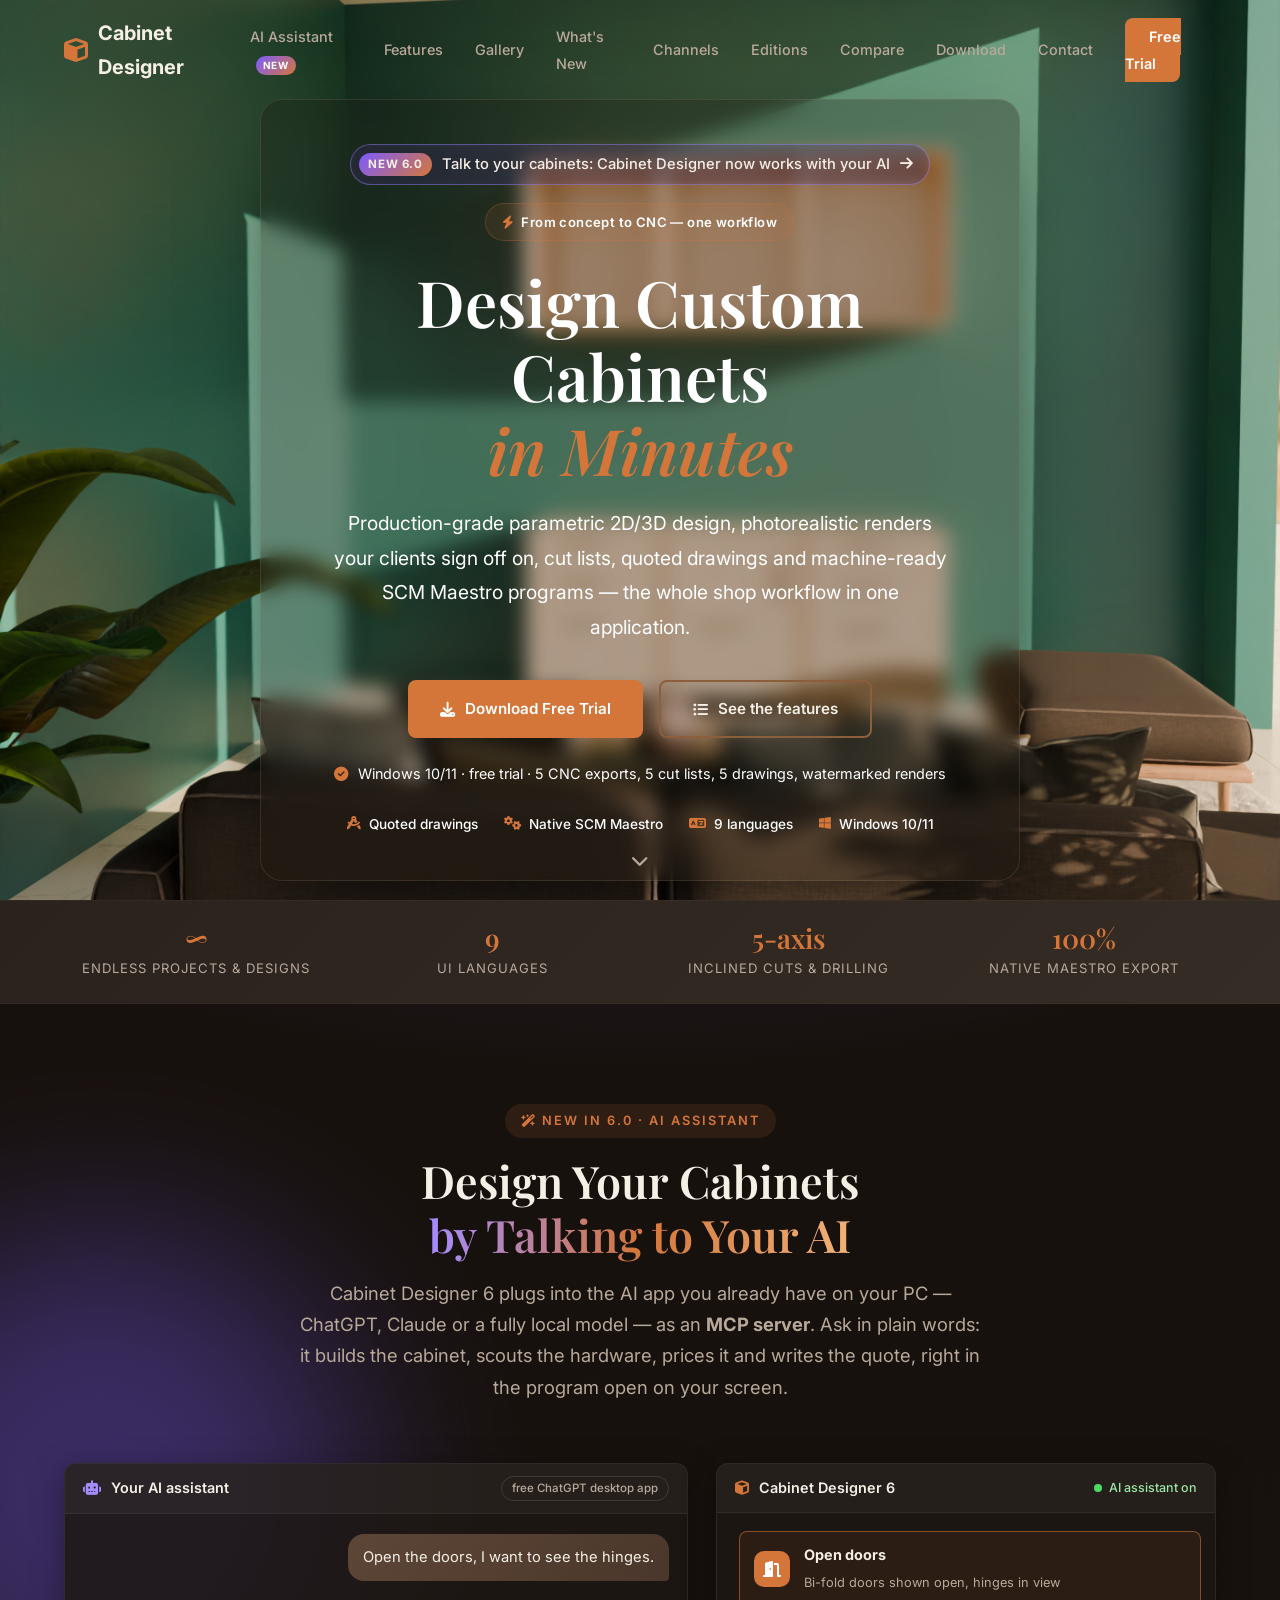
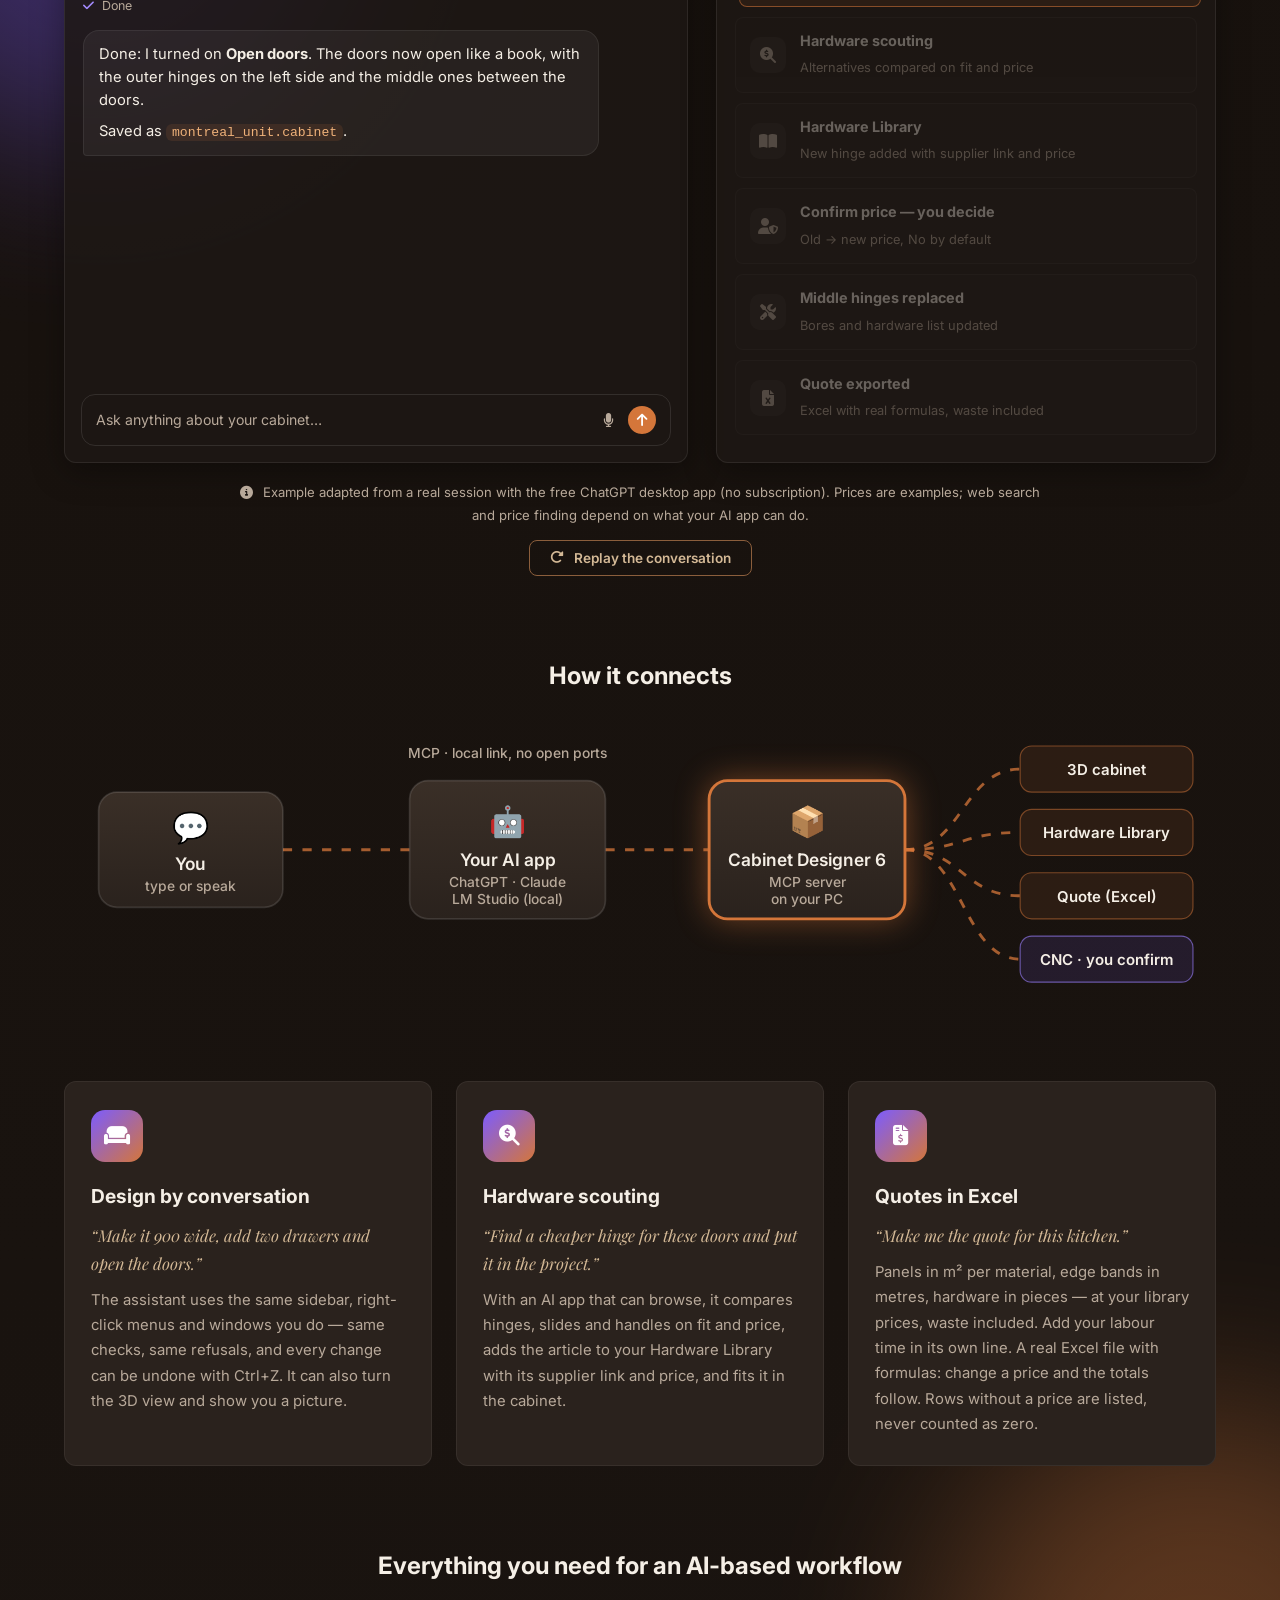
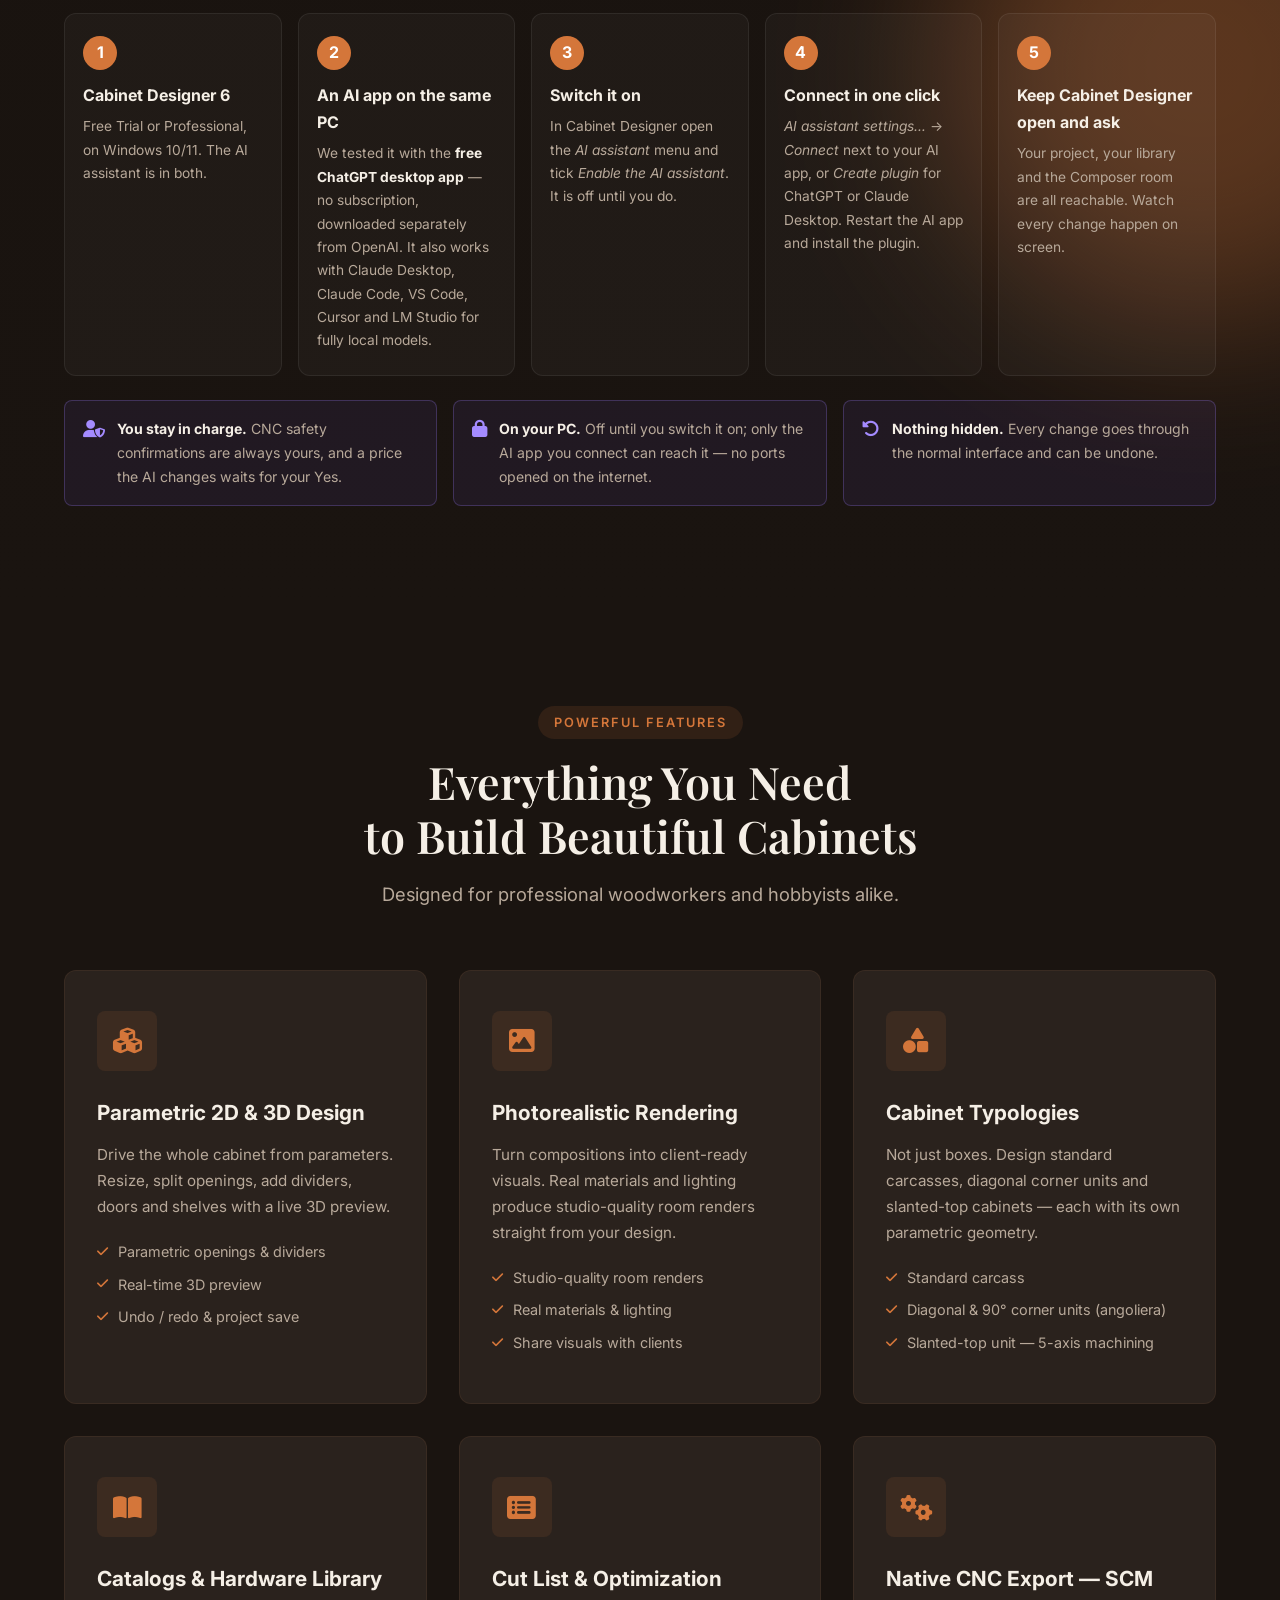
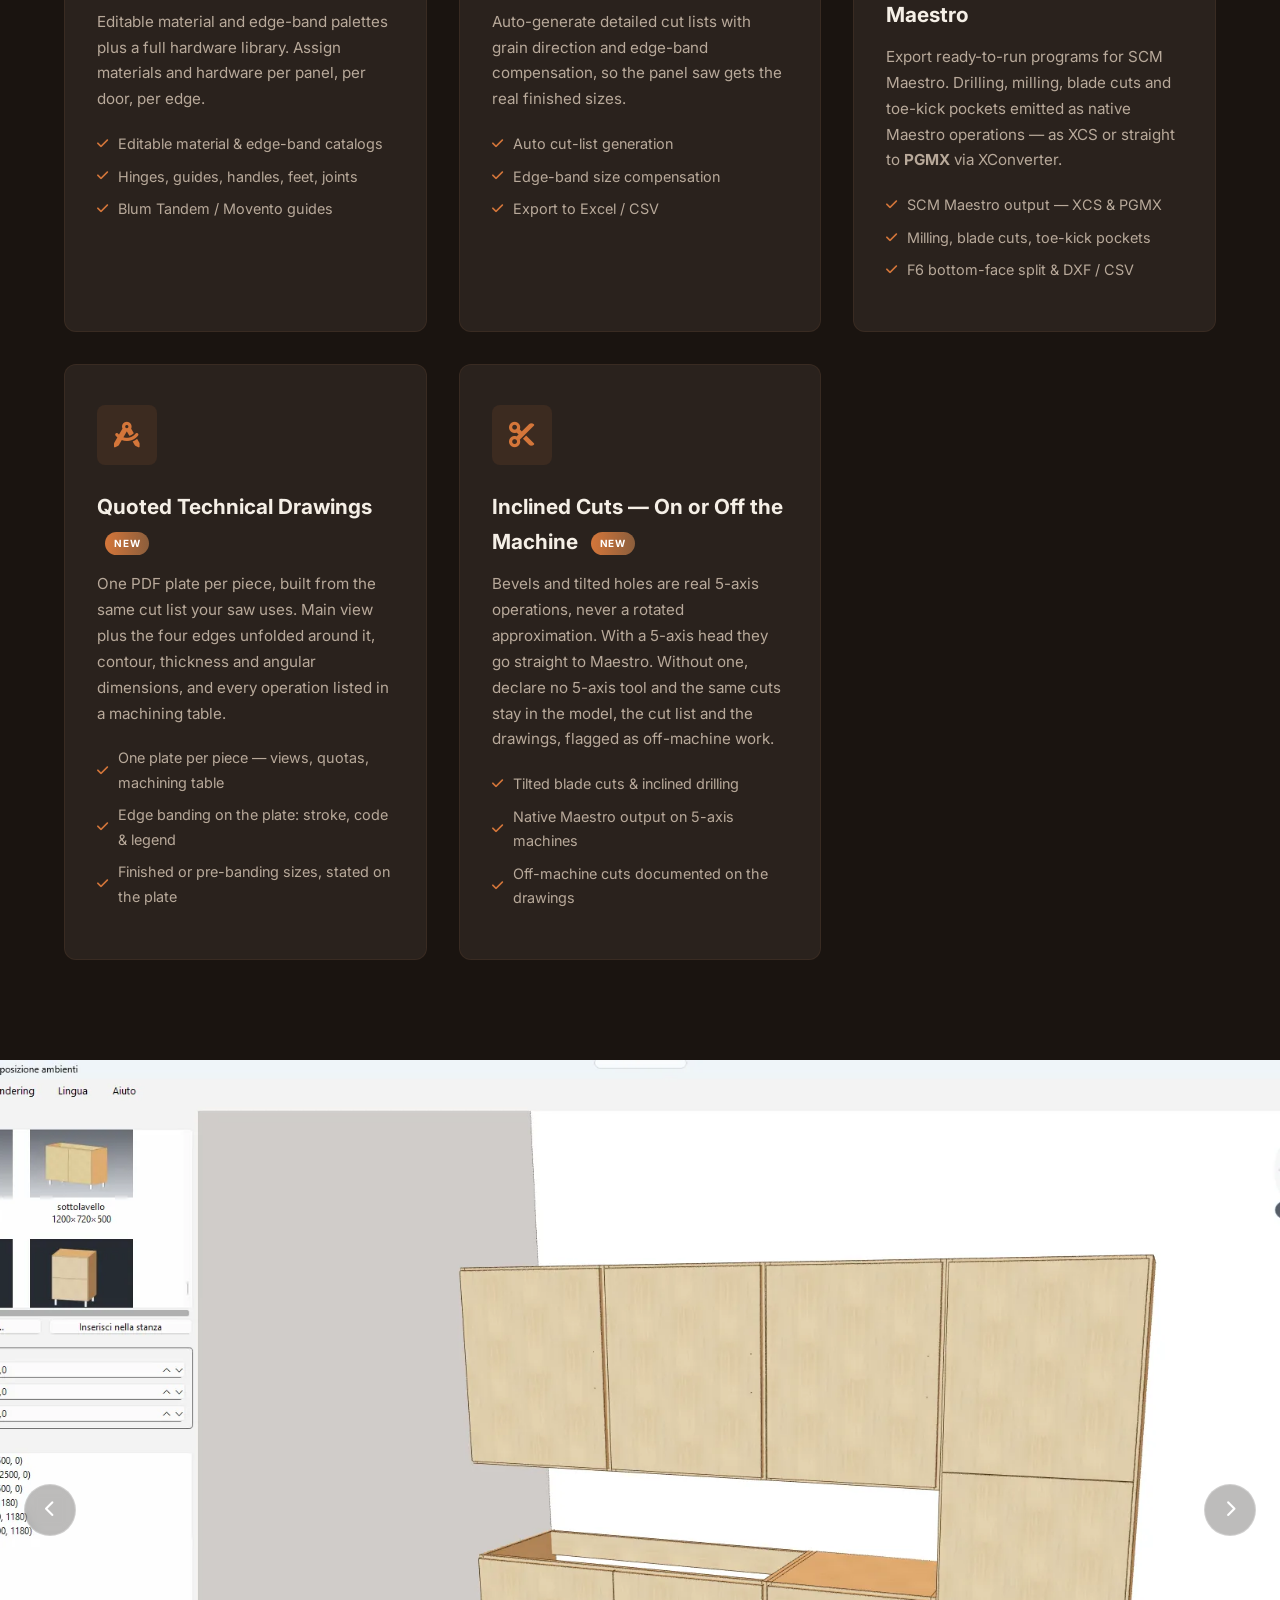
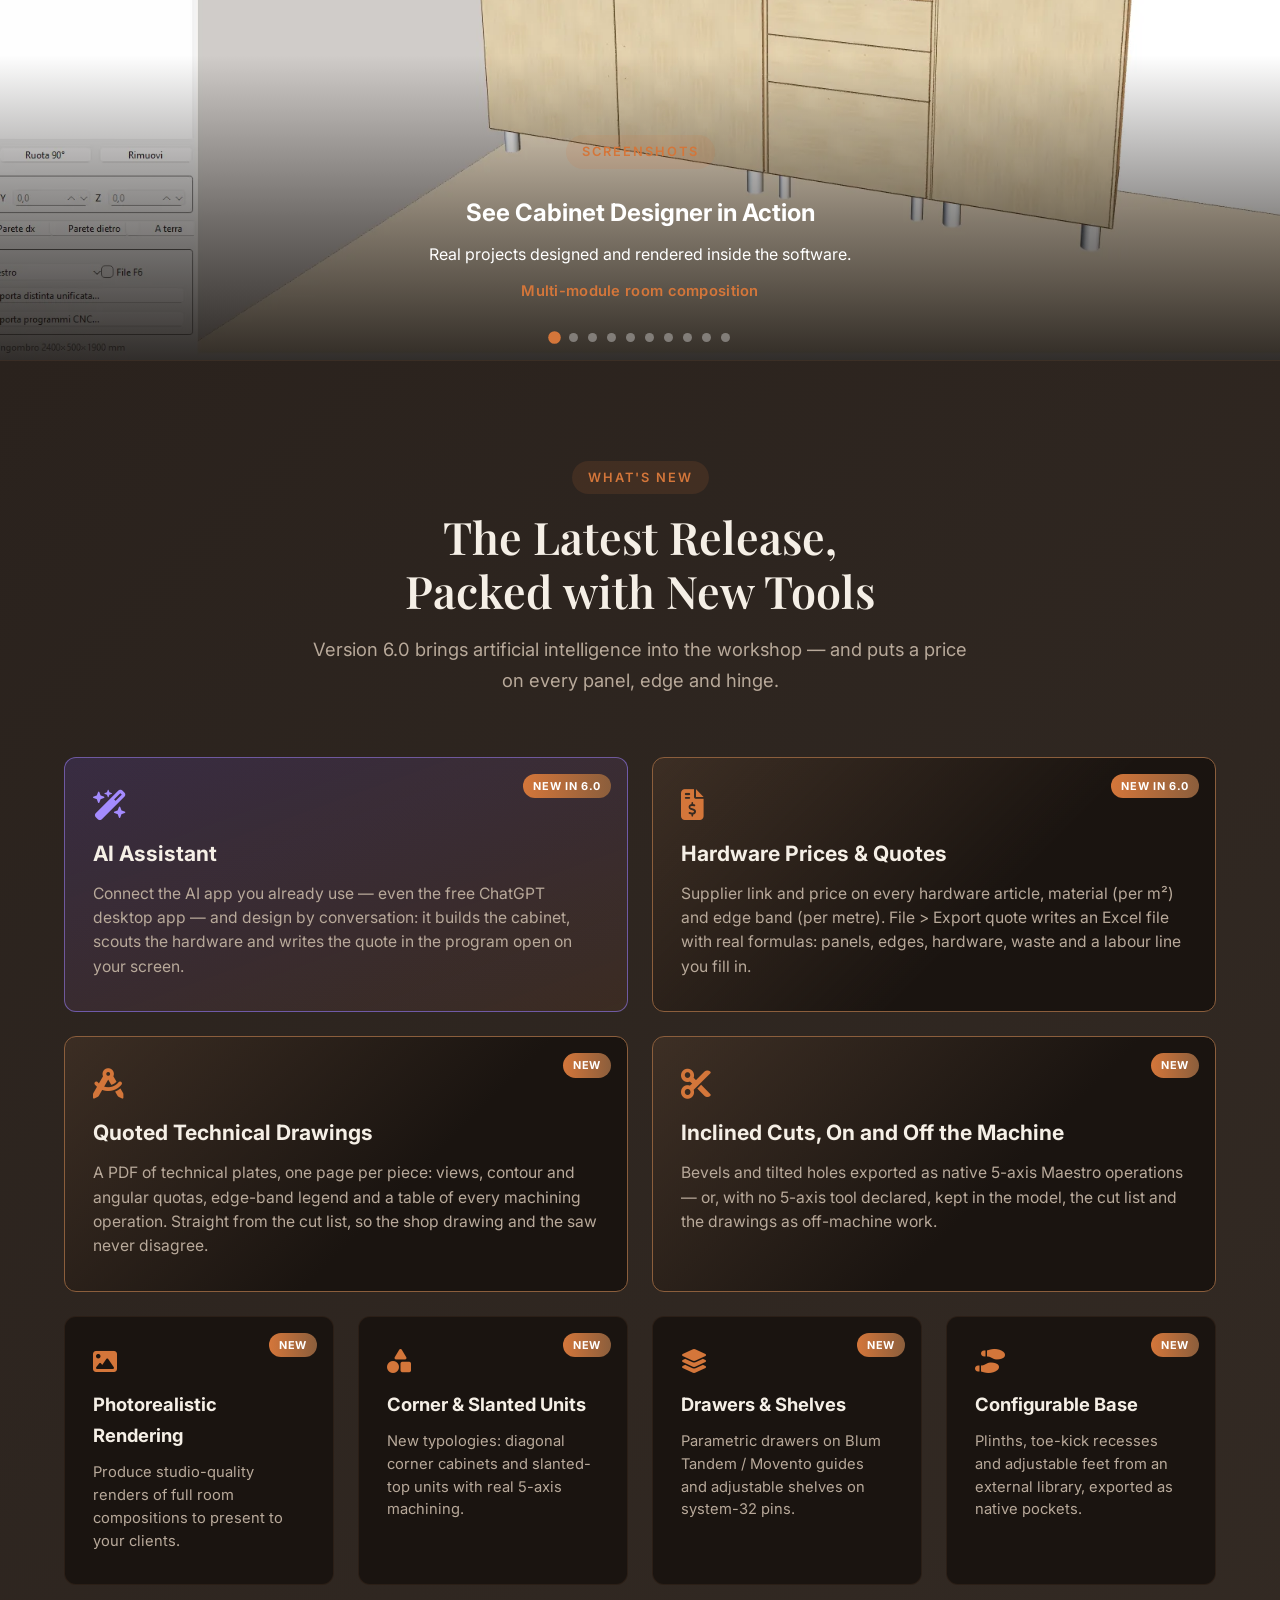
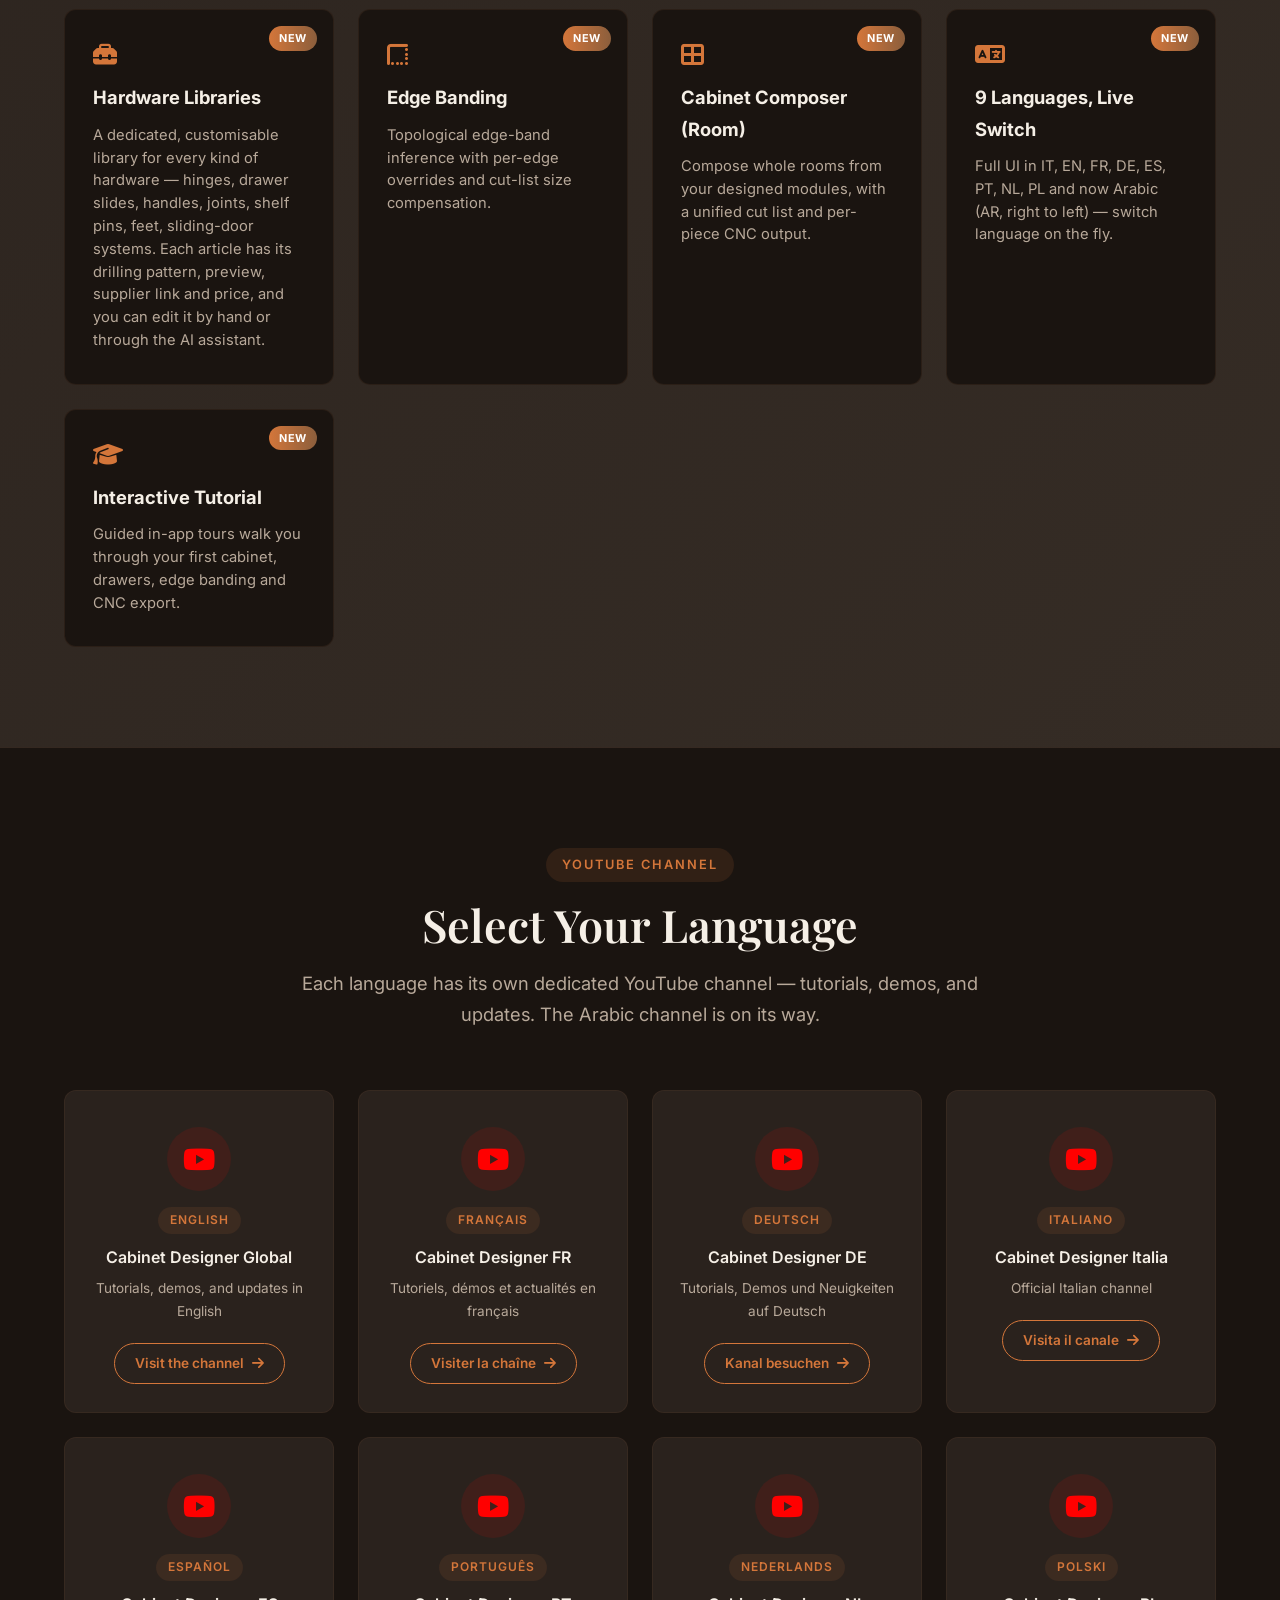
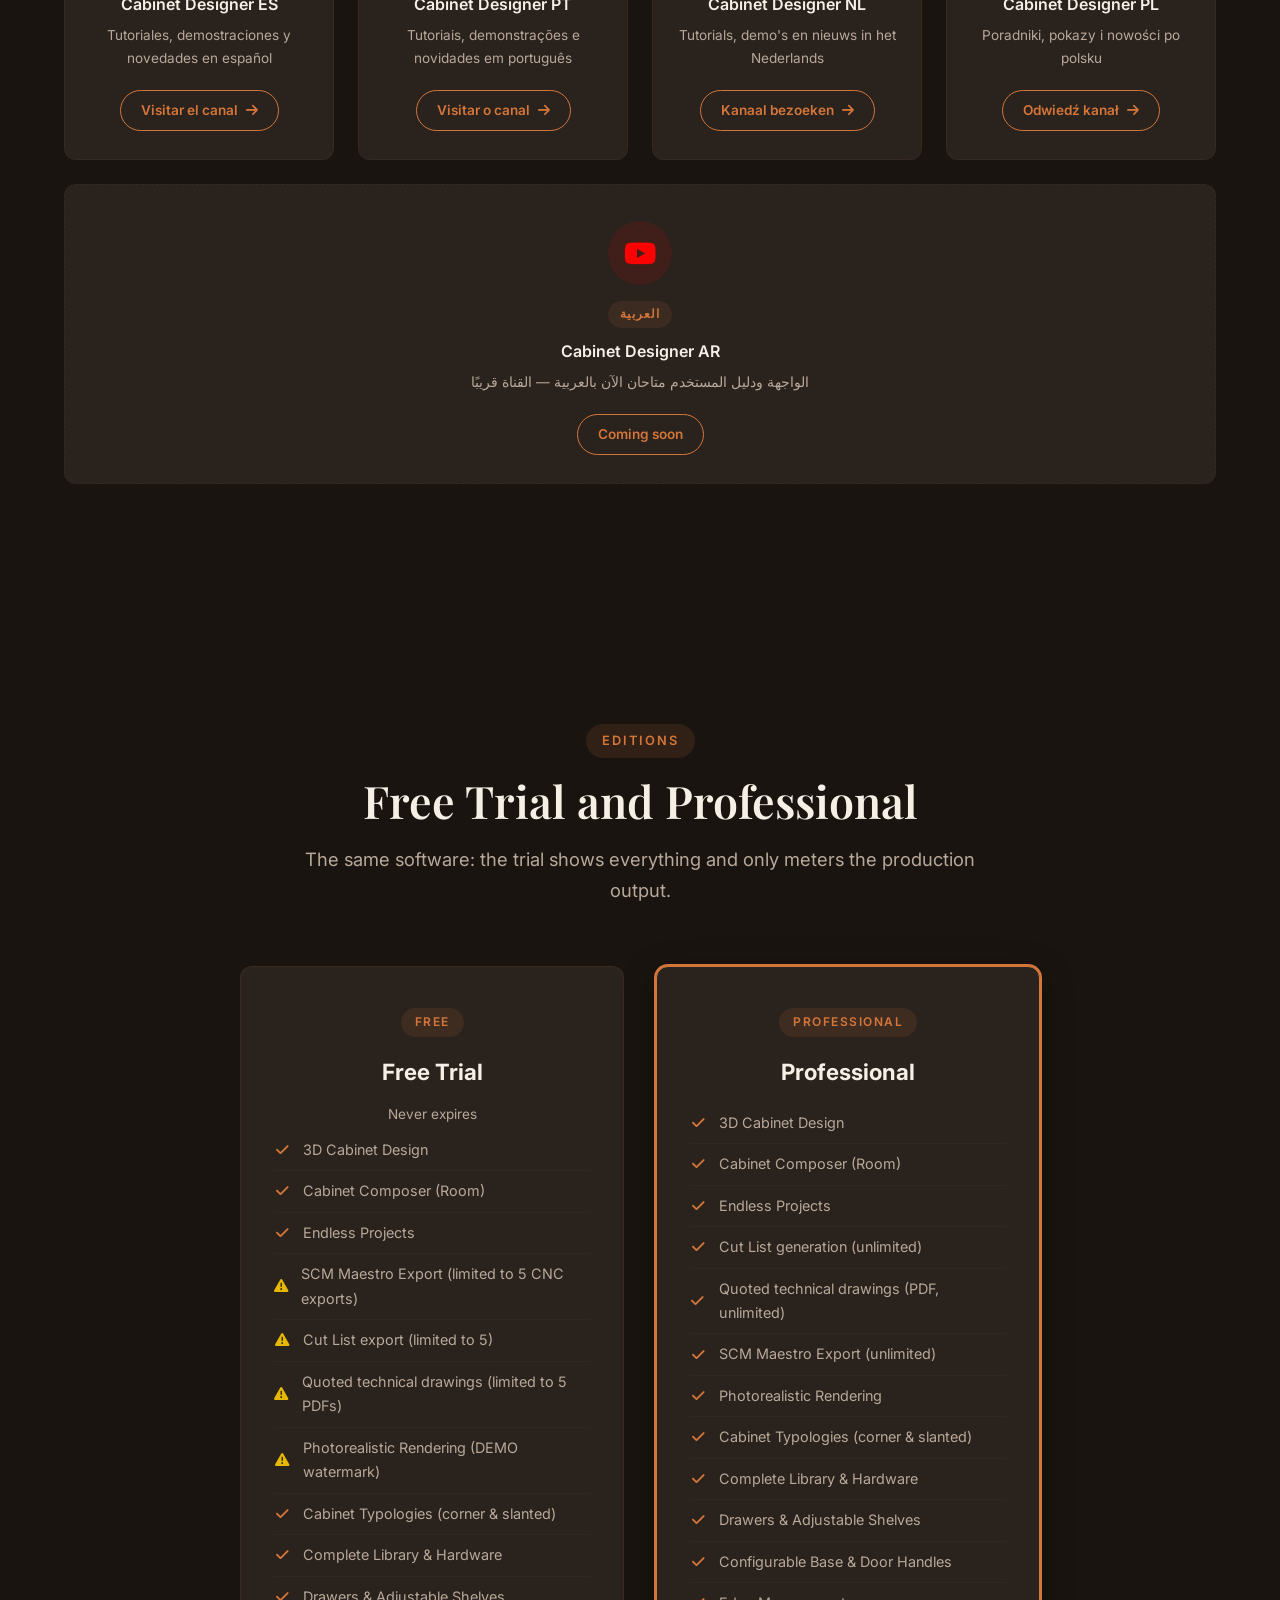
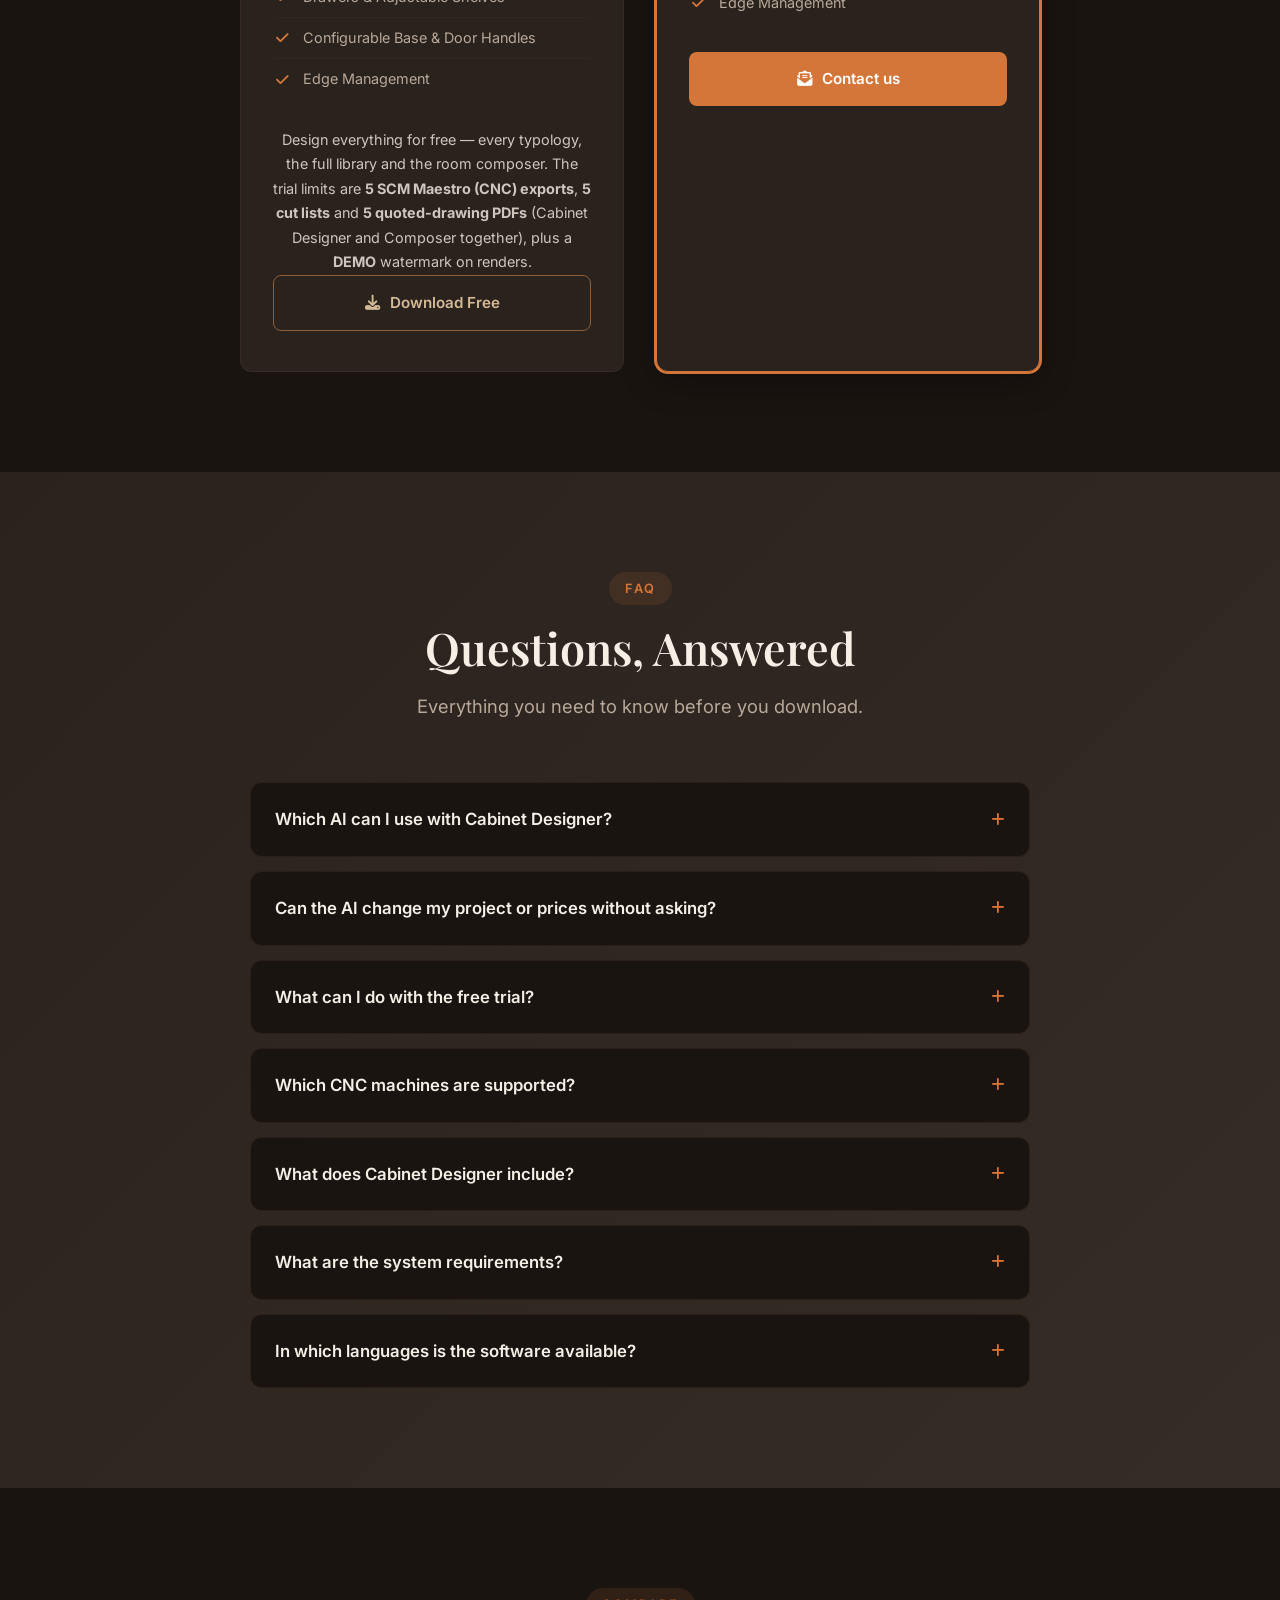
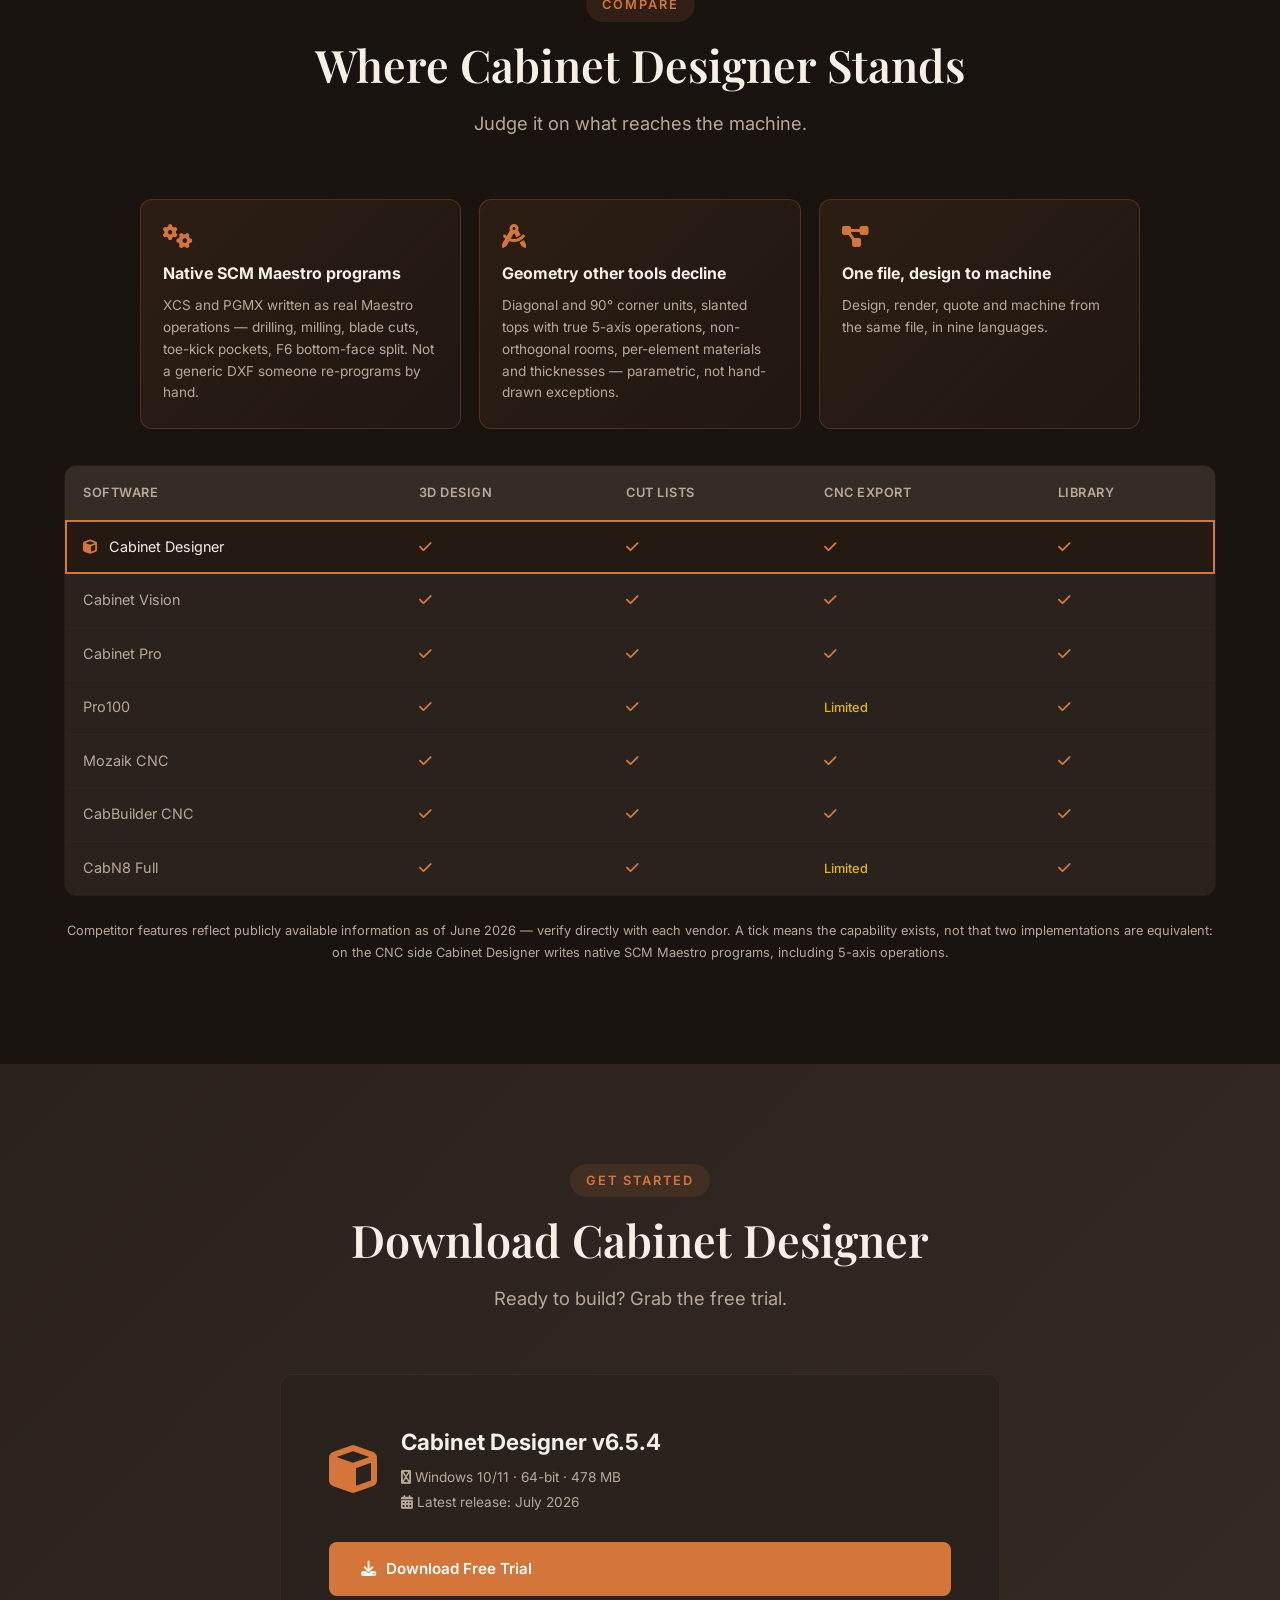
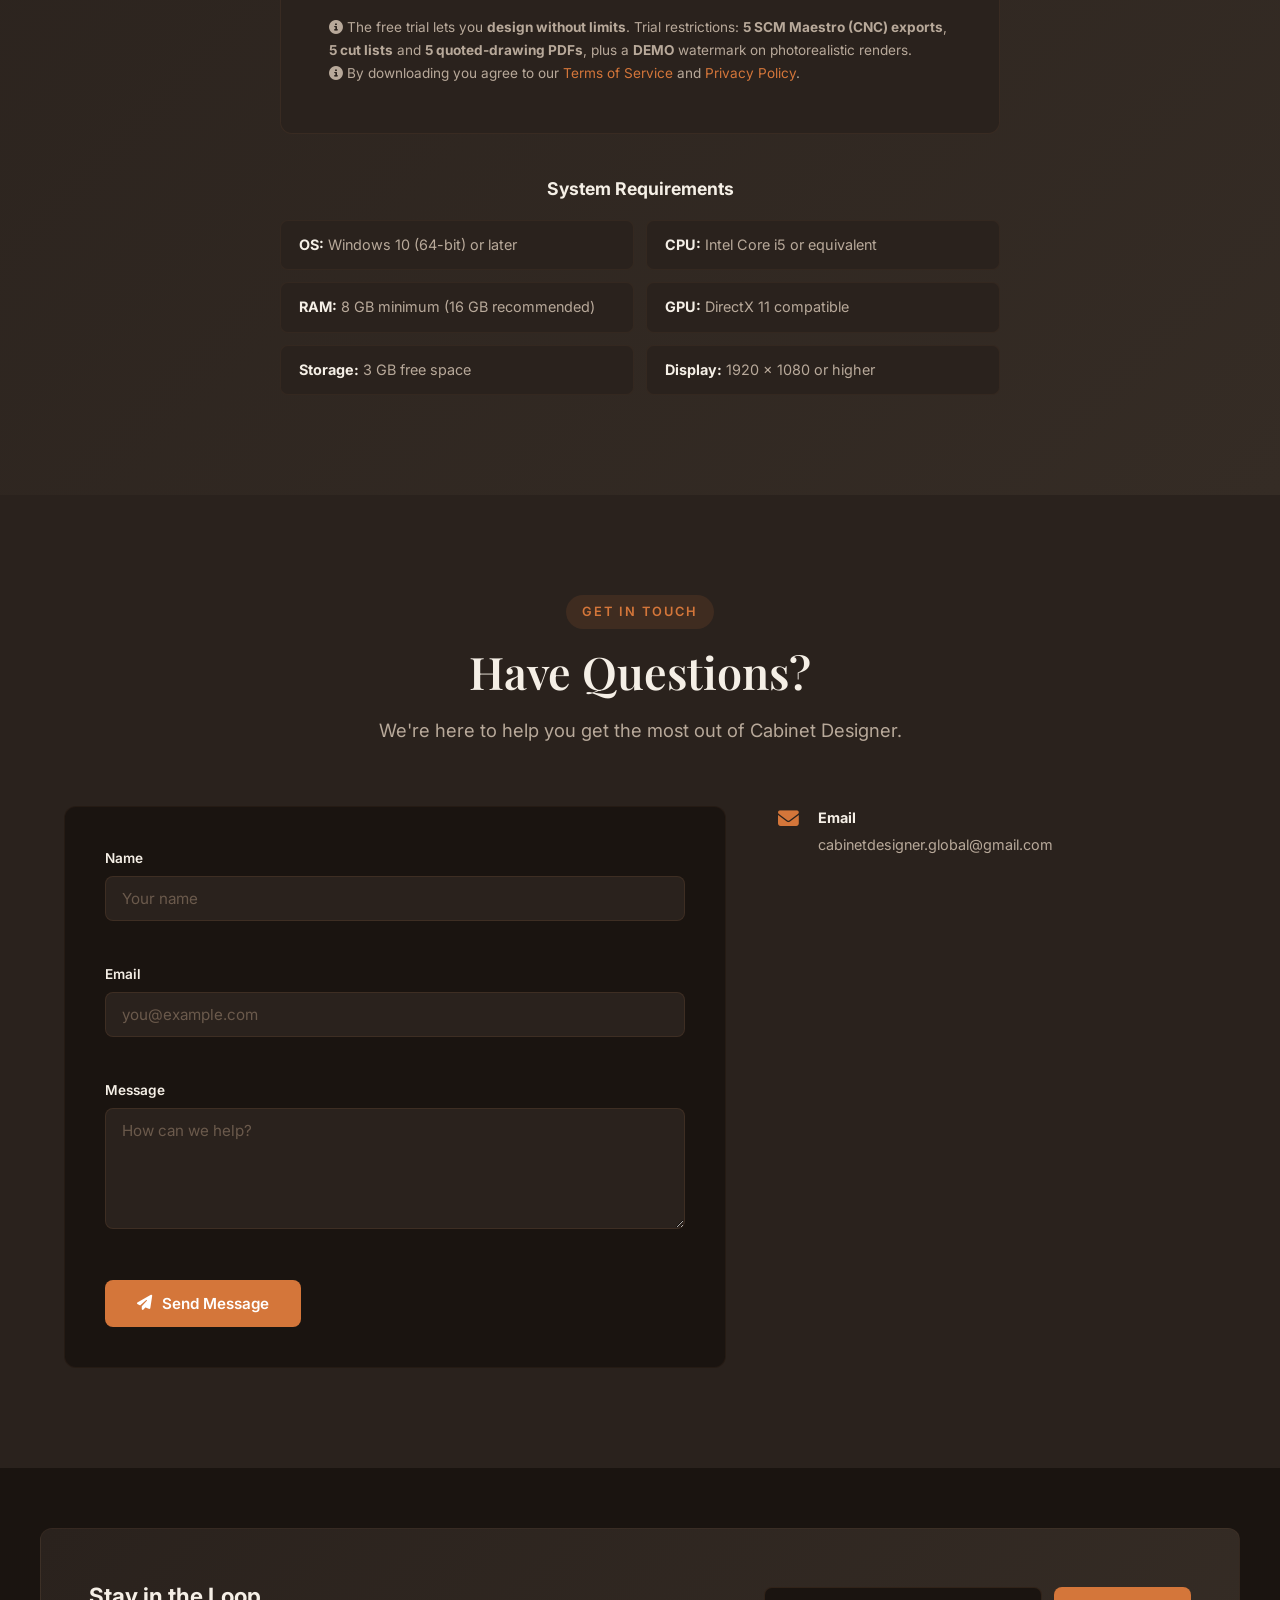
==== index.html @ 78826fc3 "Sito: rilascio 6.5.4 Aggiornato da rilascia_sito.py (latest.json, note, link Full/Demo).  Co-Authore" ====
<!DOCTYPE html>
<html lang="en">
<head>
  <meta charset="UTF-8">
  <meta name="viewport" content="width=device-width, initial-scale=1.0">
  <meta name="description" content="Cabinet Designer — professional parametric cabinet design software, now with an AI assistant (MCP) and quotes. 2D/3D design, photorealistic rendering, corner &amp; slanted typologies, cut lists and native SCM Maestro CNC export.">
  <meta name="keywords" content="cabinet design software, parametric furniture, CNC export, SCM Maestro, cut list, cabinet maker, woodworking software, photorealistic rendering">
  <meta name="author" content="Cabinet Designer">
  <title>Cabinet Designer — Professional Cabinet Design Software</title>

  <link rel="canonical" href="https://cabinetdesigner.uk/">

  <!-- Open Graph -->
  <meta property="og:type" content="website">
  <meta property="og:site_name" content="Cabinet Designer">
  <meta property="og:title" content="Cabinet Designer — Professional Cabinet Design Software">
  <meta property="og:description" content="Parametric 2D/3D cabinet design, photorealistic rendering, corner &amp; slanted units, cut lists and native SCM Maestro CNC export.">
  <meta property="og:url" content="https://cabinetdesigner.uk/">
  <meta property="og:image" content="https://cabinetdesigner.uk/assets/images/hero.png">
  <meta property="og:image:alt" content="Photorealistic room rendering made with Cabinet Designer">
  <meta property="og:locale" content="en_GB">

  <!-- Twitter -->
  <meta name="twitter:card" content="summary_large_image">
  <meta name="twitter:title" content="Cabinet Designer — Professional Cabinet Design Software">
  <meta name="twitter:description" content="Parametric 2D/3D cabinet design, photorealistic rendering, cut lists and native SCM Maestro CNC export.">
  <meta name="twitter:image" content="https://cabinetdesigner.uk/assets/images/hero.png">

  <meta name="theme-color" content="#1a120b">

  <!-- Inline SVG favicon (self-contained, no asset file) -->
  <link rel="icon" href="data:image/svg+xml,%3Csvg xmlns='http://www.w3.org/2000/svg' viewBox='0 0 32 32'%3E%3Crect width='32' height='32' rx='6' fill='%231a120b'/%3E%3Cpath d='M16 5l9 5v12l-9 5-9-5V10z' fill='none' stroke='%23d4763a' stroke-width='2' stroke-linejoin='round'/%3E%3Cpath d='M16 5v22M7 10l9 5 9-5' fill='none' stroke='%23d4763a' stroke-width='2' stroke-linejoin='round'/%3E%3C/svg%3E">

  <link rel="preconnect" href="https://fonts.googleapis.com">
  <link rel="preconnect" href="https://fonts.gstatic.com" crossorigin>
  <link href="https://fonts.googleapis.com/css2?family=Inter:wght@400;500;600;700;800&family=Playfair+Display:ital,wght@0,600;1,500&display=swap" rel="stylesheet">
  <link rel="stylesheet" href="https://cdnjs.cloudflare.com/ajax/libs/font-awesome/6.5.1/css/all.min.css">
  <link rel="stylesheet" href="css/style.css">

  <!-- Structured data: SoftwareApplication -->
  <script type="application/ld+json">
  {
    "@context": "https://schema.org",
    "@type": "SoftwareApplication",
    "name": "Cabinet Designer",
    "applicationCategory": "DesignApplication",
    "operatingSystem": "Windows 10, Windows 11",
    "description": "Professional parametric cabinet design software with 2D/3D design, photorealistic rendering, corner and slanted typologies, cut lists and native SCM Maestro CNC export.",
    "url": "https://cabinetdesigner.uk/"
  }
  </script>

  <!-- Structured data: Organization -->
  <script type="application/ld+json">
  {
    "@context": "https://schema.org",
    "@type": "Organization",
    "name": "Cabinet Designer",
    "url": "https://cabinetdesigner.uk/",
    "logo": "https://cabinetdesigner.uk/assets/images/hero.png",
    "email": "cabinetdesigner.global@gmail.com",
    "sameAs": [
      "https://www.youtube.com/@CabinetDesignerGlobal",
      "https://www.youtube.com/@CabinetDesignerItalia"
    ]
  }
  </script>

  <!-- Structured data: FAQPage — answers must stay identical to the visible
       FAQ section below, or Google drops the rich result. -->
  <script type="application/ld+json">
  {
    "@context": "https://schema.org",
    "@type": "FAQPage",
    "mainEntity": [
      {
        "@type": "Question",
        "name": "Which AI can I use with Cabinet Designer?",
        "acceptedAnswer": {
          "@type": "Answer",
          "text": "Any AI app that speaks MCP and runs on the same PC. We tested it with the free ChatGPT desktop app (no subscription; download it separately from OpenAI); it also works with Claude Desktop, Claude Code, VS Code, Cursor and LM Studio for fully local models. In Cabinet Designer open the AI assistant menu, tick Enable the AI assistant, then use AI assistant settings to connect your app in one click or create its plugin."
        }
      },
      {
        "@type": "Question",
        "name": "Can the AI change my project or prices without asking?",
        "acceptedAnswer": {
          "@type": "Answer",
          "text": "It works through the normal interface, so every change shows on screen and can be undone. CNC safety confirmations are always yours, and when the AI changes a price the program asks you to confirm it, with No as the default. The assistant is off until you switch it on, and only the AI app you connect can reach it."
        }
      },
      {
        "@type": "Question",
        "name": "What can I do with the free trial?",
        "acceptedAnswer": {
          "@type": "Answer",
          "text": "Design without limits — every typology, the full hardware library, drawers, shelves, edge management and the room composer. The trial shows everything the Professional version does and only meters the production output: 5 SCM Maestro (CNC) exports, 5 cut lists and 5 quoted-drawing PDFs (Cabinet Designer and the Composer together), plus a DEMO watermark on photorealistic renders. In the Professional version they are unlimited."
        }
      },
      {
        "@type": "Question",
        "name": "Which CNC machines are supported?",
        "acceptedAnswer": {
          "@type": "Answer",
          "text": "Native SCM Maestro export in XCS or PGMX (PGMX generated via XConverter): drilling, milling, blade cuts and toe-kick pockets are emitted as real Maestro operations, including the F6 bottom-face split. Neutral DXF and CSV are also produced for other saws and workflows."
        }
      },
      {
        "@type": "Question",
        "name": "What does Cabinet Designer include?",
        "acceptedAnswer": {
          "@type": "Answer",
          "text": "A complete design-to-machine chain, not a drawing tool: parametric carcasses, corner and slanted-top typologies, the hardware and material libraries, edge-banding technology with blank compensation, cut lists, quoted PDF drawings, photorealistic rendering and native SCM Maestro programs (XCS/PGMX) — including 5-axis operations and the F6 bottom-face split. It covers both Cabinet Designer and the room Composer, in nine languages."
        }
      },
      {
        "@type": "Question",
        "name": "What are the system requirements?",
        "acceptedAnswer": {
          "@type": "Answer",
          "text": "Windows 10/11 (64-bit), an Intel Core i5 or equivalent, 8 GB RAM (16 GB recommended), a DirectX 11 GPU and 3 GB of free space. See the full list in the Download section."
        }
      },
      {
        "@type": "Question",
        "name": "In which languages is the software available?",
        "acceptedAnswer": {
          "@type": "Answer",
          "text": "Nine, switchable live inside the app: Italian, English, French, German, Spanish, Portuguese, Dutch, Polish and Arabic — with Arabic both apps are laid out from right to left, user manual included. Every language except Arabic also has its own dedicated YouTube channel; the Arabic one is coming."
        }
      }
    ]
  }
  </script>

</head>
<body>


  <!-- ===== SCROLL PROGRESS BAR ===== -->
  <div class="scroll-progress" id="scrollProgress"></div>

  <!-- ===== NAVBAR ===== -->
  <nav class="navbar" id="navbar">
    <div class="container nav-container">
      <a href="#hero" class="nav-logo">
        <i class="fas fa-cube"></i>
        <span>Cabinet Designer</span>
      </a>
      <button class="nav-toggle" id="navToggle" aria-label="Toggle navigation">
        <i class="fas fa-bars"></i>
      </button>
      <ul class="nav-links" id="navLinks">
        <li><a href="#ai-assistant" class="nav-link">AI Assistant<span class="nav-new">NEW</span></a></li>
        <li><a href="#features" class="nav-link">Features</a></li>
        <li><a href="#gallery" class="nav-link">Gallery</a></li>
        <li><a href="#whats-new" class="nav-link">What's New</a></li>
        <li><a href="#videos" class="nav-link">Channels</a></li>
        <li><a href="#editions" class="nav-link">Editions</a></li>
        <li><a href="#comparison" class="nav-link">Compare</a></li>
        <li><a href="#download" class="nav-link">Download</a></li>
        <li><a href="#contact" class="nav-link">Contact</a></li>
        <li><a href="#download" class="nav-link nav-cta">Free Trial</a></li>
      </ul>
    </div>
  </nav>

  <!-- ===== HERO ===== -->
  <section class="hero" id="hero">
    <div class="hero-overlay"></div>
    <div class="hero-orbs" aria-hidden="true">
      <span class="orb orb-1"></span>
      <span class="orb orb-2"></span>
      <span class="orb orb-3"></span>
    </div>
    <div class="container hero-content">
      <a href="#ai-assistant" class="hero-ai-pill"><span class="pill-tag">NEW 6.0</span> Talk to your cabinets: Cabinet Designer now works with your AI <i class="fas fa-arrow-right"></i></a><br>
      <span class="hero-eyebrow"><i class="fas fa-bolt"></i> From concept to CNC — one workflow</span>
      <h1 class="hero-title">Design Custom Cabinets<br><span class="hero-accent">in Minutes</span></h1>
      <p class="hero-subtitle">
        Production-grade parametric 2D/3D design, photorealistic renders your clients sign off on,
        cut lists, quoted drawings and machine-ready SCM Maestro programs — the whole shop workflow
        in one application.
      </p>
      <div class="hero-actions">
        <a href="https://github.com/Novermax/cabinet_designer/releases/download/Demo/CabinetDesigner-Setup-Demo-6.5.4.exe" class="btn btn-primary"><i class="fas fa-download"></i> Download Free Trial</a>
        <a href="#features" class="btn btn-secondary"><i class="fas fa-list-ul"></i> See the features</a>
      </div>
      <div class="hero-badge">
        <i class="fas fa-check-circle"></i> Windows 10/11 &middot; free trial &middot; 5 CNC exports, 5 cut lists, 5 drawings, watermarked renders
      </div>

      <ul class="hero-trust" aria-label="Key highlights">
        <li><i class="fas fa-drafting-compass"></i> Quoted drawings</li>
        <li><i class="fas fa-cogs"></i> Native SCM Maestro</li>
        <li><i class="fas fa-language"></i> 9 languages</li>
        <li><i class="fab fa-windows"></i> Windows 10/11</li>
      </ul>

      <div class="hero-showcase">
        <div class="showcase-window">
          <div class="showcase-bar">
            <span class="showcase-title"><i class="fas fa-cube"></i> Cabinet Designer</span>
            <span class="win-controls" aria-hidden="true"><span class="wc-min"></span><span class="wc-max"></span><span class="wc-close"></span></span>
          </div>
          <img src="assets/images/hero.png" alt="Photorealistic room rendering made with Cabinet Designer" width="1407" height="1000" fetchpriority="high" decoding="async">
        </div>
        <div class="showcase-chip chip-1"><i class="fas fa-image"></i> Photorealistic render</div>
        <div class="showcase-chip chip-2"><i class="fas fa-list-alt"></i> Auto cut list</div>
        <div class="showcase-chip chip-3"><i class="fas fa-cogs"></i> Ready-to-run CNC</div>
      </div>
    </div>
    <a href="#features" class="hero-scroll" aria-label="Scroll to features"><i class="fas fa-chevron-down"></i></a>
  </section>

  <!-- ===== STATS ===== -->
  <section class="stats" id="stats">
    <div class="container stats-grid">
      <div class="stat-item fade-section">
        <span class="stat-number stat-static">&infin;</span>
        <span class="stat-label">Endless projects &amp; designs</span>
      </div>
      <div class="stat-item fade-section">
        <span class="stat-number" data-count="9" data-suffix="">0</span>
        <span class="stat-label">UI languages</span>
      </div>
      <div class="stat-item fade-section">
        <span class="stat-number stat-static">5-axis</span>
        <span class="stat-label">Inclined cuts &amp; drilling</span>
      </div>
      <div class="stat-item fade-section">
        <span class="stat-number" data-count="100" data-suffix="%">0</span>
        <span class="stat-label">Native Maestro export</span>
      </div>
    </div>
  </section>

  <!-- ===== AI ASSISTANT (new in 6.0) ===== -->
  <section class="section ai-assistant" id="ai-assistant">
    <div class="ai-bg" aria-hidden="true"><span class="ai-glow ai-glow-1"></span><span class="ai-glow ai-glow-2"></span></div>
    <div class="container">
      <div class="section-header fade-section">
        <span class="section-label"><i class="fas fa-wand-magic-sparkles"></i> New in 6.0 &middot; AI Assistant</span>
        <h2>Design Your Cabinets<br><span class="ai-accent">by Talking to Your AI</span></h2>
        <p>Cabinet Designer 6 plugs into the AI app you already have on your PC &mdash; ChatGPT, Claude or a fully local model &mdash; as an <strong>MCP server</strong>. Ask in plain words: it builds the cabinet, scouts the hardware, prices it and writes the quote, right in the program open on your screen.</p>
      </div>

      <!-- Live demo: chat + what happens in Cabinet Designer -->
      <div class="ai-demo fade-section" id="aiDemo">
        <div class="ai-chat">
          <div class="ai-chat-bar">
            <span class="ai-chat-title"><i class="fas fa-robot"></i> Your AI assistant</span>
            <span class="ai-chat-tag">free ChatGPT desktop app</span>
          </div>
          <div class="ai-chat-body" id="aiChatBody" aria-live="polite"></div>
          <div class="ai-chat-input" aria-hidden="true">
            <span class="ai-chat-placeholder">Ask anything about your cabinet&hellip;</span>
            <i class="fas fa-microphone"></i><i class="fas fa-arrow-up ai-send"></i>
          </div>
        </div>

        <div class="ai-app">
          <div class="ai-app-bar">
            <span><i class="fas fa-cube"></i> Cabinet Designer 6</span>
            <span class="ai-live"><span class="ai-live-dot"></span> AI assistant on</span>
          </div>
          <ol class="ai-steps" id="aiSteps">
            <li data-step="1"><i class="fas fa-door-open"></i><div><strong>Open doors</strong><span>Bi-fold doors shown open, hinges in view</span></div></li>
            <li data-step="2"><i class="fas fa-magnifying-glass-dollar"></i><div><strong>Hardware scouting</strong><span>Alternatives compared on fit and price</span></div></li>
            <li data-step="3"><i class="fas fa-book-open"></i><div><strong>Hardware Library</strong><span>New hinge added with supplier link and price</span></div></li>
            <li data-step="4" class="ai-step-human"><i class="fas fa-user-shield"></i><div><strong>Confirm price &mdash; you decide</strong><span>Old &rarr; new price, No by default</span></div></li>
            <li data-step="5"><i class="fas fa-screwdriver-wrench"></i><div><strong>Middle hinges replaced</strong><span>Bores and hardware list updated</span></div></li>
            <li data-step="6"><i class="fas fa-file-excel"></i><div><strong>Quote exported</strong><span>Excel with real formulas, waste included</span></div></li>
          </ol>
          <div class="ai-confirm" id="aiConfirm" aria-hidden="true">
            <div class="ai-confirm-title"><i class="fas fa-triangle-exclamation"></i> Confirm price</div>
            <p>The AI assistant wants to change these prices:<br><b>&bull; Hettich 46787: no price &rarr; 10,00 &euro;</b></p>
            <div class="ai-confirm-btns"><span class="ai-btn-yes">Yes</span><span class="ai-btn-no">No</span></div>
          </div>
        </div>
      </div>
      <p class="ai-disclaimer fade-section"><i class="fas fa-circle-info"></i> Example adapted from a real session with the free ChatGPT desktop app (no subscription). Prices are examples; web search and price finding depend on what your AI app can do.</p>
      <div class="ai-replay-wrap"><button class="btn btn-outline ai-replay" id="aiReplay" type="button"><i class="fas fa-rotate-right"></i> Replay the conversation</button></div>

      <!-- How it connects -->
      <div class="ai-flow fade-section">
        <h3 class="ai-sub">How it connects</h3>
        <svg class="ai-flow-svg" viewBox="0 0 1000 250" role="img" aria-label="You talk to your AI app, which drives Cabinet Designer on your PC through MCP; Cabinet Designer produces the cabinet, the hardware library entries, the quote and the CNC programs.">
          <defs>
            <linearGradient id="aiNode" x1="0" y1="0" x2="0" y2="1"><stop offset="0" stop-color="#3a2f27"/><stop offset="1" stop-color="#2a221d"/></linearGradient>
          </defs>
          <path class="ai-wire" d="M190 110 H300"/>
          <path class="ai-wire" d="M470 110 H560"/>
          <path class="ai-wire" d="M730 110 C780 110 780 40 830 40"/>
          <path class="ai-wire" d="M730 110 C780 110 780 95 830 95"/>
          <path class="ai-wire" d="M730 110 C780 110 780 150 830 150"/>
          <path class="ai-wire" d="M730 110 C780 110 780 205 830 205"/>
          <g class="ai-node"><rect x="30" y="60" width="160" height="100" rx="16"/><text x="110" y="100" class="ai-n-icon">&#128172;</text><text x="110" y="128">You</text><text x="110" y="146" class="ai-n-small">type or speak</text></g>
          <g class="ai-node"><rect x="300" y="50" width="170" height="120" rx="16"/><text x="385" y="95" class="ai-n-icon">&#129302;</text><text x="385" y="124">Your AI app</text><text x="385" y="142" class="ai-n-small">ChatGPT &middot; Claude</text><text x="385" y="157" class="ai-n-small">LM Studio (local)</text></g>
          <g class="ai-node ai-node-hot"><rect x="560" y="50" width="170" height="120" rx="16"/><text x="645" y="95" class="ai-n-icon">&#128230;</text><text x="645" y="124">Cabinet Designer 6</text><text x="645" y="142" class="ai-n-small">MCP server</text><text x="645" y="157" class="ai-n-small">on your PC</text></g>
          <text x="385" y="30" class="ai-n-small ai-n-label">MCP &middot; local link, no open ports</text>
          <g class="ai-out"><rect x="830" y="20" width="150" height="40" rx="10"/><text x="905" y="45">3D cabinet</text></g>
          <g class="ai-out"><rect x="830" y="75" width="150" height="40" rx="10"/><text x="905" y="100">Hardware Library</text></g>
          <g class="ai-out"><rect x="830" y="130" width="150" height="40" rx="10"/><text x="905" y="155">Quote (Excel)</text></g>
          <g class="ai-out ai-out-safe"><rect x="830" y="185" width="150" height="40" rx="10"/><text x="905" y="210">CNC &middot; you confirm</text></g>
        </svg>
      </div>

      <!-- Three things it does -->
      <div class="ai-uses">
        <div class="ai-use fade-section">
          <div class="ai-use-icon"><i class="fas fa-couch"></i></div>
          <h3>Design by conversation</h3>
          <p class="ai-quote">&ldquo;Make it 900 wide, add two drawers and open the doors.&rdquo;</p>
          <p>The assistant uses the same sidebar, right-click menus and windows you do &mdash; same checks, same refusals, and every change can be undone with Ctrl+Z. It can also turn the 3D view and show you a picture.</p>
        </div>
        <div class="ai-use fade-section">
          <div class="ai-use-icon"><i class="fas fa-magnifying-glass-dollar"></i></div>
          <h3>Hardware scouting</h3>
          <p class="ai-quote">&ldquo;Find a cheaper hinge for these doors and put it in the project.&rdquo;</p>
          <p>With an AI app that can browse, it compares hinges, slides and handles on fit and price, adds the article to your Hardware Library with its supplier link and price, and fits it in the cabinet.</p>
        </div>
        <div class="ai-use fade-section">
          <div class="ai-use-icon"><i class="fas fa-file-invoice-dollar"></i></div>
          <h3>Quotes in Excel</h3>
          <p class="ai-quote">&ldquo;Make me the quote for this kitchen.&rdquo;</p>
          <p>Panels in m&sup2; per material, edge bands in metres, hardware in pieces &mdash; at your library prices, waste included. Add your labour time in its own line. A real Excel file with formulas: change a price and the totals follow. Rows without a price are listed, never counted as zero.</p>
        </div>
      </div>

      <!-- What you need -->
      <div class="ai-setup fade-section">
        <h3 class="ai-sub">Everything you need for an AI-based workflow</h3>
        <ol class="ai-setup-steps">
          <li><span class="ai-num">1</span><div><strong>Cabinet Designer 6</strong><p>Free Trial or Professional, on Windows 10/11. The AI assistant is in both.</p></div></li>
          <li><span class="ai-num">2</span><div><strong>An AI app on the same PC</strong><p>We tested it with the <strong>free ChatGPT desktop app</strong> &mdash; no subscription, downloaded separately from OpenAI. It also works with Claude Desktop, Claude Code, VS Code, Cursor and LM Studio for fully local models.</p></div></li>
          <li><span class="ai-num">3</span><div><strong>Switch it on</strong><p>In Cabinet Designer open the <em>AI assistant</em> menu and tick <em>Enable the AI assistant</em>. It is off until you do.</p></div></li>
          <li><span class="ai-num">4</span><div><strong>Connect in one click</strong><p><em>AI assistant settings&hellip;</em> &rarr; <em>Connect</em> next to your AI app, or <em>Create plugin</em> for ChatGPT or Claude Desktop. Restart the AI app and install the plugin.</p></div></li>
          <li><span class="ai-num">5</span><div><strong>Keep Cabinet Designer open and ask</strong><p>Your project, your library and the Composer room are all reachable. Watch every change happen on screen.</p></div></li>
        </ol>
        <div class="ai-safe">
          <div><i class="fas fa-user-shield"></i><span><strong>You stay in charge.</strong> CNC safety confirmations are always yours, and a price the AI changes waits for your Yes.</span></div>
          <div><i class="fas fa-lock"></i><span><strong>On your PC.</strong> Off until you switch it on; only the AI app you connect can reach it &mdash; no ports opened on the internet.</span></div>
          <div><i class="fas fa-rotate-left"></i><span><strong>Nothing hidden.</strong> Every change goes through the normal interface and can be undone.</span></div>
        </div>
      </div>
    </div>
  </section>

  <!-- ===== FEATURES ===== -->
  <section class="section features" id="features">
    <div class="container">
      <div class="section-header fade-section">
        <span class="section-label">Powerful Features</span>
        <h2>Everything You Need<br>to Build Beautiful Cabinets</h2>
        <p>Designed for professional woodworkers and hobbyists alike.</p>
      </div>
      <div class="features-grid">
        <div class="feature-card fade-section">
          <div class="feature-icon">
            <i class="fas fa-cubes"></i>
          </div>
          <h3>Parametric 2D &amp; 3D Design</h3>
          <p>Drive the whole cabinet from parameters. Resize, split openings, add dividers, doors and shelves with a live 3D preview.</p>
          <ul class="feature-list">
            <li><i class="fas fa-check"></i> Parametric openings &amp; dividers</li>
            <li><i class="fas fa-check"></i> Real-time 3D preview</li>
            <li><i class="fas fa-check"></i> Undo / redo &amp; project save</li>
          </ul>
        </div>
        <div class="feature-card fade-section">
          <div class="feature-icon">
            <i class="fas fa-image"></i>
          </div>
          <h3>Photorealistic Rendering</h3>
          <p>Turn compositions into client-ready visuals. Real materials and lighting produce studio-quality room renders straight from your design.</p>
          <ul class="feature-list">
            <li><i class="fas fa-check"></i> Studio-quality room renders</li>
            <li><i class="fas fa-check"></i> Real materials &amp; lighting</li>
            <li><i class="fas fa-check"></i> Share visuals with clients</li>
          </ul>
        </div>
        <div class="feature-card fade-section">
          <div class="feature-icon">
            <i class="fas fa-shapes"></i>
          </div>
          <h3>Cabinet Typologies</h3>
          <p>Not just boxes. Design standard carcasses, diagonal corner units and slanted-top cabinets — each with its own parametric geometry.</p>
          <ul class="feature-list">
            <li><i class="fas fa-check"></i> Standard carcass</li>
            <li><i class="fas fa-check"></i> Diagonal &amp; 90° corner units (angoliera)</li>
            <li><i class="fas fa-check"></i> Slanted-top unit — 5-axis machining</li>
          </ul>
        </div>
        <div class="feature-card fade-section">
          <div class="feature-icon">
            <i class="fas fa-book-open"></i>
          </div>
          <h3>Catalogs &amp; Hardware Library</h3>
          <p>Editable material and edge-band palettes plus a full hardware library. Assign materials and hardware per panel, per door, per edge.</p>
          <ul class="feature-list">
            <li><i class="fas fa-check"></i> Editable material &amp; edge-band catalogs</li>
            <li><i class="fas fa-check"></i> Hinges, guides, handles, feet, joints</li>
            <li><i class="fas fa-check"></i> Blum Tandem / Movento guides</li>
          </ul>
        </div>
        <div class="feature-card fade-section">
          <div class="feature-icon">
            <i class="fas fa-list-alt"></i>
          </div>
          <h3>Cut List &amp; Optimization</h3>
          <p>Auto-generate detailed cut lists with grain direction and edge-band compensation, so the panel saw gets the real finished sizes.</p>
          <ul class="feature-list">
            <li><i class="fas fa-check"></i> Auto cut-list generation</li>
            <li><i class="fas fa-check"></i> Edge-band size compensation</li>
            <li><i class="fas fa-check"></i> Export to Excel / CSV</li>
          </ul>
        </div>
        <div class="feature-card fade-section">
          <div class="feature-icon">
            <i class="fas fa-cogs"></i>
          </div>
          <h3>Native CNC Export — SCM Maestro</h3>
          <p>Export ready-to-run programs for SCM Maestro. Drilling, milling, blade cuts and toe-kick pockets emitted as native Maestro operations — as XCS or straight to <strong>PGMX</strong> via XConverter.</p>
          <ul class="feature-list">
            <li><i class="fas fa-check"></i> SCM Maestro output — XCS &amp; PGMX</li>
            <li><i class="fas fa-check"></i> Milling, blade cuts, toe-kick pockets</li>
            <li><i class="fas fa-check"></i> F6 bottom-face split &amp; DXF / CSV</li>
          </ul>
        </div>
        <div class="feature-card fade-section">
          <div class="feature-icon">
            <i class="fas fa-drafting-compass"></i>
          </div>
          <h3>Quoted Technical Drawings <span class="feature-tag">New</span></h3>
          <p>One PDF plate per piece, built from the same cut list your saw uses. Main view plus the four edges unfolded around it, contour, thickness and angular dimensions, and every operation listed in a machining table.</p>
          <ul class="feature-list">
            <li><i class="fas fa-check"></i> One plate per piece — views, quotas, machining table</li>
            <li><i class="fas fa-check"></i> Edge banding on the plate: stroke, code &amp; legend</li>
            <li><i class="fas fa-check"></i> Finished or pre-banding sizes, stated on the plate</li>
          </ul>
        </div>
        <div class="feature-card fade-section">
          <div class="feature-icon">
            <i class="fas fa-cut"></i>
          </div>
          <h3>Inclined Cuts — On or Off the Machine <span class="feature-tag">New</span></h3>
          <p>Bevels and tilted holes are real 5-axis operations, never a rotated approximation. With a 5-axis head they go straight to Maestro. Without one, declare no 5-axis tool and the same cuts stay in the model, the cut list and the drawings, flagged as off-machine work.</p>
          <ul class="feature-list">
            <li><i class="fas fa-check"></i> Tilted blade cuts &amp; inclined drilling</li>
            <li><i class="fas fa-check"></i> Native Maestro output on 5-axis machines</li>
            <li><i class="fas fa-check"></i> Off-machine cuts documented on the drawings</li>
          </ul>
        </div>
      </div>
    </div>
  </section>

  <!-- ===== GALLERY ===== -->
  <section class="gallery" id="gallery">
    <div class="gallery-slideshow" id="galleryCarousel"
         role="region" aria-roledescription="carousel" aria-label="Cabinet Designer screenshots">
      <div class="gallery-slide is-active" data-title="Multi-module room composition">
        <picture>
          <source srcset="assets/images/gallery-1.webp" type="image/webp">
          <img src="assets/images/gallery-1.png" alt="Cabinet Designer — multi-module room composition" width="1920" height="1152" decoding="async">
        </picture>
      </div>
      <div class="gallery-slide" data-title="Photorealistic room rendering">
        <picture>
          <source srcset="assets/images/gallery-2.webp" type="image/webp">
          <img src="assets/images/gallery-2.png" alt="Cabinet Designer — photorealistic room rendering" width="1406" height="1000" loading="lazy" decoding="async">
        </picture>
      </div>
      <div class="gallery-slide" data-title="Diagonal corner unit (angoliera)">
        <picture>
          <source srcset="assets/images/gallery-3.webp" type="image/webp">
          <img src="assets/images/gallery-3.png" alt="Cabinet Designer — diagonal corner cabinet (angoliera)" width="1920" height="1152" loading="lazy" decoding="async">
        </picture>
      </div>
      <div class="gallery-slide" data-title="Slanted-top unit — inclined 5-axis cuts">
        <picture>
          <source srcset="assets/images/gallery-4.webp" type="image/webp">
          <img src="assets/images/gallery-4.png" alt="Cabinet Designer — slanted-top cabinet typology with inclined blade cuts" width="1920" height="1152" loading="lazy" decoding="async">
        </picture>
      </div>
      <div class="gallery-slide" data-title="Edge banding &amp; adjustable base">
        <picture>
          <source srcset="assets/images/gallery-5.webp" type="image/webp">
          <img src="assets/images/gallery-5.png" alt="Cabinet Designer — panel edges and adjustable base detail view" width="1920" height="1152" loading="lazy" decoding="async">
        </picture>
      </div>
      <div class="gallery-slide" data-title="Hardware library — joints, hinges, guides">
        <picture>
          <source srcset="assets/images/gallery-6.webp" type="image/webp">
          <img src="assets/images/gallery-6.png" alt="Cabinet Designer — hardware catalog (joints, hinges, guides)" width="1182" height="672" loading="lazy" decoding="async">
        </picture>
      </div>
      <div class="gallery-slide" data-title="Cut list &amp; panel optimization">
        <img src="assets/images/gallery-7.png" alt="Cabinet Designer — cut list and panel optimization" width="1920" height="1152" loading="lazy" decoding="async">
      </div>
      <div class="gallery-slide" data-title="Native SCM Maestro CNC export">
        <picture>
          <source srcset="assets/images/gallery-8.webp" type="image/webp">
          <img src="assets/images/gallery-8.png" alt="Cabinet Designer — SCM Maestro CNC export" width="1920" height="1159" loading="lazy" decoding="async">
        </picture>
      </div>
      <div class="gallery-slide is-doc" data-title="Quoted technical drawings: one plate per piece">
        <picture>
          <source srcset="assets/images/gallery-9.webp" type="image/webp">
          <img src="assets/images/gallery-9.png" alt="Cabinet Designer — quoted technical drawing plate: dimensions, edge-banding legend and machining table" width="1920" height="1345" loading="lazy" decoding="async">
        </picture>
      </div>
      <div class="gallery-slide" data-title="NEW — Element numbering: every piece named on the 3D view">
        <picture>
          <source srcset="assets/images/gallery-10.webp" type="image/webp">
          <img src="assets/images/gallery-10.png" alt="Cabinet Designer — element numbering: number and name of every panel drawn on the 3D view" width="1916" height="1135" loading="lazy" decoding="async">
        </picture>
      </div>
    </div>

    <button class="gallery-arrow gallery-prev" type="button" aria-label="Previous screenshot" aria-controls="galleryCarousel">
      <i class="fas fa-chevron-left" aria-hidden="true"></i>
    </button>
    <button class="gallery-arrow gallery-next" type="button" aria-label="Next screenshot" aria-controls="galleryCarousel">
      <i class="fas fa-chevron-right" aria-hidden="true"></i>
    </button>
    <div class="gallery-dots" id="galleryDots" role="tablist" aria-label="Choose screenshot"></div>

    <div class="gallery-caption fade-section">
      <span class="section-label">Screenshots</span>
      <h2>See Cabinet Designer in Action</h2>
      <p>Real projects designed and rendered inside the software.</p>
      <p class="gallery-slide-title" aria-live="polite"></p>
    </div>
  </section>

  <!-- ===== WHAT'S NEW ===== -->
  <section class="section whats-new" id="whats-new">
    <div class="container">
      <div class="section-header fade-section">
        <span class="section-label">What's New</span>
        <h2>The Latest Release,<br>Packed with New Tools</h2>
        <p>Version 6.0 brings artificial intelligence into the workshop &mdash; and puts a price on every panel, edge and hinge.</p>
      </div>
      <div class="new-grid">
        <a href="#ai-assistant" class="new-card new-card-hero new-card-ai fade-section">
          <span class="new-badge">New in 6.0</span>
          <i class="fas fa-wand-magic-sparkles new-icon"></i>
          <h3>AI Assistant</h3>
          <p>Connect the AI app you already use &mdash; even the free ChatGPT desktop app &mdash; and design by conversation: it builds the cabinet, scouts the hardware and writes the quote in the program open on your screen.</p>
        </a>
        <div class="new-card new-card-hero fade-section">
          <span class="new-badge">New in 6.0</span>
          <i class="fas fa-file-invoice-dollar new-icon"></i>
          <h3>Hardware Prices &amp; Quotes</h3>
          <p>Supplier link and price on every hardware article, material (per m²) and edge band (per metre). File &gt; Export quote writes an Excel file with real formulas: panels, edges, hardware, waste and a labour line you fill in.</p>
        </div>
        <div class="new-card new-card-hero fade-section">
          <span class="new-badge">New</span>
          <i class="fas fa-drafting-compass new-icon"></i>
          <h3>Quoted Technical Drawings</h3>
          <p>A PDF of technical plates, one page per piece: views, contour and angular quotas, edge-band legend and a table of every machining operation. Straight from the cut list, so the shop drawing and the saw never disagree.</p>
        </div>
        <div class="new-card new-card-hero fade-section">
          <span class="new-badge">New</span>
          <i class="fas fa-cut new-icon"></i>
          <h3>Inclined Cuts, On and Off the Machine</h3>
          <p>Bevels and tilted holes exported as native 5-axis Maestro operations — or, with no 5-axis tool declared, kept in the model, the cut list and the drawings as off-machine work.</p>
        </div>
        <div class="new-card fade-section">
          <span class="new-badge">New</span>
          <i class="fas fa-image new-icon"></i>
          <h3>Photorealistic Rendering</h3>
          <p>Produce studio-quality renders of full room compositions to present to your clients.</p>
        </div>
        <div class="new-card fade-section">
          <span class="new-badge">New</span>
          <i class="fas fa-shapes new-icon"></i>
          <h3>Corner &amp; Slanted Units</h3>
          <p>New typologies: diagonal corner cabinets and slanted-top units with real 5-axis machining.</p>
        </div>
        <div class="new-card fade-section">
          <span class="new-badge">New</span>
          <i class="fas fa-layer-group new-icon"></i>
          <h3>Drawers &amp; Shelves</h3>
          <p>Parametric drawers on Blum Tandem / Movento guides and adjustable shelves on system-32 pins.</p>
        </div>
        <div class="new-card fade-section">
          <span class="new-badge">New</span>
          <i class="fas fa-shoe-prints new-icon"></i>
          <h3>Configurable Base</h3>
          <p>Plinths, toe-kick recesses and adjustable feet from an external library, exported as native pockets.</p>
        </div>
        <div class="new-card fade-section">
          <span class="new-badge">New</span>
          <i class="fas fa-toolbox new-icon"></i>
          <h3>Hardware Libraries</h3>
          <p>A dedicated, customisable library for every kind of hardware — hinges, drawer slides, handles, joints, shelf pins, feet, sliding-door systems. Each article has its drilling pattern, preview, supplier link and price, and you can edit it by hand or through the AI assistant.</p>
        </div>
        <div class="new-card fade-section">
          <span class="new-badge">New</span>
          <i class="fas fa-border-style new-icon"></i>
          <h3>Edge Banding</h3>
          <p>Topological edge-band inference with per-edge overrides and cut-list size compensation.</p>
        </div>
        <div class="new-card fade-section">
          <span class="new-badge">New</span>
          <i class="fas fa-th-large new-icon"></i>
          <h3>Cabinet Composer (Room)</h3>
          <p>Compose whole rooms from your designed modules, with a unified cut list and per-piece CNC output.</p>
        </div>
        <div class="new-card fade-section">
          <span class="new-badge">New</span>
          <i class="fas fa-language new-icon"></i>
          <h3>9 Languages, Live Switch</h3>
          <p>Full UI in IT, EN, FR, DE, ES, PT, NL, PL and now Arabic (AR, right to left) — switch language on the fly.</p>
        </div>
        <div class="new-card fade-section">
          <span class="new-badge">New</span>
          <i class="fas fa-graduation-cap new-icon"></i>
          <h3>Interactive Tutorial</h3>
          <p>Guided in-app tours walk you through your first cabinet, drawers, edge banding and CNC export.</p>
        </div>
      </div>
    </div>
  </section>

  <!-- ===== VIDEOS ===== -->
  <section class="section videos" id="videos">
    <div class="container">
      <div class="section-header fade-section">
        <span class="section-label">YouTube Channel</span>
        <h2>Select Your Language</h2>
        <p>Each language has its own dedicated YouTube channel — tutorials, demos, and updates. The Arabic channel is on its way.</p>
      </div>
      <div class="videos-grid">
        <a href="https://www.youtube.com/@CabinetDesignerGlobal" target="_blank" class="channel-card fade-section">
          <div class="channel-icon">
            <i class="fab fa-youtube"></i>
          </div>
          <span class="channel-lang">English</span>
          <h3 class="channel-name">Cabinet Designer Global</h3>
          <p class="channel-desc">Tutorials, demos, and updates in English</p>
          <span class="channel-btn">Visit the channel <i class="fas fa-arrow-right"></i></span>
        </a>
        <a href="https://www.youtube.com/channel/UCin2xAw4--qJV4dnzofrWnQ" target="_blank" class="channel-card fade-section">
          <div class="channel-icon">
            <i class="fab fa-youtube"></i>
          </div>
          <span class="channel-lang">Français</span>
          <h3 class="channel-name">Cabinet Designer FR</h3>
          <p class="channel-desc">Tutoriels, démos et actualités en français</p>
          <span class="channel-btn">Visiter la chaîne <i class="fas fa-arrow-right"></i></span>
        </a>
        <a href="https://www.youtube.com/channel/UChARyVUMgZH-sVFc0WIAN-A" target="_blank" class="channel-card fade-section">
          <div class="channel-icon">
            <i class="fab fa-youtube"></i>
          </div>
          <span class="channel-lang">Deutsch</span>
          <h3 class="channel-name">Cabinet Designer DE</h3>
          <p class="channel-desc">Tutorials, Demos und Neuigkeiten auf Deutsch</p>
          <span class="channel-btn">Kanal besuchen <i class="fas fa-arrow-right"></i></span>
        </a>
        <a href="https://www.youtube.com/@CabinetDesignerItalia" target="_blank" class="channel-card fade-section">
          <div class="channel-icon">
            <i class="fab fa-youtube"></i>
          </div>
          <span class="channel-lang">Italiano</span>
          <h3 class="channel-name">Cabinet Designer Italia</h3>
          <p class="channel-desc">Official Italian channel</p>
          <span class="channel-btn">Visita il canale <i class="fas fa-arrow-right"></i></span>
        </a>
        <a href="https://www.youtube.com/channel/UCs_x0CgiKAz58jH5S18_CAg" target="_blank" class="channel-card fade-section">
          <div class="channel-icon">
            <i class="fab fa-youtube"></i>
          </div>
          <span class="channel-lang">Español</span>
          <h3 class="channel-name">Cabinet Designer ES</h3>
          <p class="channel-desc">Tutoriales, demostraciones y novedades en español</p>
          <span class="channel-btn">Visitar el canal <i class="fas fa-arrow-right"></i></span>
        </a>
        <a href="https://www.youtube.com/channel/UCt6jRcU0adZghj4YMSMSaYg" target="_blank" class="channel-card fade-section">
          <div class="channel-icon">
            <i class="fab fa-youtube"></i>
          </div>
          <span class="channel-lang">Português</span>
          <h3 class="channel-name">Cabinet Designer PT</h3>
          <p class="channel-desc">Tutoriais, demonstrações e novidades em português</p>
          <span class="channel-btn">Visitar o canal <i class="fas fa-arrow-right"></i></span>
        </a>
        <a href="https://www.youtube.com/channel/UCF939Mr58tz22EE8pewm6pg" target="_blank" class="channel-card fade-section">
          <div class="channel-icon">
            <i class="fab fa-youtube"></i>
          </div>
          <span class="channel-lang">Nederlands</span>
          <h3 class="channel-name">Cabinet Designer NL</h3>
          <p class="channel-desc">Tutorials, demo's en nieuws in het Nederlands</p>
          <span class="channel-btn">Kanaal bezoeken <i class="fas fa-arrow-right"></i></span>
        </a>
        <a href="https://www.youtube.com/channel/UCjhZtbmSi3B63v4cT_9r4_A" target="_blank" class="channel-card fade-section">
          <div class="channel-icon">
            <i class="fab fa-youtube"></i>
          </div>
          <span class="channel-lang">Polski</span>
          <h3 class="channel-name">Cabinet Designer PL</h3>
          <p class="channel-desc">Poradniki, pokazy i nowości po polsku</p>
          <span class="channel-btn">Odwiedź kanał <i class="fas fa-arrow-right"></i></span>
        </a>
        <div class="channel-card channel-soon fade-section">
          <div class="channel-icon">
            <i class="fab fa-youtube"></i>
          </div>
          <span class="channel-lang">العربية</span>
          <h3 class="channel-name">Cabinet Designer AR</h3>
          <p class="channel-desc" dir="rtl" lang="ar">الواجهة ودليل المستخدم متاحان الآن بالعربية — القناة قريبًا</p>
          <span class="channel-btn">Coming soon</span>
        </div>
      </div>

    </div>
  </section>

  <!-- ===== EDITIONS ===== -->
  <section class="section pricing" id="editions">
    <div class="container">
      <div class="section-header fade-section">
        <span class="section-label">Editions</span>
        <h2>Free Trial and Professional</h2>
        <p>The same software: the trial shows everything and only meters the production output.</p>
      </div>
      <div class="pricing-grid">
        <div class="pricing-card fade-section">
          <div class="pricing-badge">Free</div>
          <h3>Free Trial</h3>
          <p class="pricing-period">Never expires</p>
          <ul class="pricing-features">
            <li><i class="fas fa-check"></i> 3D Cabinet Design</li>
            <li><i class="fas fa-check"></i> Cabinet Composer (Room)</li>
            <li><i class="fas fa-check"></i> Endless Projects</li>
            <li><i class="fas fa-exclamation-triangle"></i> SCM Maestro Export (limited to 5 CNC exports)</li>
            <li><i class="fas fa-exclamation-triangle"></i> Cut List export (limited to 5)</li>
            <li><i class="fas fa-exclamation-triangle"></i> Quoted technical drawings (limited to 5 PDFs)</li>
            <li><i class="fas fa-exclamation-triangle"></i> Photorealistic Rendering (DEMO watermark)</li>
            <li><i class="fas fa-check"></i> Cabinet Typologies (corner &amp; slanted)</li>
            <li><i class="fas fa-check"></i> Complete Library &amp; Hardware</li>
            <li><i class="fas fa-check"></i> Drawers &amp; Adjustable Shelves</li>
            <li><i class="fas fa-check"></i> Configurable Base &amp; Door Handles</li>
            <li><i class="fas fa-check"></i> Edge Management</li>
          </ul>
          <p class="pricing-note" style="margin-top:12px;font-size:0.9rem;opacity:0.8;">Design everything for free — every typology, the full library and the room composer. The trial limits are <strong>5 SCM Maestro (CNC) exports</strong>, <strong>5 cut lists</strong> and <strong>5 quoted-drawing PDFs</strong> (Cabinet Designer and Composer together), plus a <strong>DEMO</strong> watermark on renders.</p>
          <a href="#download" class="btn btn-outline"><i class="fas fa-download"></i> Download Free</a>
        </div>
        <div class="pricing-card pricing-featured fade-section">
          <div class="pricing-badge">Professional</div>
          <h3>Professional</h3>
          <ul class="pricing-features">
            <li><i class="fas fa-check"></i> 3D Cabinet Design</li>
            <li><i class="fas fa-check"></i> Cabinet Composer (Room)</li>
            <li><i class="fas fa-check"></i> Endless Projects</li>
            <li><i class="fas fa-check"></i> Cut List generation (unlimited)</li>
            <li><i class="fas fa-check"></i> Quoted technical drawings (PDF, unlimited)</li>
            <li><i class="fas fa-check"></i> SCM Maestro Export (unlimited)</li>
            <li><i class="fas fa-check"></i> Photorealistic Rendering</li>
            <li><i class="fas fa-check"></i> Cabinet Typologies (corner &amp; slanted)</li>
            <li><i class="fas fa-check"></i> Complete Library &amp; Hardware</li>
            <li><i class="fas fa-check"></i> Drawers &amp; Adjustable Shelves</li>
            <li><i class="fas fa-check"></i> Configurable Base &amp; Door Handles</li>
            <li><i class="fas fa-check"></i> Edge Management</li>
          </ul>
          <a href="#contact" class="btn btn-primary"><i class="fas fa-envelope-open-text"></i> Contact us</a>
        </div>
      </div>
    </div>
  </section>

  <!-- ===== FAQ ===== -->
  <section class="section faq" id="faq">
    <div class="container">
      <div class="section-header fade-section">
        <span class="section-label">FAQ</span>
        <h2>Questions, Answered</h2>
        <p>Everything you need to know before you download.</p>
      </div>
      <div class="faq-list">
        <details class="faq-item fade-section">
          <summary>Which AI can I use with Cabinet Designer?<i class="fas fa-plus"></i></summary>
          <p>Any AI app that speaks MCP and runs on the same PC. We tested it with the free ChatGPT desktop app (no subscription; download it separately from OpenAI); it also works with Claude Desktop, Claude Code, VS Code, Cursor and LM Studio for fully local models. In Cabinet Designer open the AI assistant menu, tick Enable the AI assistant, then use AI assistant settings to connect your app in one click or create its plugin.</p>
        </details>
        <details class="faq-item fade-section">
          <summary>Can the AI change my project or prices without asking?<i class="fas fa-plus"></i></summary>
          <p>It works through the normal interface, so every change shows on screen and can be undone. CNC safety confirmations are always yours, and when the AI changes a price the program asks you to confirm it, with No as the default. The assistant is off until you switch it on, and only the AI app you connect can reach it.</p>
        </details>
        <details class="faq-item fade-section">
          <summary>What can I do with the free trial?<i class="fas fa-plus"></i></summary>
          <p>Design without limits — every typology, the full hardware library, drawers, shelves, edge management and the room composer. The trial shows everything the Professional version does and only meters the production output: 5 SCM Maestro (CNC) exports, 5 cut lists and 5 quoted-drawing PDFs (Cabinet Designer and the Composer together), plus a DEMO watermark on photorealistic renders. In the Professional version they are unlimited.</p>
        </details>
        <details class="faq-item fade-section">
          <summary>Which CNC machines are supported?<i class="fas fa-plus"></i></summary>
          <p>Native SCM Maestro export in <strong>XCS or PGMX</strong> (PGMX generated via XConverter): drilling, milling, blade cuts and toe-kick pockets are emitted as real Maestro operations, including the F6 bottom-face split. Neutral DXF and CSV are also produced for other saws and workflows.</p>
        </details>
        <details class="faq-item fade-section">
          <summary>What does Cabinet Designer include?<i class="fas fa-plus"></i></summary>
          <p>A complete design-to-machine chain, not a drawing tool: parametric carcasses, corner and slanted-top typologies, the hardware and material libraries, edge-banding technology with blank compensation, cut lists, quoted PDF drawings, photorealistic rendering and native SCM Maestro programs (XCS/PGMX) — including 5-axis operations and the F6 bottom-face split. It covers both Cabinet Designer and the room Composer, in nine languages.</p>
        </details>
        <details class="faq-item fade-section">
          <summary>What are the system requirements?<i class="fas fa-plus"></i></summary>
          <p>Windows 10/11 (64-bit), an Intel Core i5 or equivalent, 8 GB RAM (16 GB recommended), a DirectX 11 GPU and 3 GB of free space. See the full list in the Download section.</p>
        </details>
        <details class="faq-item fade-section">
          <summary>In which languages is the software available?<i class="fas fa-plus"></i></summary>
          <p>Nine, switchable live inside the app: Italian, English, French, German, Spanish, Portuguese, Dutch, Polish and Arabic — with Arabic both apps are laid out from right to left, user manual included. Every language except Arabic also has its own dedicated YouTube channel; the Arabic one is coming.</p>
        </details>
      </div>
    </div>
  </section>

  <!-- ===== COMPARISON ===== -->
  <section class="section comparison" id="comparison">
    <div class="container">
      <div class="section-header fade-section">
        <span class="section-label">Compare</span>
        <h2>Where Cabinet Designer Stands</h2>
        <p>Judge it on what reaches the machine.</p>
      </div>
      <div class="value-strip fade-section">
        <div class="value-item">
          <i class="fas fa-cogs"></i>
          <h4>Native SCM Maestro programs</h4>
          <p>XCS and PGMX written as real Maestro operations — drilling, milling, blade cuts, toe-kick pockets, F6 bottom-face split. Not a generic DXF someone re-programs by hand.</p>
        </div>
        <div class="value-item">
          <i class="fas fa-drafting-compass"></i>
          <h4>Geometry other tools decline</h4>
          <p>Diagonal and 90° corner units, slanted tops with true 5-axis operations, non-orthogonal rooms, per-element materials and thicknesses — parametric, not hand-drawn exceptions.</p>
        </div>
        <div class="value-item">
          <i class="fas fa-project-diagram"></i>
          <h4>One file, design to machine</h4>
          <p>Design, render, quote and machine from the same file, in nine languages.</p>
        </div>
      </div>
      <div class="comparison-table-wrapper fade-section">
        <table class="comparison-table">
          <thead>
            <tr>
              <th>Software</th>
              <th>3D Design</th>
              <th>Cut Lists</th>
              <th>CNC Export</th>
              <th>Library</th>
            </tr>
          </thead>
          <tbody>
            <tr class="comparison-highlight">
              <td><i class="fas fa-cube"></i> Cabinet Designer</td>
              <td><i class="fas fa-check"></i></td>
              <td><i class="fas fa-check"></i></td>
              <td><i class="fas fa-check"></i></td>
              <td><i class="fas fa-check"></i></td>
            </tr>
            <tr>
              <td>Cabinet Vision</td>
              <td><i class="fas fa-check"></i></td>
              <td><i class="fas fa-check"></i></td>
              <td><i class="fas fa-check"></i></td>
              <td><i class="fas fa-check"></i></td>
            </tr>
            <tr>
              <td>Cabinet Pro</td>
              <td><i class="fas fa-check"></i></td>
              <td><i class="fas fa-check"></i></td>
              <td><i class="fas fa-check"></i></td>
              <td><i class="fas fa-check"></i></td>
            </tr>
            <tr>
              <td>Pro100</td>
              <td><i class="fas fa-check"></i></td>
              <td><i class="fas fa-check"></i></td>
              <td><span class="limited">Limited</span></td>
              <td><i class="fas fa-check"></i></td>
            </tr>
            <tr>
              <td>Mozaik CNC</td>
              <td><i class="fas fa-check"></i></td>
              <td><i class="fas fa-check"></i></td>
              <td><i class="fas fa-check"></i></td>
              <td><i class="fas fa-check"></i></td>
            </tr>
            <tr>
              <td>CabBuilder CNC</td>
              <td><i class="fas fa-check"></i></td>
              <td><i class="fas fa-check"></i></td>
              <td><i class="fas fa-check"></i></td>
              <td><i class="fas fa-check"></i></td>
            </tr>
            <tr>
              <td>CabN8 Full</td>
              <td><i class="fas fa-check"></i></td>
              <td><i class="fas fa-check"></i></td>
              <td><span class="limited">Limited</span></td>
              <td><i class="fas fa-check"></i></td>
            </tr>
          </tbody>
        </table>
      </div>
      <p class="comparison-note fade-section">Competitor features reflect publicly available information as of June 2026 — verify directly with each vendor. A tick means the capability exists, not that two implementations are equivalent: on the CNC side Cabinet Designer writes native SCM Maestro programs, including 5-axis operations.</p>
    </div>
  </section>

  <!-- ===== DOWNLOAD ===== -->
  <section class="section download" id="download">
    <div class="container">
      <div class="section-header fade-section">
        <span class="section-label">Get Started</span>
        <h2>Download Cabinet Designer</h2>
        <p>Ready to build? Grab the free trial.</p>
      </div>
      <div class="download-box fade-section">
        <div class="download-info">
          <i class="fas fa-cube download-icon-large"></i>
          <div>
            <h3>Cabinet Designer v6.5.4</h3>
            <p class="download-meta"><i class="fas fa-windows"></i> Windows 10/11 &middot; 64-bit &middot; 478 MB</p>
            <p class="download-meta"><i class="fas fa-calendar-alt"></i> Latest release: July 2026</p>
          </div>
        </div>
        <div class="download-actions">
          <a href="https://github.com/Novermax/cabinet_designer/releases/download/Demo/CabinetDesigner-Setup-Demo-6.5.4.exe" class="btn btn-primary"><i class="fas fa-download"></i> Download Free Trial</a>
        </div>
        <div class="download-notes">
          <p><i class="fas fa-info-circle"></i> The free trial lets you <strong>design without limits</strong>. Trial restrictions: <strong>5 SCM Maestro (CNC) exports</strong>, <strong>5 cut lists</strong> and <strong>5 quoted-drawing PDFs</strong>, plus a <strong>DEMO</strong> watermark on photorealistic renders.</p>
          <p><i class="fas fa-info-circle"></i> By downloading you agree to our <a href="terms.html">Terms of Service</a> and <a href="privacy.html">Privacy Policy</a>.</p>
        </div>
      </div>
      <div class="download-specs fade-section">
        <h4>System Requirements</h4>
        <div class="specs-grid">
          <div class="spec"><strong>OS:</strong> Windows 10 (64-bit) or later</div>
          <div class="spec"><strong>CPU:</strong> Intel Core i5 or equivalent</div>
          <div class="spec"><strong>RAM:</strong> 8 GB minimum (16 GB recommended)</div>
          <div class="spec"><strong>GPU:</strong> DirectX 11 compatible</div>
          <div class="spec"><strong>Storage:</strong> 3 GB free space</div>
          <div class="spec"><strong>Display:</strong> 1920 &times; 1080 or higher</div>
        </div>
      </div>
    </div>
  </section>

  <!-- ===== CONTACT ===== -->
  <section class="section contact" id="contact">
    <div class="container">
      <div class="section-header fade-section">
        <span class="section-label">Get In Touch</span>
        <h2>Have Questions?</h2>
        <p>We're here to help you get the most out of Cabinet Designer.</p>
      </div>
      <iframe name="contact_hidden_iframe" id="contact_hidden_iframe" style="display:none;"></iframe>

      <div class="contact-grid">
        <form class="contact-form fade-section" id="contactForm" novalidate
              action="https://script.google.com/macros/s/AKfycbwBr_eCBurBgWLB67oTVHHlJxTA_fxoWdV7x9fJ0n__UrcBAefE2VWuYGLpDDEfPhsu/exec"
              method="POST" target="contact_hidden_iframe">
          <input type="hidden" name="action" value="contact">
          <div class="form-group">
            <label for="name">Name</label>
            <input type="text" id="name" name="name" placeholder="Your name" required>
            <span class="form-error"></span>
          </div>
          <div class="form-group">
            <label for="email">Email</label>
            <input type="email" id="email" name="email" placeholder="you@example.com" required>
            <span class="form-error"></span>
          </div>
          <div class="form-group">
            <label for="message">Message</label>
            <textarea id="message" name="message" rows="5" placeholder="How can we help?" required></textarea>
            <span class="form-error"></span>
          </div>
          <button type="submit" class="btn btn-primary" id="contactSubmitBtn"><i class="fas fa-paper-plane"></i> Send Message</button>
          <p class="form-success" id="formSuccess"><i class="fas fa-check-circle"></i> Message sent — we'll reply soon.</p>
        </form>
        <div class="contact-info fade-section">
          <div class="contact-item">
            <i class="fas fa-envelope"></i>
            <div>
              <h4>Email</h4>
              <!-- Plain text on purpose: a mailto: opens whatever mail client
                   the machine has (often a setup wizard). The form is next to it. -->
              <p class="contact-email">cabinetdesigner.global@gmail.com</p>
            </div>
          </div>
        </div>
      </div>
    </div>
  </section>

  <!-- ===== NEWSLETTER ===== -->
  <section class="newsletter">
    <div class="container newsletter-box fade-section">
      <div class="newsletter-content">
        <h3>Stay in the Loop</h3>
        <p>Get tips and updates from the Cabinet Designer team.</p>
      </div>
      <iframe name="newsletter_hidden_iframe" id="newsletter_hidden_iframe" style="display:none;"></iframe>

      <form class="newsletter-form" id="newsletterForm"
            action="https://script.google.com/macros/s/AKfycbwBr_eCBurBgWLB67oTVHHlJxTA_fxoWdV7x9fJ0n__UrcBAefE2VWuYGLpDDEfPhsu/exec"
            method="POST" target="newsletter_hidden_iframe">
        <input type="hidden" name="action" value="contact">
        <input type="hidden" name="name" value="Newsletter subscriber">
        <input type="hidden" name="message" value="Newsletter signup">
        <input type="email" name="email" placeholder="Enter your email" required>
        <button type="submit" class="btn btn-primary" id="newsletterSubmitBtn">Subscribe</button>
      </form>
    </div>
  </section>

  <!--
    ===== TESTIMONIALS (ready template — fill with REAL customer quotes) =====
    Styles already exist in css/style.css (.testimonials, .testimonial-card…).
    Do NOT ship invented reviews. Uncomment and replace with genuine quotes +
    names/workshops you have permission to publish.

  <section class="section testimonials" id="testimonials">
    <div class="container">
      <div class="section-header fade-section">
        <span class="section-label">Loved by makers</span>
        <h2>What Cabinet Makers Say</h2>
        <p>Real workshops, real projects.</p>
      </div>
      <div class="testimonial-grid">
        <div class="testimonial-card fade-section">
          <div class="testimonial-stars"><i class="fas fa-star"></i><i class="fas fa-star"></i><i class="fas fa-star"></i><i class="fas fa-star"></i><i class="fas fa-star"></i></div>
          <p>"REAL QUOTE HERE."</p>
          <div class="testimonial-author">
            <div class="testimonial-avatar"><i class="fas fa-user"></i></div>
            <div><strong>Name Surname</strong><span>Workshop, City</span></div>
          </div>
        </div>
      </div>
    </div>
  </section>
  -->

  <!-- ===== BACK TO TOP ===== -->
  <button class="back-to-top" id="backToTop" aria-label="Back to top"><i class="fas fa-arrow-up"></i></button>

  <!-- ===== FOOTER ===== -->
  <footer class="footer">
    <div class="container footer-grid">
      <div class="footer-brand">
        <i class="fas fa-cube"></i>
        <h4>Cabinet Designer</h4>
        <p>Professional cabinet design software for workshops and industry.</p>
        <div class="footer-social">
          <!-- TODO: add Facebook / Instagram / LinkedIn links here when the profiles exist -->
          <a href="https://www.youtube.com/@CabinetDesignerGlobal" target="_blank" rel="noopener" aria-label="YouTube"><i class="fab fa-youtube"></i></a>
        </div>
      </div>
      <div class="footer-links">
        <h4>Product</h4>
        <ul>
          <li><a href="#features">Features</a></li>
          <li><a href="#editions">Editions</a></li>
          <li><a href="#download">Download</a></li>
          <li><a href="#whats-new">Release Notes</a></li>
        </ul>
      </div>
      <div class="footer-links">
        <h4>Support</h4>
        <ul>
          <!-- TODO: point Documentation & FAQ to real pages once they exist (currently fall back to Contact) -->
          <li><a href="#contact">Documentation</a></li>
          <li><a href="#contact">FAQ</a></li>
          <li><a href="https://www.youtube.com/@CabinetDesignerGlobal" target="_blank" rel="noopener">Video Tutorials</a></li>
          <li><a href="#contact">Contact</a></li>
        </ul>
      </div>
      <div class="footer-links">
        <h4>Legal</h4>
        <ul>
          <li><a href="privacy.html">Privacy Policy</a></li>
          <li><a href="terms.html">Terms of Service</a></li>
          <li><a href="terms.html">EULA</a></li>
        </ul>
      </div>
    </div>
    <div class="footer-bottom">
      <p>&copy; 2026 Cabinet Designer. All rights reserved.</p>
      <p class="footer-oss">Built on open-source software: <a href="https://www.freecad.org" target="_blank" rel="noopener">freecad.org</a> (FreeCAD) and <a href="https://www.blender.org" target="_blank" rel="noopener">blender.org</a> (Blender). Cabinet Designer is not affiliated with or endorsed by the FreeCAD Project Association or the Blender Foundation.</p>
    </div>
  </footer>

  <script src="js/script.js"></script>
</body>
</html>
---- css/style.css ----
/* ============================================================
   Cabinet Designer — Landing Page Styles
   Theme: Wood / Industrial
   Fonts: Inter (sans) + Playfair Display (accent)
   ============================================================ */

/* === RESET & BASE === */
*,
*::before,
*::after {
  margin: 0;
  padding: 0;
  box-sizing: border-box;
}

:root {
  /* Wood palette */
  --wood-dark:    #3E2414;
  --wood-primary: #6B3F28;
  --wood-medium:  #8B5E3C;
  --wood-light:   #A67B5B;
  --wood-pale:    #D4B996;

  /* Backgrounds */
  --bg-dark:      #1A1410;
  --bg-card:      #2A221D;
  --bg-surface:   #352C25;
  --bg-warm:      #F5EFE6;

  /* Text */
  --text-light:   #F5EFE6;
  --text-muted:   #B8A99A;
  --text-dark:    #1A1410;

  /* Accent */
  --accent:       #D4763A;
  --accent-hover: #E08A4E;

  /* Utility */
  --radius:       12px;
  --radius-sm:    8px;
  --shadow:       0 8px 32px rgba(0,0,0,0.35);
  --shadow-sm:    0 4px 16px rgba(0,0,0,0.2);
  --transition:   0.3s ease;
}

body {
  font-family: 'Inter', sans-serif;
  background: var(--bg-dark);
  color: var(--text-light);
  line-height: 1.7;
  -webkit-font-smoothing: antialiased;
}

a {
  color: var(--accent);
  text-decoration: none;
  transition: color var(--transition);
}
a:hover { color: var(--accent-hover); }

img { max-width: 100%; display: block; }

.container {
  width: 100%;
  max-width: 1200px;
  margin: 0 auto;
  padding: 0 24px;
}

/* === SECTION COMMON === */
.section {
  padding: 100px 0;
}

.section-header {
  text-align: center;
  max-width: 680px;
  margin: 0 auto 60px;
}

.section-label {
  display: inline-block;
  font-size: 0.8rem;
  font-weight: 600;
  letter-spacing: 2px;
  text-transform: uppercase;
  color: var(--accent);
  background: rgba(212, 118, 58, 0.12);
  padding: 6px 16px;
  border-radius: 100px;
  margin-bottom: 16px;
}

.section-header h2 {
  font-family: 'Playfair Display', serif;
  font-weight: 600;
  font-size: 2.8rem;
  line-height: 1.2;
  margin-bottom: 16px;
}

.section-header p {
  color: var(--text-muted);
  font-size: 1.15rem;
}

/* =============================================================
   NAVBAR
   ============================================================= */
.navbar {
  position: fixed;
  top: 0;
  left: 0;
  right: 0;
  z-index: 1000;
  padding: 16px 0;
  transition: background var(--transition), padding var(--transition), box-shadow var(--transition);
}

.navbar.scrolled {
  background: rgba(26, 20, 16, 0.72);
  -webkit-backdrop-filter: saturate(140%) blur(14px);
  backdrop-filter: saturate(140%) blur(14px);
  padding: 10px 0;
  box-shadow: 0 2px 20px rgba(0,0,0,0.5);
  border-bottom: 1px solid rgba(139,94,60,0.18);
}

.nav-link.active { color: var(--text-light); }
.nav-link.active::after { width: 100%; }

.nav-container {
  display: flex;
  align-items: center;
  justify-content: space-between;
}

.nav-logo {
  display: flex;
  align-items: center;
  gap: 10px;
  font-size: 1.25rem;
  font-weight: 700;
  color: var(--text-light);
}
.nav-logo i {
  font-size: 1.5rem;
  color: var(--accent);
}
.nav-logo:hover { color: var(--text-light); }

.nav-links {
  display: flex;
  align-items: center;
  gap: 32px;
  list-style: none;
}

.nav-link {
  color: var(--text-muted);
  font-size: 0.9rem;
  font-weight: 500;
  transition: color var(--transition);
  position: relative;
}
.nav-link::after {
  content: '';
  position: absolute;
  bottom: -4px;
  left: 0;
  width: 0;
  height: 2px;
  background: var(--accent);
  transition: width var(--transition);
}
.nav-link:hover { color: var(--text-light); }
.nav-link:hover::after { width: 100%; }

.nav-cta {
  background: var(--accent);
  color: #fff !important;
  padding: 10px 24px;
  border-radius: var(--radius-sm);
  font-weight: 600;
}
.nav-cta::after { display: none; }
.nav-cta:hover { background: var(--accent-hover); }

.nav-toggle {
  display: none;
  background: none;
  border: none;
  color: var(--text-light);
  font-size: 1.5rem;
  cursor: pointer;
}

/* =============================================================
   HERO
   ============================================================= */
.hero {
  position: relative;
  min-height: 100vh;
  display: flex;
  align-items: center;
  padding-top: 80px;
  overflow: hidden;
  /* Solid brand-dark base so nothing flashes while the hero image is still
     downloading (progressive JPEG/PNG chunks stay hidden behind it). */
  background: var(--bg-dark);
}

.hero::before {
  content: '';
  position: absolute;
  inset: 0;
  background: url('../assets/images/hero.png');
  background-size: cover;
  background-position: center;
  background-repeat: no-repeat;
  z-index: 0;
  /* The image is revealed as ONE piece only after it is fully decoded
     (JS adds .hero-ready), so the user never sees it load in chunks. */
  opacity: 0;
  transition: opacity 0.9s ease;
}
.hero.hero-ready::before { opacity: 1; }

.hero-overlay {
  position: absolute;
  inset: 0;
  background:
    radial-gradient(ellipse 80% 60% at 50% 30%, rgba(212,118,58,0.08) 0%, transparent 70%);
  z-index: 1;
}

.hero-content {
  position: relative;
  z-index: 2;
  text-align: center;
  max-width: 760px;
  margin: 0 auto;
  padding: 44px 48px;
  background: rgba(26,20,16,0.30);
  -webkit-backdrop-filter: blur(10px);
  backdrop-filter: blur(10px);
  border: 1px solid rgba(212,178,150,0.14);
  border-radius: 22px;
  box-shadow: 0 30px 80px -30px rgba(0,0,0,0.85);
  /* Hidden until the hero image is fully loaded: JS adds .hero-ready, then the
     block fades in. No time-based delay, so a slow (mobile) image never shows
     the text before the picture behind it is ready. */
  opacity: 0;
}
.hero.hero-ready .hero-content {
  /* ~2.4s pause after the image appears, then a ~1.4s reveal. */
  animation: heroContentReveal 1.4s 2.4s ease-in-out both;
}
@keyframes heroContentReveal {
  from { opacity: 0; transform: translateY(34px) scale(0.97); }
  to   { opacity: 1; transform: translateY(0) scale(1); }
}

.hero-title {
  font-family: 'Playfair Display', serif;
  font-weight: 600;
  font-size: 4rem;
  line-height: 1.15;
  margin-bottom: 20px;
  color: #ffffff;
}

.hero-accent {
  color: var(--accent);
  font-style: italic;
}

.hero-subtitle {
  font-size: 1.2rem;
  color: #ffffff;
  max-width: 620px;
  margin: 0 auto 36px;
  line-height: 1.8;
}

.hero-actions {
  display: flex;
  gap: 16px;
  justify-content: center;
  flex-wrap: wrap;
  margin-bottom: 24px;
}

.hero-badge {
  font-size: 0.9rem;
  color: #ffffff;
}
.hero-badge i { color: var(--accent); margin-right: 6px; }

/* =============================================================
   BUTTONS
   ============================================================= */
.btn {
  display: inline-flex;
  align-items: center;
  gap: 10px;
  padding: 14px 32px;
  border-radius: var(--radius-sm);
  font-family: 'Inter', sans-serif;
  font-size: 0.95rem;
  font-weight: 600;
  border: none;
  cursor: pointer;
  transition: all var(--transition);
  white-space: nowrap;
}

.btn-primary {
  background: var(--accent);
  color: #fff;
}
.btn-primary:hover {
  background: var(--accent-hover);
  transform: translateY(-2px);
  box-shadow: 0 8px 24px rgba(212,118,58,0.3);
}

.btn-secondary {
  background: transparent;
  color: var(--text-light);
  border: 2px solid var(--wood-medium);
}
.btn-secondary:hover {
  border-color: var(--accent);
  color: var(--accent);
  transform: translateY(-2px);
}

.btn-outline {
  background: transparent;
  color: var(--wood-pale);
  border: 1px solid var(--wood-medium);
}
.btn-outline:hover {
  border-color: var(--accent);
  color: var(--accent);
}

/* =============================================================
   FEATURES
   ============================================================= */
.features {
  background: var(--bg-dark);
}

.features-grid {
  display: grid;
  grid-template-columns: repeat(3, 1fr);
  gap: 32px;
}

.feature-card {
  background: var(--bg-card);
  border: 1px solid rgba(139, 94, 60, 0.15);
  border-radius: var(--radius);
  padding: 40px 32px;
  transition: all var(--transition);
  position: relative;
  overflow: hidden;
}

.feature-card::before {
  content: '';
  position: absolute;
  top: 0;
  left: 0;
  right: 0;
  height: 3px;
  background: linear-gradient(90deg, var(--accent), var(--wood-medium));
  opacity: 0;
  transition: opacity var(--transition);
}

.feature-card:hover {
  transform: translateY(-6px);
  border-color: var(--wood-medium);
  box-shadow: var(--shadow);
}
.feature-card:hover::before { opacity: 1; }

.feature-icon {
  width: 60px;
  height: 60px;
  display: flex;
  align-items: center;
  justify-content: center;
  background: rgba(212, 118, 58, 0.1);
  border-radius: var(--radius-sm);
  margin-bottom: 24px;
  font-size: 1.6rem;
  color: var(--accent);
}

.feature-card h3 {
  font-size: 1.3rem;
  margin-bottom: 12px;
}

.feature-card p {
  color: var(--text-muted);
  font-size: 0.95rem;
  margin-bottom: 20px;
}

.feature-list {
  list-style: none;
}
.feature-list li {
  font-size: 0.9rem;
  color: var(--text-muted);
  margin-bottom: 8px;
  display: flex;
  align-items: center;
  gap: 10px;
}
.feature-list li i {
  color: var(--accent);
  font-size: 0.8rem;
}
.feature-list li i.fa-times { color: #6b5a4c; }

/* =============================================================
   WHAT'S NEW
   ============================================================= */
.whats-new {
  background: linear-gradient(135deg, var(--bg-card), var(--bg-surface));
  border-top: 1px solid rgba(139,94,60,0.1);
  border-bottom: 1px solid rgba(139,94,60,0.1);
}

.new-grid {
  display: grid;
  grid-template-columns: repeat(auto-fit, minmax(260px, 1fr));
  gap: 24px;
}

.new-card {
  position: relative;
  background: var(--bg-dark);
  border: 1px solid rgba(139, 94, 60, 0.15);
  border-radius: var(--radius);
  padding: 32px 28px;
  transition: all var(--transition);
  overflow: hidden;
}

.new-card:hover {
  transform: translateY(-4px);
  border-color: var(--wood-medium);
  box-shadow: var(--shadow);
}

.new-badge {
  position: absolute;
  top: 16px;
  right: 16px;
  font-size: 0.68rem;
  font-weight: 700;
  letter-spacing: 0.06em;
  text-transform: uppercase;
  color: #fff;
  background: linear-gradient(90deg, var(--accent), var(--wood-medium));
  padding: 3px 10px;
  border-radius: 999px;
}

.new-icon {
  font-size: 1.5rem;
  color: var(--accent);
  margin-bottom: 16px;
  display: block;
}

.new-card h3 {
  font-size: 1.15rem;
  margin-bottom: 10px;
}

.new-card p {
  color: var(--text-muted);
  font-size: 0.92rem;
  line-height: 1.55;
}

/* Headline additions of the latest release: wider card, warmer frame. */
.new-card-hero {
  grid-column: span 2;
  background: linear-gradient(135deg, rgba(139,94,60,0.16), var(--bg-dark) 60%);
  border-color: var(--wood-medium);
}
.new-card-hero .new-icon { font-size: 1.9rem; }
.new-card-hero h3 { font-size: 1.32rem; }
.new-card-hero p { font-size: 0.98rem; }
@media (max-width: 700px) {
  .new-card-hero { grid-column: span 1; }
}

/* Inline "New" flag beside a feature-card heading. */
.feature-tag {
  display: inline-block;
  vertical-align: middle;
  margin-left: 8px;
  font-size: 0.62rem;
  font-weight: 700;
  letter-spacing: 0.08em;
  text-transform: uppercase;
  color: #fff;
  background: linear-gradient(90deg, var(--accent), var(--wood-medium));
  padding: 3px 9px;
  border-radius: 999px;
}

/* =============================================================
   STATS
   ============================================================= */
.stats {
  padding: 22px 0;
  background: linear-gradient(135deg, var(--bg-card), var(--bg-surface));
  border-top: 1px solid rgba(139,94,60,0.1);
  border-bottom: 1px solid rgba(139,94,60,0.1);
}

.stats-grid {
  display: grid;
  grid-template-columns: repeat(4, 1fr);
  gap: 32px;
  text-align: center;
}

.stat-item {}

.stat-number {
  display: block;
  font-family: 'Playfair Display', serif;
  font-size: 1.7rem;
  font-weight: 600;
  color: var(--accent);
  line-height: 1.15;
}

.stat-label {
  font-size: 0.82rem;
  color: var(--text-muted);
  text-transform: uppercase;
  letter-spacing: 1px;
}

/* =============================================================
   PRICING
   ============================================================= */
.pricing { background: var(--bg-dark); }

.pricing-grid {
  display: grid;
  grid-template-columns: 1fr 1fr;
  gap: 32px;
  max-width: 800px;
  margin: 0 auto;
}

.pricing-card {
  background: var(--bg-card);
  border: 1px solid rgba(139,94,60,0.15);
  border-radius: var(--radius);
  padding: 40px 32px;
  text-align: center;
  transition: all var(--transition);
  position: relative;
}

.pricing-card:hover {
  transform: translateY(-4px);
  box-shadow: var(--shadow);
}

.pricing-featured {
  border-color: var(--accent);
  box-shadow: 0 0 0 2px var(--accent), var(--shadow);
}

.pricing-badge {
  display: inline-block;
  font-size: 0.75rem;
  font-weight: 600;
  letter-spacing: 1.5px;
  text-transform: uppercase;
  background: rgba(212,118,58,0.12);
  color: var(--accent);
  padding: 4px 14px;
  border-radius: 100px;
  margin-bottom: 16px;
}

.pricing-card h3 {
  font-size: 1.4rem;
  margin-bottom: 12px;
}

.pricing-amount {
  font-family: 'Playfair Display', serif;
  font-size: 3rem;
  font-weight: 600;
  color: #fff;
}

.pricing-period {
  font-size: 0.85rem;
  color: var(--text-muted);
  margin-bottom: 4px;
}

.pricing-tax {
  font-size: 0.75rem;
  color: var(--text-muted);
  opacity: 0.7;
  margin-bottom: 24px;
}

.pricing-features {
  list-style: none;
  text-align: left;
  margin-bottom: 28px;
}

.pricing-features li {
  font-size: 0.9rem;
  color: var(--text-muted);
  padding: 8px 0;
  display: flex;
  align-items: center;
  gap: 12px;
  border-bottom: 1px solid rgba(139,94,60,0.08);
}
.pricing-features li:last-child { border-bottom: none; }

.pricing-features li i {
  width: 18px;
  text-align: center;
}
.pricing-features li i.fa-check { color: var(--accent); }
.pricing-features li i.fa-exclamation-triangle { color: #e6b800; }
.pricing-features li i.fa-times { color: #6b5a4c; }

.pricing-card .btn {
  width: 100%;
  justify-content: center;
}

/* =============================================================
   DOWNLOAD
   ============================================================= */
.download {
  background: linear-gradient(135deg, var(--bg-card), var(--bg-surface));
}

.download-box {
  background: var(--bg-card);
  border: 1px solid rgba(139,94,60,0.15);
  border-radius: var(--radius);
  padding: 48px;
  max-width: 720px;
  margin: 0 auto 40px;
}

.download-info {
  display: flex;
  align-items: center;
  gap: 24px;
  margin-bottom: 28px;
}

.download-icon-large {
  font-size: 3rem;
  color: var(--accent);
}

.download-info h3 {
  font-size: 1.4rem;
  margin-bottom: 4px;
}

.download-meta {
  font-size: 0.85rem;
  color: var(--text-muted);
  margin-top: 2px;
}

.download-actions {
  display: flex;
  gap: 16px;
  flex-wrap: wrap;
}

.download-actions .btn { flex: 1; }

.download-notes {
  margin-top: 20px;
  font-size: 0.85rem;
  color: var(--text-muted);
}
.download-notes a { color: var(--accent); }

.download-specs {
  max-width: 720px;
  margin: 0 auto;
}

.download-specs h4 {
  font-size: 1.1rem;
  margin-bottom: 16px;
  text-align: center;
}

.specs-grid {
  display: grid;
  grid-template-columns: repeat(2, 1fr);
  gap: 12px;
}

.spec {
  background: var(--bg-card);
  padding: 12px 18px;
  border-radius: var(--radius-sm);
  font-size: 0.9rem;
  color: var(--text-muted);
  border: 1px solid rgba(139,94,60,0.1);
}
.spec strong { color: var(--text-light); }

/* =============================================================
   GALLERY
   ============================================================= */
.gallery {
  position: relative;
  min-height: 100vh;
  padding: 0;
  overflow: hidden;
  background: var(--bg-dark);
}

/* Full-page carousel: slides stacked, one visible at a time. The cycling is
   driven by js/script.js (arrows, dots, drag) — CSS only owns the crossfade,
   so a manual jump and the autoplay use the very same transition. */
.gallery-slideshow {
  position: absolute;
  inset: 0;
  z-index: 0;
  cursor: grab;
  touch-action: pan-y;          /* vertical page scroll stays native */
}
.gallery-slideshow.is-dragging { cursor: grabbing; }
.gallery-slide {
  position: absolute;
  inset: 0;
  opacity: 0;
  pointer-events: none;
  transition: opacity 0.8s ease;
}
.gallery-slide.is-active { opacity: 1; pointer-events: auto; }
.gallery-slide picture { display: block; width: 100%; height: 100%; }
.gallery-slide img {
  width: 100%;
  height: 100%;
  object-fit: cover;   /* fills the full-page section on wide screens */
  display: block;
  -webkit-user-drag: none;
  user-select: none;
}
/* A drawing plate is a document, not a photo: never crop it (`contain`, not
   `cover`) but still fill the page — the padding is only the margin of the
   sheet. It sits on the dark section, so the sheet reads as paper. */
.gallery-slide.is-doc {
  background: var(--bg-dark);
}
.gallery-slide.is-doc img {
  object-fit: cover;            /* full-bleed like every other slide */
  object-position: top center;  /* the crop falls at the bottom, under the caption */
}
/* White paper under white caption text is unreadable: while the plate is the
   slide on screen, the scrim goes near-opaque. JS sets the class on the
   section (see js/script.js, the carousel's show()). */
.gallery.is-doc-active .gallery-caption {
  background: linear-gradient(to top, rgba(15,11,8,0.97) 0%, rgba(15,11,8,0.92) 40%, rgba(15,11,8,0.75) 70%, transparent 100%);
}

/* Manual controls. Above the caption scrim, which is pointer-events: none. */
.gallery-arrow {
  position: absolute;
  top: 50%;
  transform: translateY(-50%);
  z-index: 3;
  width: 52px;
  height: 52px;
  display: flex;
  align-items: center;
  justify-content: center;
  border: 1px solid rgba(255,255,255,0.28);
  border-radius: 50%;
  background: rgba(15,11,8,0.45);
  backdrop-filter: blur(6px);
  color: #fff;
  font-size: 1.05rem;
  cursor: pointer;
  opacity: 0.6;
  transition: opacity var(--transition), background var(--transition), transform var(--transition);
}
.gallery-arrow:hover,
.gallery-arrow:focus-visible {
  opacity: 1;
  background: var(--accent);
  border-color: var(--accent);
}
.gallery-prev { left: 24px; }
.gallery-next { right: 24px; }

.gallery-dots {
  position: absolute;
  left: 0; right: 0;
  bottom: 18px;
  z-index: 3;
  display: flex;
  justify-content: center;
  gap: 10px;
}
.gallery-dot {
  width: 9px;
  height: 9px;
  padding: 0;
  border: 0;
  border-radius: 50%;
  background: rgba(255,255,255,0.35);
  cursor: pointer;
  transition: background var(--transition), transform var(--transition);
}
.gallery-dot:hover { background: rgba(255,255,255,0.65); }
.gallery-dot.is-active { background: var(--accent); transform: scale(1.4); }

/* Heading overlay — readable over any slide via a soft dark scrim. */
.gallery-caption {
  position: absolute;
  left: 0; right: 0; bottom: 0;
  z-index: 2;
  text-align: center;
  padding: 80px 24px 56px;
  background: linear-gradient(to top, rgba(15,11,8,0.85) 0%, rgba(15,11,8,0.5) 45%, transparent 100%);
  pointer-events: none;
}
.gallery-caption .section-label { color: var(--accent); }
.gallery-caption h2 { color: #ffffff; margin: 8px 0; }
.gallery-caption p { color: #ffffff; margin: 0; }
.gallery-slide-title {
  margin-top: 10px !important;
  font-size: 0.92rem;
  font-weight: 600;
  letter-spacing: 0.02em;
  color: var(--accent) !important;
  min-height: 1.2em;
}

/* =============================================================
   TESTIMONIALS
   ============================================================= */
.testimonials { background: var(--bg-dark); }

.testimonial-grid {
  display: grid;
  grid-template-columns: repeat(3, 1fr);
  gap: 32px;
}

.testimonial-card {
  background: var(--bg-card);
  border: 1px solid rgba(139,94,60,0.1);
  border-radius: var(--radius);
  padding: 32px;
  transition: all var(--transition);
}
.testimonial-card:hover {
  transform: translateY(-4px);
  box-shadow: var(--shadow);
}

.testimonial-stars {
  color: var(--accent);
  font-size: 0.9rem;
  margin-bottom: 16px;
}

.testimonial-card p {
  font-size: 0.95rem;
  color: var(--text-muted);
  font-style: italic;
  margin-bottom: 20px;
  line-height: 1.7;
}

.testimonial-author {
  display: flex;
  align-items: center;
  gap: 14px;
}

.testimonial-avatar {
  width: 44px;
  height: 44px;
  display: flex;
  align-items: center;
  justify-content: center;
  background: var(--bg-surface);
  border-radius: 50%;
  color: var(--text-muted);
  font-size: 1rem;
}

.testimonial-author strong {
  display: block;
  font-size: 0.9rem;
}
.testimonial-author span {
  font-size: 0.8rem;
  color: var(--text-muted);
}

/* =============================================================
   CONTACT
   ============================================================= */
.contact { background: var(--bg-card); }

.contact-grid {
  display: grid;
  grid-template-columns: 1.2fr 0.8fr;
  gap: 48px;
  align-items: start;
}

.contact-form {
  background: var(--bg-dark);
  padding: 40px;
  border-radius: var(--radius);
  border: 1px solid rgba(139,94,60,0.1);
}

.form-group {
  margin-bottom: 20px;
}

.form-group label {
  display: block;
  font-size: 0.85rem;
  font-weight: 600;
  margin-bottom: 6px;
  color: var(--text-light);
}

.form-group input,
.form-group textarea {
  width: 100%;
  padding: 12px 16px;
  background: var(--bg-card);
  border: 1px solid rgba(139,94,60,0.2);
  border-radius: var(--radius-sm);
  color: var(--text-light);
  font-family: 'Inter', sans-serif;
  font-size: 0.95rem;
  transition: border-color var(--transition);
  outline: none;
}
.form-group input:focus,
.form-group textarea:focus {
  border-color: var(--accent);
}

.form-group input::placeholder,
.form-group textarea::placeholder {
  color: #6b5a4c;
}

.form-group.error input,
.form-group.error textarea {
  border-color: #e74c3c;
}

.form-error {
  display: block;
  font-size: 0.8rem;
  color: #e74c3c;
  margin-top: 4px;
  min-height: 18px;
}

.form-success {
  display: none;
  margin-top: 16px;
  padding: 12px 16px;
  background: rgba(212,118,58,0.1);
  color: var(--accent);
  border-radius: var(--radius-sm);
  font-size: 0.9rem;
}
.form-success i { margin-right: 8px; }
.form-success.visible { display: block; }

.contact-info {
  display: flex;
  flex-direction: column;
  gap: 28px;
}

.contact-item {
  display: flex;
  align-items: flex-start;
  gap: 16px;
}
.contact-item i {
  font-size: 1.3rem;
  color: var(--accent);
  margin-top: 2px;
  width: 28px;
  text-align: center;
}
.contact-item h4 {
  font-size: 0.9rem;
  margin-bottom: 2px;
}
.contact-item p,
.contact-item a {
  font-size: 0.9rem;
  color: var(--text-muted);
}
/* The address is plain text, not a mailto: — one click selects all of it
   so it can be copied into whatever mail the visitor actually uses. */
.contact-email {
  user-select: all;
}

/* =============================================================
   VIDEOS / CHANNELS
   ============================================================= */
.videos {
  background: var(--bg-dark);
}

.videos-grid {
  display: grid;
  grid-template-columns: repeat(4, 1fr);
  gap: 24px;
  margin-bottom: 40px;
}

.channel-card {
  display: flex;
  flex-direction: column;
  align-items: center;
  text-align: center;
  background: var(--bg-card);
  border: 1px solid rgba(139,94,60,0.12);
  border-radius: var(--radius);
  padding: 36px 20px 28px;
  transition: all var(--transition);
  text-decoration: none;
  color: inherit;
}
.channel-card:hover {
  transform: translateY(-4px);
  box-shadow: var(--shadow);
  border-color: var(--accent);
}

.channel-card .channel-icon {
  width: 64px;
  height: 64px;
  display: flex;
  align-items: center;
  justify-content: center;
  background: rgba(255,0,0,0.1);
  border-radius: 50%;
  margin-bottom: 16px;
  font-size: 1.8rem;
  color: #ff0000;
  transition: all var(--transition);
}
.channel-card:hover .channel-icon {
  background: rgba(255,0,0,0.2);
  transform: scale(1.1);
}

/* A language whose channel is not open yet: the same card on a row of its
   own, not a link, so it does not lift on hover. */
.channel-card.channel-soon {
  grid-column: 1 / -1;
  border-style: dashed;
}
.channel-card.channel-soon:hover {
  transform: none;
  box-shadow: none;
  border-color: rgba(139,94,60,0.12);
}
.channel-card.channel-soon:hover .channel-icon {
  background: rgba(255,0,0,0.1);
  transform: none;
}

.channel-lang {
  display: inline-block;
  font-size: 0.75rem;
  font-weight: 600;
  letter-spacing: 1px;
  text-transform: uppercase;
  color: var(--accent);
  background: rgba(212,118,58,0.1);
  padding: 3px 12px;
  border-radius: 100px;
  margin-bottom: 10px;
}

.channel-name {
  font-size: 1rem;
  font-weight: 600;
  margin-bottom: 6px;
  color: var(--text-light);
}

.channel-desc {
  font-size: 0.85rem;
  color: var(--text-muted);
  margin-bottom: 20px;
}

.channel-btn {
  display: inline-flex;
  align-items: center;
  gap: 8px;
  font-size: 0.85rem;
  font-weight: 600;
  color: var(--accent);
  padding: 8px 20px;
  border: 1px solid var(--accent);
  border-radius: 100px;
  transition: all var(--transition);
}
.channel-card:hover .channel-btn {
  background: var(--accent);
  color: #fff;
}

.videos-footer {
  text-align: center;
  font-size: 1rem;
}
.videos-footer i {
  color: var(--accent);
  margin-right: 6px;
}
.videos-footer a {
  color: var(--accent);
  font-weight: 500;
}
.videos-footer a:hover {
  color: var(--accent-hover);
}

/* =============================================================
   COMPARISON TABLE
   ============================================================= */
.comparison { background: var(--bg-dark); }

.comparison-table-wrapper {
  overflow-x: auto;
  border-radius: var(--radius);
  border: 1px solid rgba(139,94,60,0.12);
}

.comparison-table {
  width: 100%;
  border-collapse: collapse;
  font-size: 0.9rem;
  min-width: 640px;
}

.comparison-table thead {
  background: var(--bg-surface);
}

.comparison-table th {
  padding: 16px 18px;
  text-align: left;
  font-size: 0.8rem;
  font-weight: 600;
  text-transform: uppercase;
  letter-spacing: 0.5px;
  color: var(--text-muted);
  border-bottom: 1px solid rgba(139,94,60,0.15);
}

.comparison-table td {
  padding: 14px 18px;
  color: var(--text-muted);
  border-bottom: 1px solid rgba(139,94,60,0.06);
}

.comparison-table tbody tr {
  background: var(--bg-card);
  transition: background var(--transition);
}

.comparison-table tbody tr:not(.comparison-highlight):hover {
  background: var(--bg-surface);
}

.comparison-highlight {
  background: rgba(212, 118, 58, 0.06) !important;
  outline: 2px solid var(--accent);
  outline-offset: -2px;
}

.comparison-highlight td {
  color: var(--text-light);
}

.comparison-highlight td:first-child i {
  color: var(--accent);
  margin-right: 8px;
}

.comparison-highlight td strong {
  color: var(--accent);
  font-size: 1rem;
}

.comparison-table td i.fa-check {
  color: var(--accent);
}

.comparison-table .limited {
  color: #e6b800;
  font-size: 0.8rem;
  font-weight: 500;
}

.comparison-note {
  text-align: center;
  font-size: 0.8rem;
  color: var(--text-muted);
  opacity: 0.6;
  margin-top: 24px;
}

.tag {
  display: inline-block;
  font-size: 0.7rem;
  font-weight: 600;
  text-transform: uppercase;
  letter-spacing: 0.5px;
  padding: 2px 10px;
  border-radius: 100px;
}

.tag-green {
  background: rgba(76, 175, 80, 0.12);
  color: #66BB6A;
}

.tag-yellow {
  background: rgba(255, 193, 7, 0.12);
  color: #FFD54F;
}

.tag-red {
  background: rgba(244, 67, 54, 0.12);
  color: #EF5350;
}

/* =============================================================
   NEWSLETTER
   ============================================================= */
.newsletter {
  padding: 60px 0;
  background: var(--bg-dark);
}

.newsletter-box {
  display: flex;
  align-items: center;
  justify-content: space-between;
  gap: 32px;
  background: linear-gradient(135deg, var(--bg-card), var(--bg-surface));
  padding: 48px;
  border-radius: var(--radius);
  border: 1px solid rgba(139,94,60,0.1);
}

.newsletter-content h3 {
  font-size: 1.4rem;
  margin-bottom: 4px;
}
.newsletter-content p {
  color: var(--text-muted);
  font-size: 0.95rem;
}

.newsletter-form {
  display: flex;
  gap: 12px;
  flex-shrink: 0;
}
.newsletter-form input {
  padding: 12px 18px;
  background: var(--bg-dark);
  border: 1px solid rgba(139,94,60,0.2);
  border-radius: var(--radius-sm);
  color: var(--text-light);
  font-family: 'Inter', sans-serif;
  font-size: 0.95rem;
  min-width: 260px;
  outline: none;
  transition: border-color var(--transition);
}
.newsletter-form input:focus {
  border-color: var(--accent);
}
.newsletter-form input::placeholder { color: #6b5a4c; }
.newsletter-form .btn { flex-shrink: 0; }

/* =============================================================
   FOOTER
   ============================================================= */
.footer {
  background: var(--bg-dark);
  border-top: 1px solid rgba(139,94,60,0.1);
  padding: 60px 0 0;
}

.footer-grid {
  display: grid;
  grid-template-columns: 1.5fr 1fr 1fr 1fr;
  gap: 40px;
  padding-bottom: 40px;
}

.footer-brand i {
  font-size: 1.8rem;
  color: var(--accent);
  margin-bottom: 8px;
}
.footer-brand h4 {
  font-size: 1.2rem;
  margin-bottom: 8px;
}
.footer-brand p {
  font-size: 0.9rem;
  color: var(--text-muted);
  margin-bottom: 20px;
}

.footer-social {
  display: flex;
  gap: 16px;
}
.footer-social a {
  width: 40px;
  height: 40px;
  display: flex;
  align-items: center;
  justify-content: center;
  background: var(--bg-card);
  border-radius: 50%;
  color: var(--text-muted);
  font-size: 1rem;
  transition: all var(--transition);
}
.footer-social a:hover {
  background: var(--accent);
  color: #fff;
  transform: translateY(-2px);
}

.footer-links h4 {
  font-size: 0.9rem;
  text-transform: uppercase;
  letter-spacing: 1px;
  margin-bottom: 16px;
  color: var(--text-light);
}
.footer-links ul {
  list-style: none;
}
.footer-links li {
  margin-bottom: 10px;
}
.footer-links a {
  color: var(--text-muted);
  font-size: 0.9rem;
  transition: color var(--transition);
}
.footer-links a:hover { color: var(--accent); }

/* Open-source credit. Text only - no FreeCAD or Blender logos, icons or
   brand colours anywhere - and quieter than the product name above it: an
   acknowledgement, not a co-brand. */
.footer-oss {
  margin-top: 10px;
  max-width: 760px;
  margin-left: auto;
  margin-right: auto;
  font-size: 0.78rem;
  line-height: 1.6;
  opacity: 0.85;
}
.footer-oss a { color: inherit; text-decoration: underline; }

.footer-bottom {
  border-top: 1px solid rgba(139,94,60,0.1);
  padding: 20px 0;
  text-align: center;
  font-size: 0.85rem;
  color: var(--text-muted);
}

/* =============================================================
   FLOATING PARTICLES (Hero)
   ============================================================= */
.particles {
  position: absolute;
  inset: 0;
  overflow: hidden;
  z-index: 1;
  pointer-events: none;
}

.particle {
  position: absolute;
  bottom: -10px;
  border-radius: 50%;
  background: var(--accent);
  animation: floatUp linear infinite;
}

@keyframes floatUp {
  0% {
    transform: translateY(0) scale(1);
    opacity: 0;
  }
  10% {
    opacity: 0.3;
  }
  90% {
    opacity: 0.3;
  }
  100% {
    transform: translateY(-100vh) scale(0.5);
    opacity: 0;
  }
}

/* =============================================================
   SMOOTH SCROLL PROGRESS
   ============================================================= */
html {
  scroll-behavior: smooth;
  scroll-padding-top: 80px;
}

/* =============================================================
   SECTION LABEL PULSE
   ============================================================= */
.section-label {
  animation: labelPulse 3s ease-in-out infinite;
}

@keyframes labelPulse {
  0%, 100% { box-shadow: 0 0 0 0 rgba(212, 118, 58, 0.1); }
  50% { box-shadow: 0 0 0 8px rgba(212, 118, 58, 0); }
}

/* =============================================================
   HERO TITLE TEXT REVEAL
   ============================================================= */
.hero-title {
  overflow: hidden;
}

.hero-title .hero-accent {
  display: inline-block;
  animation: accentFadeIn 1s 0.3s both;
}

@keyframes accentFadeIn {
  from {
    opacity: 0;
    transform: translateY(20px) scale(0.95);
  }
  to {
    opacity: 1;
    transform: translateY(0) scale(1);
  }
}

/* =============================================================
   GLOW EFFECT ON HOVER (Buttons, Cards)
   ============================================================= */
.btn-primary {
  position: relative;
  overflow: hidden;
}

.btn-primary::after {
  content: '';
  position: absolute;
  top: -50%;
  left: -50%;
  width: 200%;
  height: 200%;
  background: radial-gradient(circle, rgba(255,255,255,0.1) 0%, transparent 60%);
  opacity: 0;
  transition: opacity 0.4s ease;
  pointer-events: none;
}

.btn-primary:hover::after {
  opacity: 1;
}

/* =============================================================
   FADE-IN ANIMATION (Enhanced)
   ============================================================= */
.fade-section {
  opacity: 0;
  transform: translateY(40px);
  transition: opacity 0.8s cubic-bezier(0.22, 1, 0.36, 1),
              transform 0.8s cubic-bezier(0.22, 1, 0.36, 1);
}
.fade-section.visible {
  opacity: 1;
  transform: translateY(0);
}

/* =============================================================
   CARD GLOW ON HOVER
   ============================================================= */
.feature-card,
.pricing-card,
.testimonial-card {
  position: relative;
}

.feature-card::after,
.pricing-card::after,
.testimonial-card::after {
  content: '';
  position: absolute;
  inset: -1px;
  border-radius: var(--radius);
  background: linear-gradient(135deg, rgba(212,118,58,0.15), transparent, rgba(139,94,60,0.1));
  opacity: 0;
  transition: opacity 0.5s ease;
  pointer-events: none;
  z-index: 0;
}

.feature-card:hover::after,
.pricing-card:hover::after,
.testimonial-card:hover::after {
  opacity: 1;
}

.feature-card > *,
.pricing-card > *,
.testimonial-card > * {
  position: relative;
  z-index: 1;
}

/* =============================================================
   SMOOTHER TRANSITIONS (Global override)
   ============================================================= */
* {
  transition-duration: 0.35s;
  transition-timing-function: cubic-bezier(0.22, 1, 0.36, 1);
}

/* =============================================================
   NAVBAR ENHANCED
   ============================================================= */
.navbar.scrolled .nav-logo i {
  animation: logoGlow 2s ease-in-out infinite;
}

@keyframes logoGlow {
  0%, 100% { filter: drop-shadow(0 0 4px rgba(212,118,58,0.3)); }
  50% { filter: drop-shadow(0 0 12px rgba(212,118,58,0.6)); }
}

/* =============================================================
   BUTTONS SHIMMER
   ============================================================= */
.btn {
  position: relative;
  overflow: hidden;
}

.btn::before {
  content: '';
  position: absolute;
  top: 0;
  left: -75%;
  width: 50%;
  height: 100%;
  background: linear-gradient(90deg, transparent, rgba(255,255,255,0.06), transparent);
  transform: skewX(-25deg);
  transition: left 0.5s ease;
}

.btn:hover::before {
  left: 125%;
}

/* =============================================================
   PRICING FEATURED PULSE
   ============================================================= */
.pricing-featured {
  animation: featuredPulse 3s ease-in-out infinite;
}

@keyframes featuredPulse {
  0%, 100% { box-shadow: 0 0 0 2px var(--accent), var(--shadow); }
  50% { box-shadow: 0 0 0 4px rgba(212,118,58,0.4), var(--shadow); }
}

/* =============================================================
   RESPONSIVE
   ============================================================= */
/* =============================================================
   SCROLL PROGRESS BAR
   ============================================================= */
.scroll-progress {
  position: fixed;
  top: 0; left: 0;
  height: 3px;
  width: 0;
  z-index: 2000;
  background: linear-gradient(90deg, var(--accent), var(--wood-pale));
  box-shadow: 0 0 12px rgba(212,118,58,0.6);
  transition: width 0.1s linear;
  pointer-events: none;
}

/* =============================================================
   HERO — eyebrow, orbs, trust pills, app-window showcase
   ============================================================= */
.hero-eyebrow {
  display: inline-flex;
  align-items: center;
  gap: 8px;
  font-size: 0.82rem;
  font-weight: 600;
  letter-spacing: 0.4px;
  color: #ffffff;
  background: rgba(212,118,58,0.10);
  border: 1px solid rgba(212,118,58,0.25);
  padding: 7px 16px;
  border-radius: 100px;
  margin-bottom: 24px;
  animation: accentFadeIn 0.9s 0.1s both;
}
.hero-eyebrow i { color: var(--accent); }

.hero-orbs { position: absolute; inset: 0; z-index: 1; overflow: hidden; pointer-events: none; }
.orb {
  position: absolute;
  border-radius: 50%;
  filter: blur(60px);
  opacity: 0.5;
  animation: orbFloat 18s ease-in-out infinite;
}
.orb-1 { width: 420px; height: 420px; top: -80px; left: -60px;
  background: radial-gradient(circle, rgba(212,118,58,0.35), transparent 70%); }
.orb-2 { width: 360px; height: 360px; bottom: -100px; right: -40px;
  background: radial-gradient(circle, rgba(139,94,60,0.4), transparent 70%); animation-delay: -6s; }
.orb-3 { width: 300px; height: 300px; top: 40%; left: 55%;
  background: radial-gradient(circle, rgba(166,123,91,0.28), transparent 70%); animation-delay: -12s; }

@keyframes orbFloat {
  0%,100% { transform: translate(0,0) scale(1); }
  33%     { transform: translate(40px,-30px) scale(1.08); }
  66%     { transform: translate(-30px,25px) scale(0.94); }
}

.hero-trust {
  list-style: none;
  display: flex;
  flex-wrap: wrap;
  justify-content: center;
  gap: 12px 26px;
  margin: 26px auto 0;
}
.hero-trust li {
  display: inline-flex;
  align-items: center;
  gap: 8px;
  font-size: 0.85rem;
  font-weight: 500;
  color: #ffffff;
}
.hero-trust li i { color: var(--accent); }

.hero-showcase {
  display: none;
}
@keyframes showcaseRise {
  from { opacity: 0; transform: translateY(50px) scale(0.97); }
  to   { opacity: 1; transform: translateY(0) scale(1); }
}
.showcase-window {
  border-radius: 16px;
  overflow: hidden;
  border: 1px solid rgba(212,178,150,0.18);
  background: var(--bg-card);
  box-shadow: 0 40px 90px -30px rgba(0,0,0,0.85),
              0 0 0 1px rgba(0,0,0,0.4),
              0 0 60px -10px rgba(212,118,58,0.25);
}
.showcase-bar {
  display: flex;
  align-items: center;
  justify-content: space-between;
  gap: 8px;
  padding: 5px 16px;
  background: var(--bg-surface);
  border-bottom: 1px solid rgba(139,94,60,0.2);
}
.showcase-title {
  font-size: 0.8rem;
  color: var(--text-muted);
  display: inline-flex;
  align-items: center;
  gap: 7px;
}
.showcase-title i { color: var(--accent); }

/* Windows-style window controls (right side) */
.win-controls { display: inline-flex; align-items: center; gap: 20px; }
.win-controls span { position: relative; width: 12px; height: 12px; display: inline-block; }
.wc-min::before {
  content: ''; position: absolute; left: 0; right: 0; top: 50%;
  height: 1.5px; background: var(--text-muted);
}
.wc-max::before {
  content: ''; position: absolute; inset: 1px;
  border: 1.5px solid var(--text-muted); border-radius: 1px;
}
.wc-close::before, .wc-close::after {
  content: ''; position: absolute; left: 50%; top: 0; bottom: 0;
  width: 1.5px; background: var(--text-muted); transform-origin: center;
}
.wc-close::before { transform: translateX(-50%) rotate(45deg); }
.wc-close::after  { transform: translateX(-50%) rotate(-45deg); }

.showcase-window img {
  width: 100%;
  display: block;
  height: auto;
  aspect-ratio: 1407 / 1000;
  object-fit: contain;
}

.showcase-chip {
  position: absolute;
  display: inline-flex;
  align-items: center;
  gap: 8px;
  font-size: 0.82rem;
  font-weight: 600;
  color: var(--text-light);
  background: rgba(42,34,29,0.82);
  -webkit-backdrop-filter: blur(8px);
  backdrop-filter: blur(8px);
  border: 1px solid rgba(212,118,58,0.35);
  padding: 9px 15px;
  border-radius: 100px;
  box-shadow: var(--shadow-sm);
  animation: chipFloat 5s ease-in-out infinite;
}
.showcase-chip i { color: var(--accent); }
.chip-1 { top: 22%; left: -26px; animation-delay: 0s; }
.chip-2 { top: 55%; right: -30px; animation-delay: -1.6s; }
.chip-3 { bottom: 8%; left: 8%; animation-delay: -3.2s; }
@keyframes chipFloat {
  0%,100% { transform: translateY(0); }
  50%     { transform: translateY(-10px); }
}

.hero-scroll {
  position: absolute;
  bottom: 24px;
  left: 50%;
  transform: translateX(-50%);
  z-index: 3;
  color: var(--text-muted);
  font-size: 1.1rem;
  animation: scrollBob 2s ease-in-out infinite;
}
.hero-scroll:hover { color: var(--accent); }
@keyframes scrollBob {
  0%,100% { transform: translateX(-50%) translateY(0); opacity: 0.6; }
  50%     { transform: translateX(-50%) translateY(6px); opacity: 1; }
}

/* =============================================================
   GALLERY — zoom cursor + lightbox
   ============================================================= */
.gallery-item { cursor: zoom-in; }

.lightbox {
  position: fixed;
  inset: 0;
  z-index: 3000;
  display: flex;
  align-items: center;
  justify-content: center;
  background: rgba(10,7,5,0.92);
  -webkit-backdrop-filter: blur(6px);
  backdrop-filter: blur(6px);
  opacity: 0;
  visibility: hidden;
  transition: opacity 0.3s ease, visibility 0.3s ease;
}
.lightbox.open { opacity: 1; visibility: visible; }
.lightbox img {
  max-width: 92vw;
  max-height: 82vh;
  border-radius: var(--radius-sm);
  box-shadow: 0 30px 80px rgba(0,0,0,0.7);
  transform: scale(0.96);
  transition: transform 0.3s cubic-bezier(0.22,1,0.36,1);
}
.lightbox.open img { transform: scale(1); }
.lightbox-caption {
  position: absolute;
  bottom: 26px;
  left: 50%;
  transform: translateX(-50%);
  max-width: 80vw;
  text-align: center;
  font-size: 0.9rem;
  color: var(--text-muted);
}
.lightbox-close,
.lightbox-nav {
  position: absolute;
  background: rgba(42,34,29,0.7);
  border: 1px solid rgba(139,94,60,0.3);
  color: var(--text-light);
  width: 48px;
  height: 48px;
  border-radius: 50%;
  font-size: 1.1rem;
  cursor: pointer;
  display: flex;
  align-items: center;
  justify-content: center;
  transition: all var(--transition);
}
.lightbox-close:hover,
.lightbox-nav:hover { background: var(--accent); color: #fff; }
.lightbox-close { top: 22px; right: 22px; }
.lightbox-nav { top: 50%; transform: translateY(-50%); }
.lightbox-prev { left: 22px; }
.lightbox-next { right: 22px; }

/* =============================================================
   COMPARE — savings strip + best-value ribbon
   ============================================================= */
.savings-strip {
  display: flex;
  flex-wrap: wrap;
  justify-content: center;
  gap: 16px;
  margin: 0 auto 36px;
  max-width: 900px;
}
.savings-item {
  flex: 1 1 220px;
  text-align: center;
  background: linear-gradient(135deg, rgba(212,118,58,0.1), rgba(139,94,60,0.06));
  border: 1px solid rgba(212,118,58,0.25);
  border-radius: var(--radius);
  padding: 22px 20px;
}
.savings-num {
  display: block;
  font-family: 'Playfair Display', serif;
  font-size: 1.9rem;
  font-weight: 600;
  color: var(--accent);
  line-height: 1.1;
}
.savings-txt {
  font-size: 0.85rem;
  color: var(--text-muted);
}

.comparison-highlight td:first-child { position: relative; }
.best-ribbon {
  display: inline-block;
  font-size: 0.6rem;
  font-weight: 700;
  letter-spacing: 0.5px;
  text-transform: uppercase;
  color: #fff;
  background: linear-gradient(90deg, var(--accent), var(--wood-medium));
  padding: 2px 8px;
  border-radius: 100px;
  margin-right: 8px;
  vertical-align: middle;
}

/* =============================================================
   FAQ (native <details> accordion)
   ============================================================= */
.faq { background: linear-gradient(135deg, var(--bg-card), var(--bg-surface)); }
.faq-list {
  max-width: 780px;
  margin: 0 auto;
  display: flex;
  flex-direction: column;
  gap: 14px;
}
.faq-item {
  background: var(--bg-dark);
  border: 1px solid rgba(139,94,60,0.15);
  border-radius: var(--radius);
  padding: 0 24px;
  transition: border-color var(--transition), box-shadow var(--transition);
}
.faq-item[open] {
  border-color: var(--wood-medium);
  box-shadow: var(--shadow-sm);
}
.faq-item summary {
  list-style: none;
  cursor: pointer;
  display: flex;
  align-items: center;
  justify-content: space-between;
  gap: 16px;
  padding: 22px 0;
  font-size: 1.05rem;
  font-weight: 600;
  color: var(--text-light);
}
.faq-item summary::-webkit-details-marker { display: none; }
.faq-item summary i {
  flex-shrink: 0;
  color: var(--accent);
  font-size: 0.9rem;
  transition: transform var(--transition);
}
.faq-item[open] summary i { transform: rotate(45deg); }
.faq-item p {
  color: var(--text-muted);
  font-size: 0.95rem;
  line-height: 1.7;
  padding: 0 0 22px;
  margin: 0;
}

/* =============================================================
   BACK TO TOP
   ============================================================= */
.back-to-top {
  position: fixed;
  bottom: 26px;
  right: 26px;
  z-index: 1500;
  width: 48px;
  height: 48px;
  border-radius: 50%;
  border: 1px solid rgba(212,118,58,0.4);
  background: rgba(42,34,29,0.85);
  -webkit-backdrop-filter: blur(8px);
  backdrop-filter: blur(8px);
  color: var(--accent);
  font-size: 1.05rem;
  cursor: pointer;
  opacity: 0;
  visibility: hidden;
  transform: translateY(12px);
  transition: all var(--transition);
  box-shadow: var(--shadow-sm);
}
.back-to-top.show { opacity: 1; visibility: visible; transform: translateY(0); }
.back-to-top:hover { background: var(--accent); color: #fff; transform: translateY(-3px); }

/* =============================================================
   REDUCED MOTION — respect user preference
   ============================================================= */
@media (prefers-reduced-motion: reduce) {
  *, *::before, *::after {
    animation-duration: 0.001ms !important;
    animation-iteration-count: 1 !important;
    transition-duration: 0.001ms !important;
    scroll-behavior: auto !important;
  }
  .fade-section { opacity: 1 !important; transform: none !important; }
  .hero-content { opacity: 1 !important; transform: none !important; }
  /* No crossfade, no autoplay (script.js checks the same query): the arrows
     and dots still switch slides, they just cut instead of fading. */
  .gallery-slide { transition: none !important; }
  .orb, .particle, .showcase-chip, .hero-scroll { animation: none !important; }
}

@media (max-width: 1024px) {
  .features-grid,
  .testimonial-grid,
  .videos-grid {
    grid-template-columns: repeat(2, 1fr);
  }

  .footer-grid {
    grid-template-columns: repeat(2, 1fr);
  }
}

@media (max-width: 768px) {
  .section { padding: 70px 0; }
  .section-header h2 { font-size: 2rem; }

  /* Nav */
  .nav-links {
    position: fixed;
    top: 0;
    right: -280px;
    width: 280px;
    height: 100vh;
    background: var(--bg-card);
    flex-direction: column;
    padding: 80px 32px 32px;
    gap: 20px;
    transition: right var(--transition);
    box-shadow: -4px 0 20px rgba(0,0,0,0.4);
    z-index: 999;
  }
  .nav-links.open { right: 0; }
  .nav-toggle {
    display: block;
    z-index: 1000;
  }
  .nav-link::after { display: none; }

  /* Hero */
  .hero-title { font-size: 2.5rem; }
  .hero-subtitle { font-size: 1rem; }

  /* Grids */
  .features-grid,
  .testimonial-grid,
  .videos-grid,
  .pricing-grid {
    grid-template-columns: 1fr;
  }

  /* Slideshow on mobile: show the WHOLE landscape screenshot (no heavy crop /
     over-zoom) — full width, letterboxed on the dark section background. */
  .gallery { min-height: 70vh; }
  .gallery-slide img { object-fit: contain; }
  /* Narrow screen: cropping the sides of a drawing would cut the quotas off,
     so the plate goes back to whole-sheet, sitting above the caption. */
  .gallery-slide.is-doc img { object-fit: contain; object-position: center top; padding: 1vh 1vw 22vh; }
  .gallery-arrow { width: 40px; height: 40px; font-size: 0.9rem; opacity: 0.85; }
  .gallery-prev { left: 10px; }
  .gallery-next { right: 10px; }
  .gallery-dots { bottom: 12px; gap: 8px; }
  .gallery-dot { width: 7px; height: 7px; }

  .stats-grid {
    grid-template-columns: repeat(2, 1fr);
    gap: 24px;
  }
  .stat-number { font-size: 2.2rem; }

  .download-box { padding: 28px; }
  .download-info { flex-direction: column; text-align: center; }
  .download-actions { flex-direction: column; }
  .specs-grid { grid-template-columns: 1fr; }

  .contact-grid {
    grid-template-columns: 1fr;
  }

  .newsletter-box {
    flex-direction: column;
    text-align: center;
    padding: 32px;
  }
  .newsletter-form {
    width: 100%;
    flex-direction: column;
  }
  .newsletter-form input { min-width: 0; }

  .footer-grid { grid-template-columns: 1fr; text-align: center; }
  .footer-social { justify-content: center; }
}

@media (max-width: 768px) {
  .showcase-chip { display: none; }
  .hero-showcase { margin-top: 40px; }
  .hero-trust { gap: 10px 18px; }
  .savings-item { flex-basis: 100%; }
  .faq-item summary { font-size: 0.98rem; }
  .back-to-top { bottom: 18px; right: 18px; }
}

@media (max-width: 480px) {
  .hero-title { font-size: 2rem; }
  .hero-actions { flex-direction: column; }
  .hero-actions .btn { width: 100%; justify-content: center; }
  .stats-grid { grid-template-columns: repeat(2, 1fr); gap: 16px; }
  .stat-number { font-size: 1.8rem; }
  .hero-eyebrow { font-size: 0.74rem; }
}

/* Elements hidden with the `hidden` attribute stay hidden even when they
   carry a display rule of their own. */
[hidden] { display: none !important; }

/* ---- Comparison: value strip above the table ---- */
.value-strip {
  display: grid;
  grid-template-columns: repeat(3, 1fr);
  gap: 18px;
  margin: 0 auto 36px;
  max-width: 1000px;
}
.value-item {
  background: linear-gradient(135deg, rgba(212,118,58,0.1), rgba(139,94,60,0.06));
  border: 1px solid rgba(212,118,58,0.25);
  border-radius: var(--radius);
  padding: 24px 22px;
}
.value-item i {
  font-size: 1.5rem;
  color: var(--accent);
  margin-bottom: 12px;
  display: block;
}
.value-item h4 {
  font-size: 1rem;
  margin-bottom: 8px;
  color: var(--text-light);
}
.value-item p {
  font-size: 0.85rem;
  color: var(--text-muted);
  line-height: 1.6;
}

@media (max-width: 900px) {
  .value-strip { grid-template-columns: 1fr; }
}

/* =============================================================
   AI ASSISTANT (new in 6.0)
   ============================================================= */
.nav-new {
  display: inline-block;
  margin-left: 6px;
  padding: 1px 7px;
  border-radius: 999px;
  background: linear-gradient(135deg, #7c5cff, var(--accent));
  color: #fff;
  font-size: 0.62rem;
  font-weight: 700;
  letter-spacing: 0.06em;
  vertical-align: middle;
}

.hero-ai-pill {
  display: inline-flex;
  align-items: center;
  gap: 10px;
  margin-bottom: 18px;
  padding: 7px 16px 7px 8px;
  border-radius: 999px;
  border: 1px solid rgba(155, 128, 255, 0.45);
  background: rgba(124, 92, 255, 0.12);
  color: var(--text-light);
  font-size: 0.92rem;
  font-weight: 500;
  backdrop-filter: blur(6px);
  transition: transform var(--transition), border-color var(--transition);
}
.hero-ai-pill:hover { color: var(--text-light); transform: translateY(-2px); border-color: rgba(155, 128, 255, 0.8); }
.hero-ai-pill .pill-tag {
  padding: 2px 9px;
  border-radius: 999px;
  background: linear-gradient(135deg, #7c5cff, var(--accent));
  font-size: 0.72rem;
  font-weight: 700;
  letter-spacing: 0.05em;
}

.ai-assistant {
  position: relative;
  overflow: hidden;
  background:
    radial-gradient(1200px 500px at 50% -10%, rgba(124, 92, 255, 0.16), transparent 70%),
    linear-gradient(180deg, #17110d 0%, var(--bg-dark) 100%);
}
.ai-bg { position: absolute; inset: 0; pointer-events: none; }
.ai-glow {
  position: absolute;
  width: 520px;
  height: 520px;
  border-radius: 50%;
  filter: blur(90px);
  opacity: 0.35;
  animation: aiFloat 14s ease-in-out infinite alternate;
}
.ai-glow-1 { background: #7c5cff; top: 8%; left: -160px; }
.ai-glow-2 { background: var(--accent); bottom: 10%; right: -180px; animation-delay: -6s; }
@keyframes aiFloat {
  from { transform: translate(0, 0) scale(1); }
  to   { transform: translate(60px, -40px) scale(1.12); }
}
.ai-assistant .container { position: relative; }
.ai-accent {
  background: linear-gradient(90deg, #a48bff, var(--accent), #f0b27a);
  -webkit-background-clip: text;
  background-clip: text;
  color: transparent;
}

/* --- demo: chat + app ------------------------------------------------ */
.ai-demo {
  display: grid;
  grid-template-columns: 1.25fr 1fr;
  gap: 28px;
  align-items: stretch;
}
.ai-chat, .ai-app {
  border-radius: var(--radius);
  background: rgba(30, 24, 20, 0.85);
  border: 1px solid rgba(255, 255, 255, 0.08);
  box-shadow: var(--shadow);
  overflow: hidden;
  display: flex;
  flex-direction: column;
}
.ai-chat-bar, .ai-app-bar {
  display: flex;
  justify-content: space-between;
  align-items: center;
  gap: 10px;
  padding: 12px 18px;
  background: rgba(255, 255, 255, 0.04);
  border-bottom: 1px solid rgba(255, 255, 255, 0.06);
  font-size: 0.9rem;
  font-weight: 600;
}
.ai-chat-title i { color: #a48bff; margin-right: 6px; }
.ai-app-bar i { color: var(--accent); margin-right: 6px; }
.ai-chat-tag {
  font-size: 0.72rem;
  font-weight: 500;
  color: var(--text-muted);
  border: 1px solid rgba(255, 255, 255, 0.12);
  border-radius: 999px;
  padding: 2px 10px;
}
.ai-chat-body {
  height: 470px;
  overflow-y: auto;
  padding: 20px 18px 8px;
  display: flex;
  flex-direction: column;
  gap: 14px;
  scroll-behavior: smooth;
}
.ai-msg {
  max-width: 88%;
  padding: 12px 15px;
  border-radius: 16px;
  font-size: 0.92rem;
  line-height: 1.55;
  animation: aiPop 0.35s ease both;
}
.ai-msg p + p { margin-top: 8px; }
.ai-msg-user {
  align-self: flex-end;
  background: linear-gradient(135deg, #5d4636, #4a372b);
  border-bottom-right-radius: 4px;
}
.ai-msg-bot {
  align-self: flex-start;
  background: rgba(255, 255, 255, 0.05);
  border: 1px solid rgba(255, 255, 255, 0.07);
  border-bottom-left-radius: 4px;
}
.ai-msg-bot code {
  font-size: 0.82rem;
  color: #f0b27a;
  background: rgba(212, 118, 58, 0.12);
  padding: 1px 6px;
  border-radius: 6px;
}
.ai-msg-meta {
  align-self: flex-start;
  font-size: 0.78rem;
  color: var(--text-muted);
  display: flex;
  align-items: center;
  gap: 8px;
}
.ai-msg-meta i { color: #a48bff; }
.ai-typing { display: inline-flex; gap: 4px; }
.ai-typing span {
  width: 6px; height: 6px; border-radius: 50%;
  background: var(--text-muted);
  animation: aiBlink 1.2s infinite ease-in-out;
}
.ai-typing span:nth-child(2) { animation-delay: 0.15s; }
.ai-typing span:nth-child(3) { animation-delay: 0.3s; }
@keyframes aiBlink { 0%, 80%, 100% { opacity: 0.25; } 40% { opacity: 1; } }
@keyframes aiPop { from { opacity: 0; transform: translateY(8px); } to { opacity: 1; transform: none; } }
.ai-chat-input {
  margin: 10px 16px 16px;
  padding: 11px 14px;
  border-radius: 14px;
  border: 1px solid rgba(255, 255, 255, 0.1);
  display: flex;
  align-items: center;
  gap: 14px;
  color: var(--text-muted);
  font-size: 0.88rem;
}
.ai-chat-placeholder { flex: 1; }
.ai-send {
  width: 28px; height: 28px; border-radius: 50%;
  display: inline-flex; align-items: center; justify-content: center;
  background: var(--accent); color: #fff;
}

.ai-app { position: relative; }
.ai-live { display: inline-flex; align-items: center; gap: 7px; font-size: 0.78rem; font-weight: 500; color: #9be7a7; }
.ai-live-dot {
  width: 8px; height: 8px; border-radius: 50%; background: #4cd964;
  box-shadow: 0 0 0 0 rgba(76, 217, 100, 0.6);
  animation: aiPulse 1.8s infinite;
}
@keyframes aiPulse { 70% { box-shadow: 0 0 0 9px rgba(76, 217, 100, 0); } 100% { box-shadow: 0 0 0 0 rgba(76, 217, 100, 0); } }
.ai-steps { list-style: none; padding: 18px; display: flex; flex-direction: column; gap: 10px; }
.ai-steps li {
  display: flex;
  gap: 14px;
  align-items: center;
  padding: 11px 14px;
  border-radius: var(--radius-sm);
  border: 1px solid rgba(255, 255, 255, 0.06);
  background: rgba(255, 255, 255, 0.02);
  opacity: 0.35;
  transition: opacity 0.5s, border-color 0.5s, background 0.5s, transform 0.5s;
}
.ai-steps li > i {
  width: 36px; height: 36px; flex: none;
  display: inline-flex; align-items: center; justify-content: center;
  border-radius: 10px;
  background: rgba(255, 255, 255, 0.05);
  color: var(--text-muted);
  transition: all 0.5s;
}
.ai-steps li strong { display: block; font-size: 0.9rem; }
.ai-steps li span { font-size: 0.8rem; color: var(--text-muted); }
.ai-steps li.active { opacity: 1; border-color: rgba(212, 118, 58, 0.55); background: rgba(212, 118, 58, 0.08); transform: translateX(4px); }
.ai-steps li.active > i { background: var(--accent); color: #fff; }
.ai-steps li.done { opacity: 1; }
.ai-steps li.done > i { background: rgba(76, 217, 100, 0.15); color: #6fdc84; }
.ai-steps li.ai-step-human.active { border-color: rgba(155, 128, 255, 0.7); background: rgba(124, 92, 255, 0.12); }
.ai-steps li.ai-step-human.active > i { background: #7c5cff; }

.ai-confirm {
  position: absolute;
  left: 50%;
  top: 52%;
  width: min(330px, 86%);
  transform: translate(-50%, -50%) scale(0.9);
  opacity: 0;
  pointer-events: none;
  padding: 16px 18px;
  border-radius: 12px;
  background: #f5efe6;
  color: var(--text-dark);
  box-shadow: 0 20px 60px rgba(0, 0, 0, 0.6);
  font-size: 0.85rem;
  transition: opacity 0.35s, transform 0.35s;
}
.ai-confirm.show { opacity: 1; transform: translate(-50%, -50%) scale(1); }
.ai-confirm-title { font-weight: 700; margin-bottom: 6px; }
.ai-confirm-title i { color: #c58a00; margin-right: 6px; }
.ai-confirm-btns { display: flex; justify-content: flex-end; gap: 8px; margin-top: 12px; }
.ai-confirm-btns span { padding: 4px 16px; border-radius: 6px; border: 1px solid #b9ab99; font-weight: 600; }
.ai-confirm-btns .ai-btn-no { border: 2px solid #2b6cb0; }
.ai-confirm.clicked .ai-btn-yes { background: var(--accent); border-color: var(--accent); color: #fff; }

.ai-disclaimer {
  margin: 18px auto 0;
  max-width: 820px;
  text-align: center;
  font-size: 0.82rem;
  color: var(--text-muted);
}
.ai-disclaimer i { margin-right: 6px; }
.ai-replay-wrap { text-align: center; margin-top: 14px; }
.ai-replay { font-size: 0.85rem; padding: 9px 20px; }

/* --- flow infographic ------------------------------------------------ */
.ai-sub {
  text-align: center;
  font-size: 1.5rem;
  margin: 80px 0 26px;
}
.ai-flow-svg { width: 100%; height: auto; display: block; }
.ai-wire {
  fill: none;
  stroke: rgba(212, 118, 58, 0.75);
  stroke-width: 2.5;
  stroke-dasharray: 8 9;
  animation: aiFlow 1.6s linear infinite;
}
@keyframes aiFlow { to { stroke-dashoffset: -34; } }
.ai-node rect { fill: url(#aiNode); stroke: rgba(255, 255, 255, 0.12); stroke-width: 1.5; }
.ai-node-hot rect { stroke: var(--accent); stroke-width: 2.5; filter: drop-shadow(0 0 14px rgba(212, 118, 58, 0.45)); }
.ai-node text, .ai-out text { fill: var(--text-light); font-family: Inter, sans-serif; font-size: 15px; font-weight: 600; text-anchor: middle; }
.ai-node .ai-n-icon { font-size: 26px; }
.ai-n-small { fill: var(--text-muted) !important; font-size: 12px !important; font-weight: 500 !important; }
.ai-n-label { text-anchor: middle; font-family: Inter, sans-serif; }
.ai-out rect { fill: rgba(212, 118, 58, 0.1); stroke: rgba(212, 118, 58, 0.5); }
.ai-out text { font-size: 13px; }
.ai-out-safe rect { fill: rgba(124, 92, 255, 0.12); stroke: rgba(155, 128, 255, 0.6); }

/* --- uses ------------------------------------------------------------ */
.ai-uses {
  display: grid;
  grid-template-columns: repeat(3, 1fr);
  gap: 24px;
  margin-top: 70px;
}
.ai-use {
  padding: 28px 26px;
  border-radius: var(--radius);
  background: var(--bg-card);
  border: 1px solid rgba(255, 255, 255, 0.06);
  transition: transform var(--transition), border-color var(--transition);
}
.ai-use:hover { transform: translateY(-6px); border-color: rgba(212, 118, 58, 0.45); }
.ai-use-icon {
  width: 52px; height: 52px; border-radius: 14px;
  display: flex; align-items: center; justify-content: center;
  background: linear-gradient(135deg, #7c5cff, var(--accent));
  color: #fff; font-size: 1.3rem; margin-bottom: 18px;
}
.ai-use h3 { font-size: 1.2rem; margin-bottom: 10px; }
.ai-use p { color: var(--text-muted); font-size: 0.93rem; }
.ai-use .ai-quote {
  color: var(--wood-pale);
  font-family: 'Playfair Display', serif;
  font-style: italic;
  font-size: 1.02rem;
  margin-bottom: 10px;
}

/* --- setup ----------------------------------------------------------- */
.ai-setup-steps {
  list-style: none;
  display: grid;
  grid-template-columns: repeat(5, 1fr);
  gap: 16px;
  counter-reset: none;
}
.ai-setup-steps li {
  position: relative;
  padding: 22px 18px;
  border-radius: var(--radius);
  background: rgba(255, 255, 255, 0.03);
  border: 1px solid rgba(255, 255, 255, 0.07);
}
.ai-setup-steps li > div > strong { display: block; margin: 12px 0 6px; font-size: 1rem; }
.ai-setup-steps p strong { color: var(--text-light); }
.ai-setup-steps p { color: var(--text-muted); font-size: 0.86rem; }
.ai-num {
  width: 34px; height: 34px; border-radius: 50%;
  display: inline-flex; align-items: center; justify-content: center;
  background: var(--accent); color: #fff; font-weight: 700;
}
.ai-safe {
  display: grid;
  grid-template-columns: repeat(3, 1fr);
  gap: 16px;
  margin-top: 24px;
}
.ai-safe > div {
  display: flex;
  gap: 12px;
  align-items: flex-start;
  padding: 16px 18px;
  border-radius: var(--radius-sm);
  background: rgba(124, 92, 255, 0.08);
  border: 1px solid rgba(155, 128, 255, 0.25);
  font-size: 0.88rem;
  color: var(--text-muted);
}
.ai-safe i { color: #a48bff; font-size: 1.1rem; margin-top: 3px; }
.ai-safe strong { color: var(--text-light); }

@media (max-width: 1024px) {
  .ai-demo { grid-template-columns: 1fr; }
  .ai-setup-steps { grid-template-columns: repeat(2, 1fr); }
  .ai-uses, .ai-safe { grid-template-columns: 1fr; }
}
@media (max-width: 600px) {
  .ai-setup-steps { grid-template-columns: 1fr; }
  .ai-chat-body { height: 420px; }
  .ai-flow { overflow-x: auto; }
  .ai-flow-svg { min-width: 680px; }
}
@media (prefers-reduced-motion: reduce) {
  .ai-wire, .ai-glow, .ai-live-dot { animation: none; }
}

.new-card-ai { color: inherit; border-color: rgba(155, 128, 255, 0.55) !important; background: linear-gradient(160deg, rgba(124, 92, 255, 0.16), rgba(212, 118, 58, 0.08)) !important; }
.new-card-ai:hover { color: inherit; }
.new-card-ai .new-icon { color: #a48bff; }
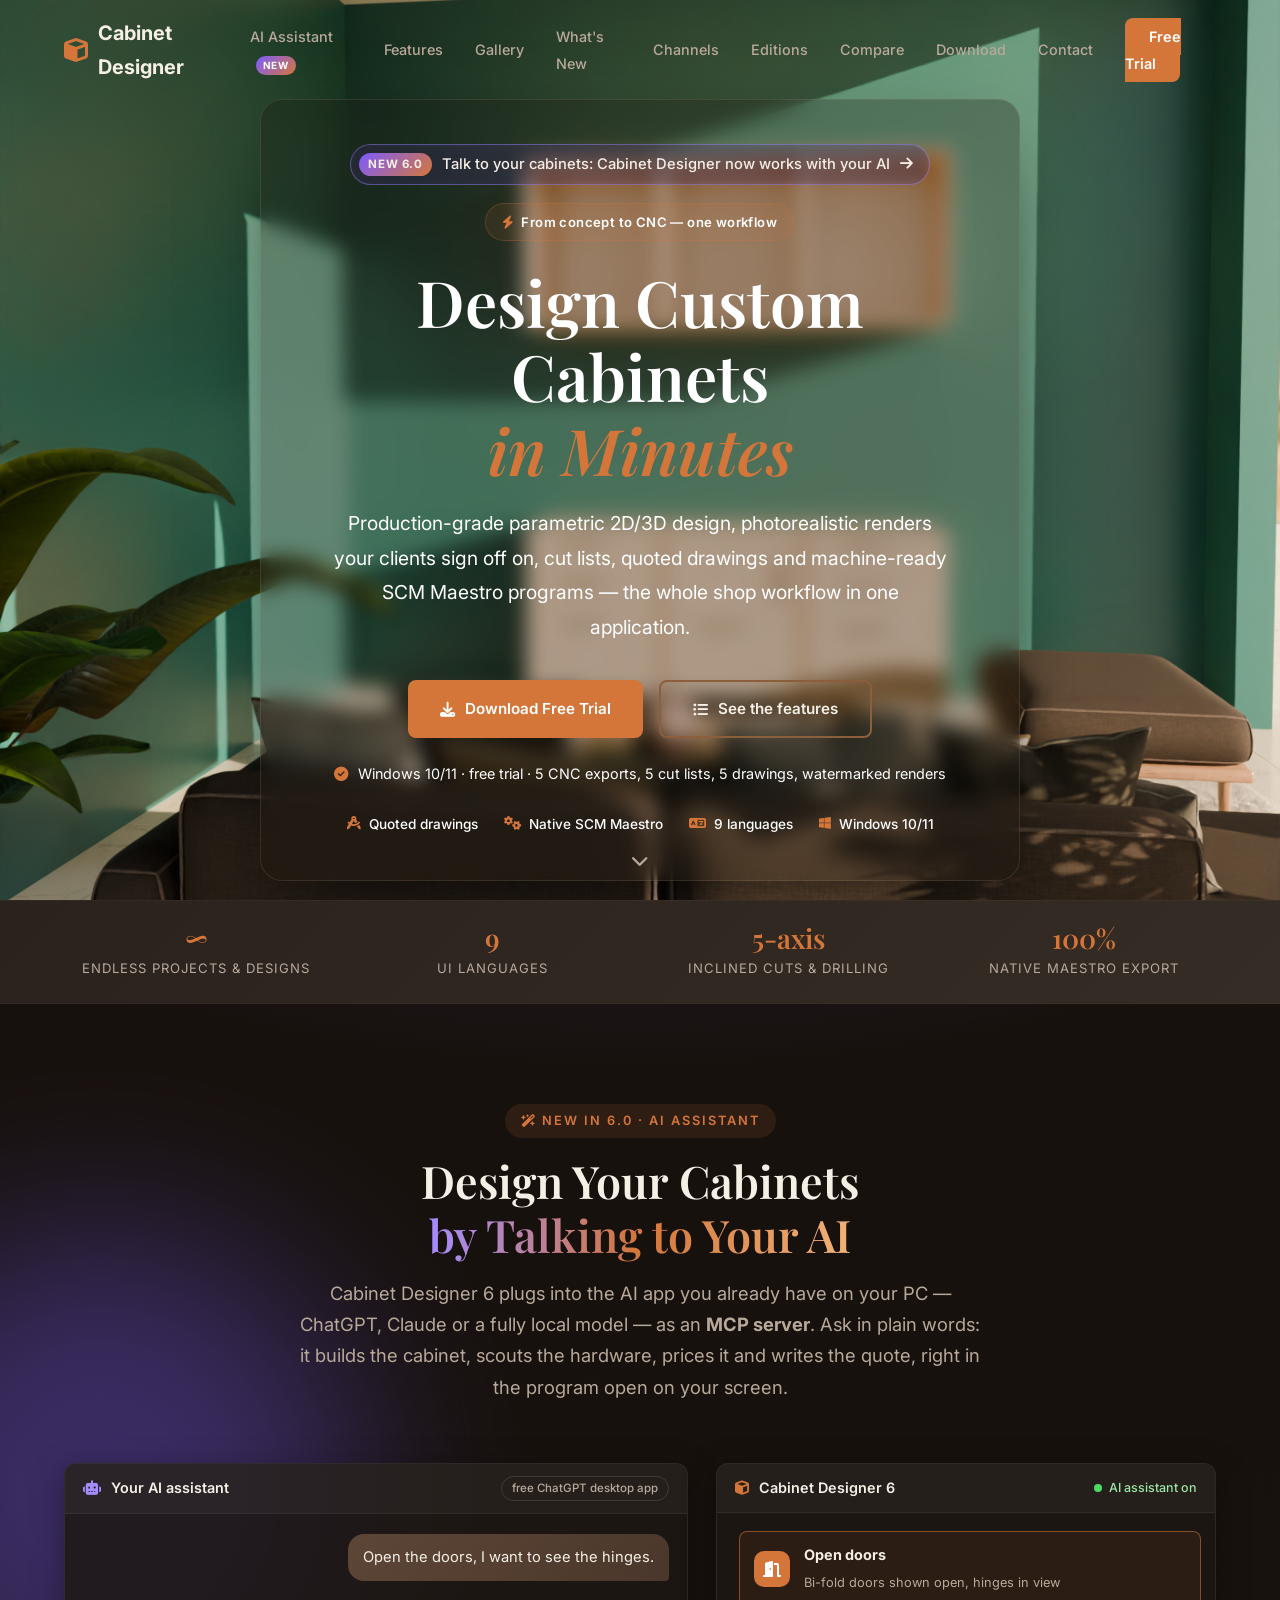
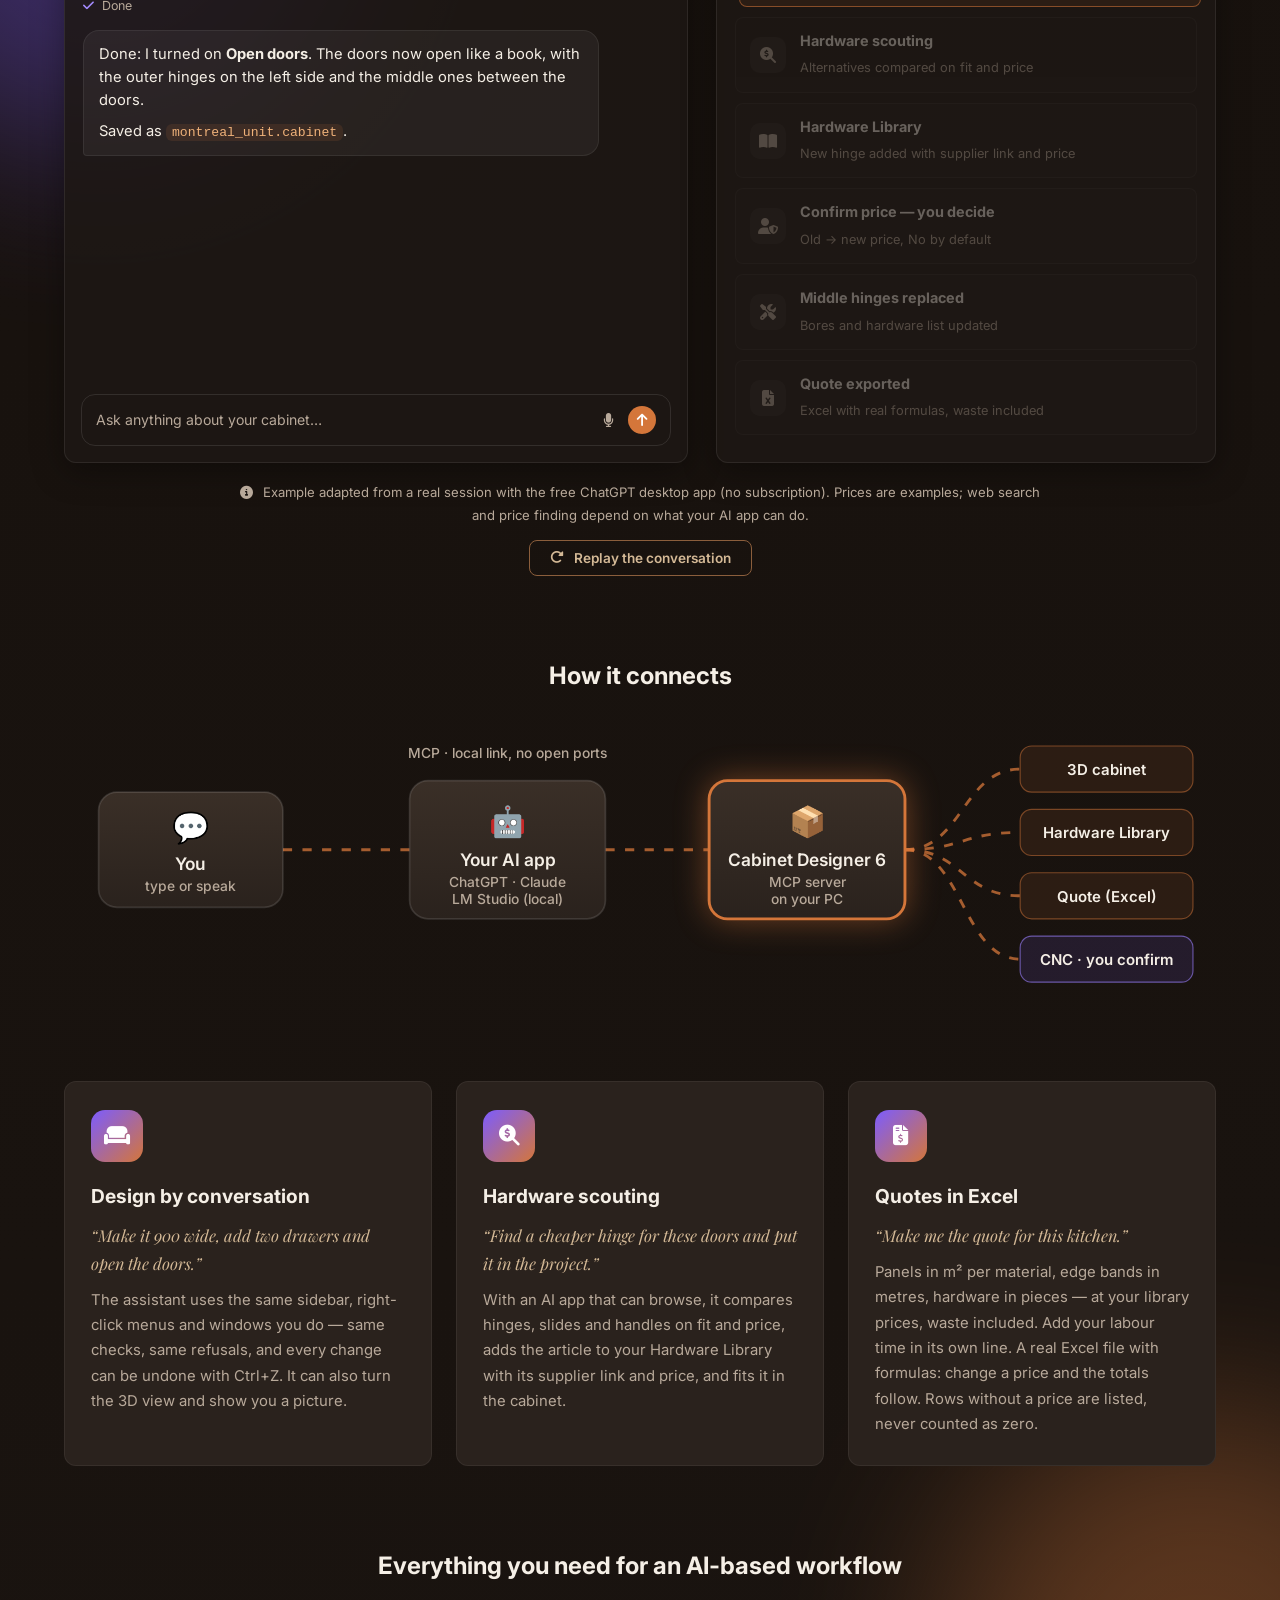
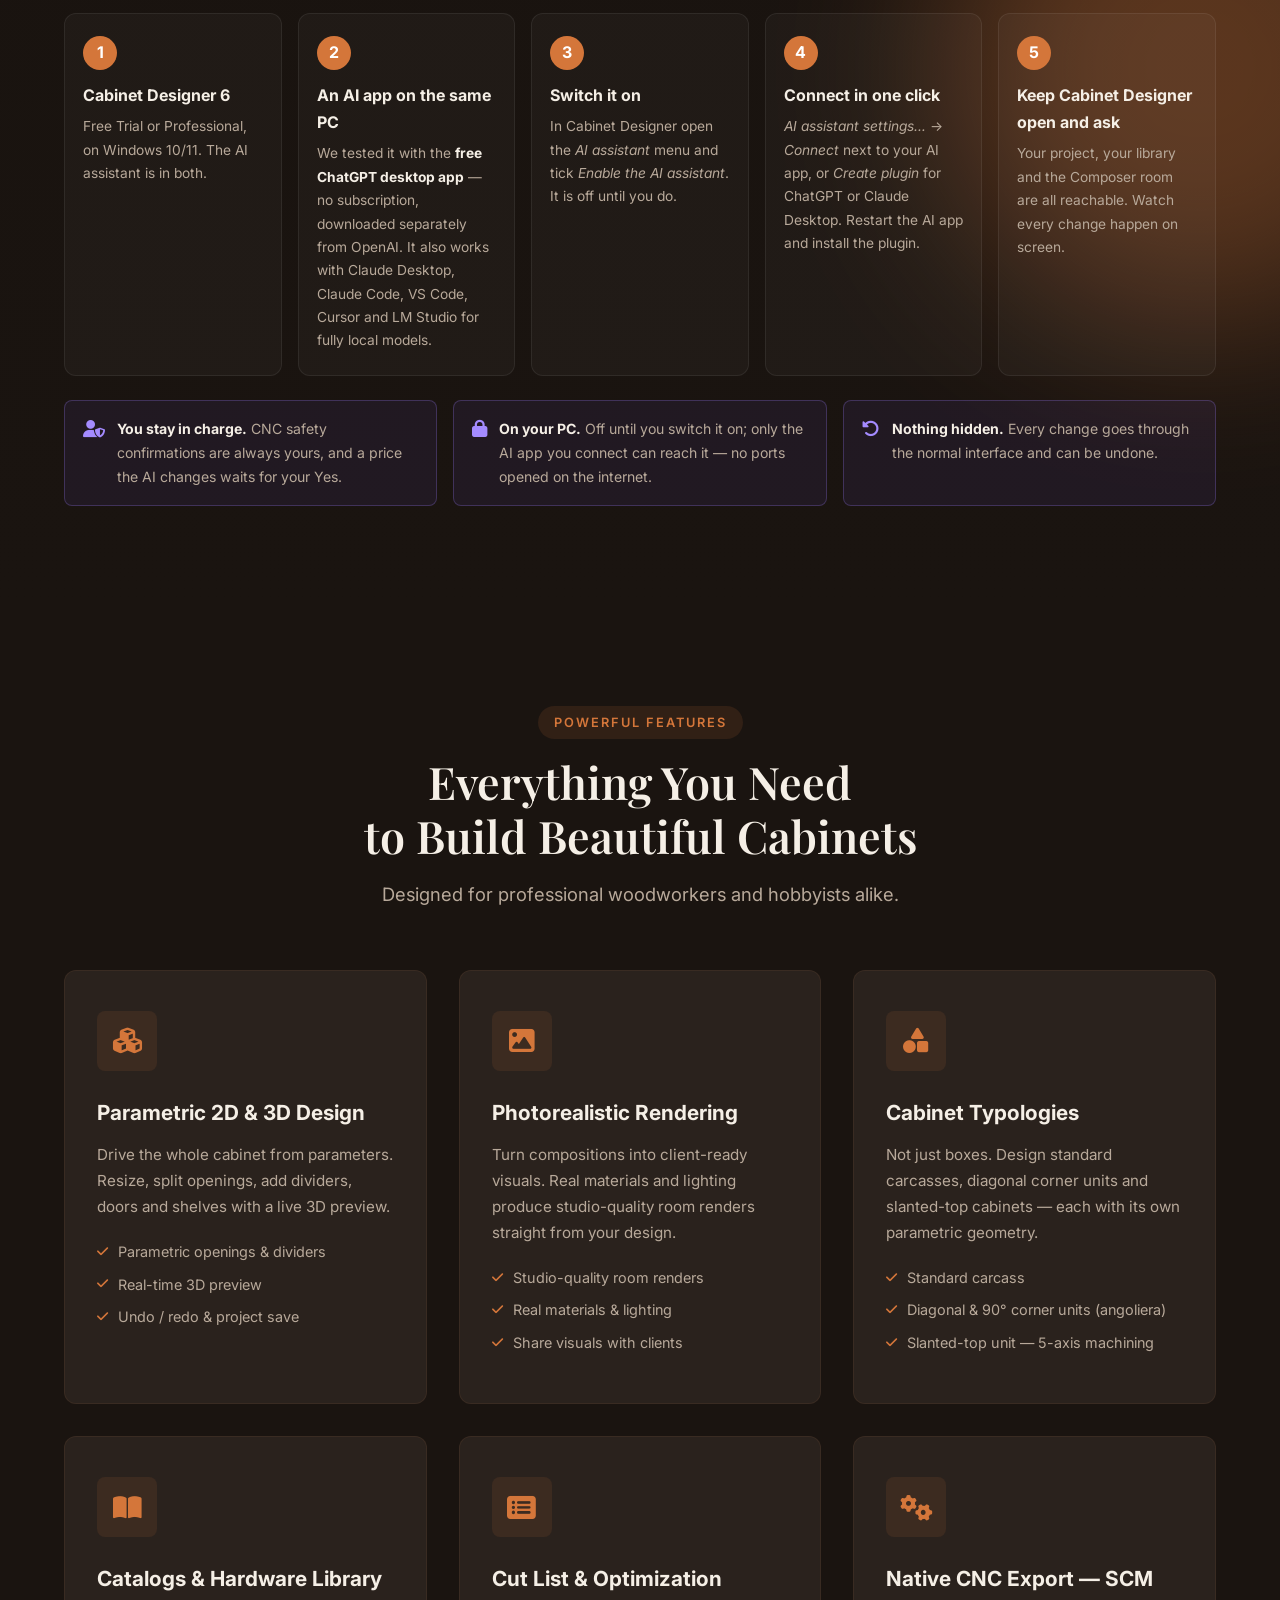
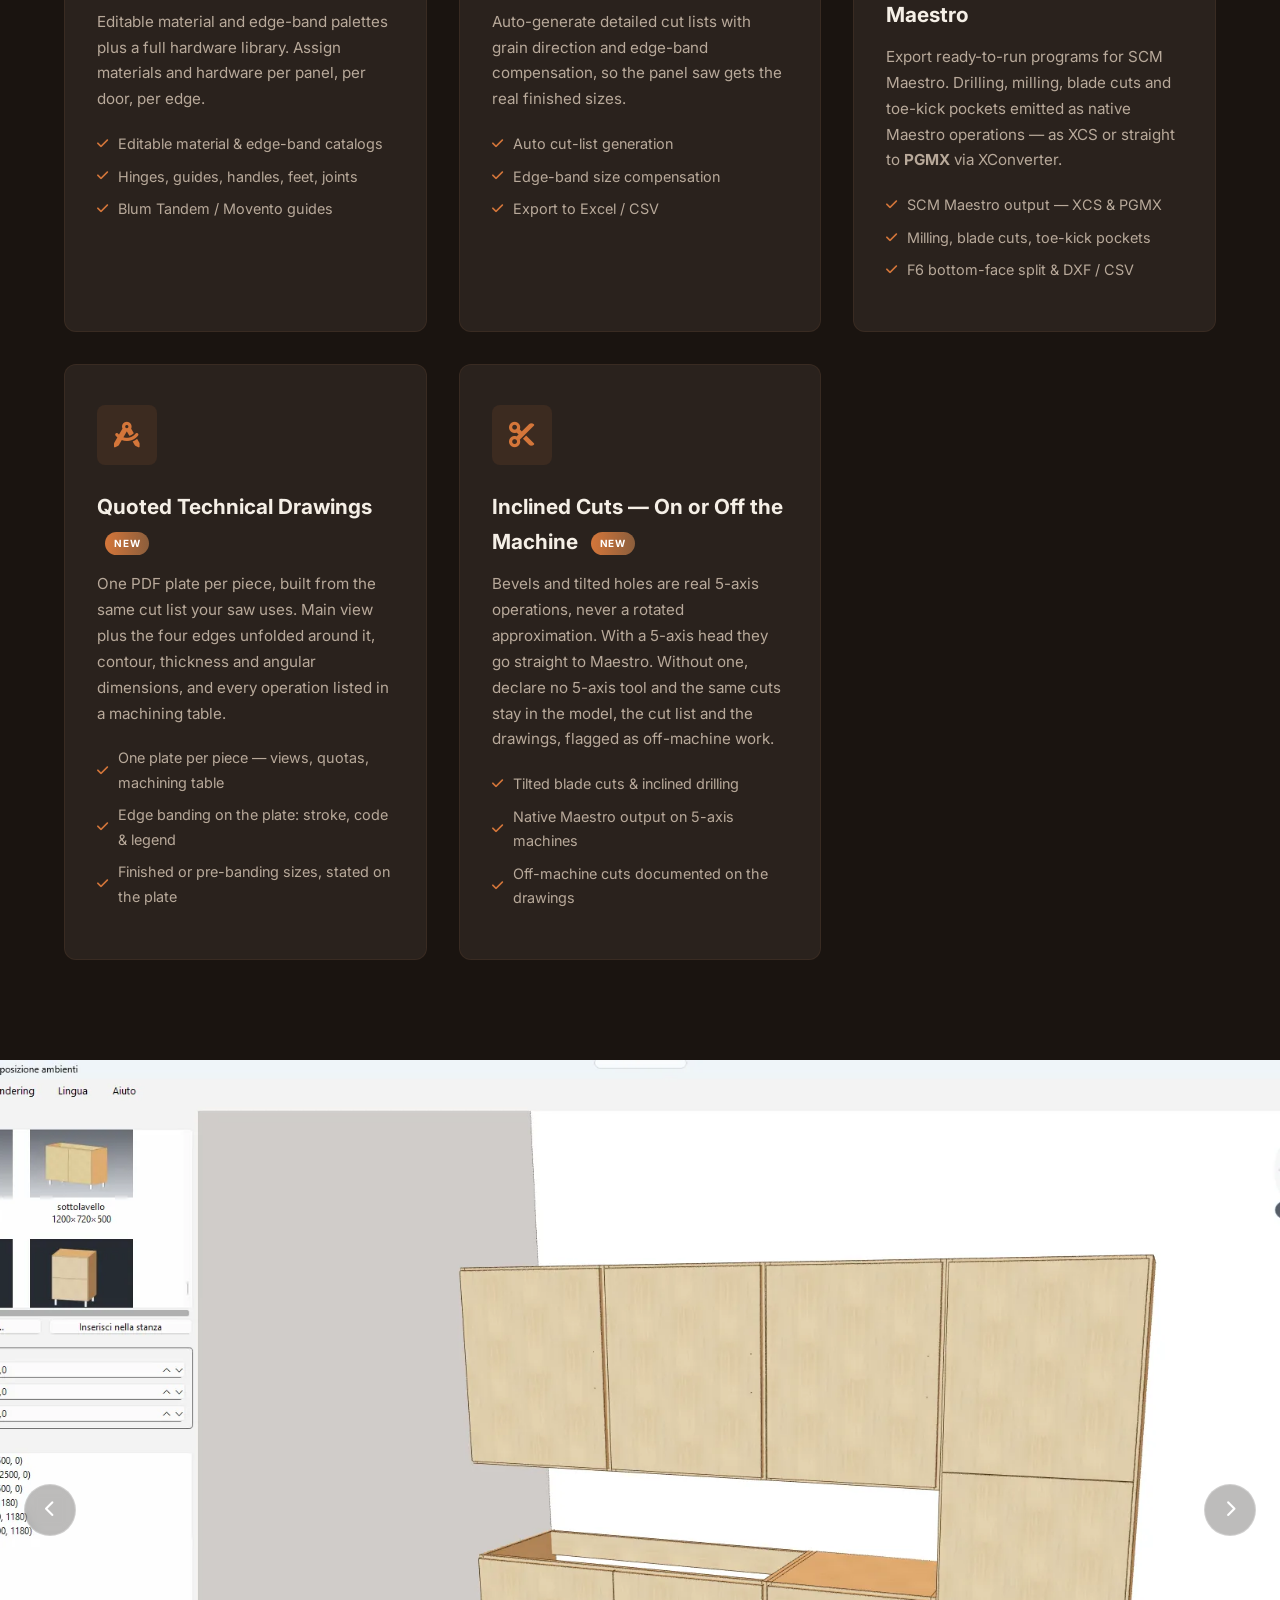
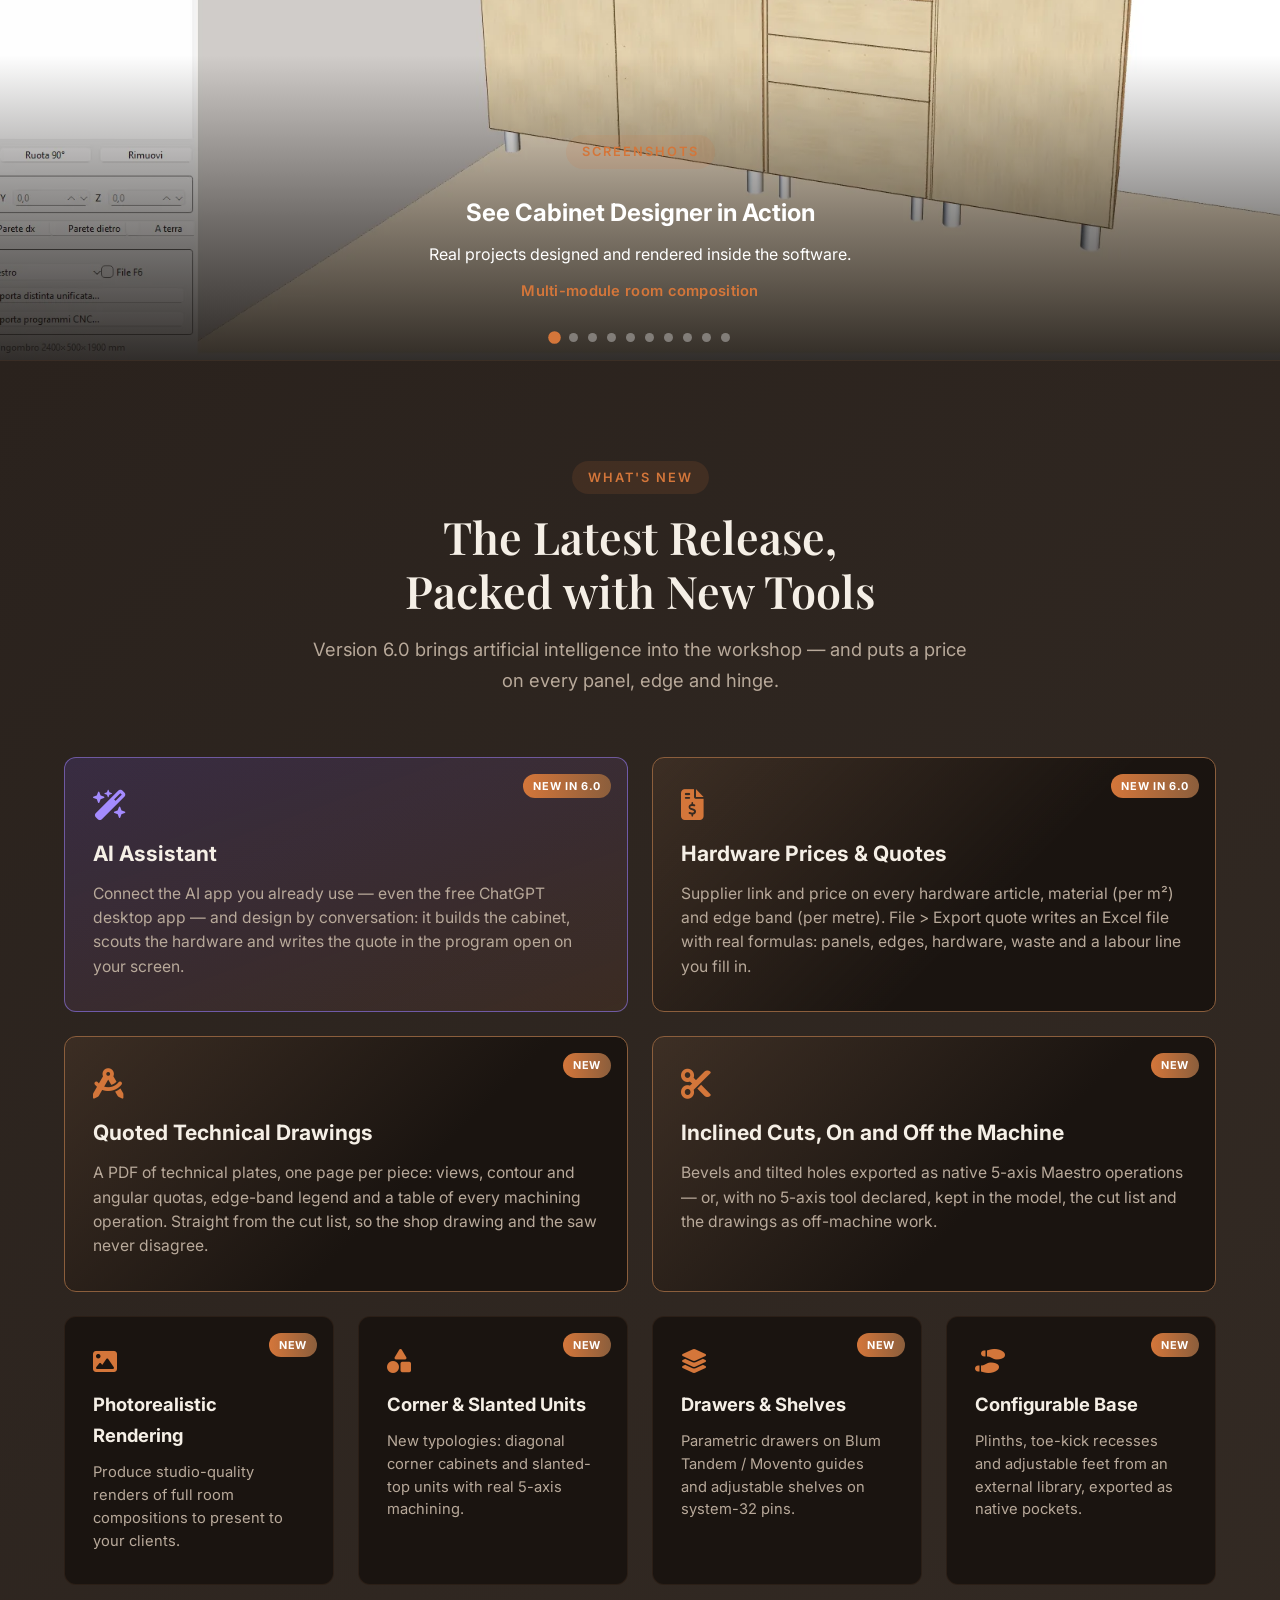
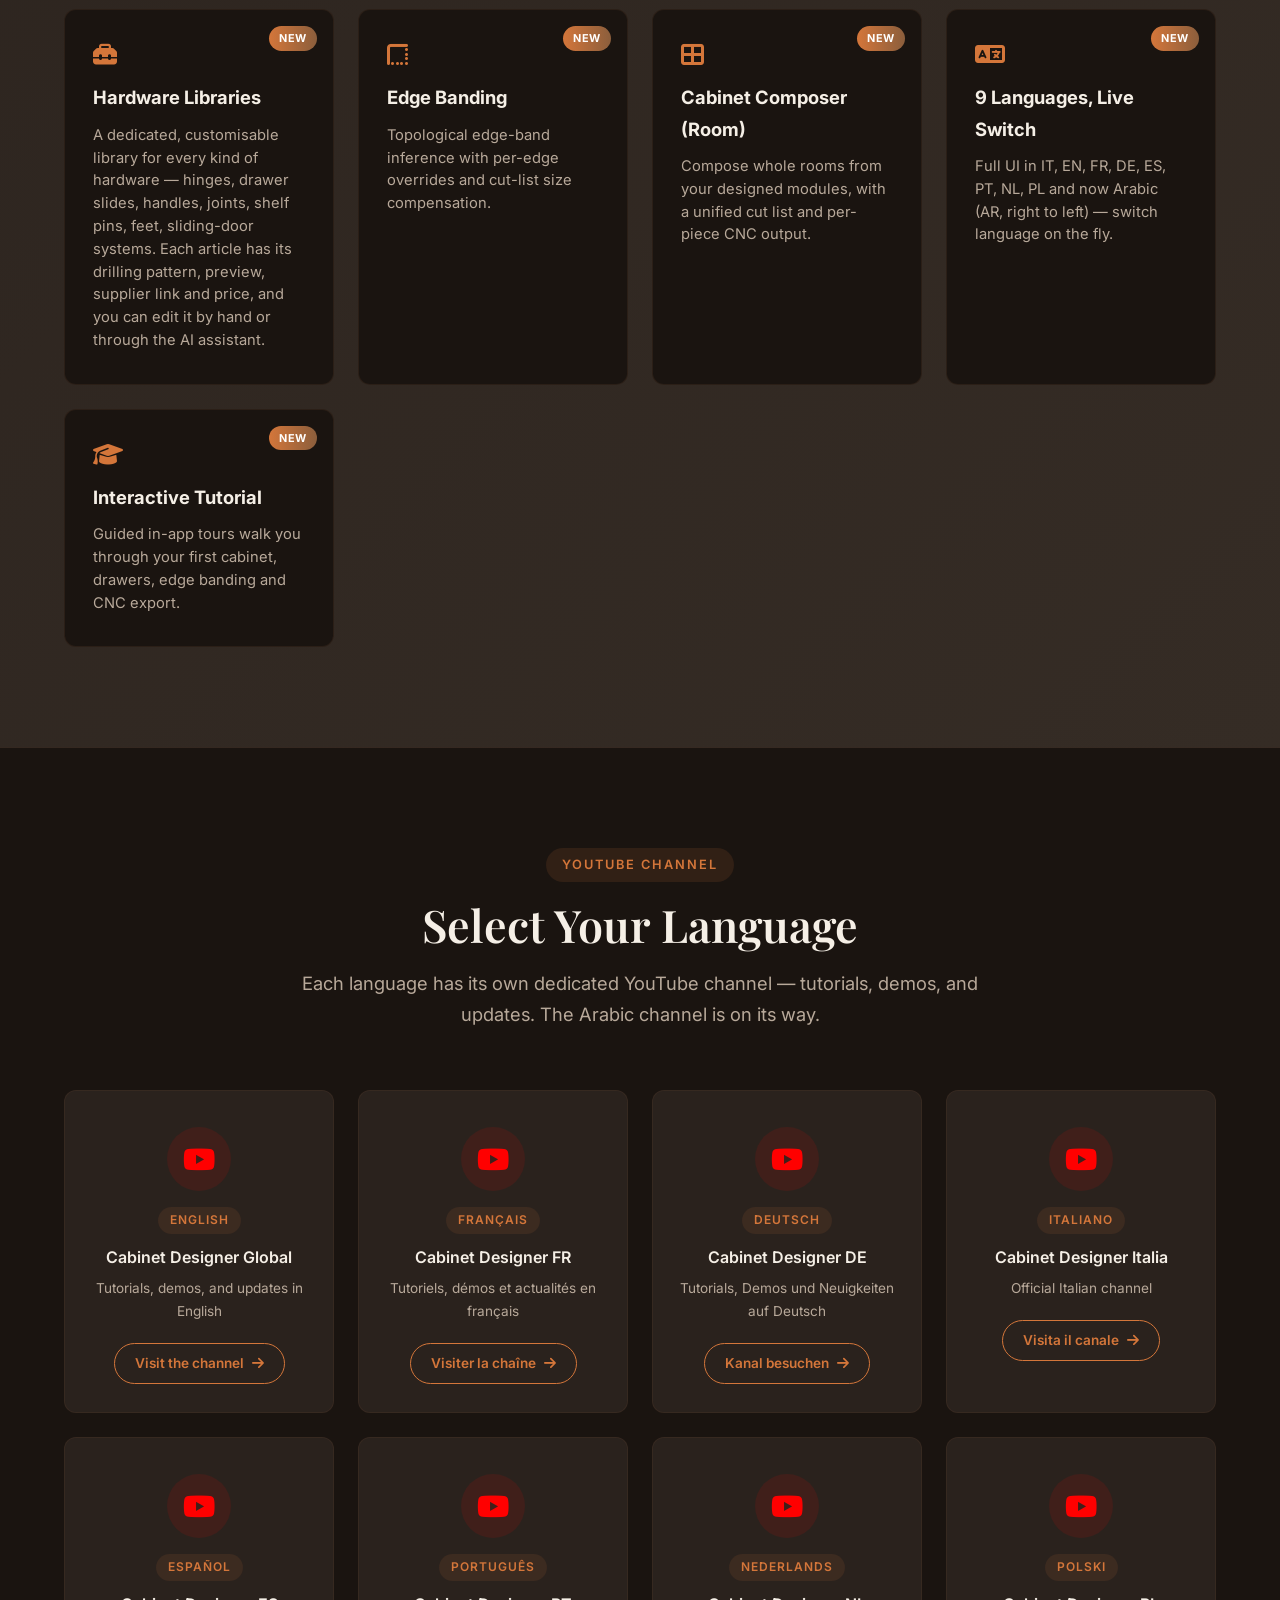
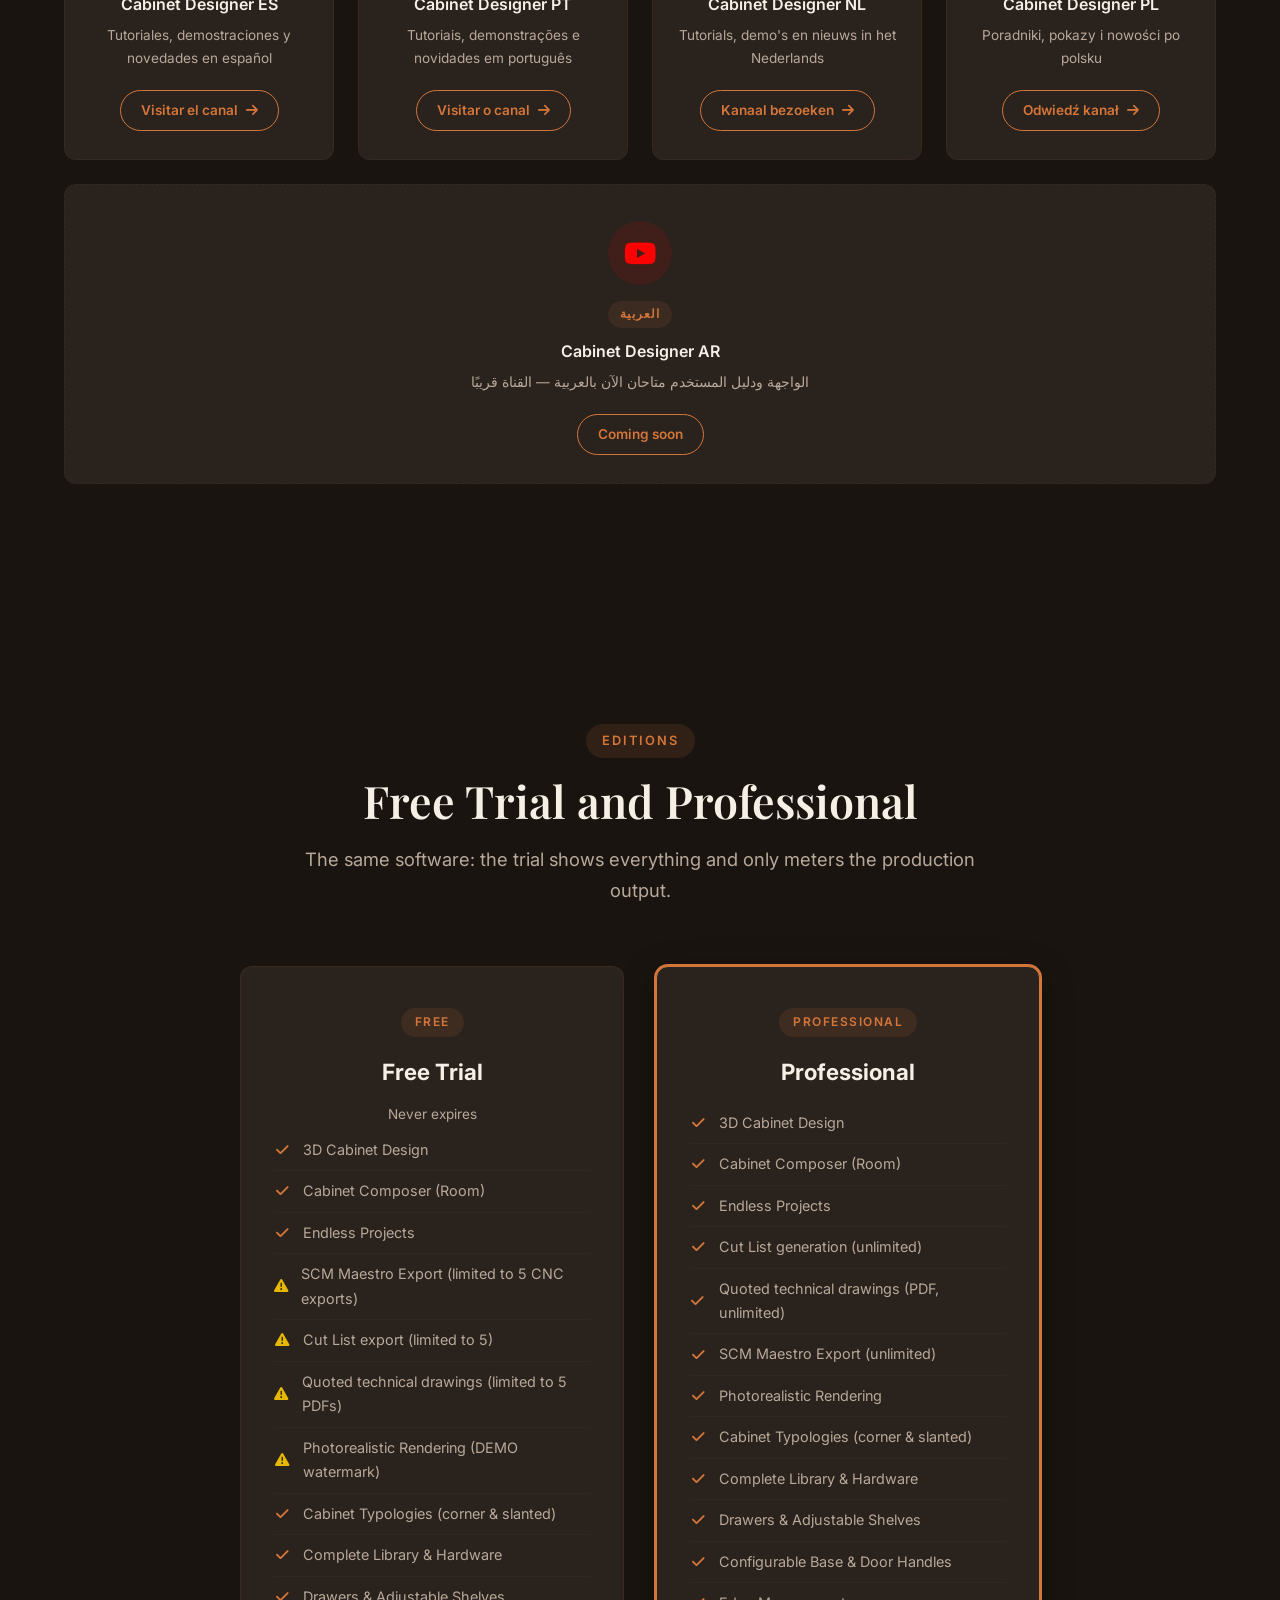
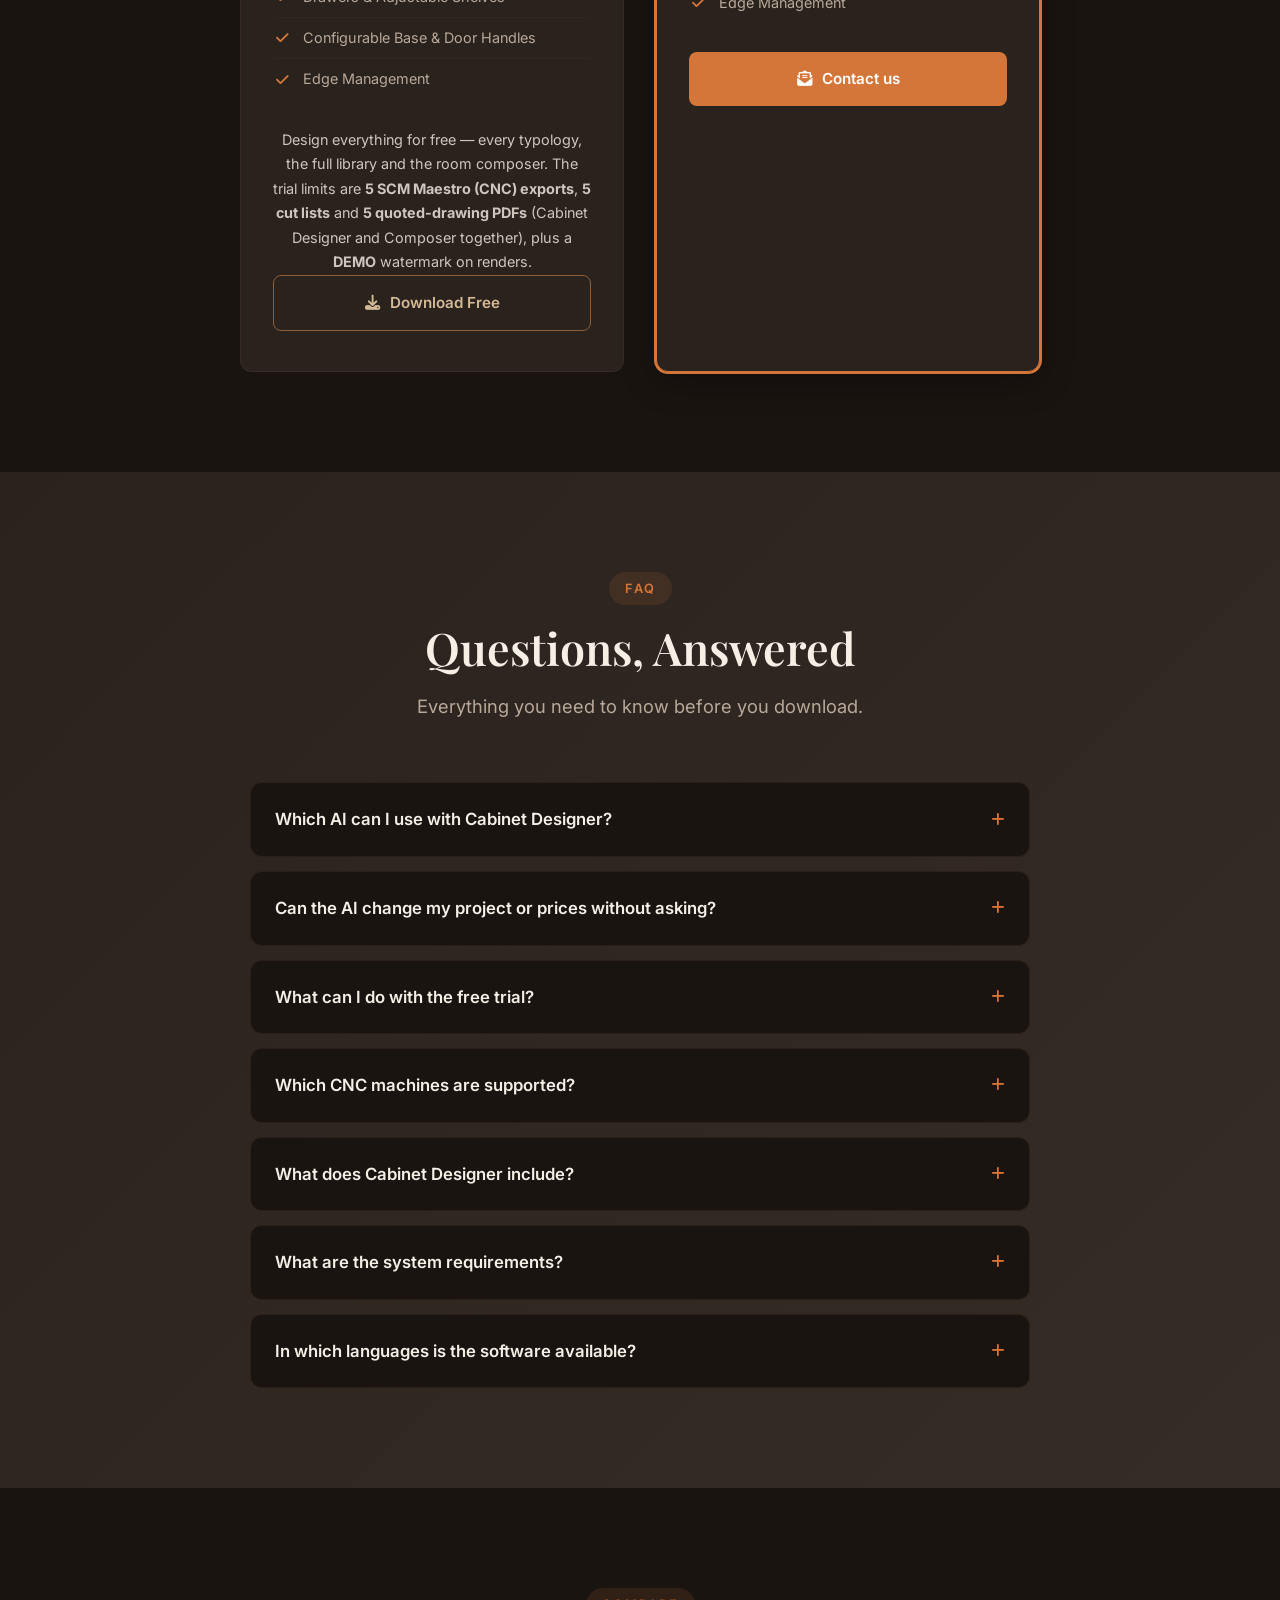
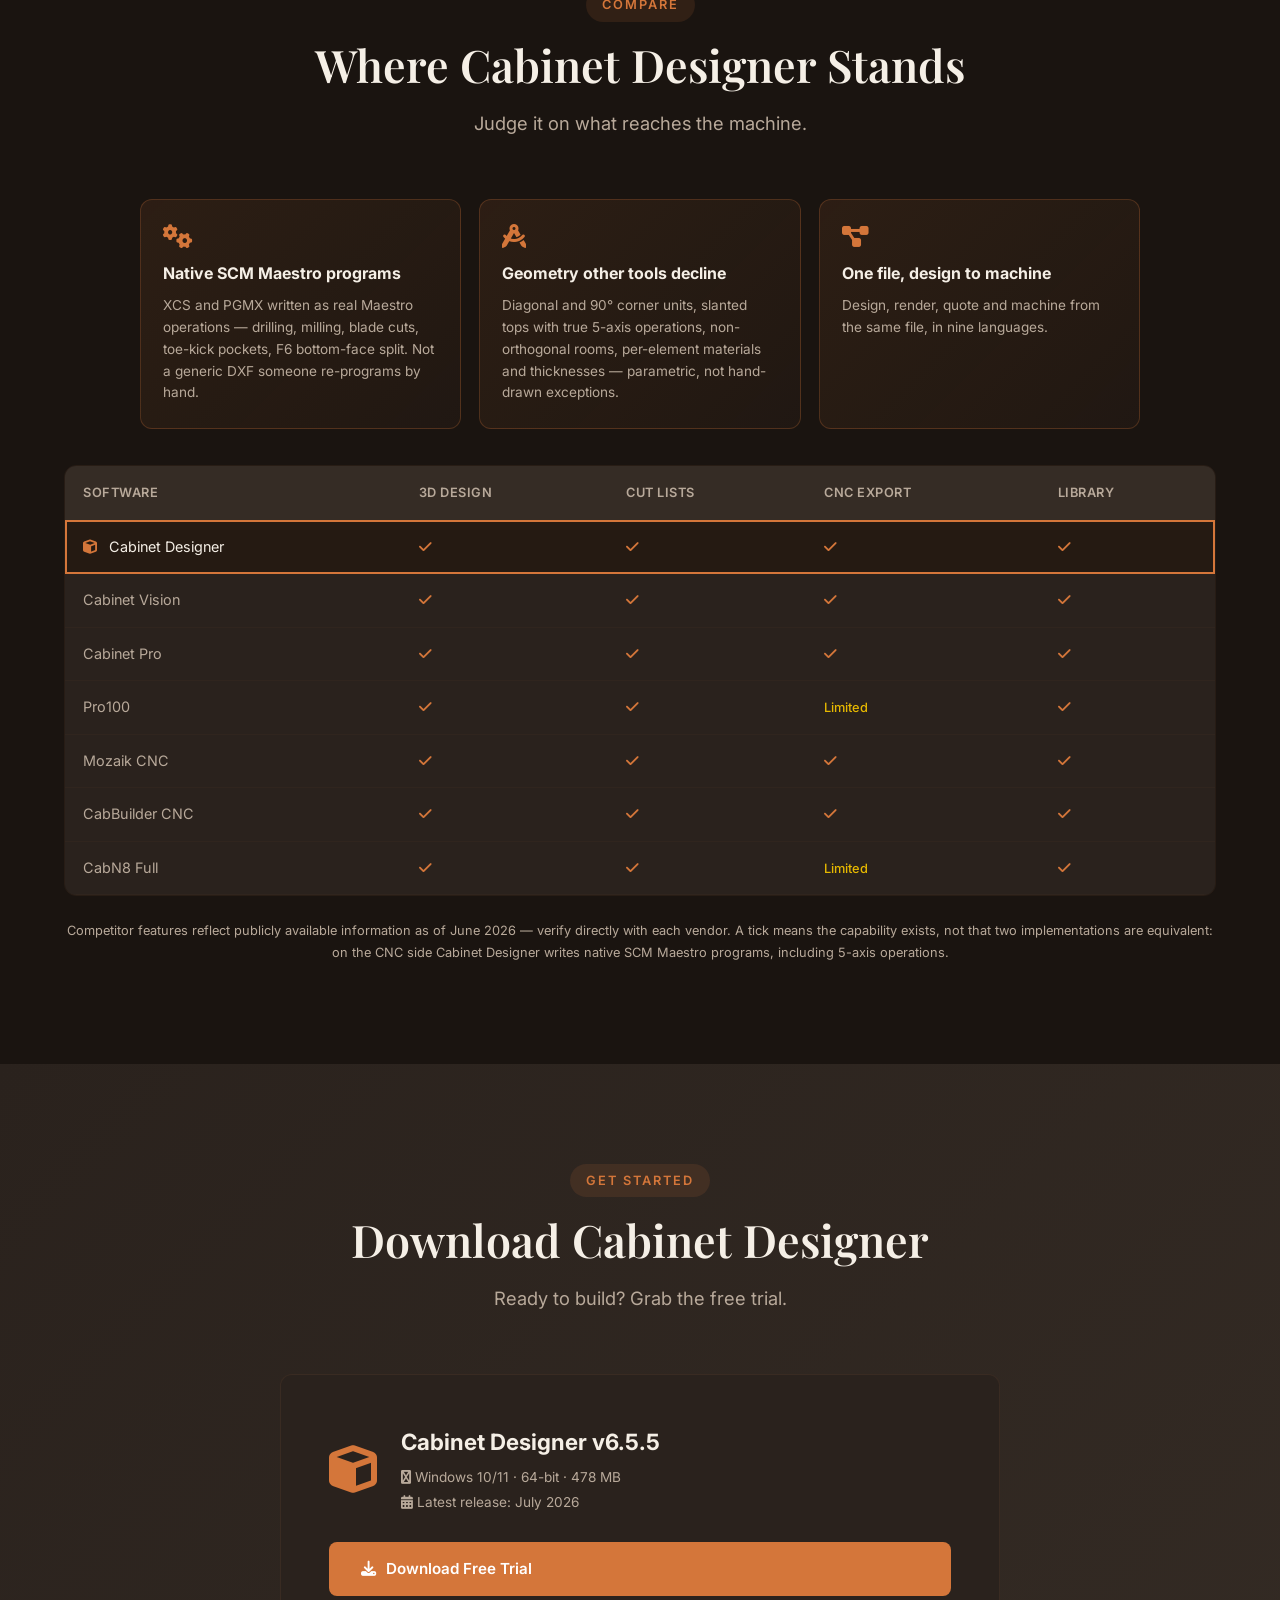
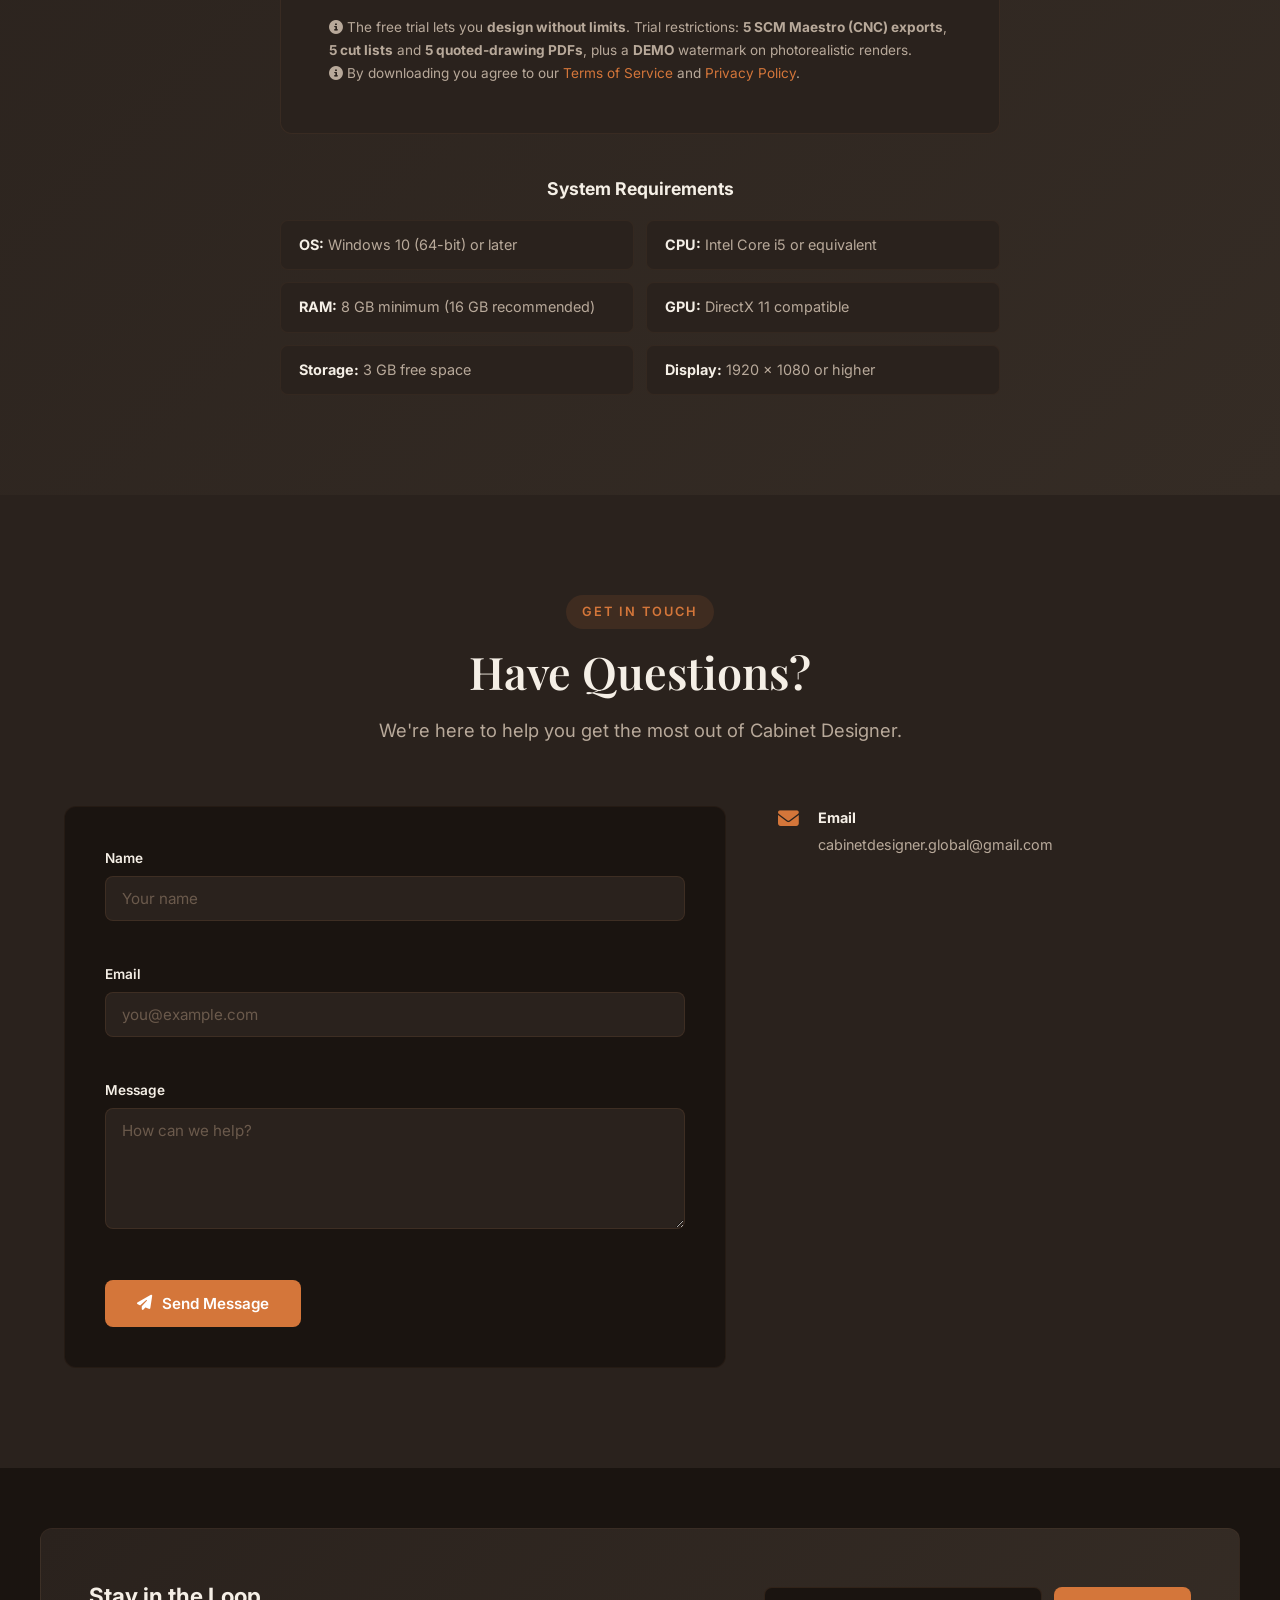
==== commit f0df1974: "Sito: rilascio 6.5.5 Aggiornato da rilascia_sito.py (latest.json, note, link Full/Demo).  Co-Authore" ====
--- a/index.html
+++ b/index.html
@@ -183,7 +183,7 @@
         in one application.
       </p>
       <div class="hero-actions">
-        <a href="https://github.com/Novermax/cabinet_designer/releases/download/Demo/CabinetDesigner-Setup-Demo-6.5.4.exe" class="btn btn-primary"><i class="fas fa-download"></i> Download Free Trial</a>
+        <a href="https://github.com/Novermax/cabinet_designer/releases/download/Demo/CabinetDesigner-Setup-Demo-6.5.5.exe" class="btn btn-primary"><i class="fas fa-download"></i> Download Free Trial</a>
         <a href="#features" class="btn btn-secondary"><i class="fas fa-list-ul"></i> See the features</a>
       </div>
       <div class="hero-badge">
@@ -920,13 +920,13 @@
         <div class="download-info">
           <i class="fas fa-cube download-icon-large"></i>
           <div>
-            <h3>Cabinet Designer v6.5.4</h3>
+            <h3>Cabinet Designer v6.5.5</h3>
             <p class="download-meta"><i class="fas fa-windows"></i> Windows 10/11 &middot; 64-bit &middot; 478 MB</p>
             <p class="download-meta"><i class="fas fa-calendar-alt"></i> Latest release: July 2026</p>
           </div>
         </div>
         <div class="download-actions">
-          <a href="https://github.com/Novermax/cabinet_designer/releases/download/Demo/CabinetDesigner-Setup-Demo-6.5.4.exe" class="btn btn-primary"><i class="fas fa-download"></i> Download Free Trial</a>
+          <a href="https://github.com/Novermax/cabinet_designer/releases/download/Demo/CabinetDesigner-Setup-Demo-6.5.5.exe" class="btn btn-primary"><i class="fas fa-download"></i> Download Free Trial</a>
         </div>
         <div class="download-notes">
           <p><i class="fas fa-info-circle"></i> The free trial lets you <strong>design without limits</strong>. Trial restrictions: <strong>5 SCM Maestro (CNC) exports</strong>, <strong>5 cut lists</strong> and <strong>5 quoted-drawing PDFs</strong>, plus a <strong>DEMO</strong> watermark on photorealistic renders.</p>
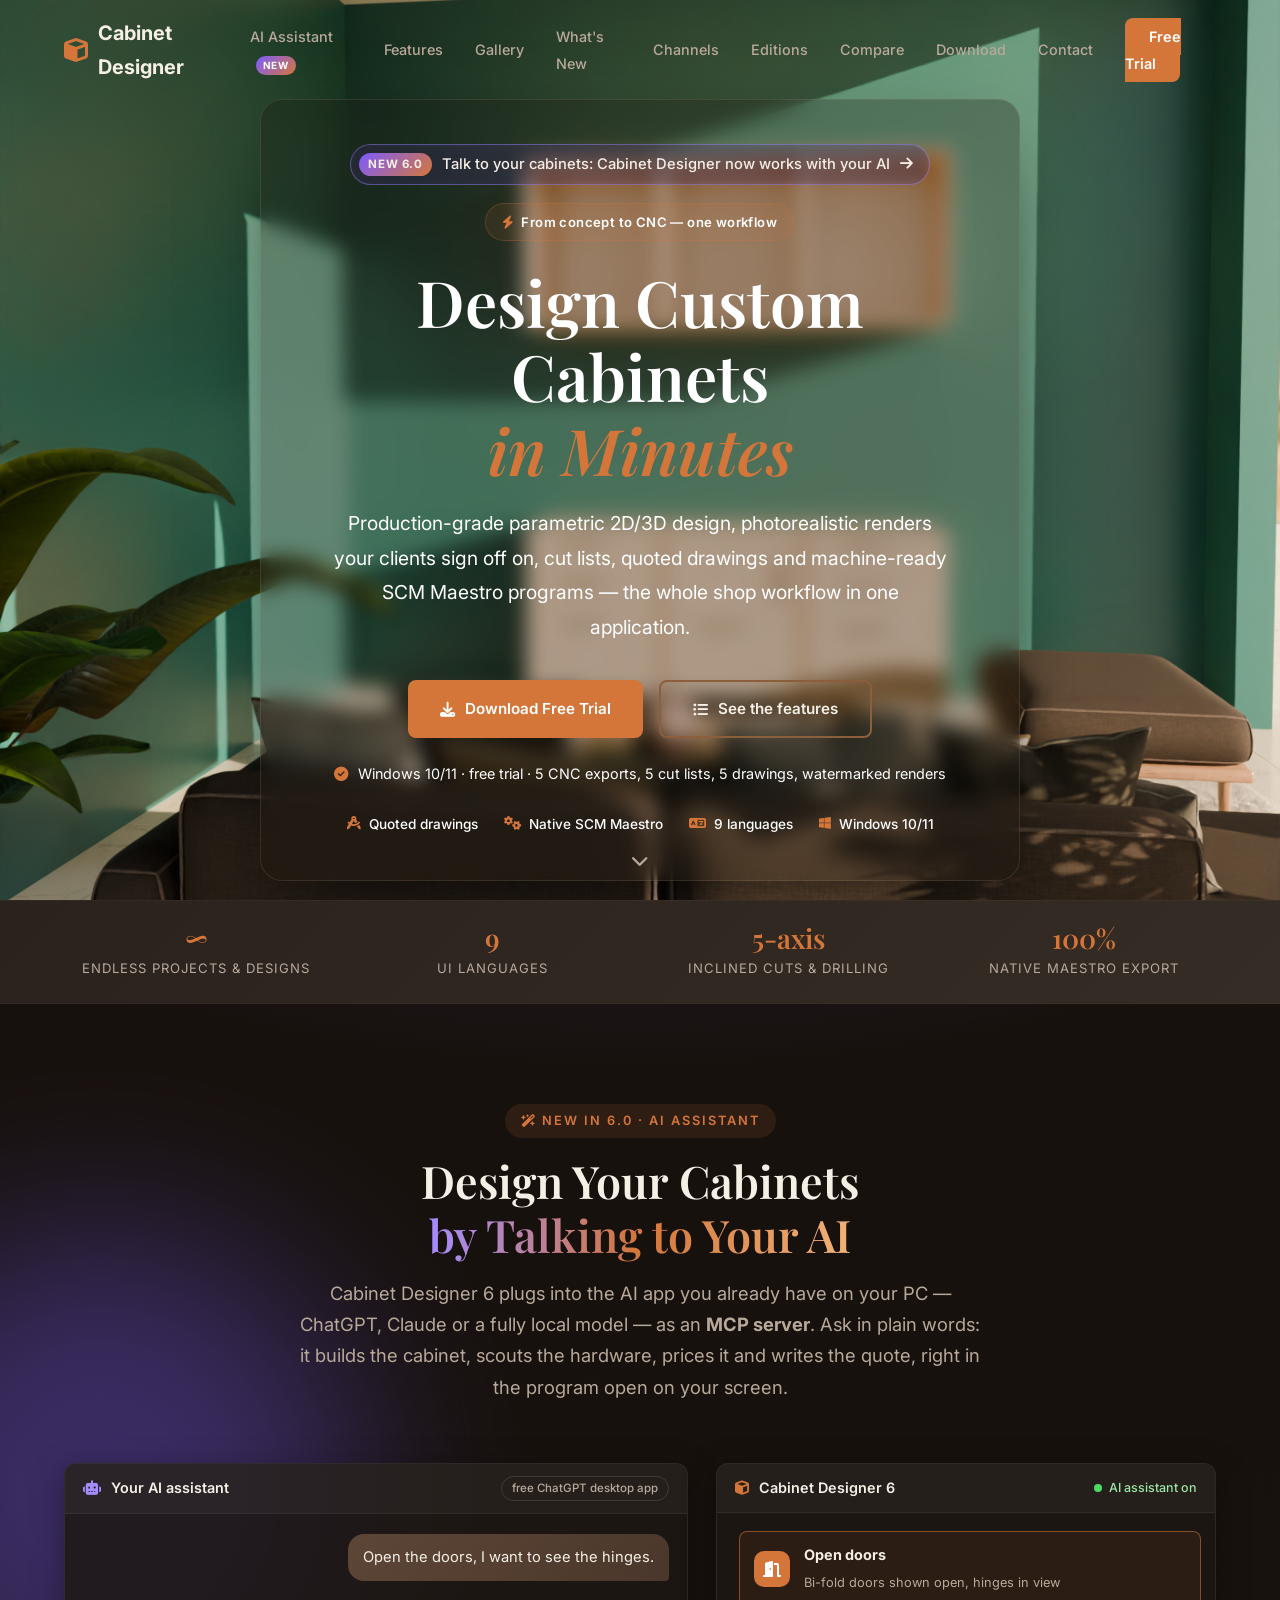
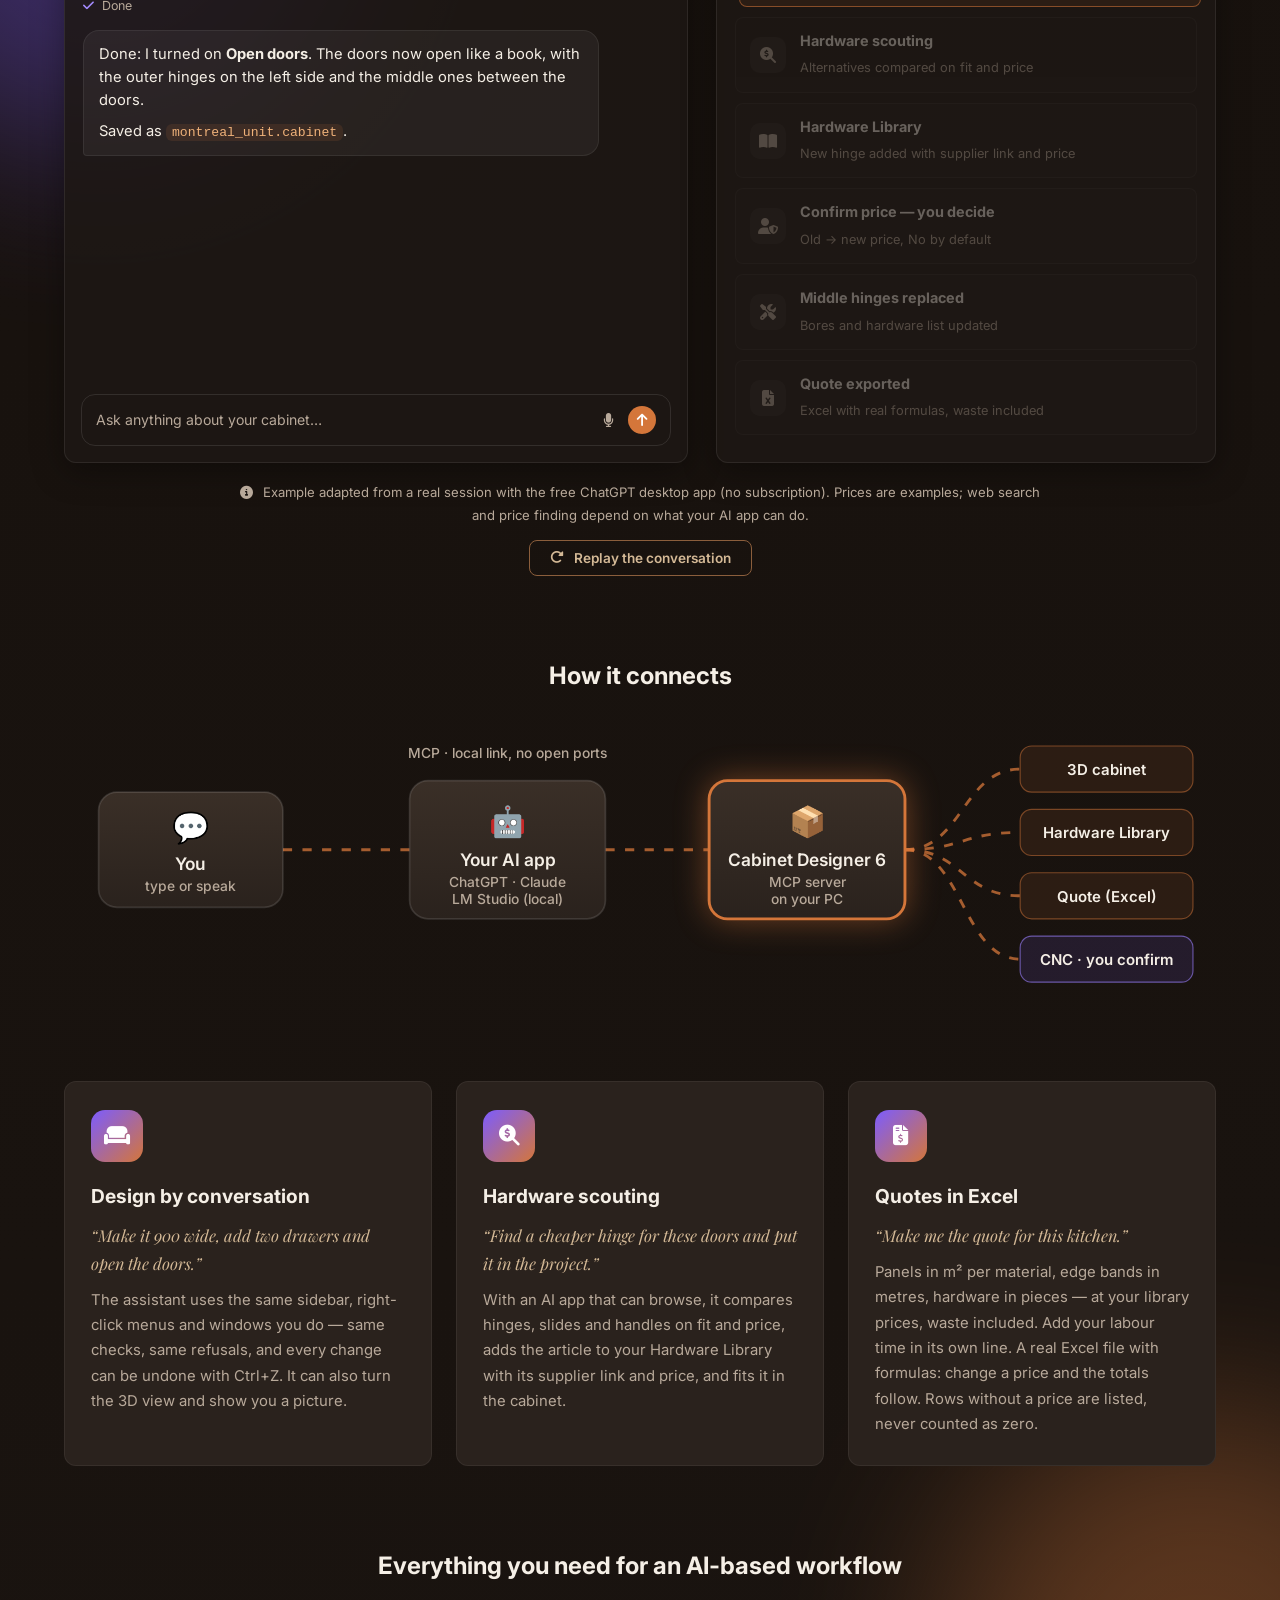
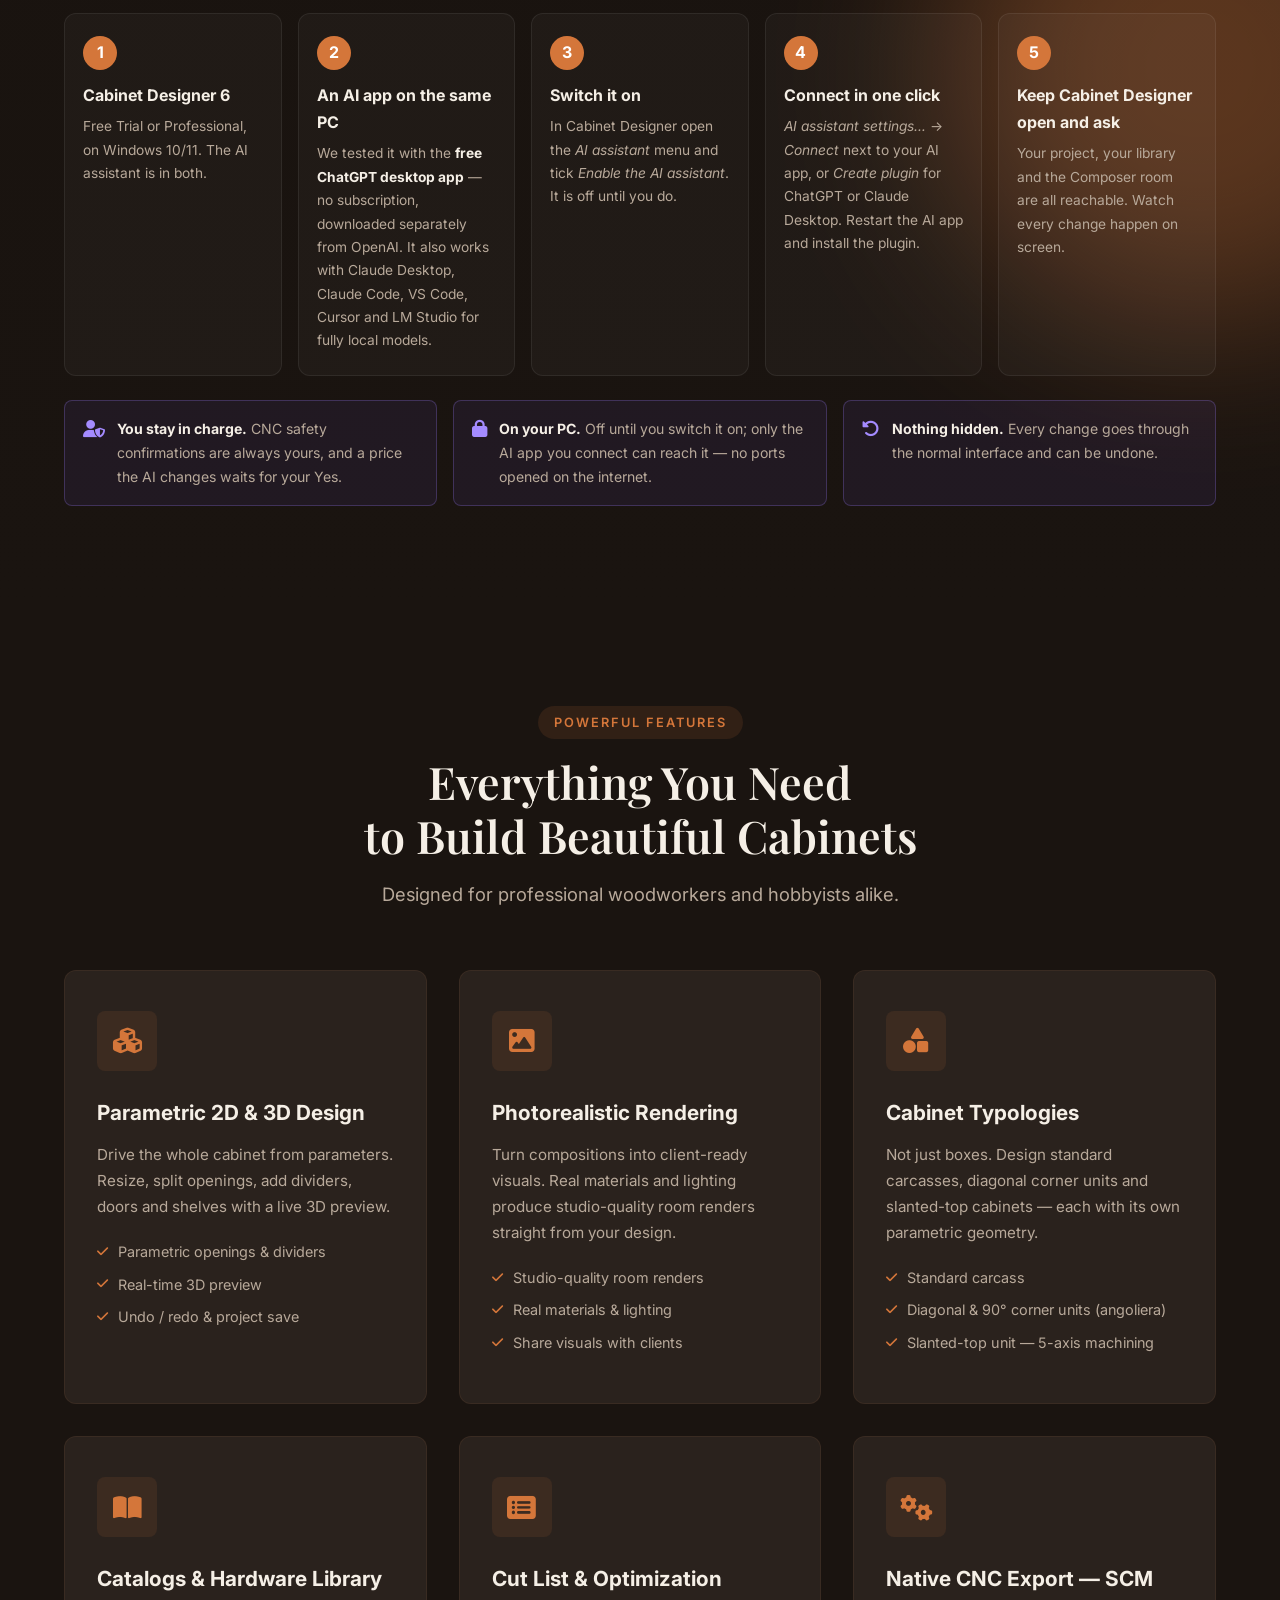
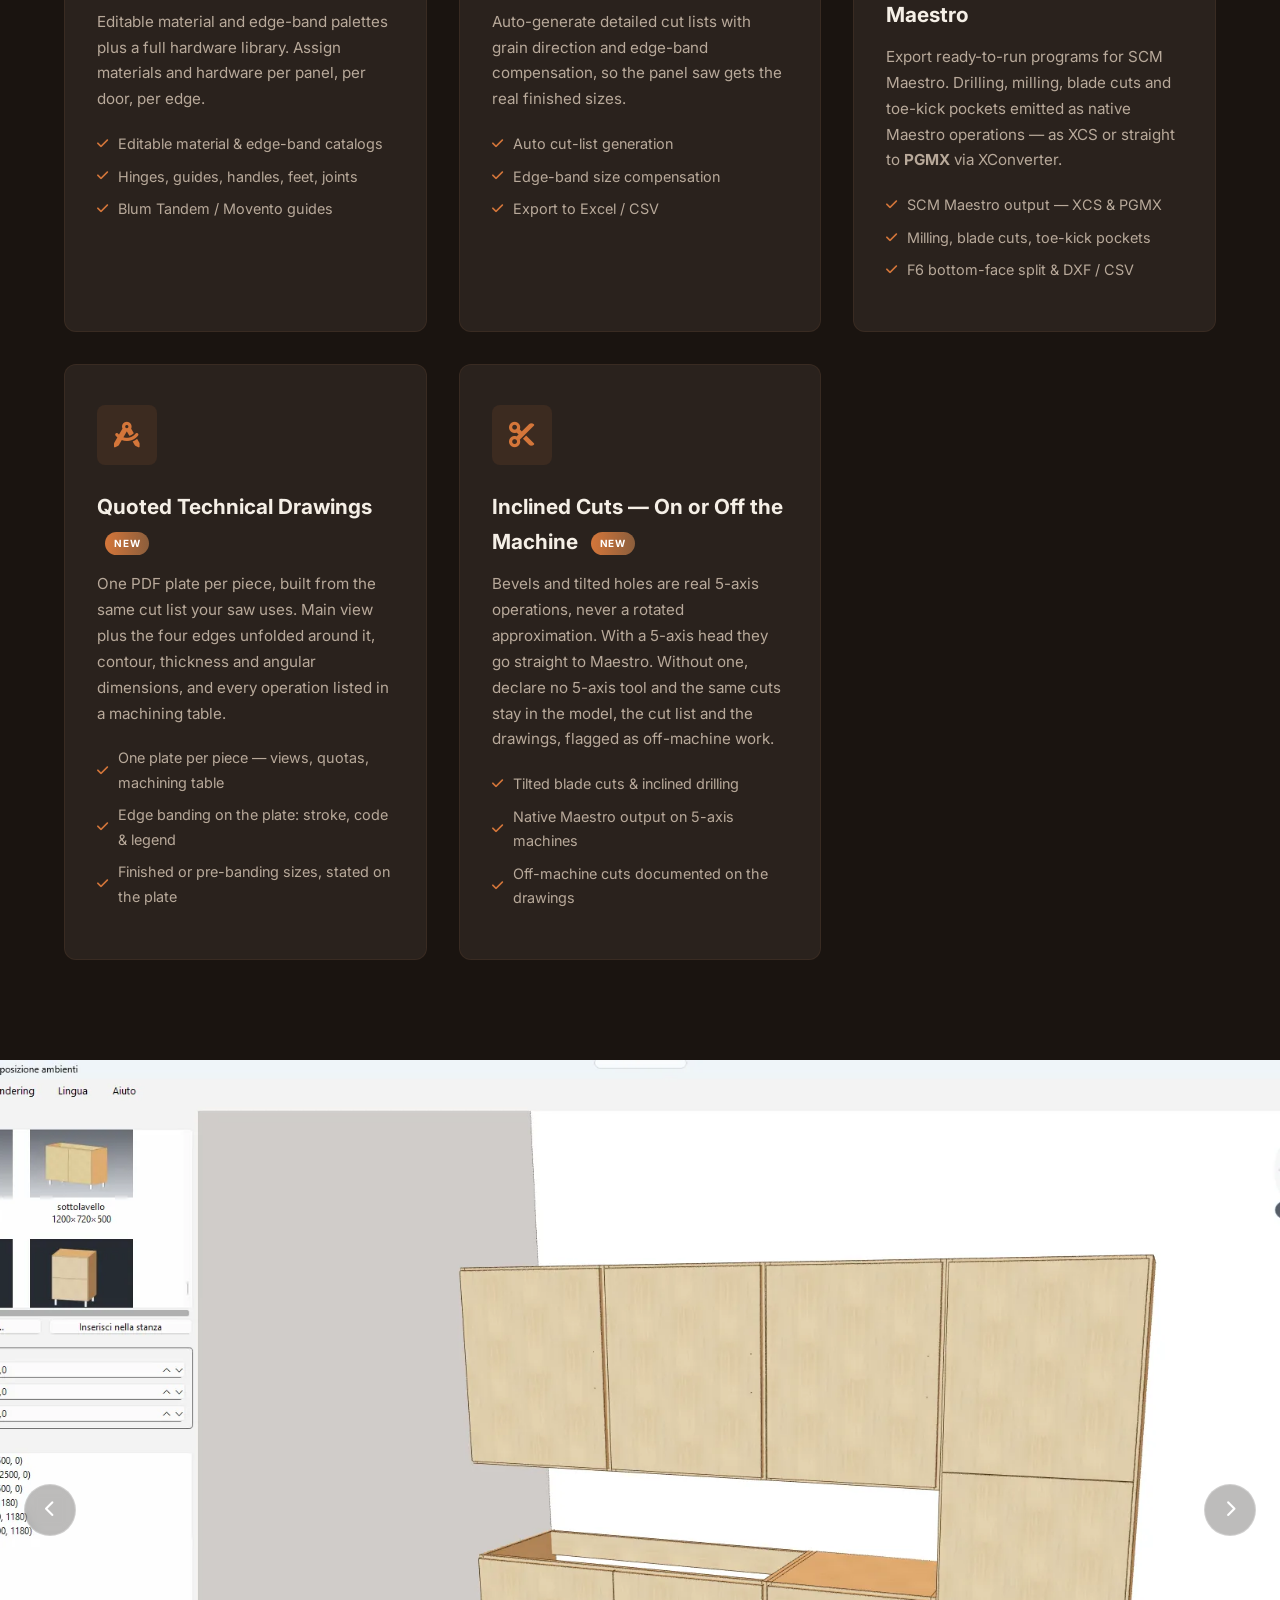
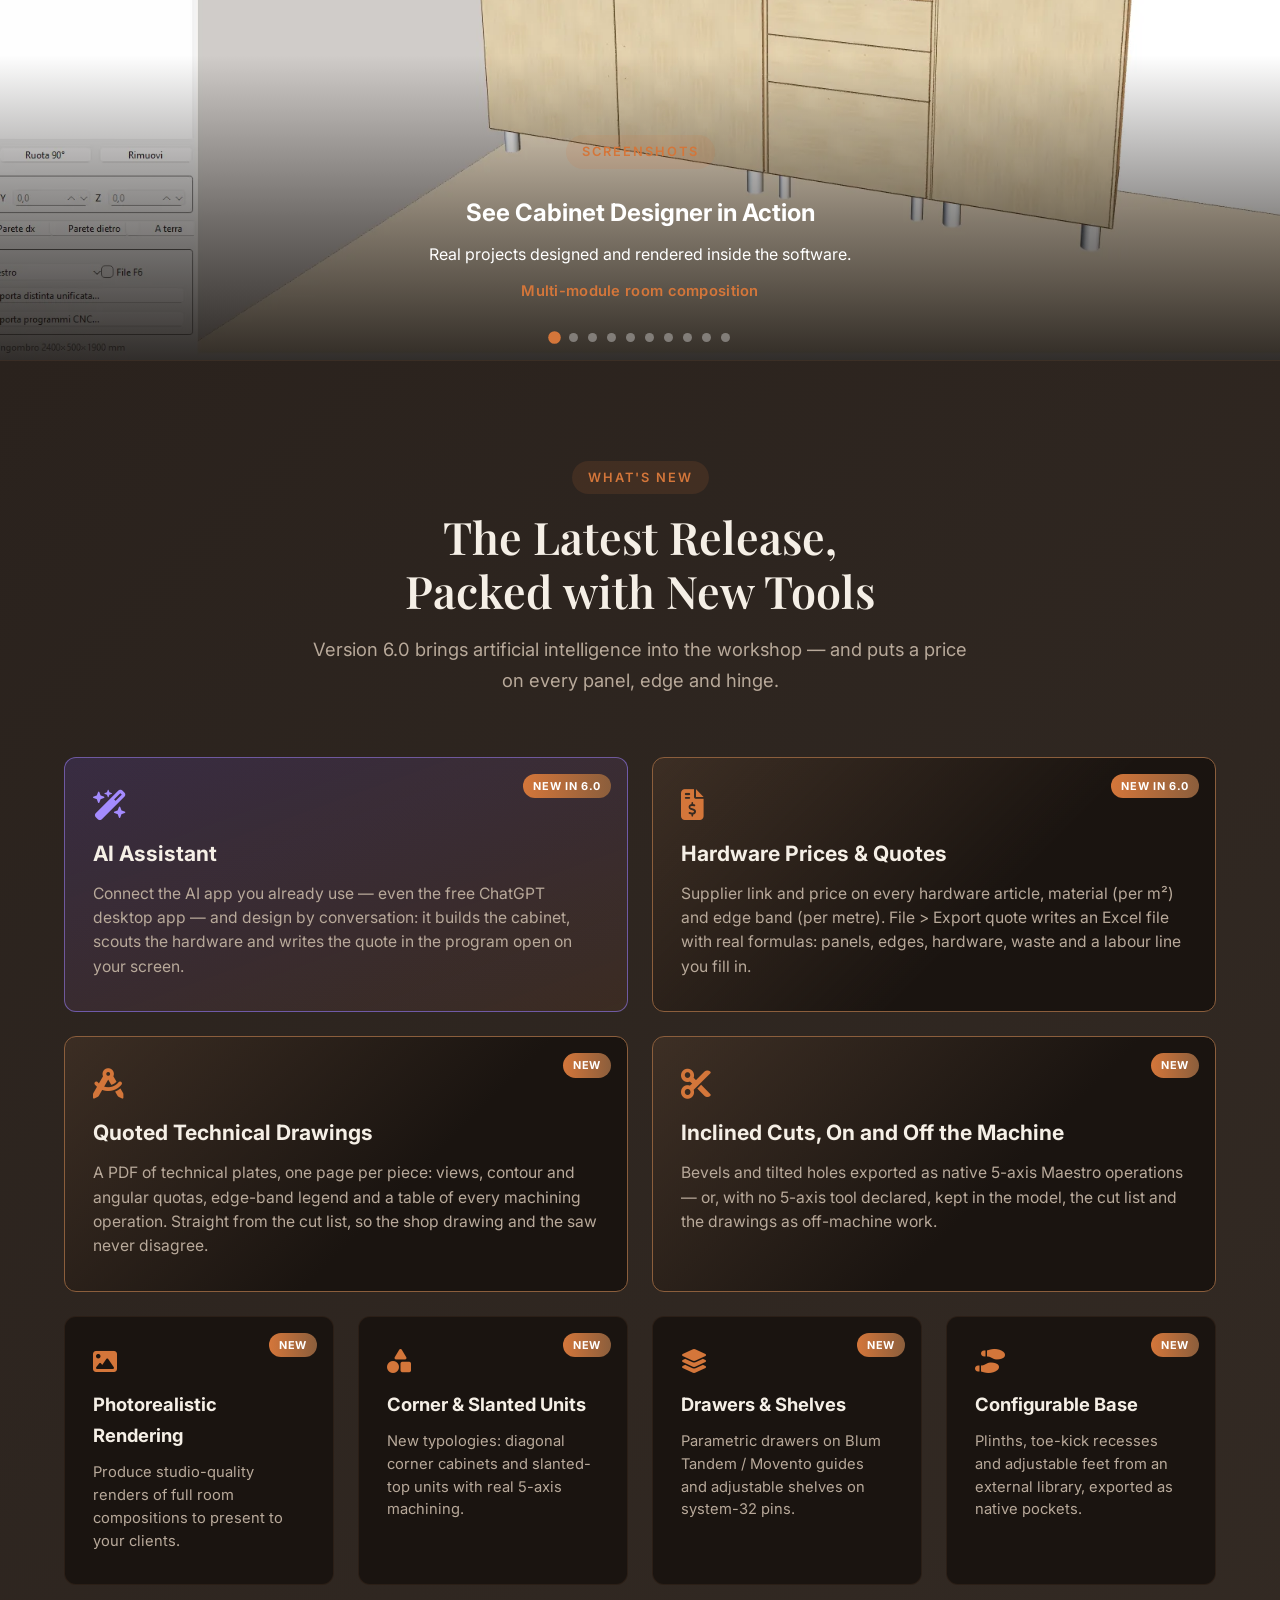
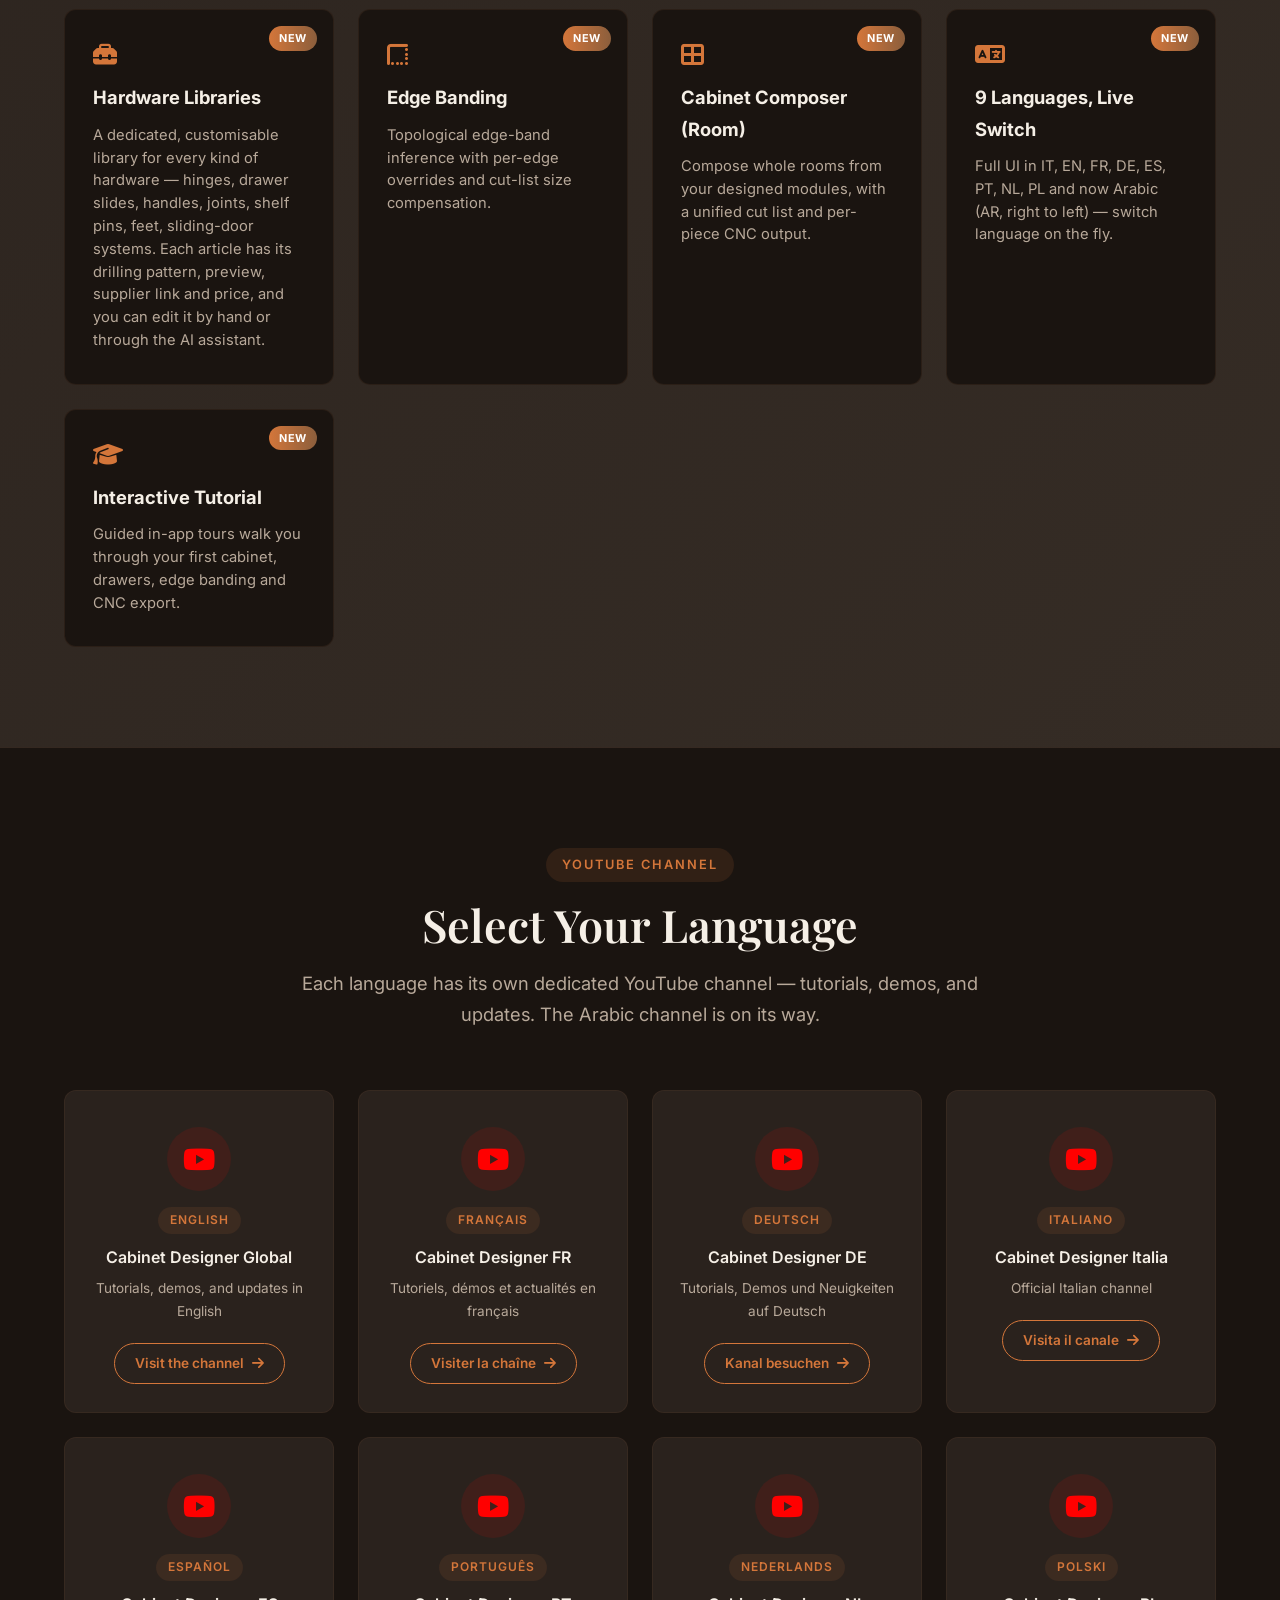
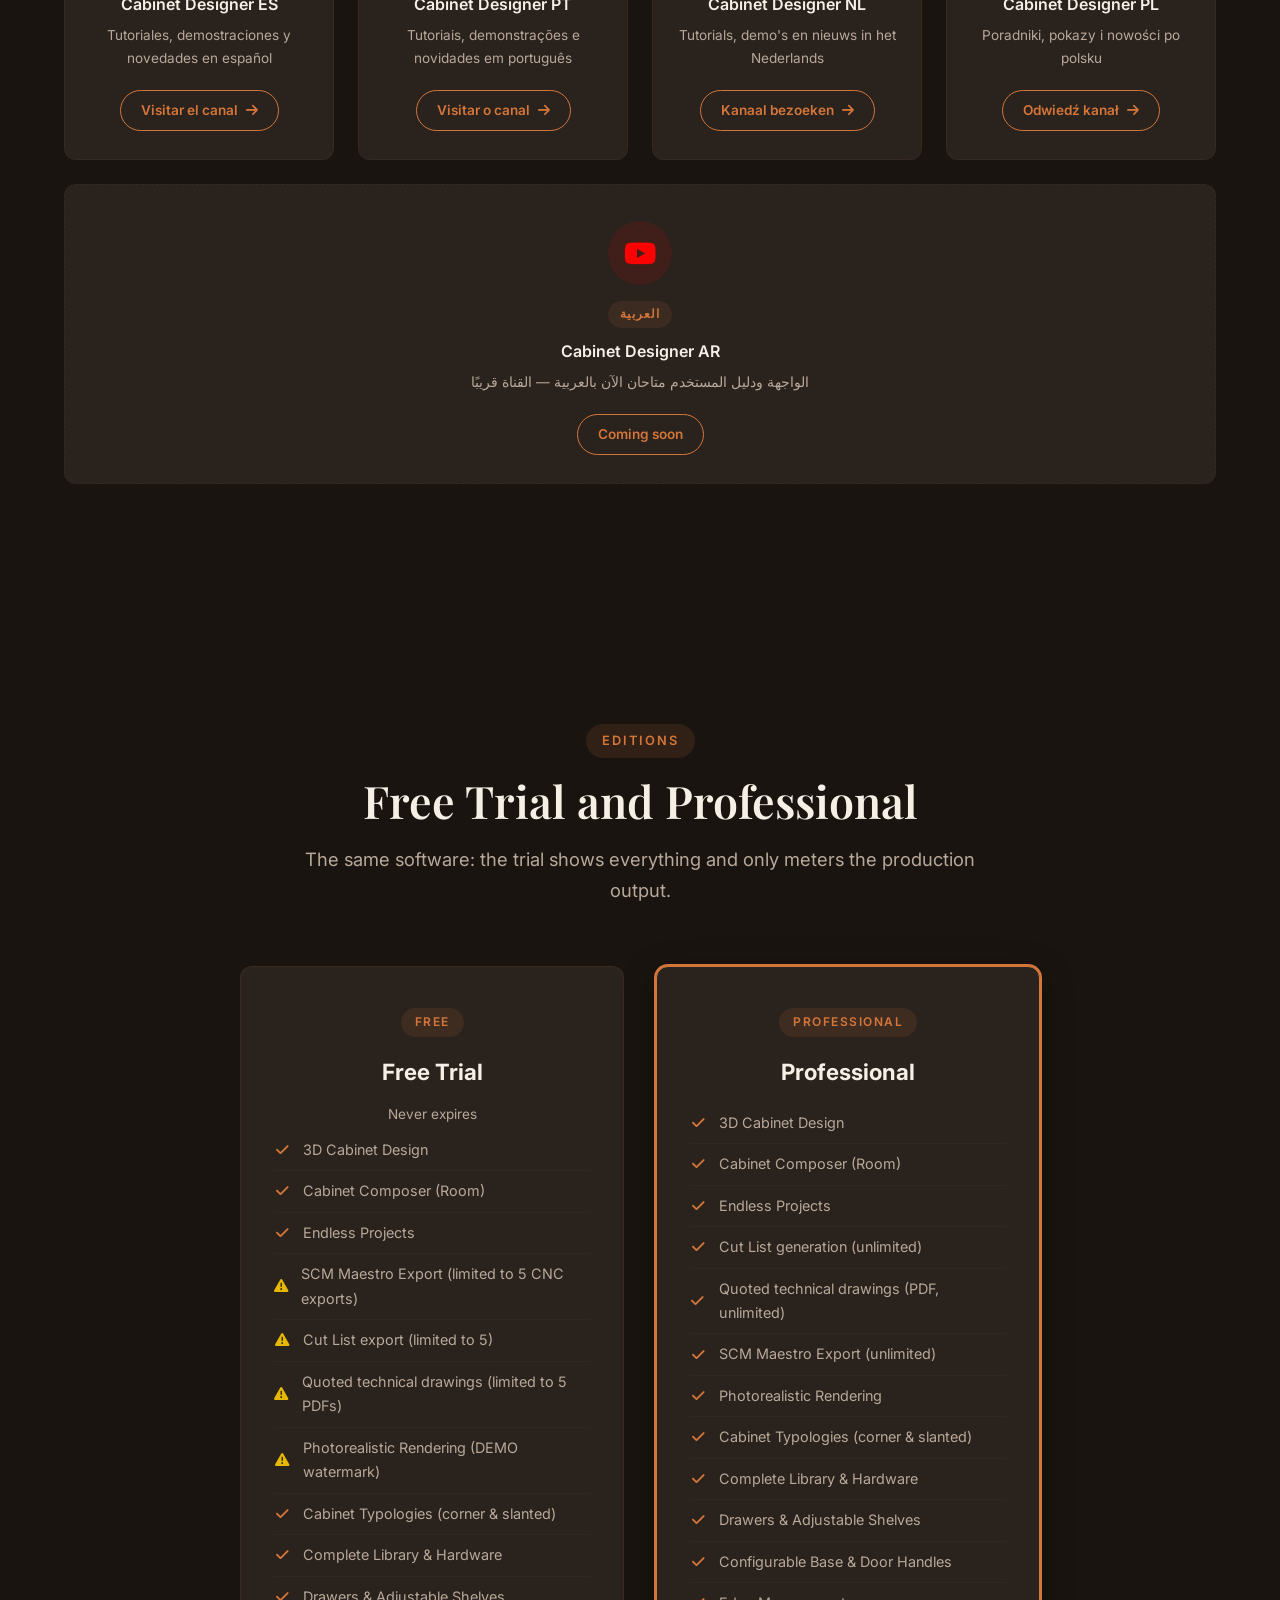
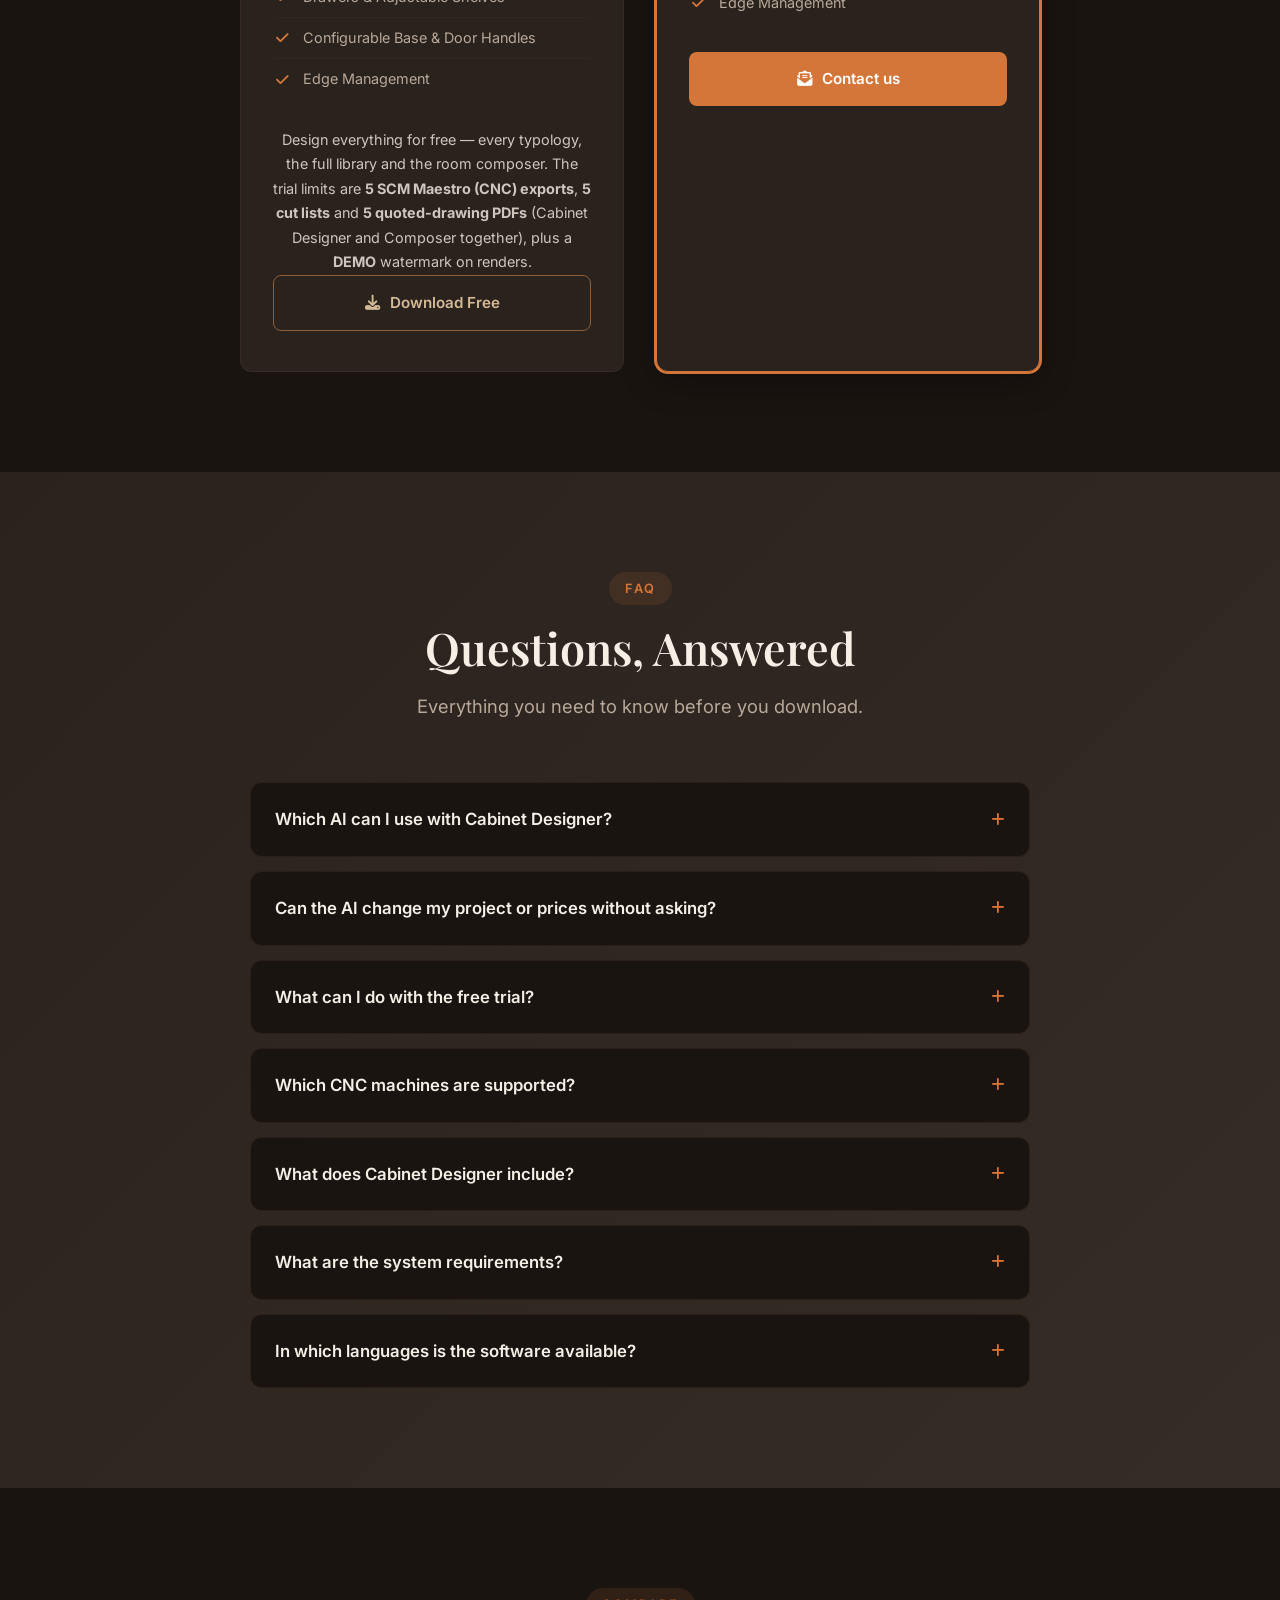
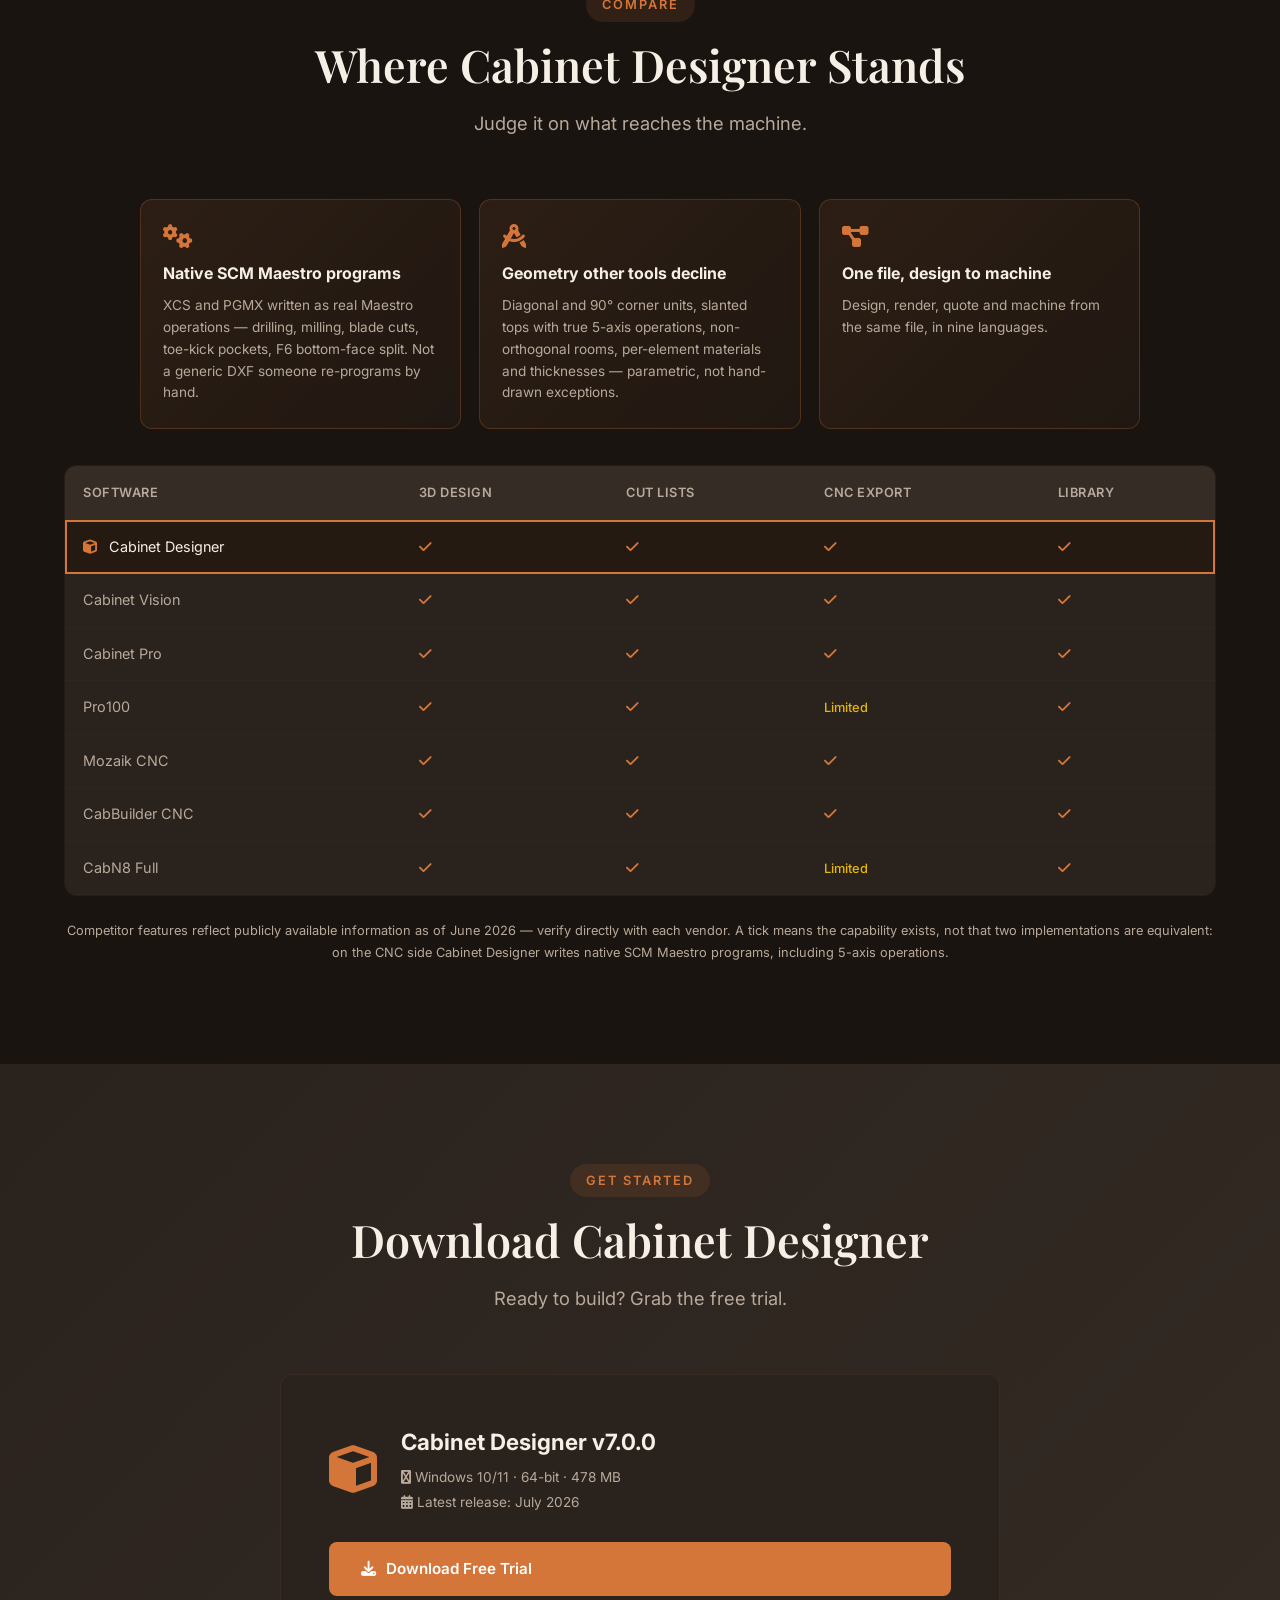
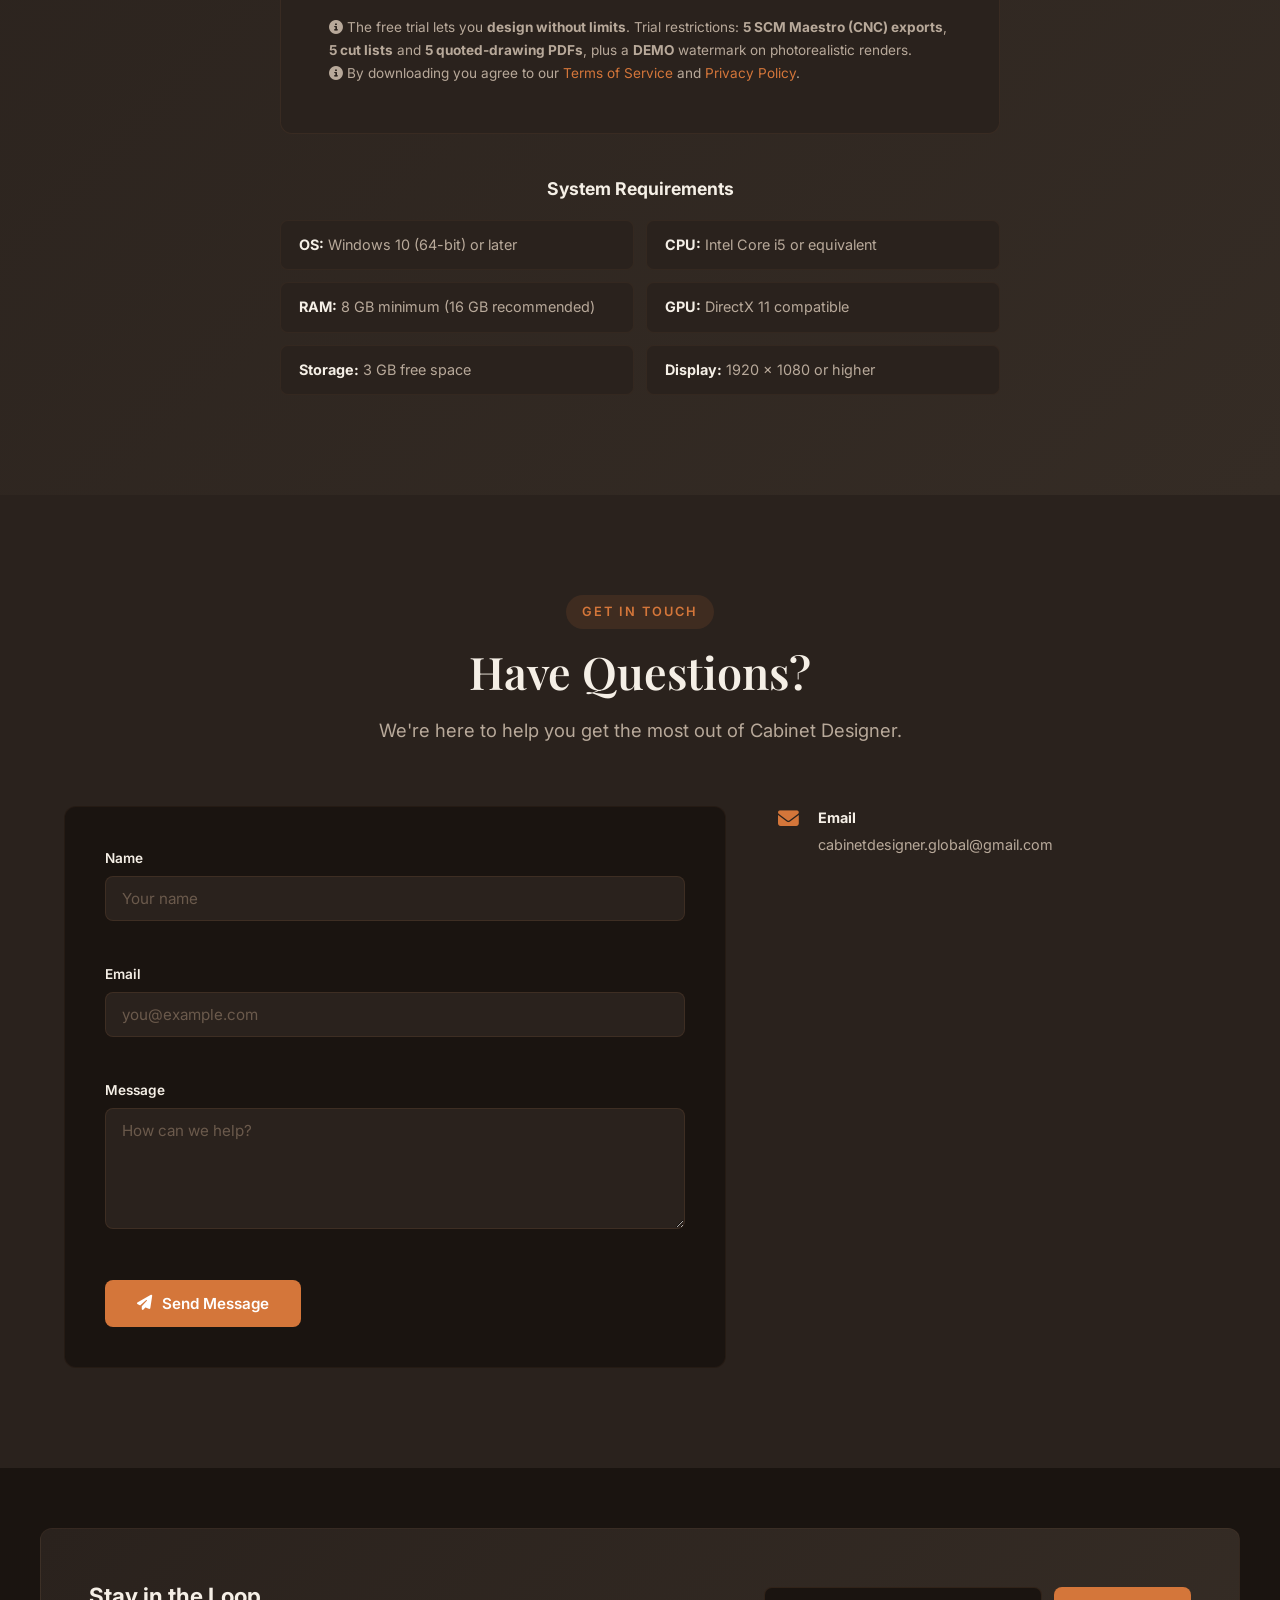
==== commit af96bc9a: "Sito: rilascio 7.0.0 Aggiornato da rilascia_sito.py (latest.json, note, link Full/Demo).  Co-Authore" ====
--- a/index.html
+++ b/index.html
@@ -183,7 +183,7 @@
         in one application.
       </p>
       <div class="hero-actions">
-        <a href="https://github.com/Novermax/cabinet_designer/releases/download/Demo/CabinetDesigner-Setup-Demo-6.5.5.exe" class="btn btn-primary"><i class="fas fa-download"></i> Download Free Trial</a>
+        <a href="https://github.com/Novermax/cabinet_designer/releases/download/Demo/CabinetDesigner-Setup-Demo-7.0.0.exe" class="btn btn-primary"><i class="fas fa-download"></i> Download Free Trial</a>
         <a href="#features" class="btn btn-secondary"><i class="fas fa-list-ul"></i> See the features</a>
       </div>
       <div class="hero-badge">
@@ -920,13 +920,13 @@
         <div class="download-info">
           <i class="fas fa-cube download-icon-large"></i>
           <div>
-            <h3>Cabinet Designer v6.5.5</h3>
+            <h3>Cabinet Designer v7.0.0</h3>
             <p class="download-meta"><i class="fas fa-windows"></i> Windows 10/11 &middot; 64-bit &middot; 478 MB</p>
             <p class="download-meta"><i class="fas fa-calendar-alt"></i> Latest release: July 2026</p>
           </div>
         </div>
         <div class="download-actions">
-          <a href="https://github.com/Novermax/cabinet_designer/releases/download/Demo/CabinetDesigner-Setup-Demo-6.5.5.exe" class="btn btn-primary"><i class="fas fa-download"></i> Download Free Trial</a>
+          <a href="https://github.com/Novermax/cabinet_designer/releases/download/Demo/CabinetDesigner-Setup-Demo-7.0.0.exe" class="btn btn-primary"><i class="fas fa-download"></i> Download Free Trial</a>
         </div>
         <div class="download-notes">
           <p><i class="fas fa-info-circle"></i> The free trial lets you <strong>design without limits</strong>. Trial restrictions: <strong>5 SCM Maestro (CNC) exports</strong>, <strong>5 cut lists</strong> and <strong>5 quoted-drawing PDFs</strong>, plus a <strong>DEMO</strong> watermark on photorealistic renders.</p>
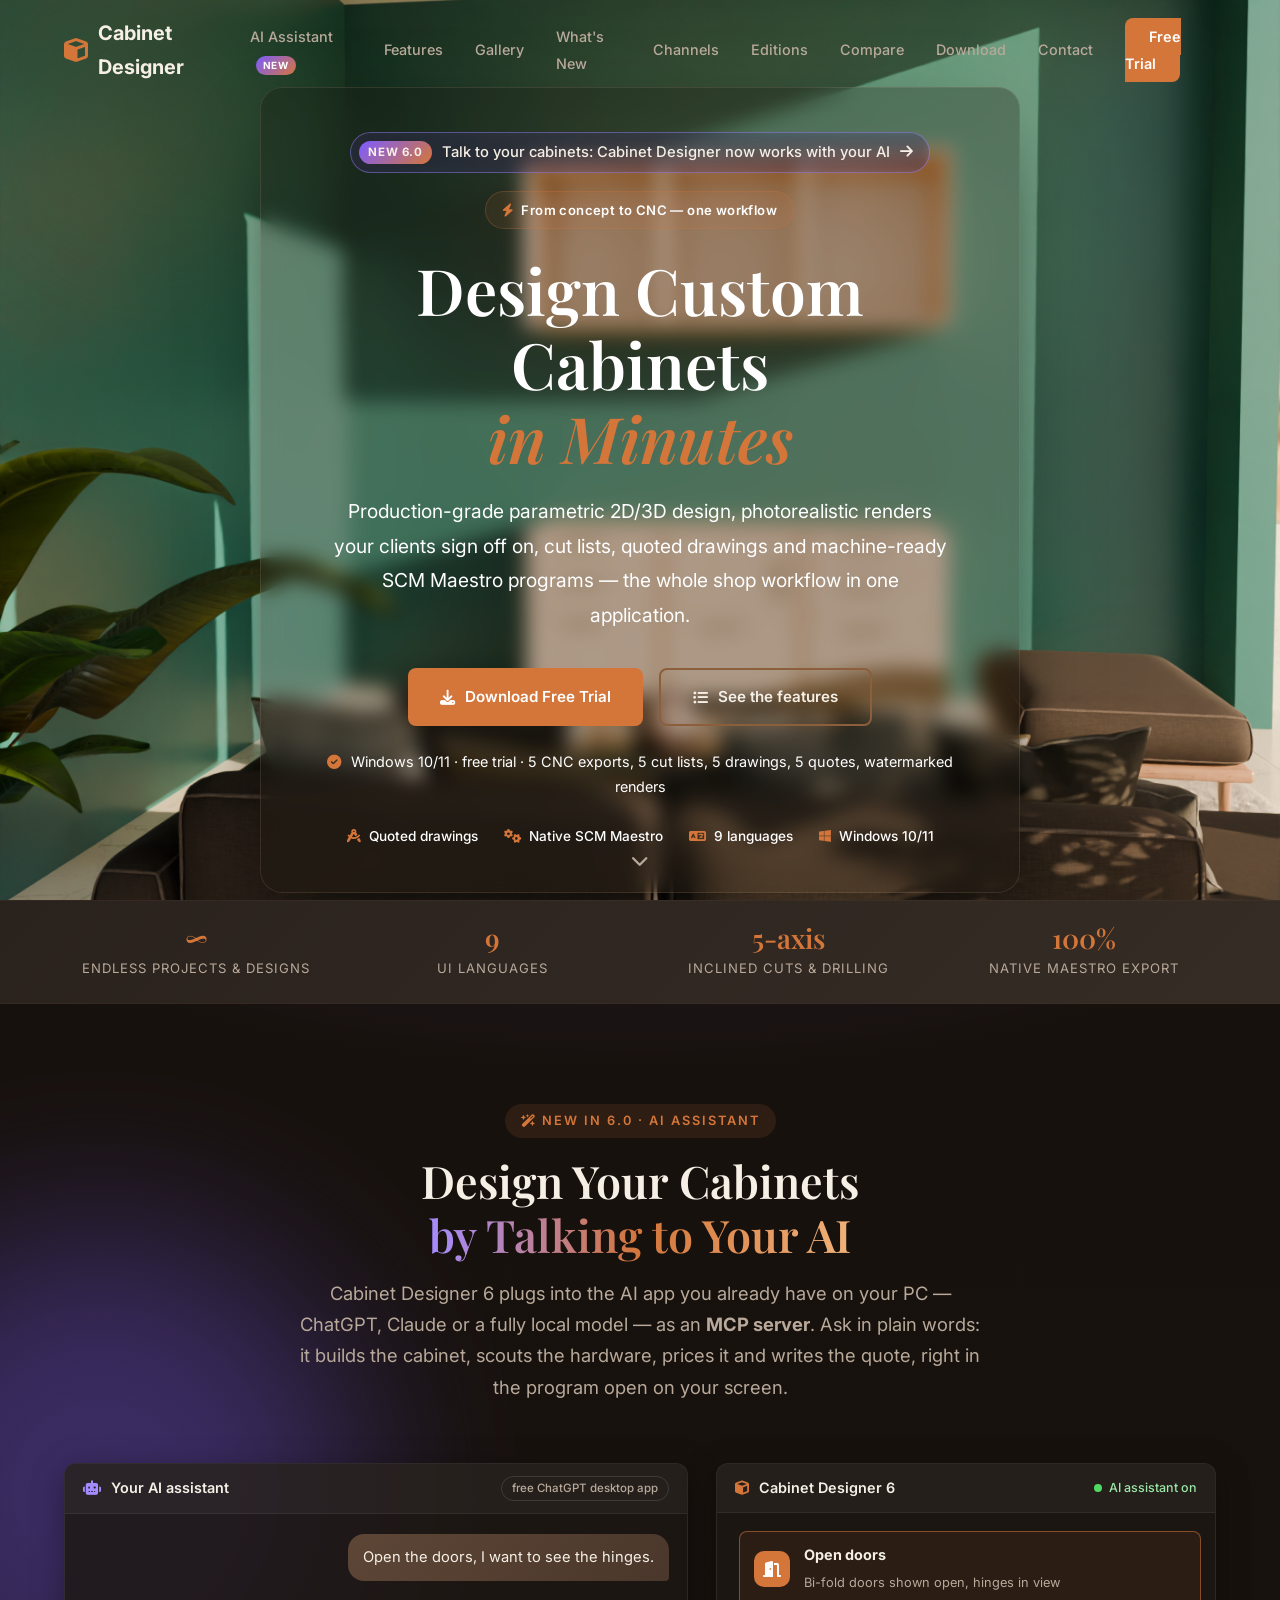
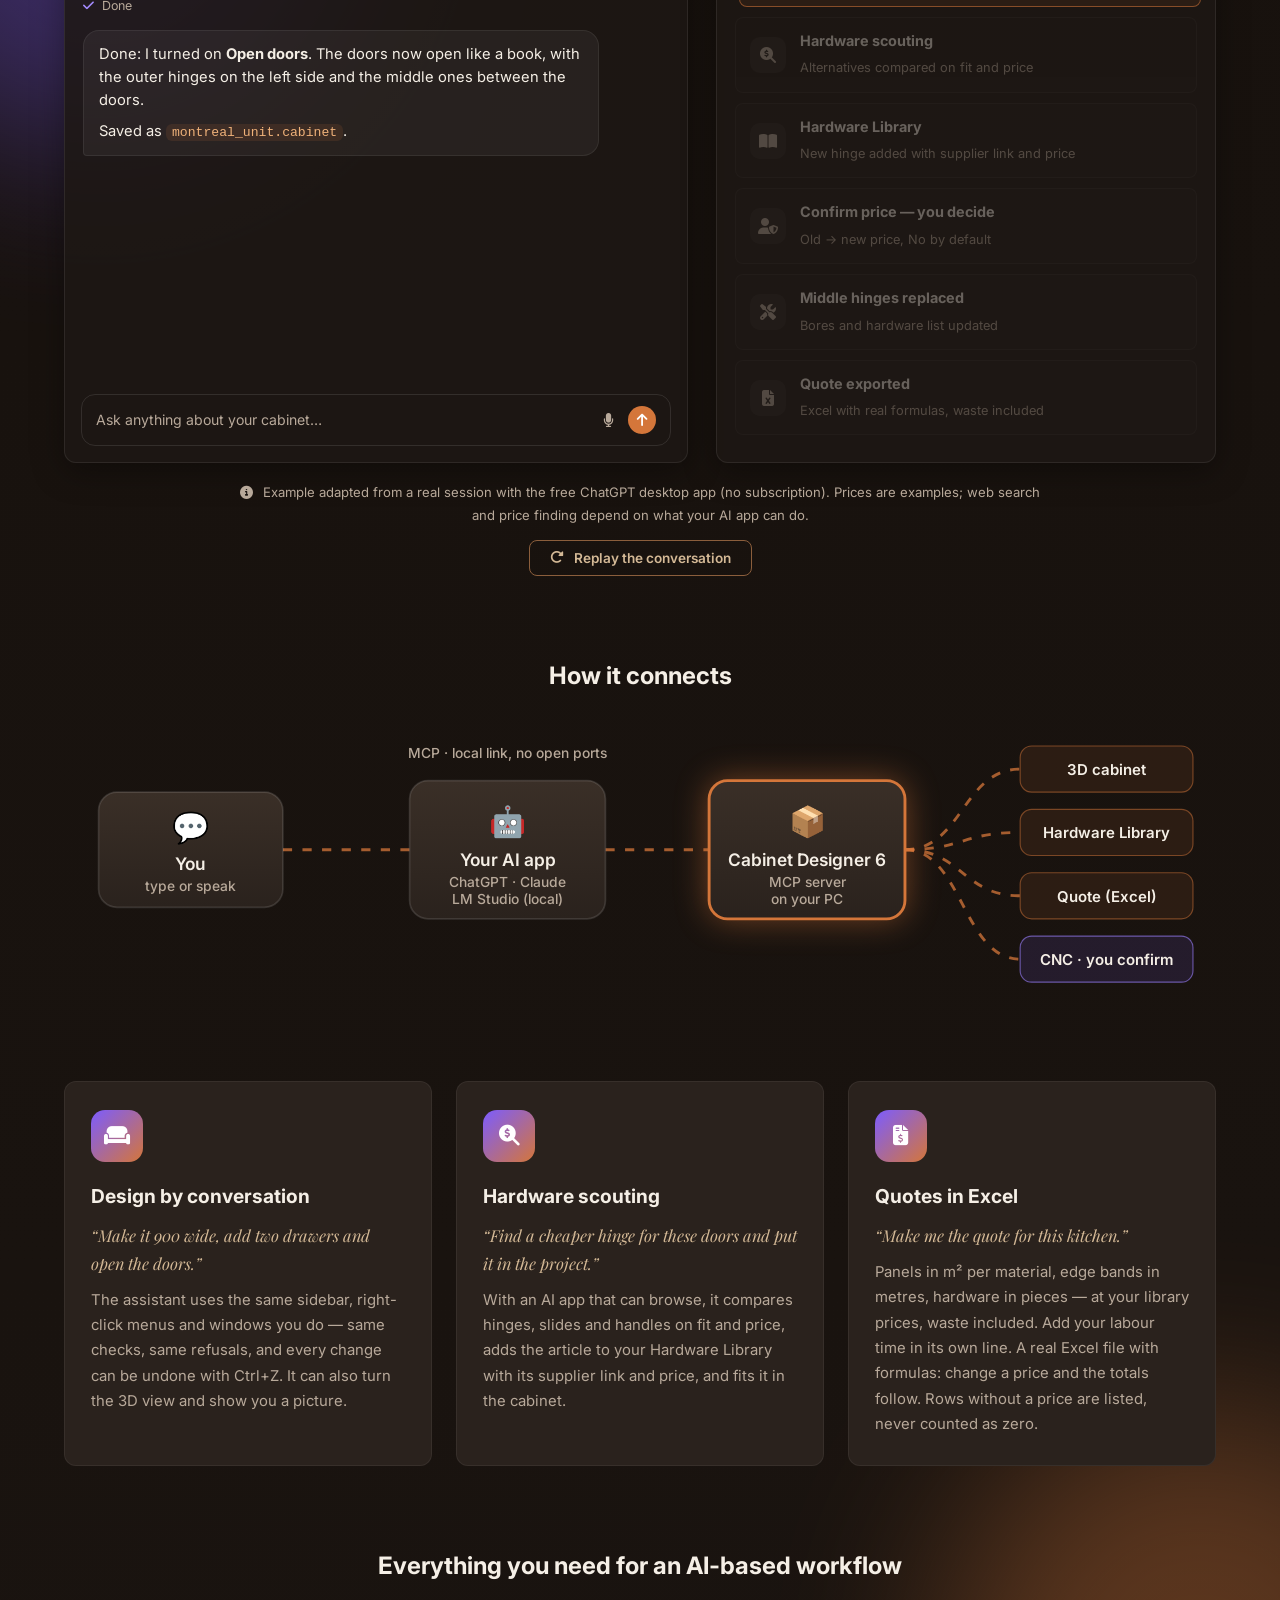
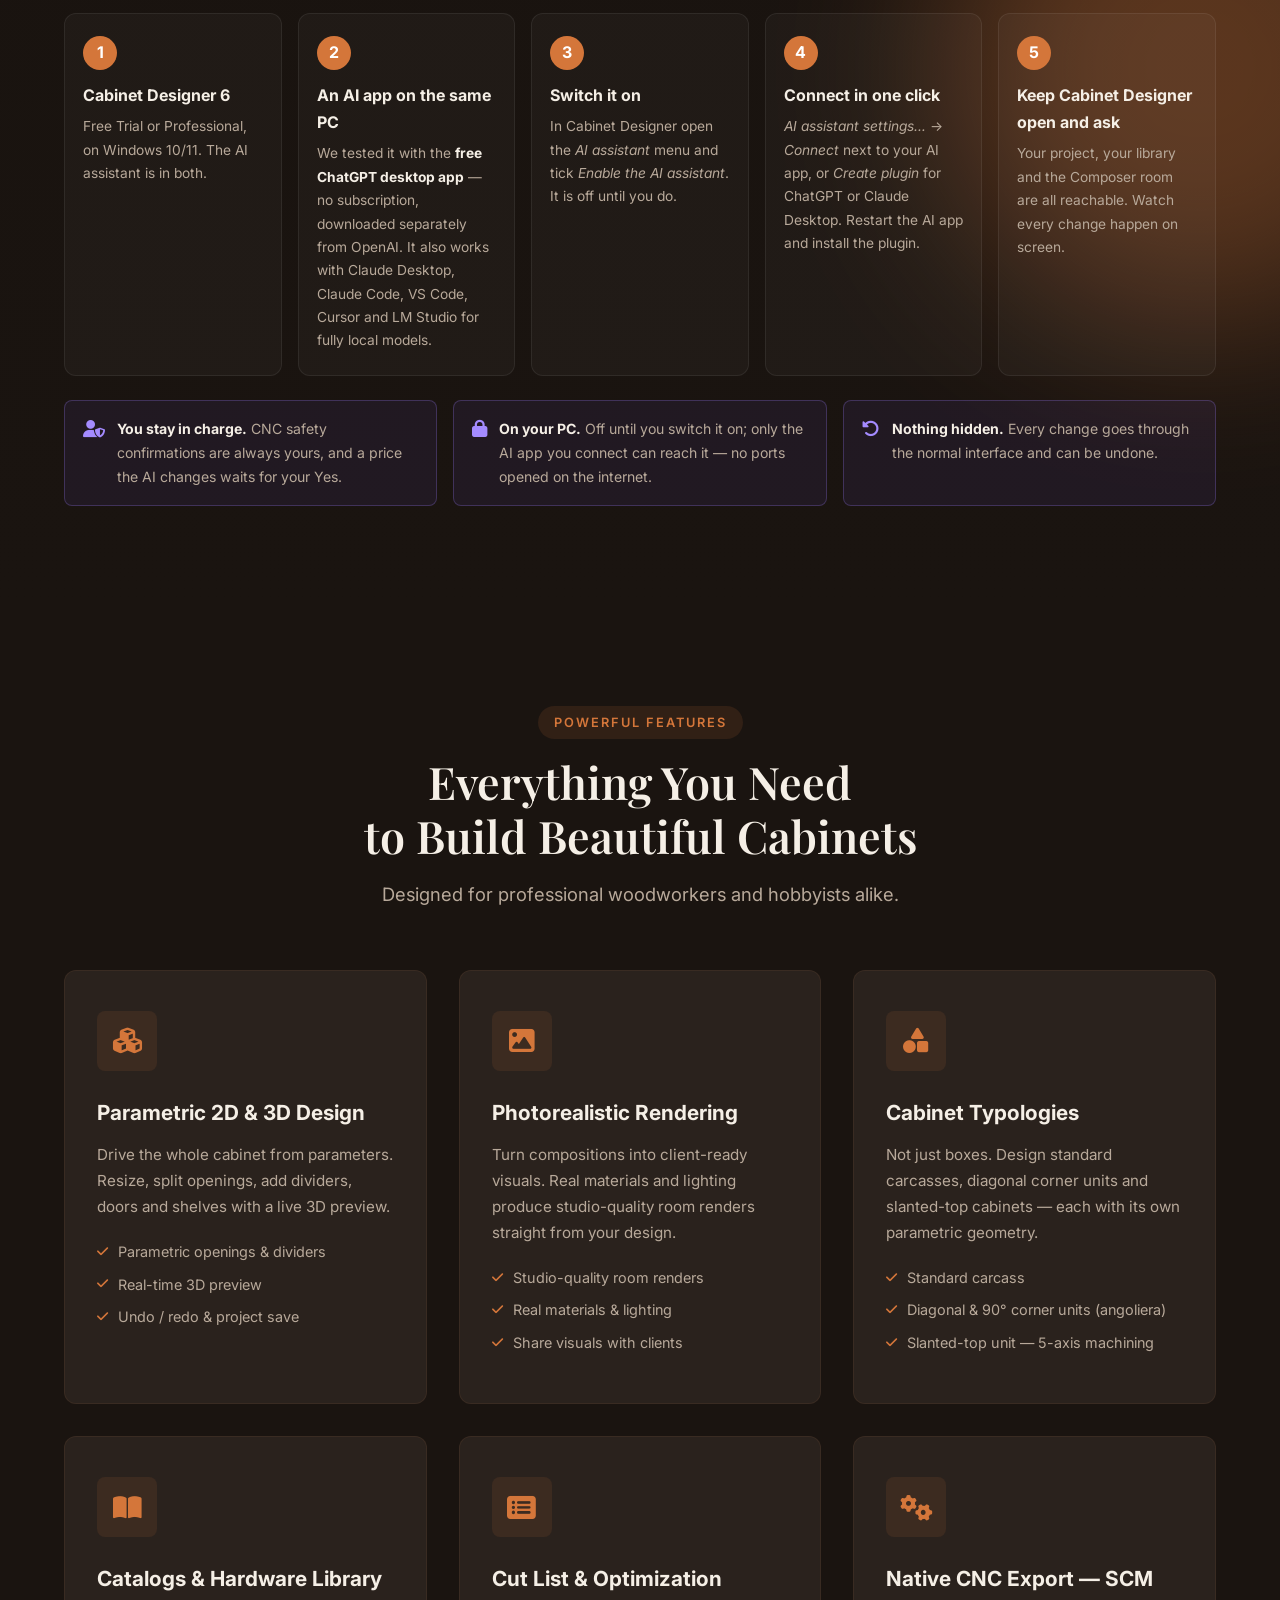
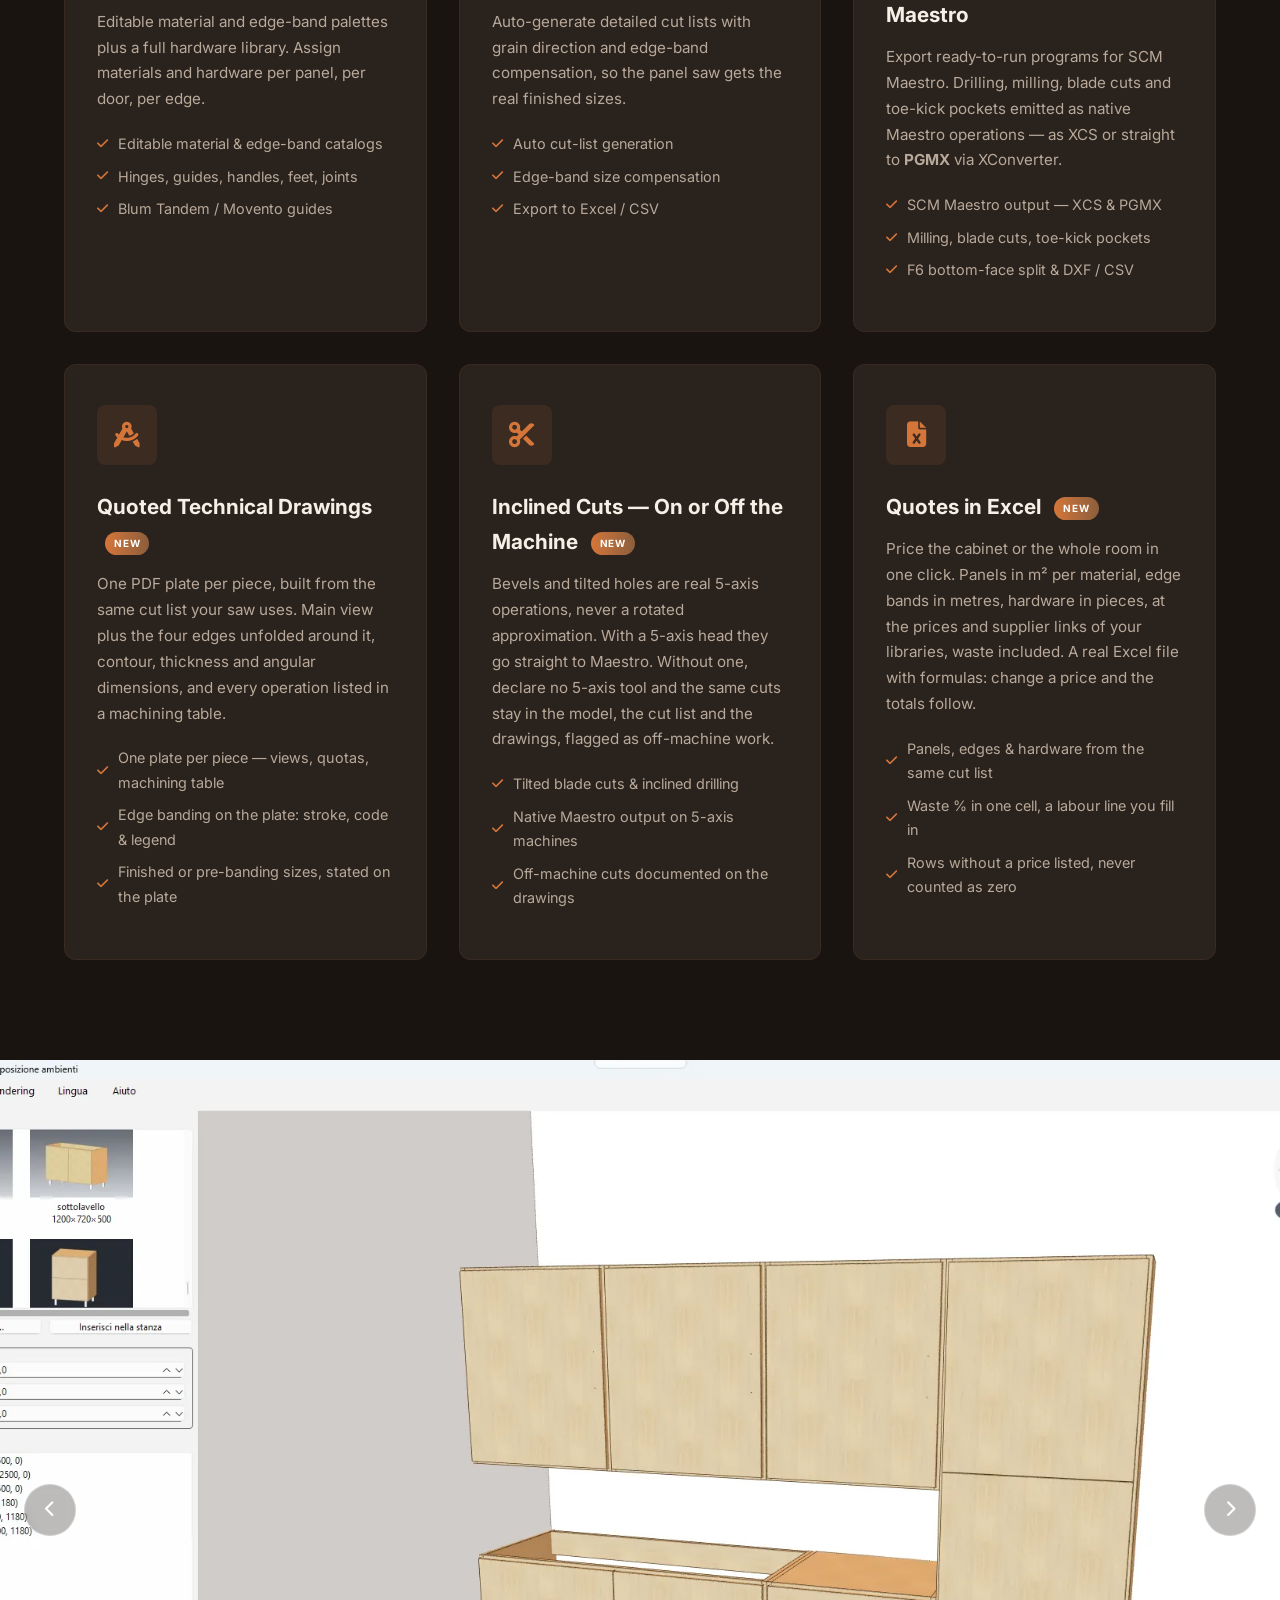
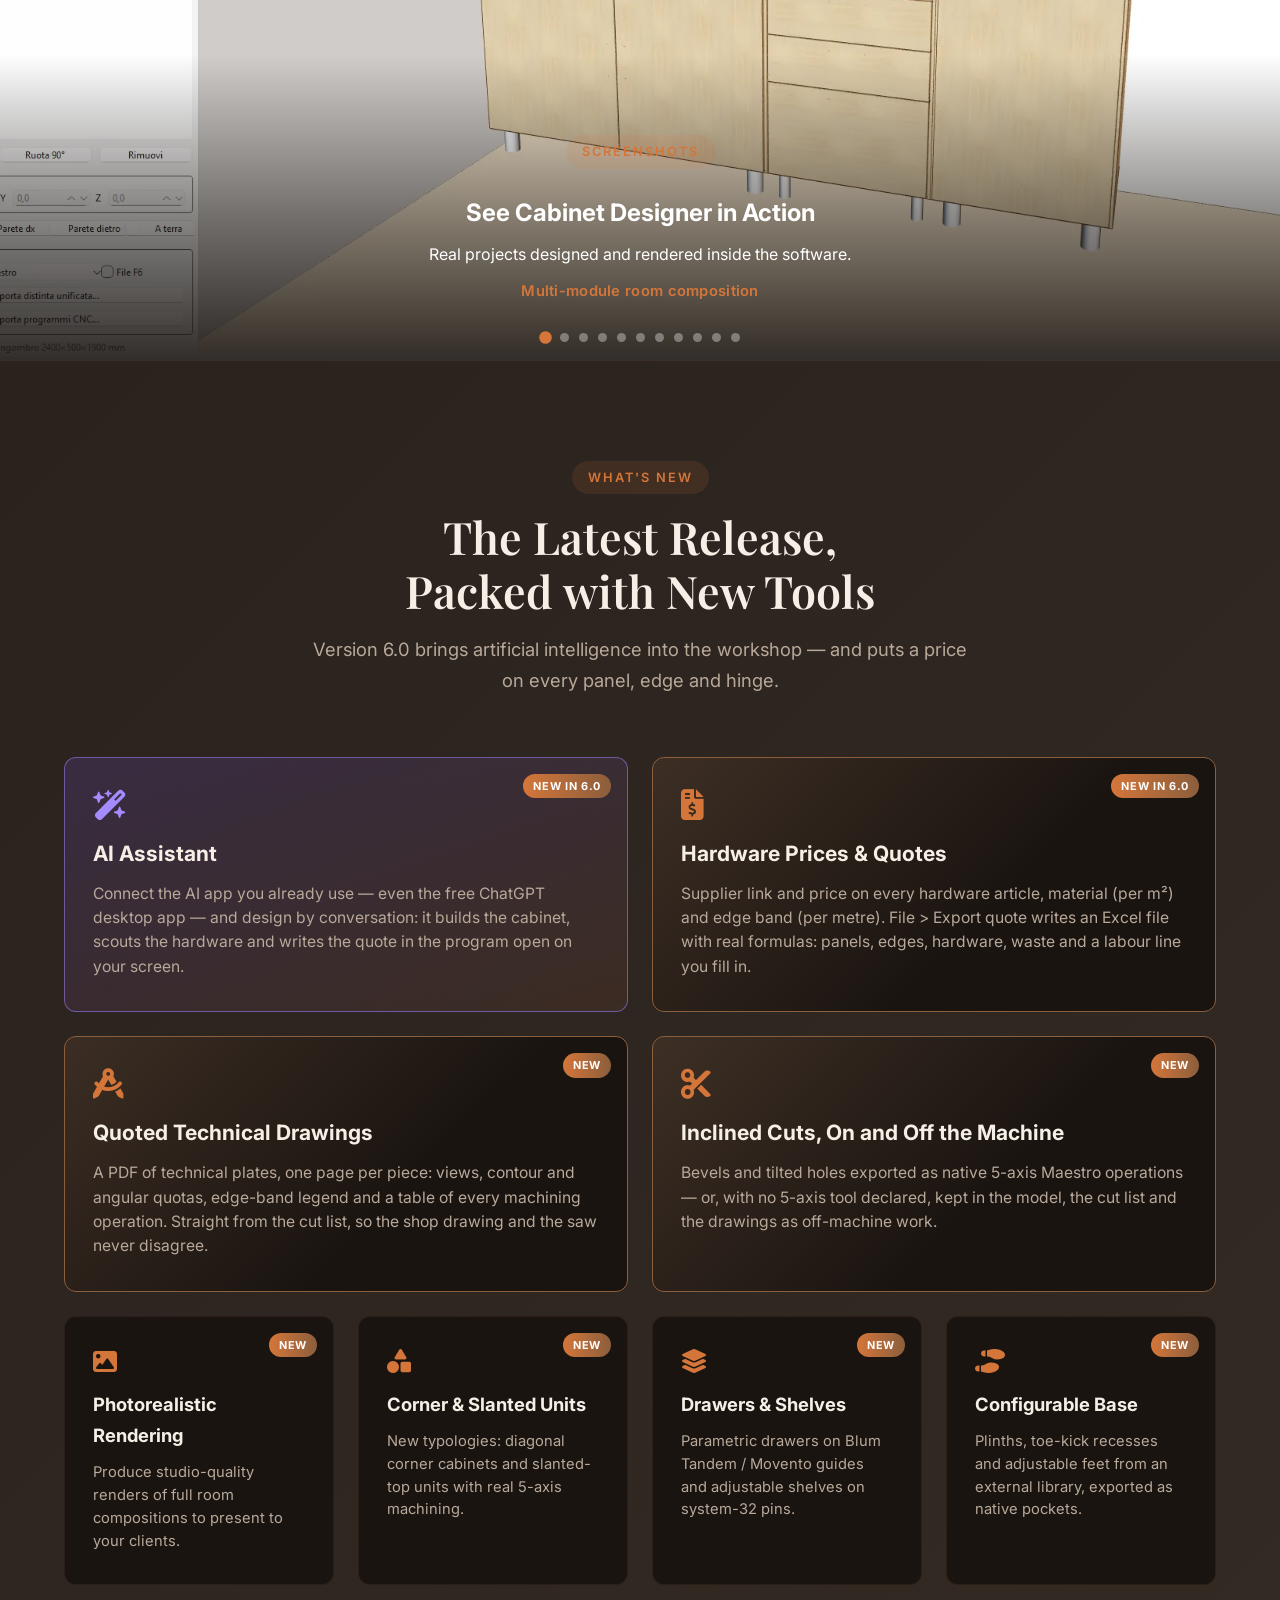
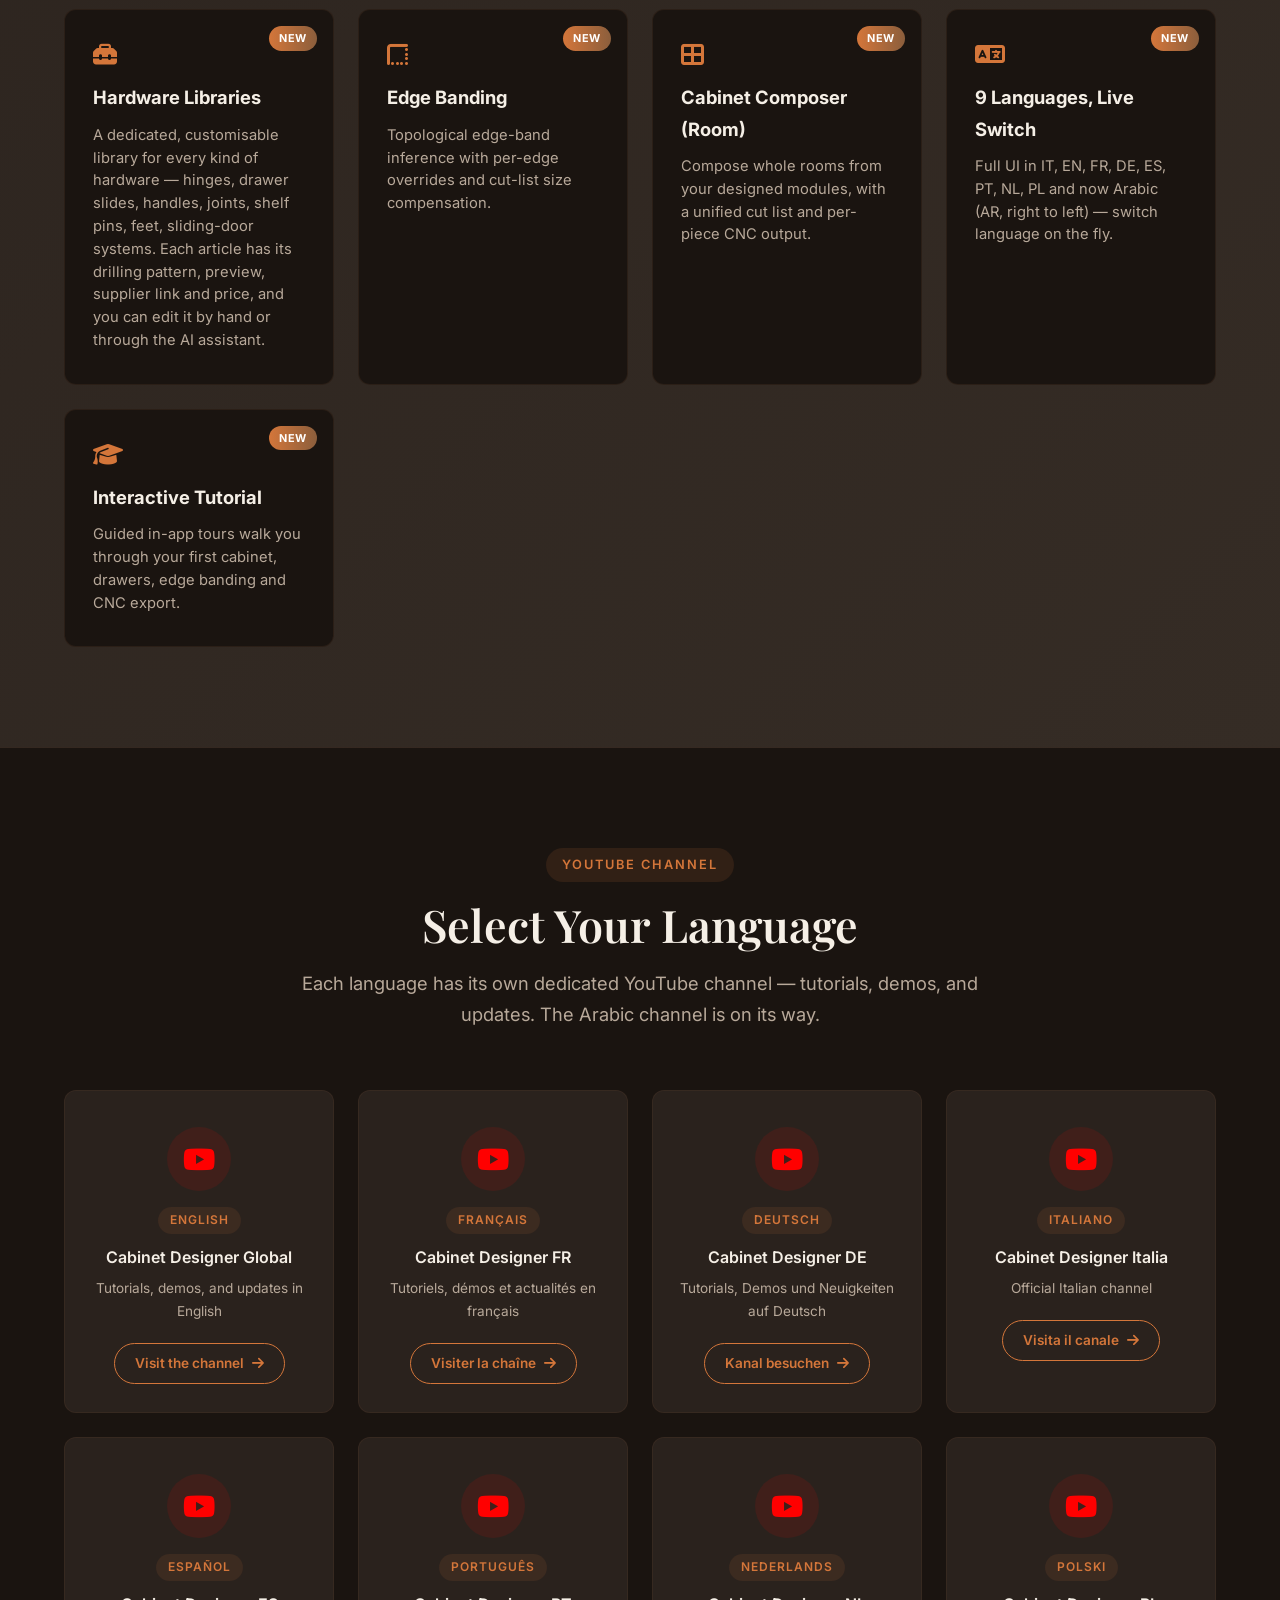
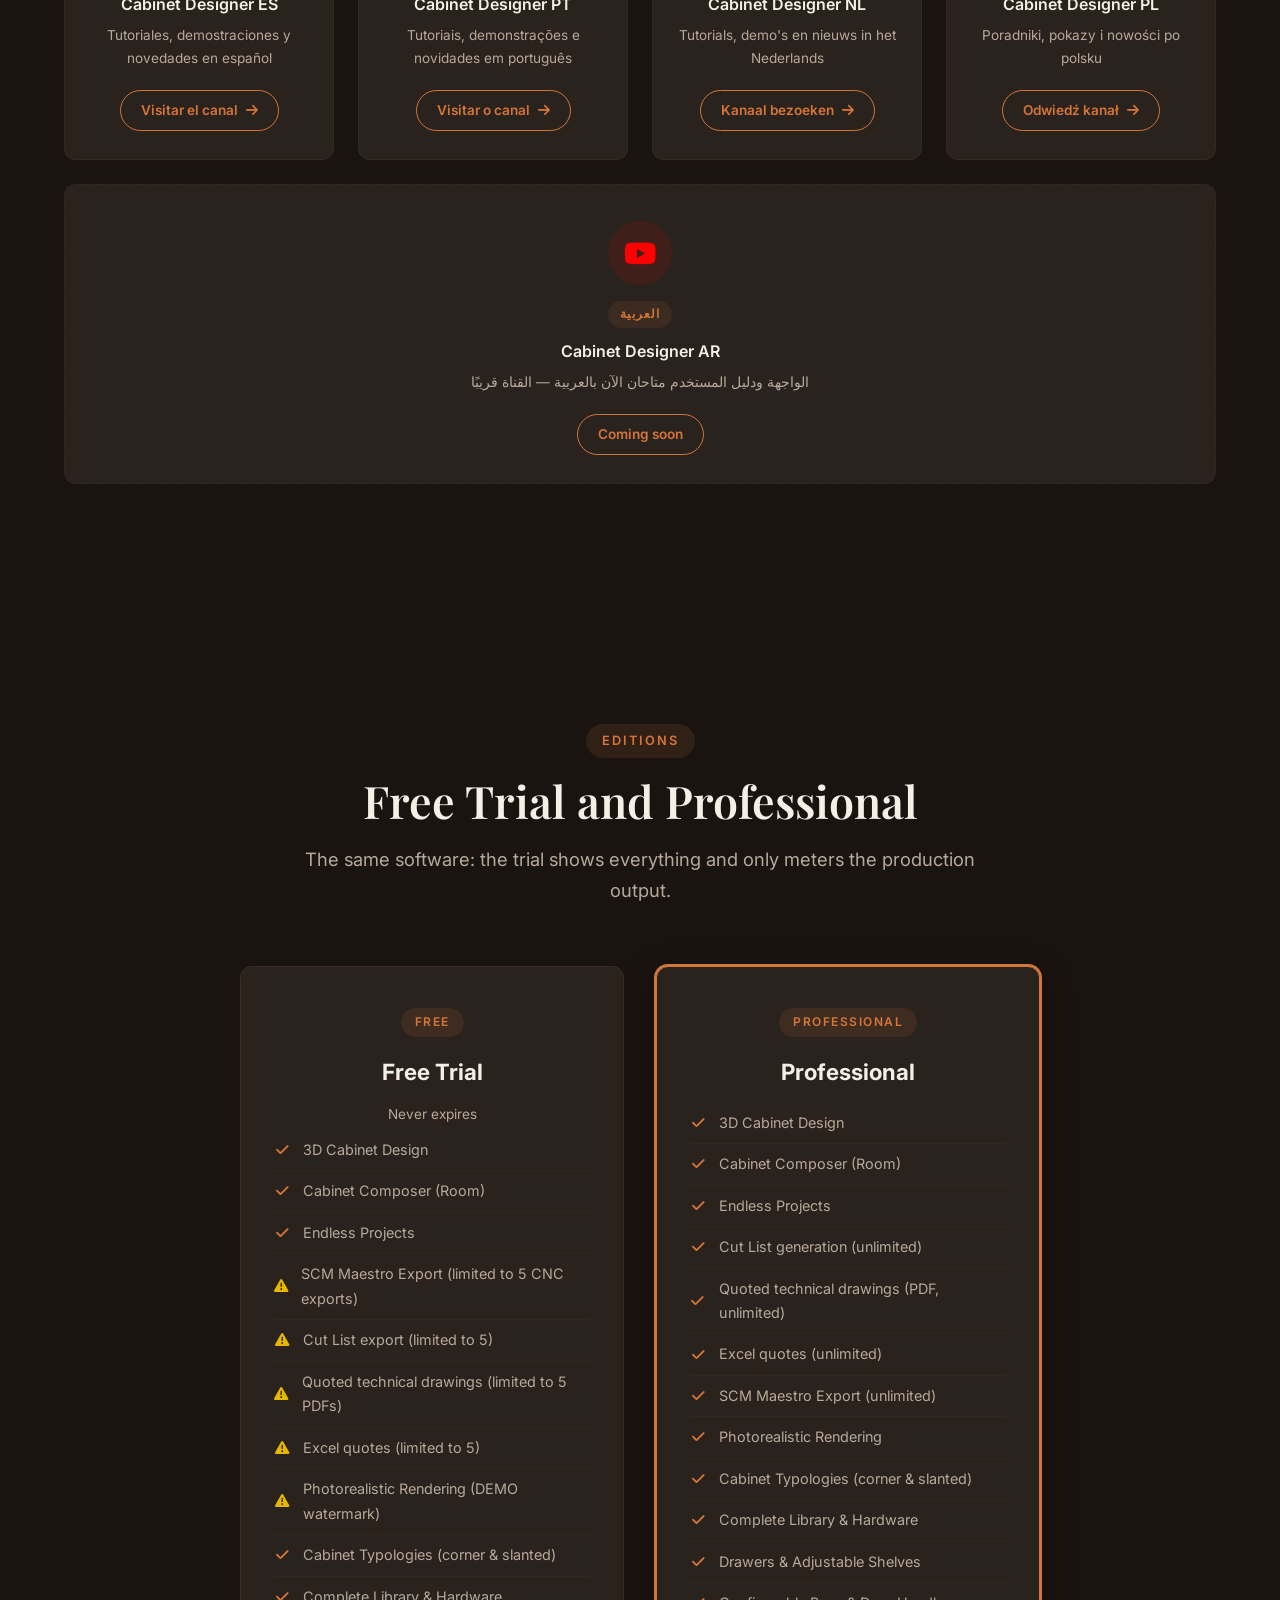
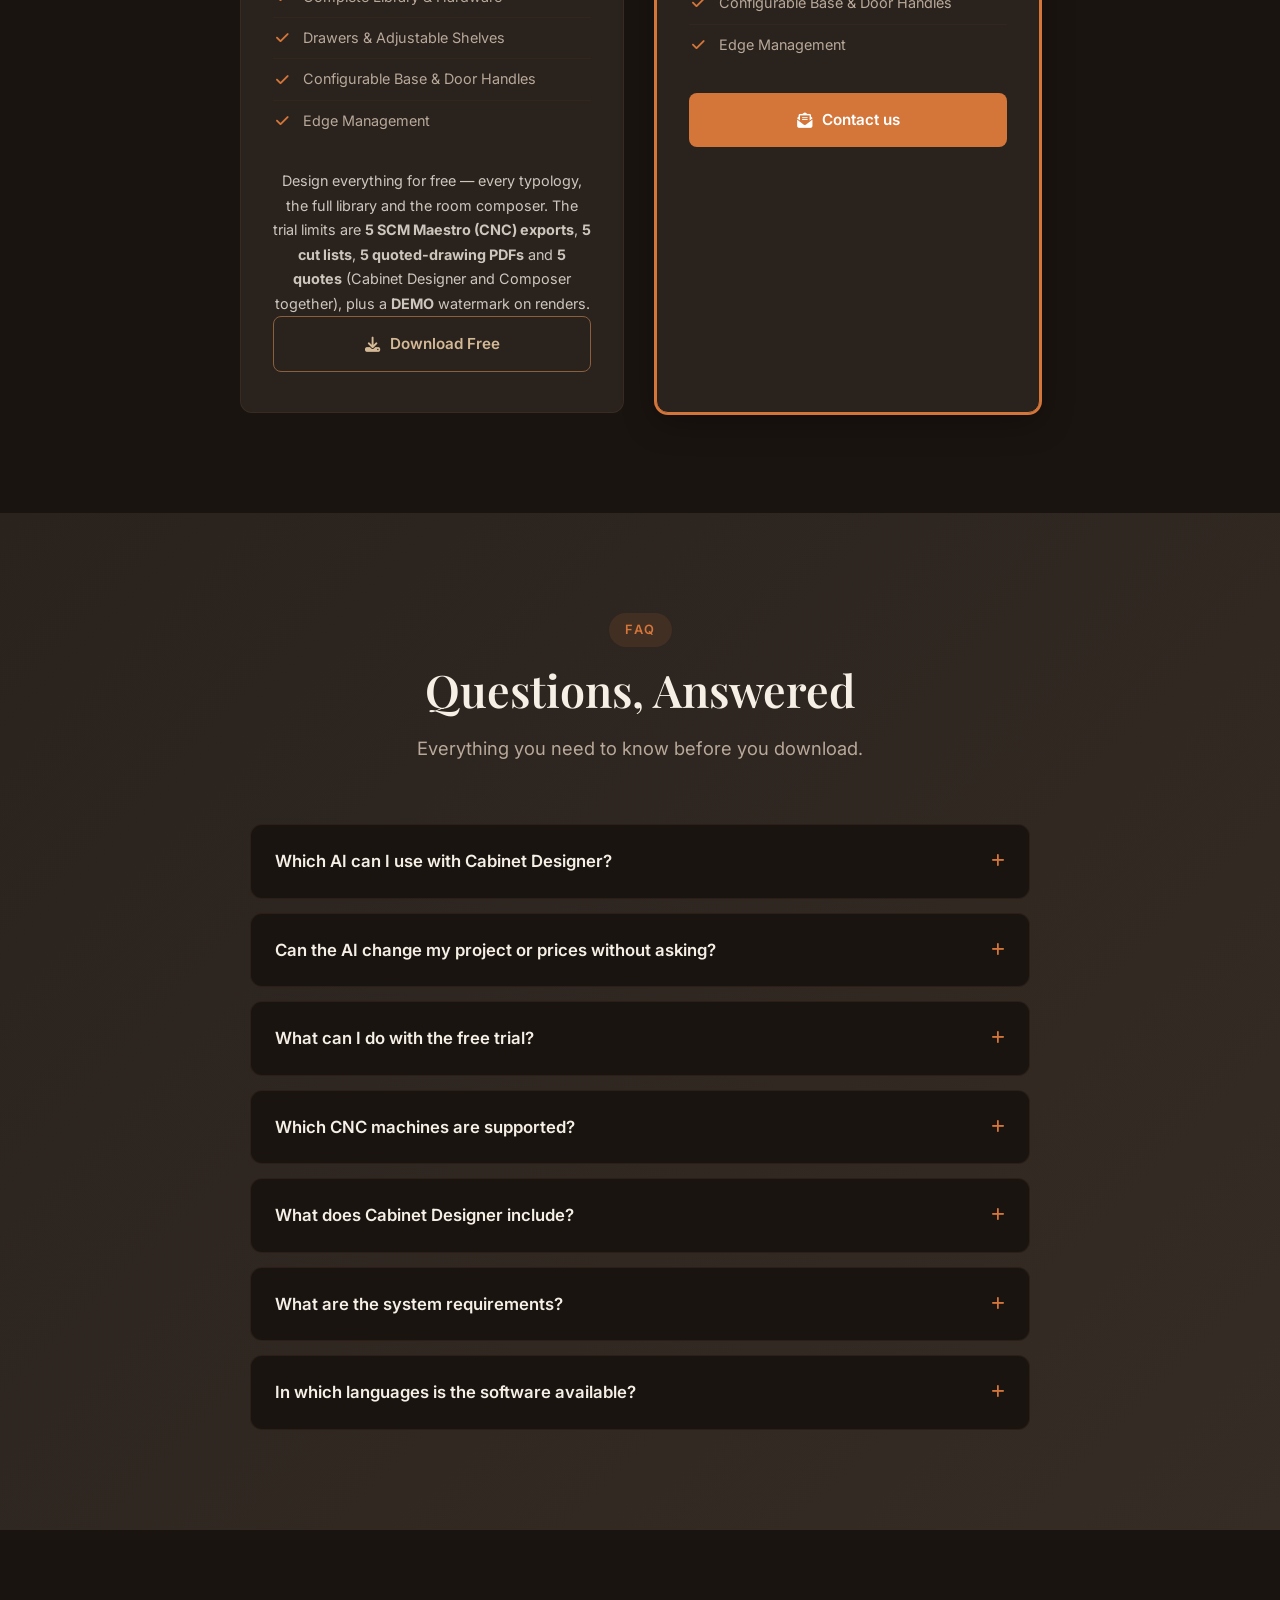
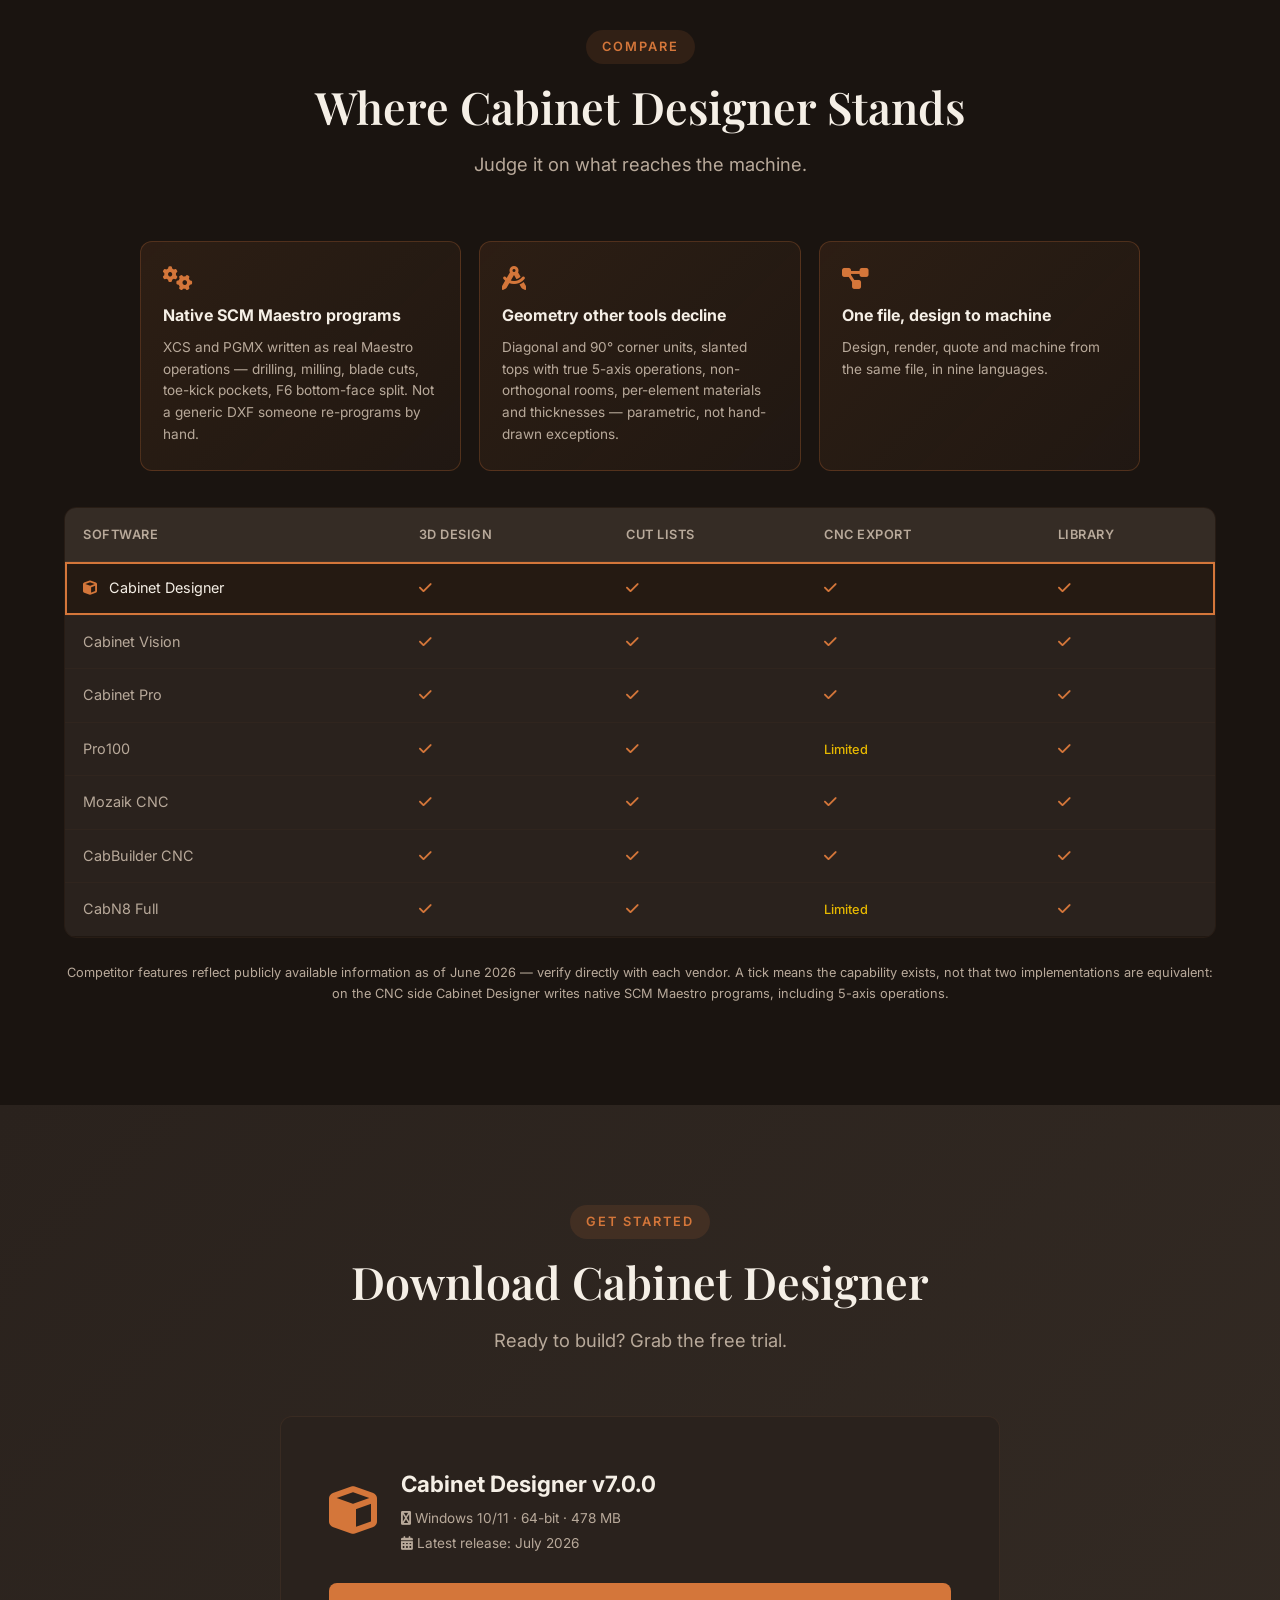
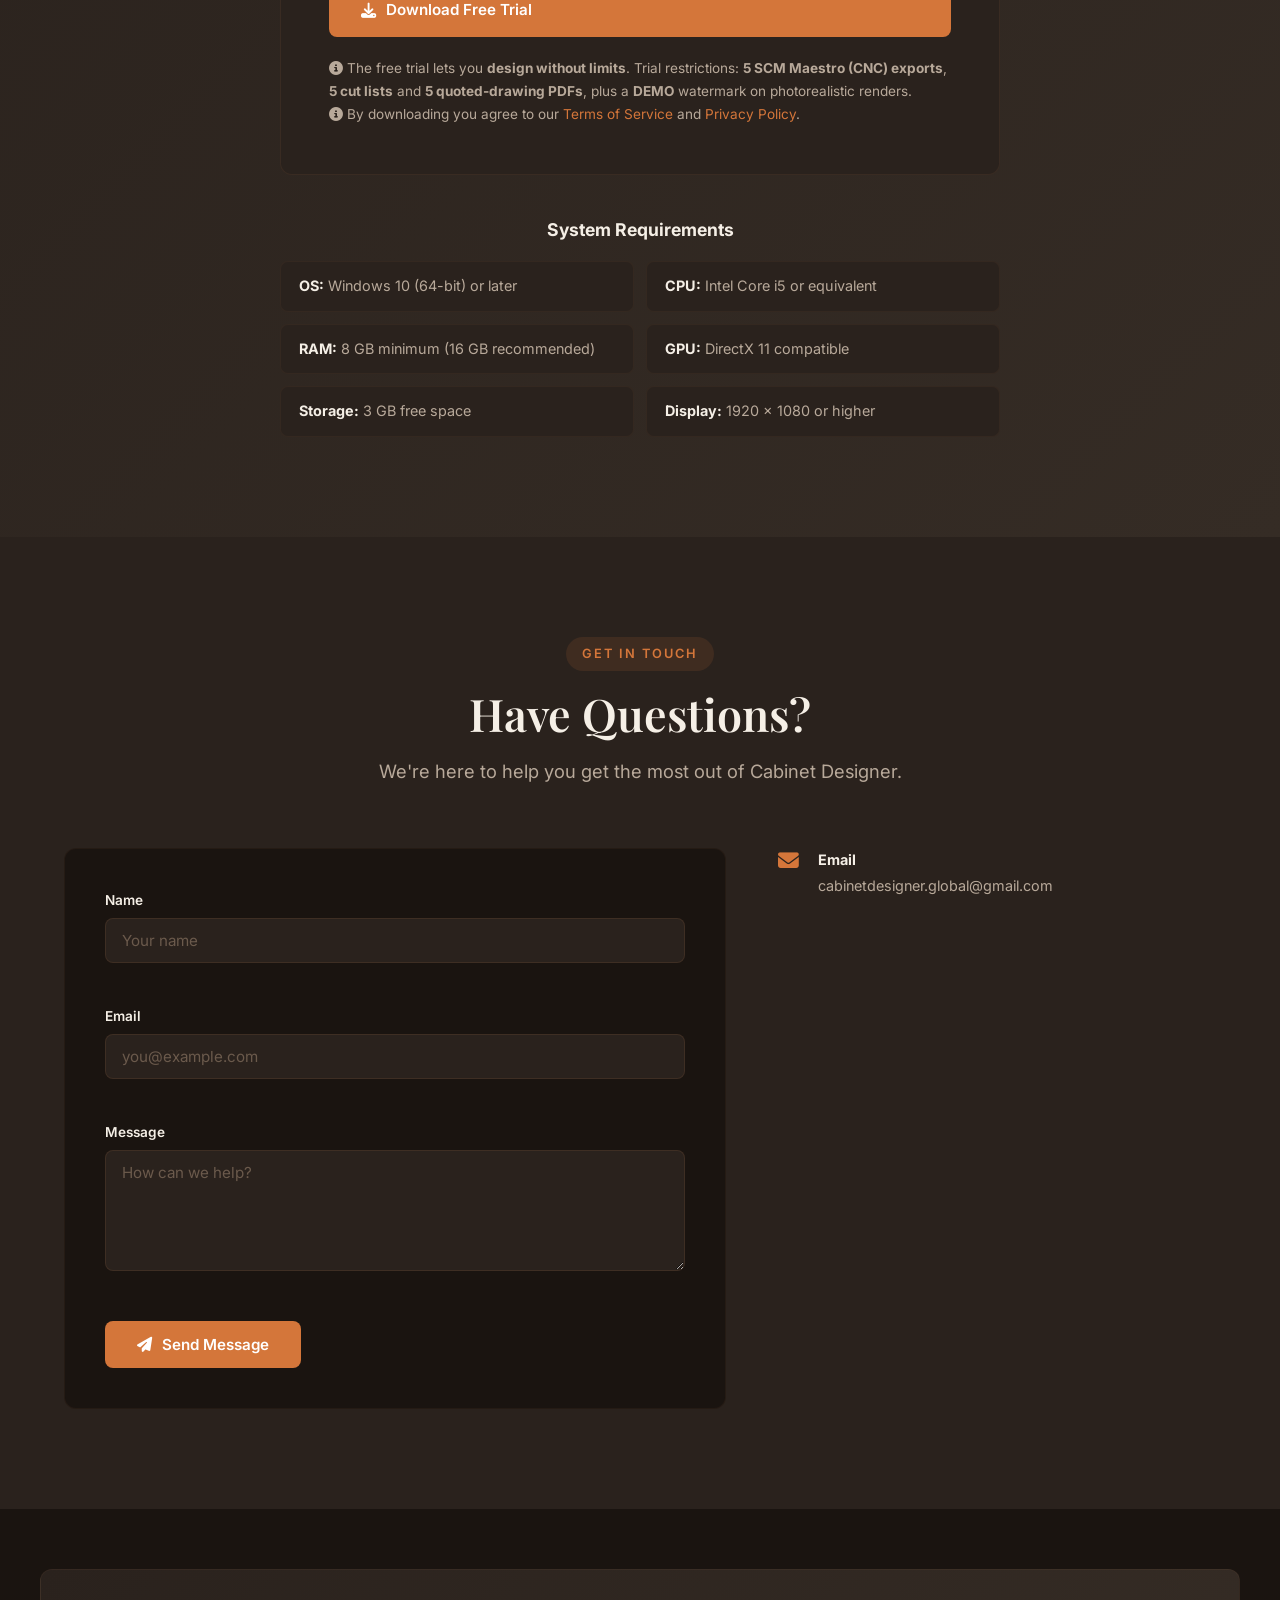
==== commit 5a1c03c8: "Sito: preventivi Excel (carosello, funzionalita', limiti Demo) Slide del preventivo nel carosello, s" ====
--- a/index.html
+++ b/index.html
@@ -94,7 +94,7 @@
         "name": "What can I do with the free trial?",
         "acceptedAnswer": {
           "@type": "Answer",
-          "text": "Design without limits — every typology, the full hardware library, drawers, shelves, edge management and the room composer. The trial shows everything the Professional version does and only meters the production output: 5 SCM Maestro (CNC) exports, 5 cut lists and 5 quoted-drawing PDFs (Cabinet Designer and the Composer together), plus a DEMO watermark on photorealistic renders. In the Professional version they are unlimited."
+          "text": "Design without limits — every typology, the full hardware library, drawers, shelves, edge management and the room composer. The trial shows everything the Professional version does and only meters the production output: 5 SCM Maestro (CNC) exports, 5 cut lists, 5 quoted-drawing PDFs and 5 Excel quotes (Cabinet Designer and the Composer together), plus a DEMO watermark on photorealistic renders. In the Professional version they are unlimited."
         }
       },
       {
@@ -110,7 +110,7 @@
         "name": "What does Cabinet Designer include?",
         "acceptedAnswer": {
           "@type": "Answer",
-          "text": "A complete design-to-machine chain, not a drawing tool: parametric carcasses, corner and slanted-top typologies, the hardware and material libraries, edge-banding technology with blank compensation, cut lists, quoted PDF drawings, photorealistic rendering and native SCM Maestro programs (XCS/PGMX) — including 5-axis operations and the F6 bottom-face split. It covers both Cabinet Designer and the room Composer, in nine languages."
+          "text": "A complete design-to-machine chain, not a drawing tool: parametric carcasses, corner and slanted-top typologies, the hardware and material libraries, edge-banding technology with blank compensation, cut lists, quoted PDF drawings, Excel quotes, photorealistic rendering and native SCM Maestro programs (XCS/PGMX) — including 5-axis operations and the F6 bottom-face split. It covers both Cabinet Designer and the room Composer, in nine languages."
         }
       },
       {
@@ -187,7 +187,7 @@
         <a href="#features" class="btn btn-secondary"><i class="fas fa-list-ul"></i> See the features</a>
       </div>
       <div class="hero-badge">
-        <i class="fas fa-check-circle"></i> Windows 10/11 &middot; free trial &middot; 5 CNC exports, 5 cut lists, 5 drawings, watermarked renders
+        <i class="fas fa-check-circle"></i> Windows 10/11 &middot; free trial &middot; 5 CNC exports, 5 cut lists, 5 drawings, 5 quotes, watermarked renders
       </div>
 
       <ul class="hero-trust" aria-label="Key highlights">
@@ -452,6 +452,18 @@
             <li><i class="fas fa-check"></i> Off-machine cuts documented on the drawings</li>
           </ul>
         </div>
+        <div class="feature-card fade-section">
+          <div class="feature-icon">
+            <i class="fas fa-file-excel"></i>
+          </div>
+          <h3>Quotes in Excel <span class="feature-tag">New</span></h3>
+          <p>Price the cabinet or the whole room in one click. Panels in m² per material, edge bands in metres, hardware in pieces, at the prices and supplier links of your libraries, waste included. A real Excel file with formulas: change a price and the totals follow.</p>
+          <ul class="feature-list">
+            <li><i class="fas fa-check"></i> Panels, edges &amp; hardware from the same cut list</li>
+            <li><i class="fas fa-check"></i> Waste % in one cell, a labour line you fill in</li>
+            <li><i class="fas fa-check"></i> Rows without a price listed, never counted as zero</li>
+          </ul>
+        </div>
       </div>
     </div>
   </section>
@@ -509,6 +521,12 @@
         <picture>
           <source srcset="assets/images/gallery-9.webp" type="image/webp">
           <img src="assets/images/gallery-9.png" alt="Cabinet Designer — quoted technical drawing plate: dimensions, edge-banding legend and machining table" width="1920" height="1345" loading="lazy" decoding="async">
+        </picture>
+      </div>
+      <div class="gallery-slide is-doc" data-title="NEW — Excel quote: panels, edges, hardware and labour">
+        <picture>
+          <source srcset="assets/images/gallery-11.webp" type="image/webp">
+          <img src="assets/images/gallery-11.png" alt="Cabinet Designer — Excel quote: the cabinet in 3/4, panels in m² per material, hardware in pieces with supplier links, labour line and total excluding VAT" width="1479" height="883" loading="lazy" decoding="async">
         </picture>
       </div>
       <div class="gallery-slide" data-title="NEW — Element numbering: every piece named on the 3D view">
@@ -741,6 +759,7 @@
             <li><i class="fas fa-exclamation-triangle"></i> SCM Maestro Export (limited to 5 CNC exports)</li>
             <li><i class="fas fa-exclamation-triangle"></i> Cut List export (limited to 5)</li>
             <li><i class="fas fa-exclamation-triangle"></i> Quoted technical drawings (limited to 5 PDFs)</li>
+            <li><i class="fas fa-exclamation-triangle"></i> Excel quotes (limited to 5)</li>
             <li><i class="fas fa-exclamation-triangle"></i> Photorealistic Rendering (DEMO watermark)</li>
             <li><i class="fas fa-check"></i> Cabinet Typologies (corner &amp; slanted)</li>
             <li><i class="fas fa-check"></i> Complete Library &amp; Hardware</li>
@@ -748,7 +767,7 @@
             <li><i class="fas fa-check"></i> Configurable Base &amp; Door Handles</li>
             <li><i class="fas fa-check"></i> Edge Management</li>
           </ul>
-          <p class="pricing-note" style="margin-top:12px;font-size:0.9rem;opacity:0.8;">Design everything for free — every typology, the full library and the room composer. The trial limits are <strong>5 SCM Maestro (CNC) exports</strong>, <strong>5 cut lists</strong> and <strong>5 quoted-drawing PDFs</strong> (Cabinet Designer and Composer together), plus a <strong>DEMO</strong> watermark on renders.</p>
+          <p class="pricing-note" style="margin-top:12px;font-size:0.9rem;opacity:0.8;">Design everything for free — every typology, the full library and the room composer. The trial limits are <strong>5 SCM Maestro (CNC) exports</strong>, <strong>5 cut lists</strong>, <strong>5 quoted-drawing PDFs</strong> and <strong>5 quotes</strong> (Cabinet Designer and Composer together), plus a <strong>DEMO</strong> watermark on renders.</p>
           <a href="#download" class="btn btn-outline"><i class="fas fa-download"></i> Download Free</a>
         </div>
         <div class="pricing-card pricing-featured fade-section">
@@ -760,6 +779,7 @@
             <li><i class="fas fa-check"></i> Endless Projects</li>
             <li><i class="fas fa-check"></i> Cut List generation (unlimited)</li>
             <li><i class="fas fa-check"></i> Quoted technical drawings (PDF, unlimited)</li>
+            <li><i class="fas fa-check"></i> Excel quotes (unlimited)</li>
             <li><i class="fas fa-check"></i> SCM Maestro Export (unlimited)</li>
             <li><i class="fas fa-check"></i> Photorealistic Rendering</li>
             <li><i class="fas fa-check"></i> Cabinet Typologies (corner &amp; slanted)</li>
@@ -793,7 +813,7 @@
         </details>
         <details class="faq-item fade-section">
           <summary>What can I do with the free trial?<i class="fas fa-plus"></i></summary>
-          <p>Design without limits — every typology, the full hardware library, drawers, shelves, edge management and the room composer. The trial shows everything the Professional version does and only meters the production output: 5 SCM Maestro (CNC) exports, 5 cut lists and 5 quoted-drawing PDFs (Cabinet Designer and the Composer together), plus a DEMO watermark on photorealistic renders. In the Professional version they are unlimited.</p>
+          <p>Design without limits — every typology, the full hardware library, drawers, shelves, edge management and the room composer. The trial shows everything the Professional version does and only meters the production output: 5 SCM Maestro (CNC) exports, 5 cut lists, 5 quoted-drawing PDFs and 5 Excel quotes (Cabinet Designer and the Composer together), plus a DEMO watermark on photorealistic renders. In the Professional version they are unlimited.</p>
         </details>
         <details class="faq-item fade-section">
           <summary>Which CNC machines are supported?<i class="fas fa-plus"></i></summary>
@@ -801,7 +821,7 @@
         </details>
         <details class="faq-item fade-section">
           <summary>What does Cabinet Designer include?<i class="fas fa-plus"></i></summary>
-          <p>A complete design-to-machine chain, not a drawing tool: parametric carcasses, corner and slanted-top typologies, the hardware and material libraries, edge-banding technology with blank compensation, cut lists, quoted PDF drawings, photorealistic rendering and native SCM Maestro programs (XCS/PGMX) — including 5-axis operations and the F6 bottom-face split. It covers both Cabinet Designer and the room Composer, in nine languages.</p>
+          <p>A complete design-to-machine chain, not a drawing tool: parametric carcasses, corner and slanted-top typologies, the hardware and material libraries, edge-banding technology with blank compensation, cut lists, quoted PDF drawings, Excel quotes, photorealistic rendering and native SCM Maestro programs (XCS/PGMX) — including 5-axis operations and the F6 bottom-face split. It covers both Cabinet Designer and the room Composer, in nine languages.</p>
         </details>
         <details class="faq-item fade-section">
           <summary>What are the system requirements?<i class="fas fa-plus"></i></summary>
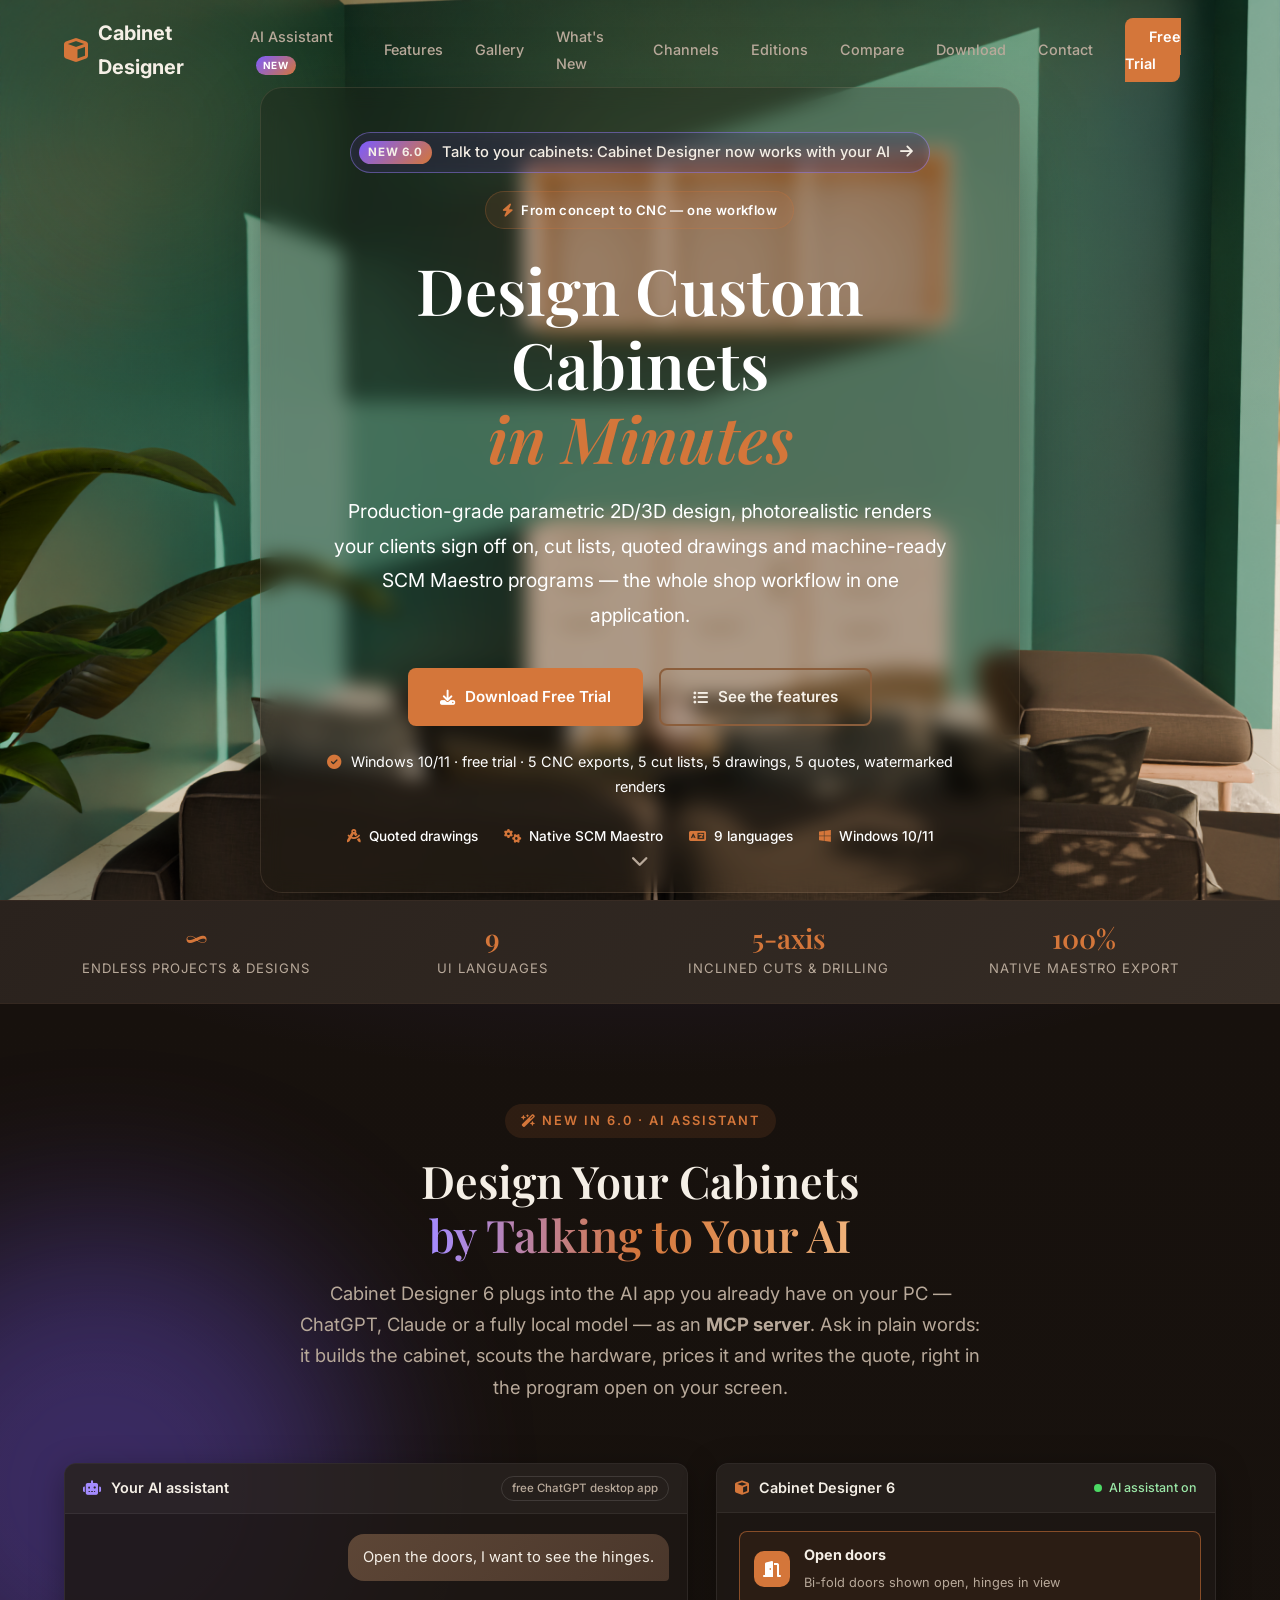
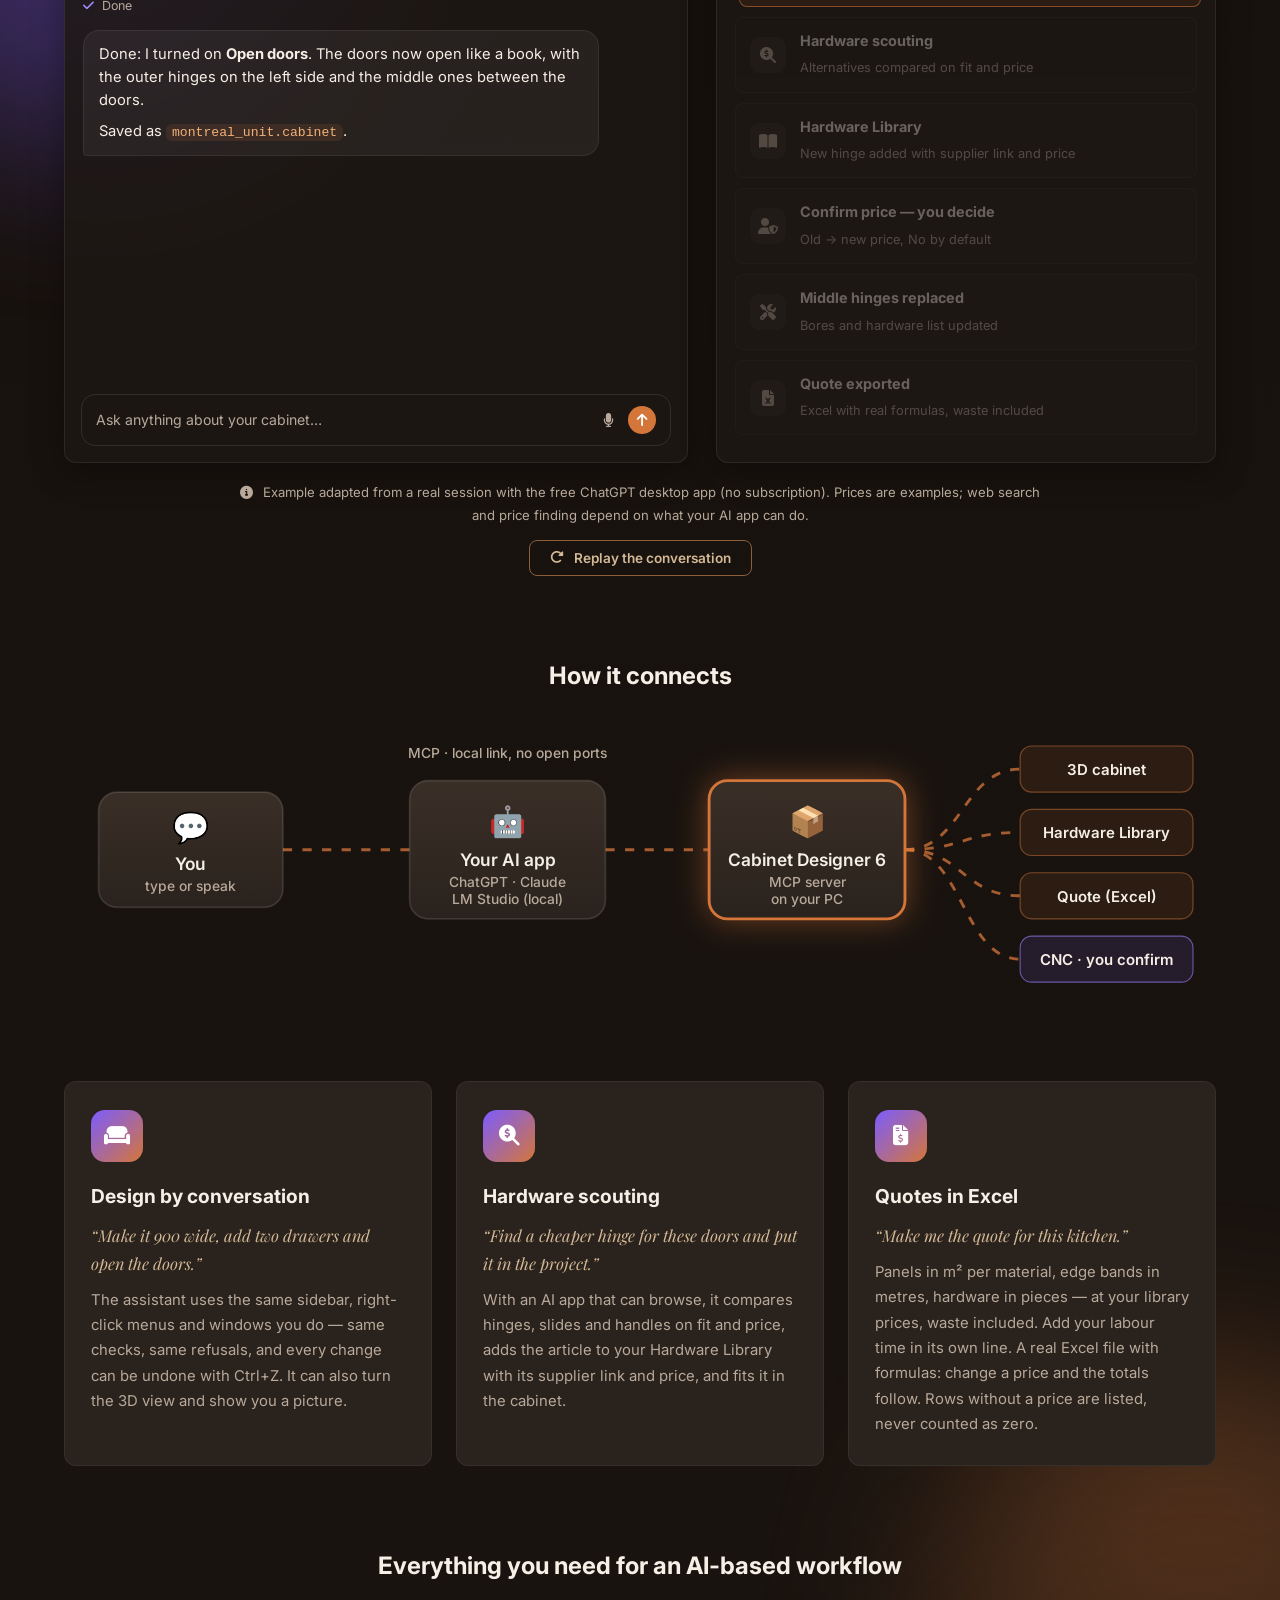
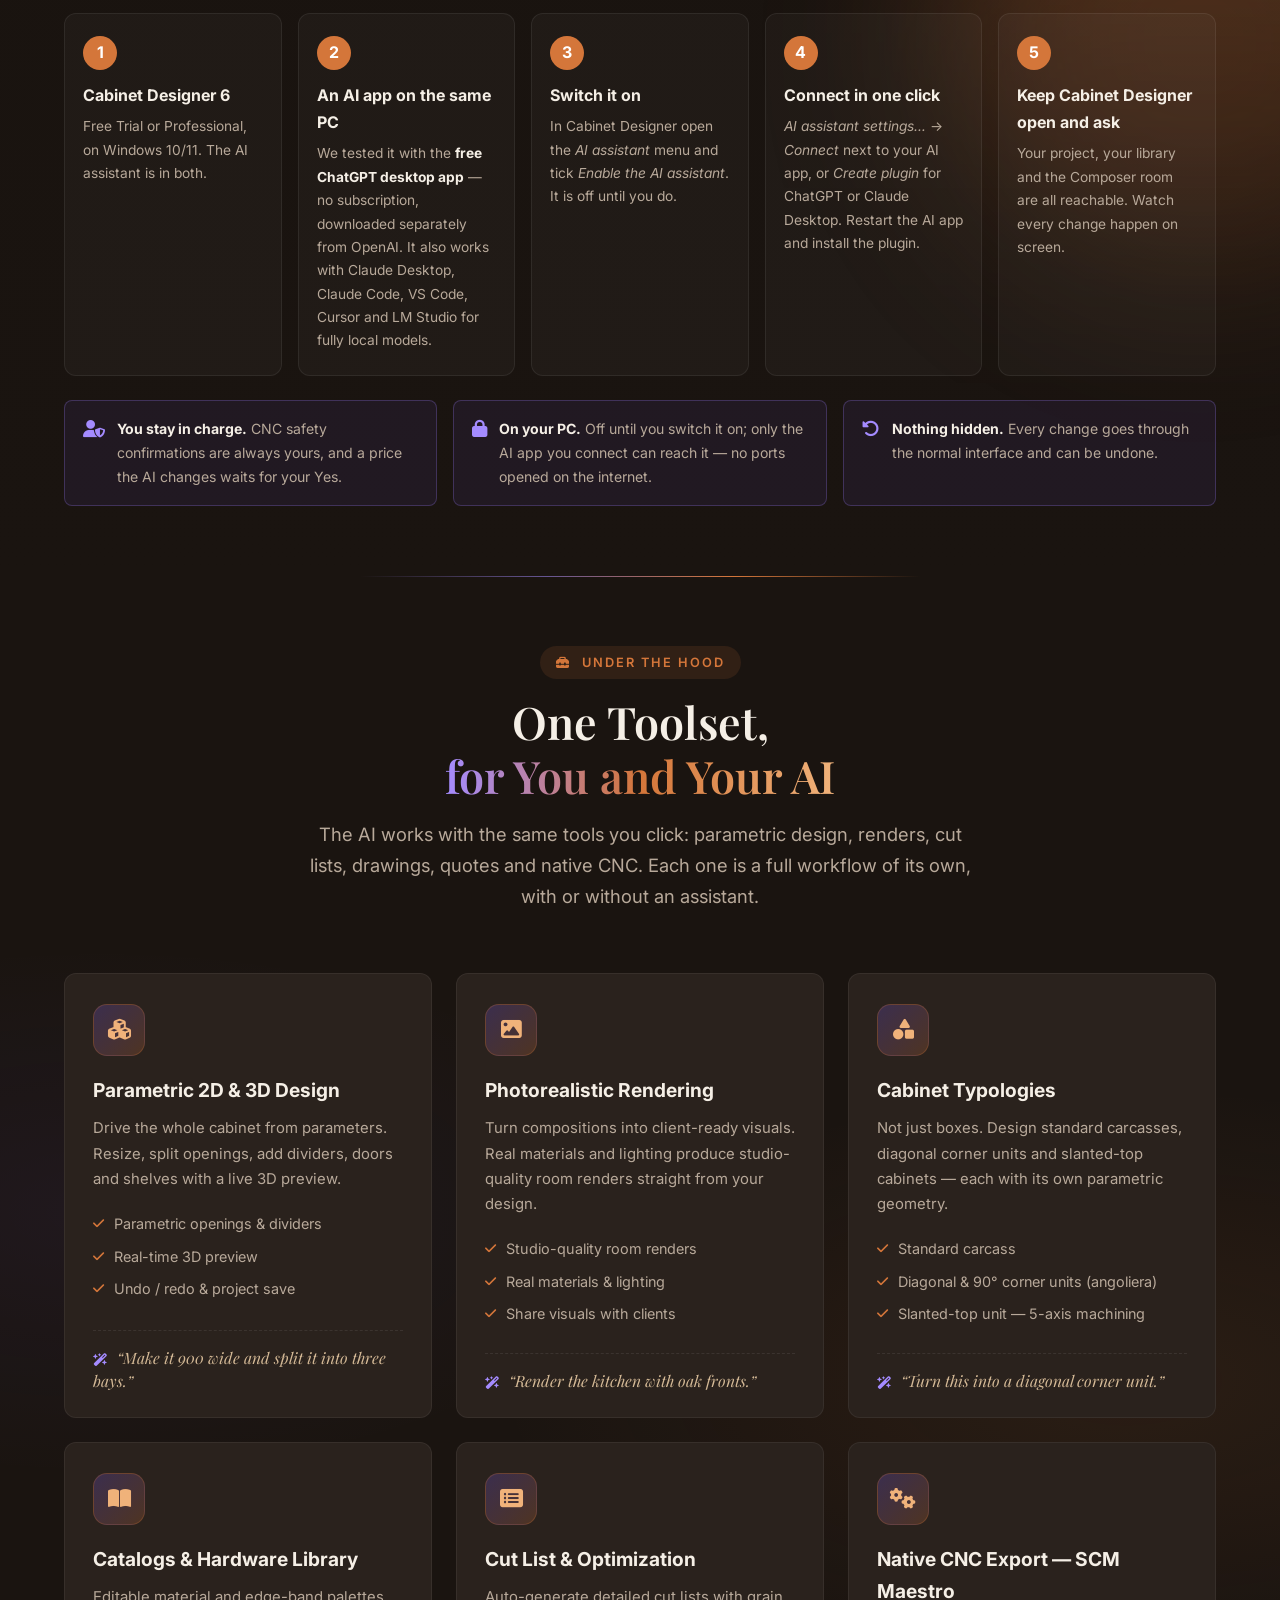
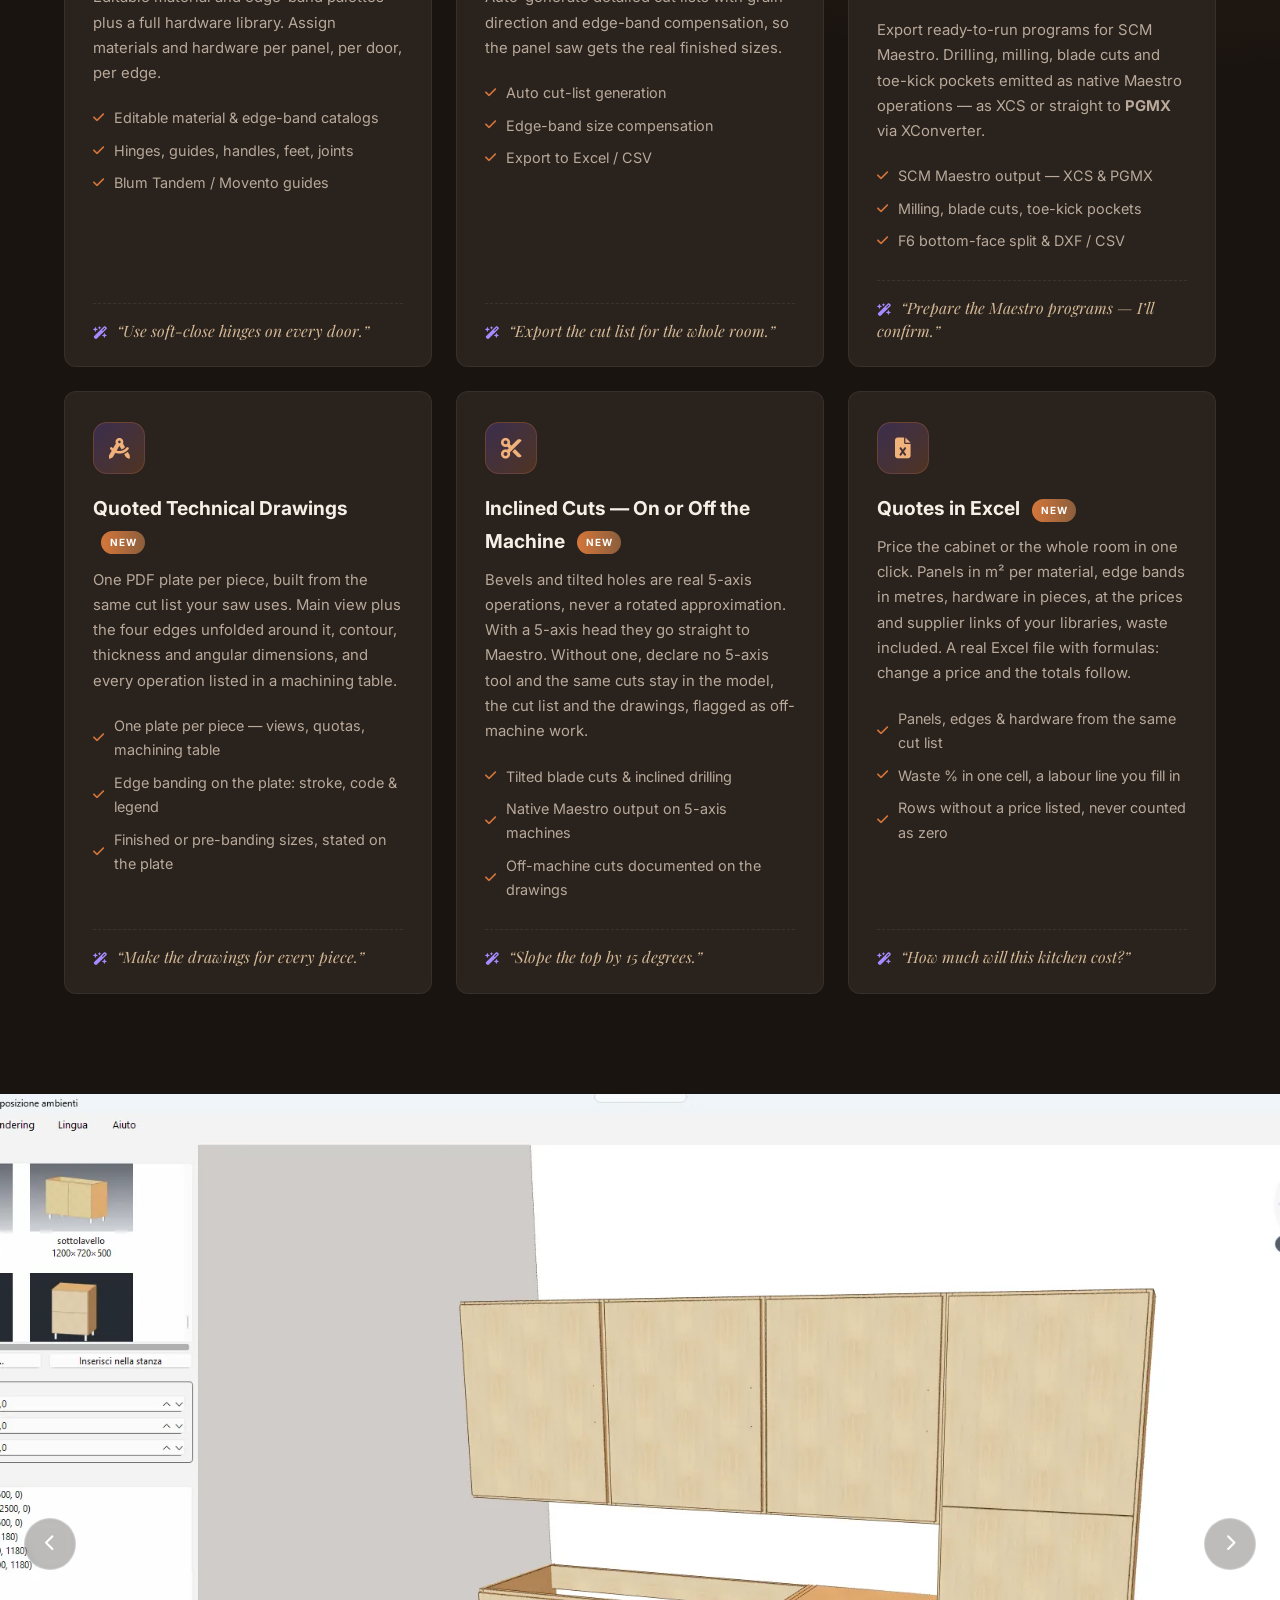
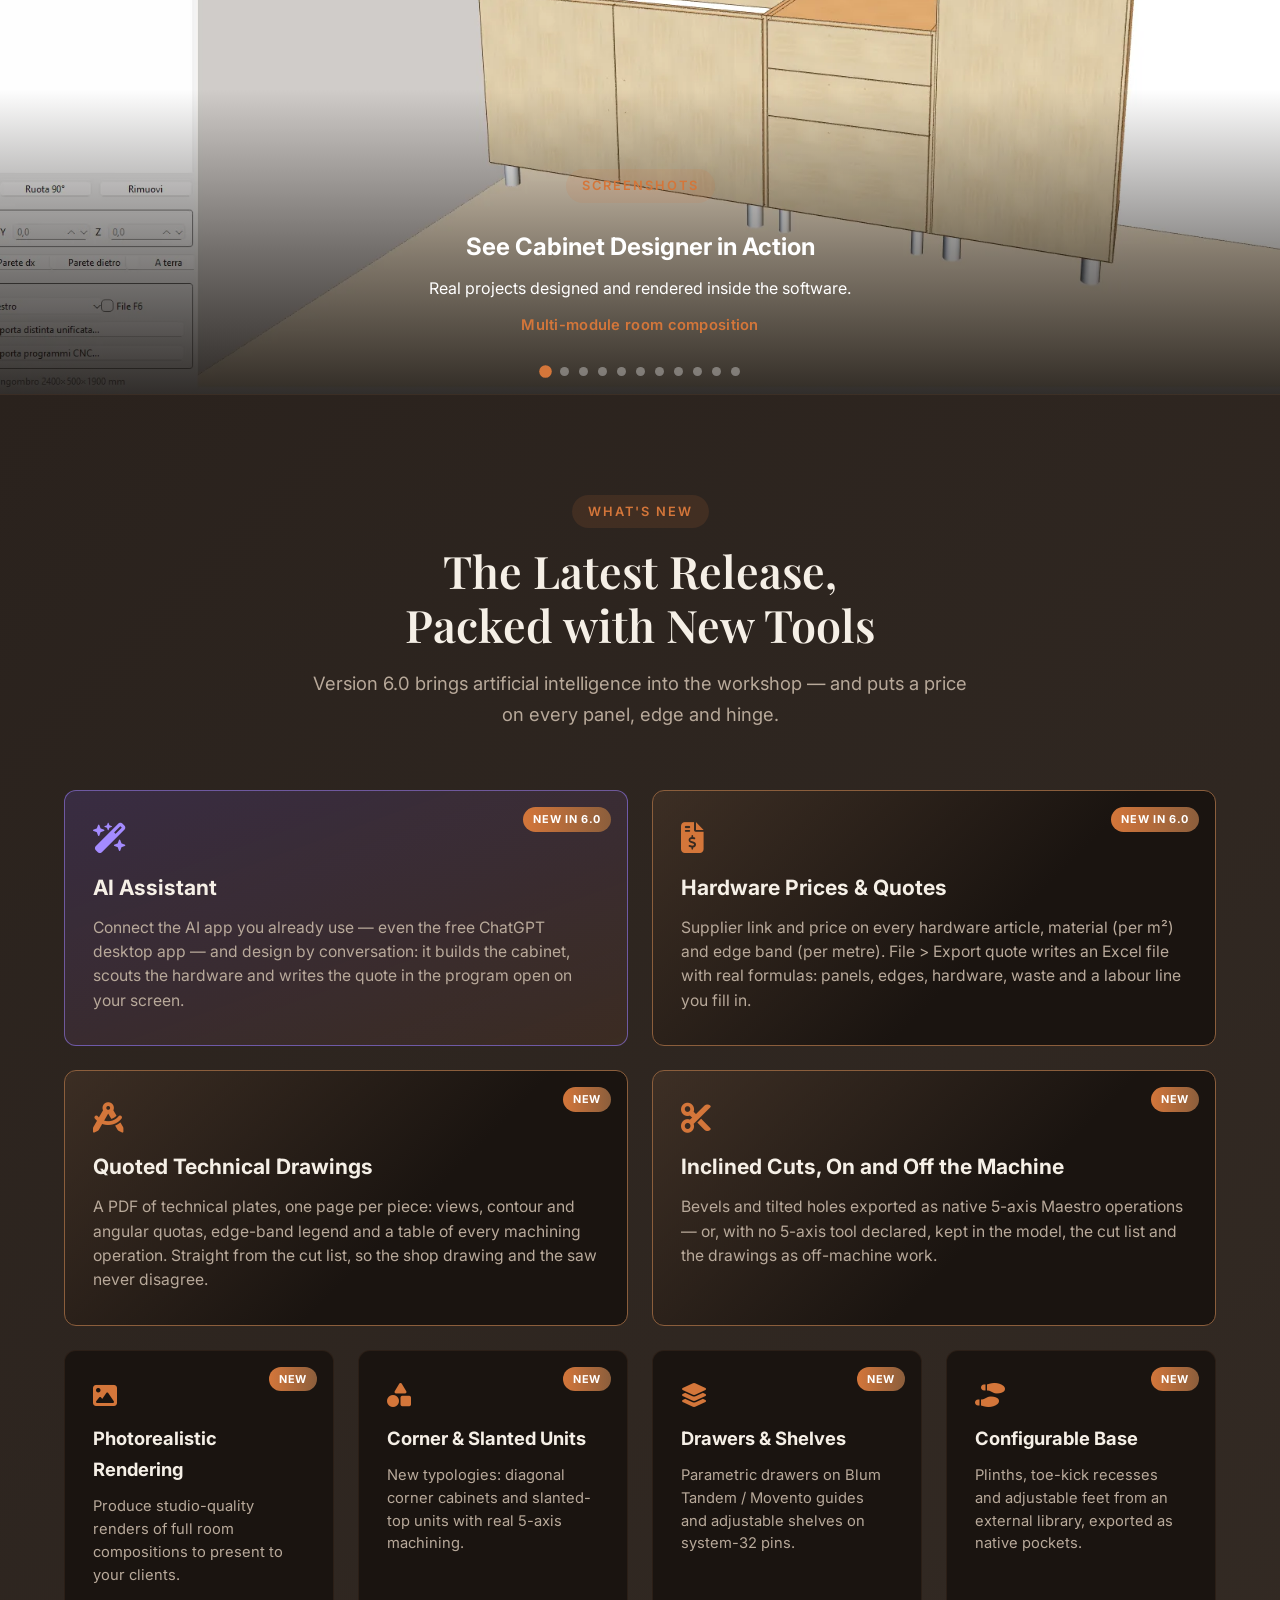
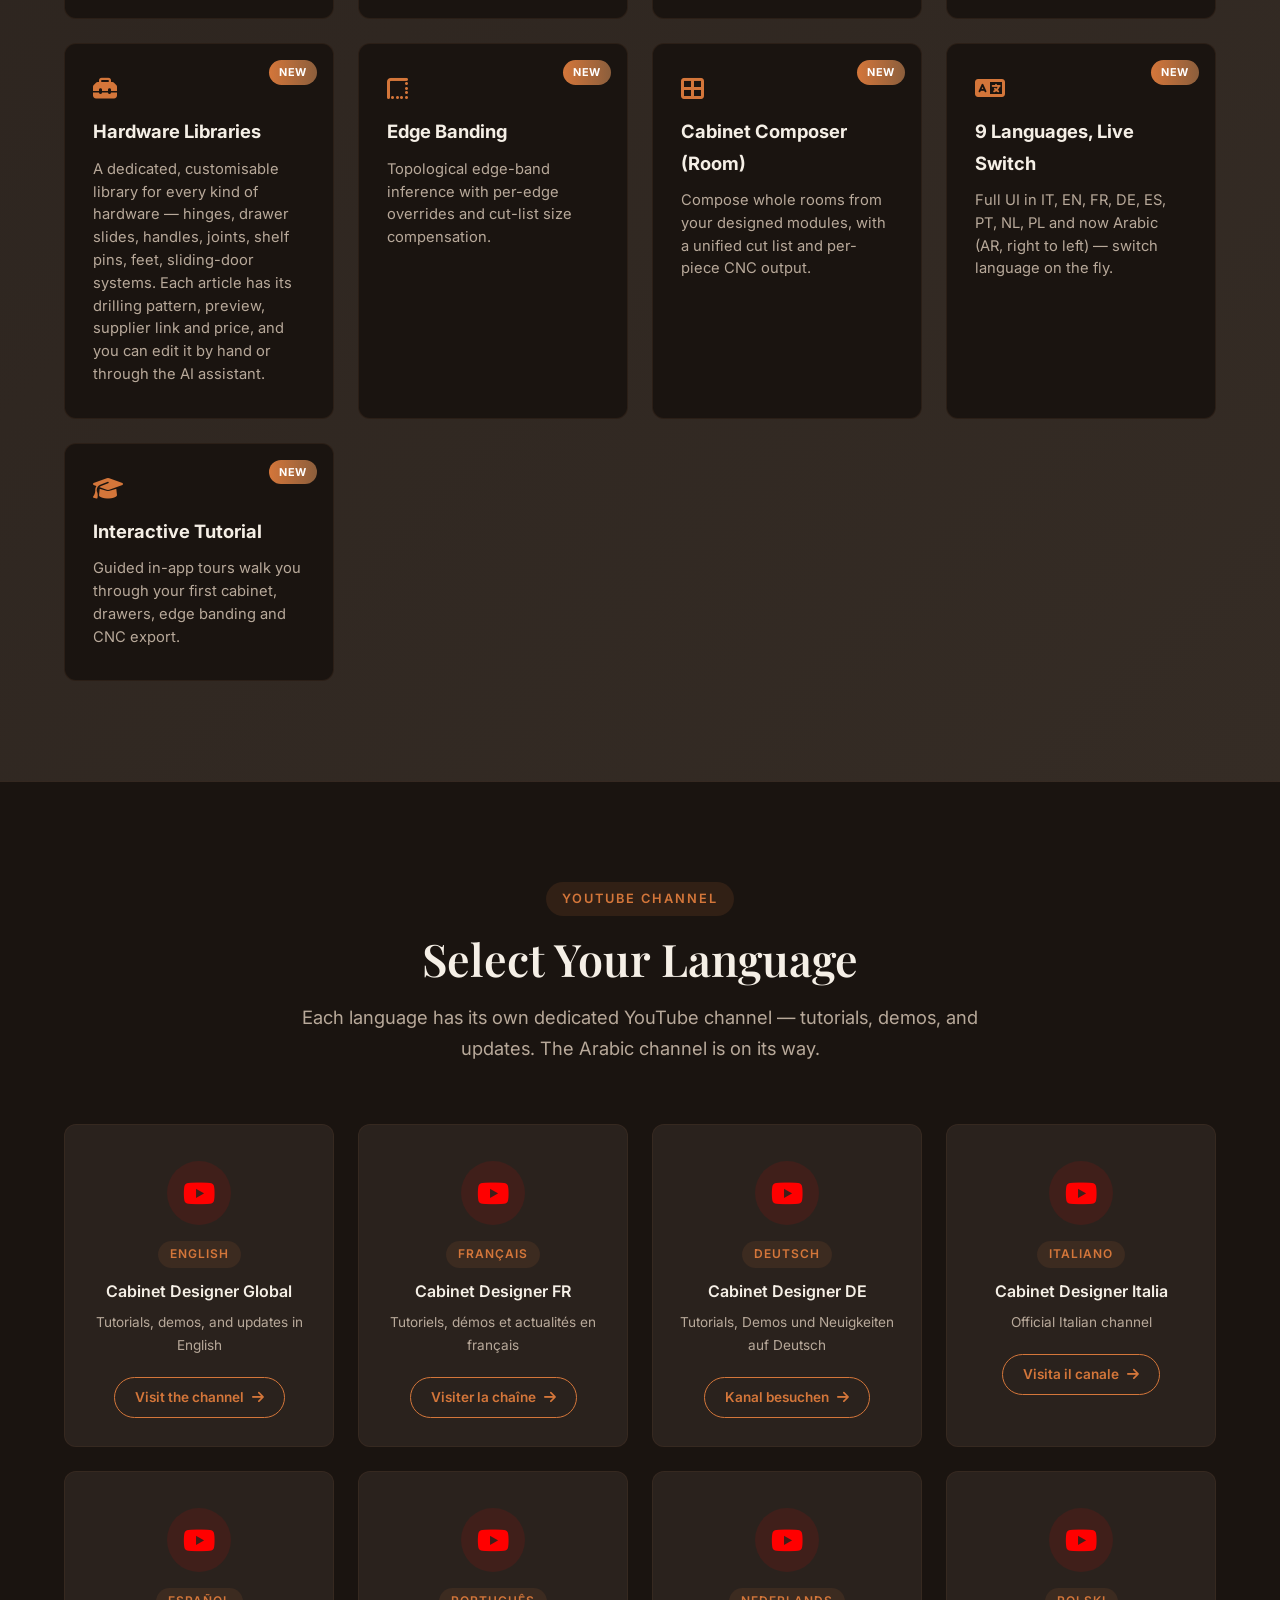
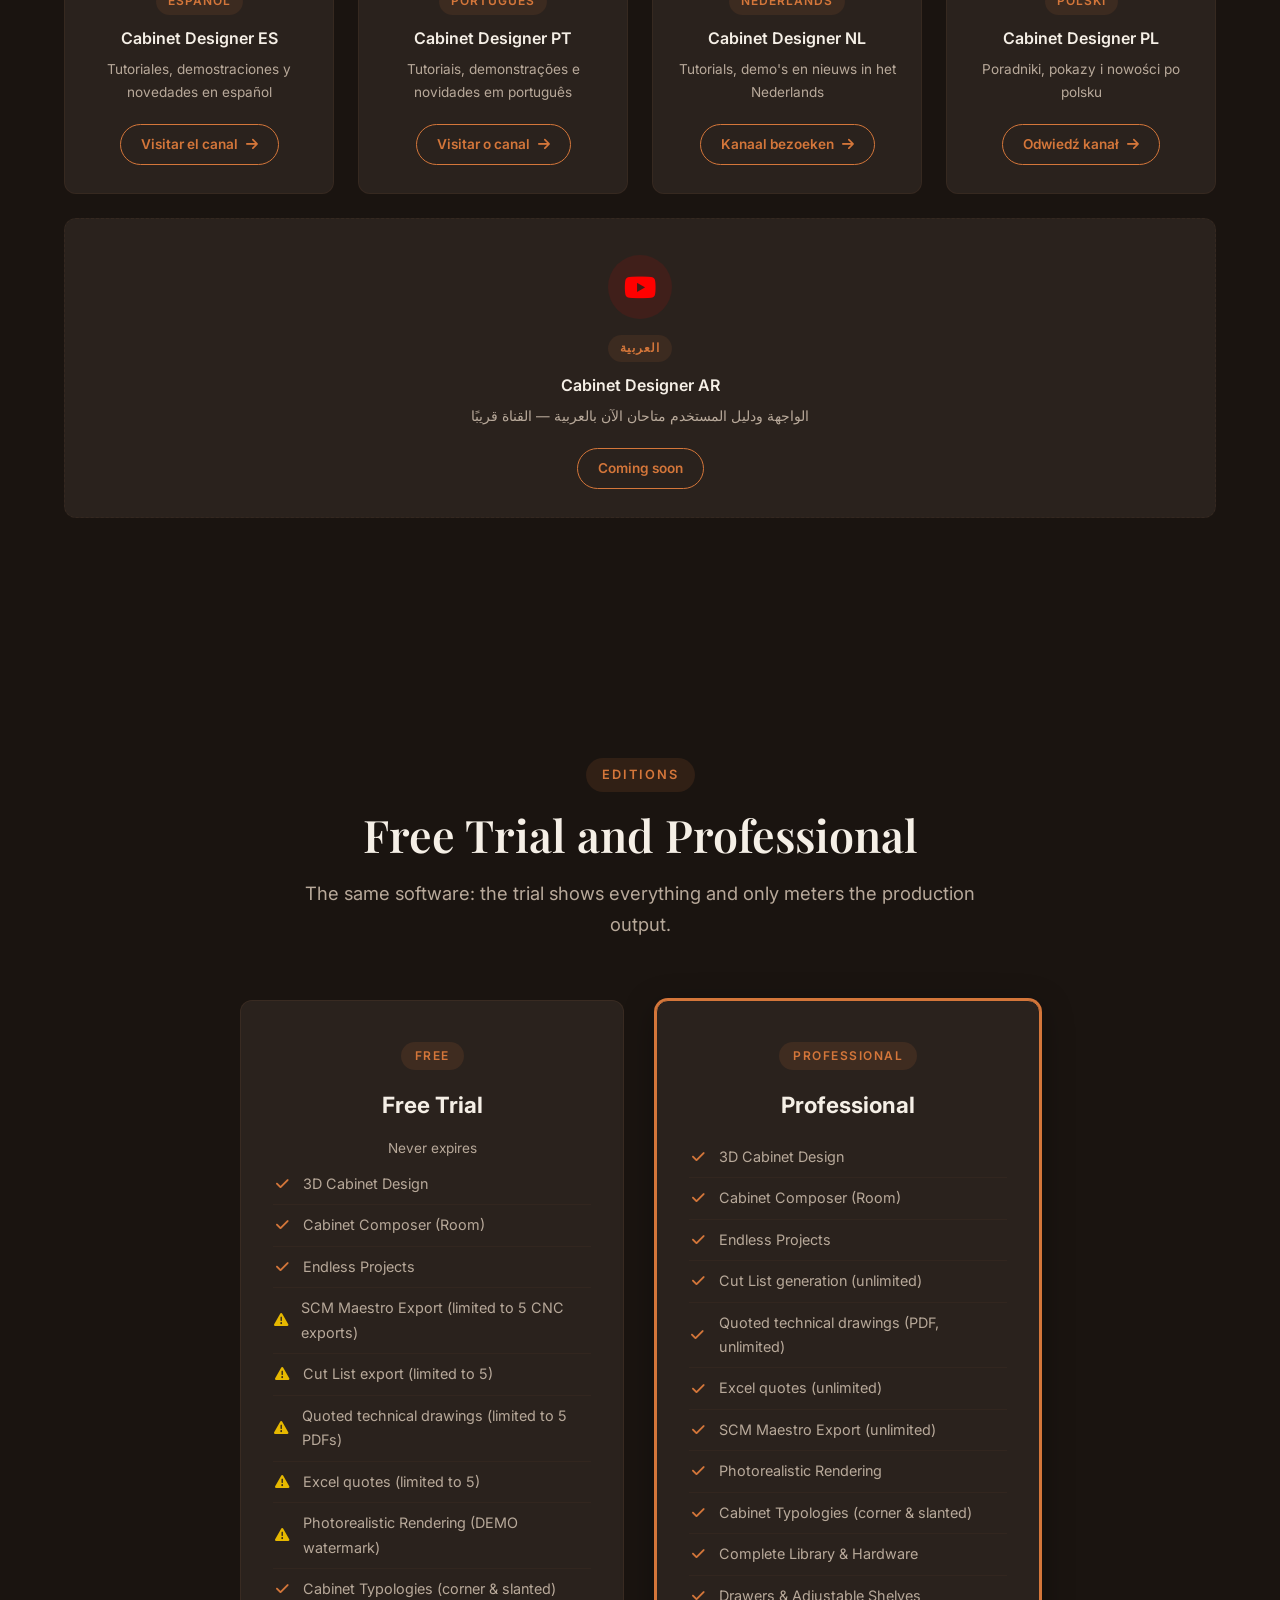
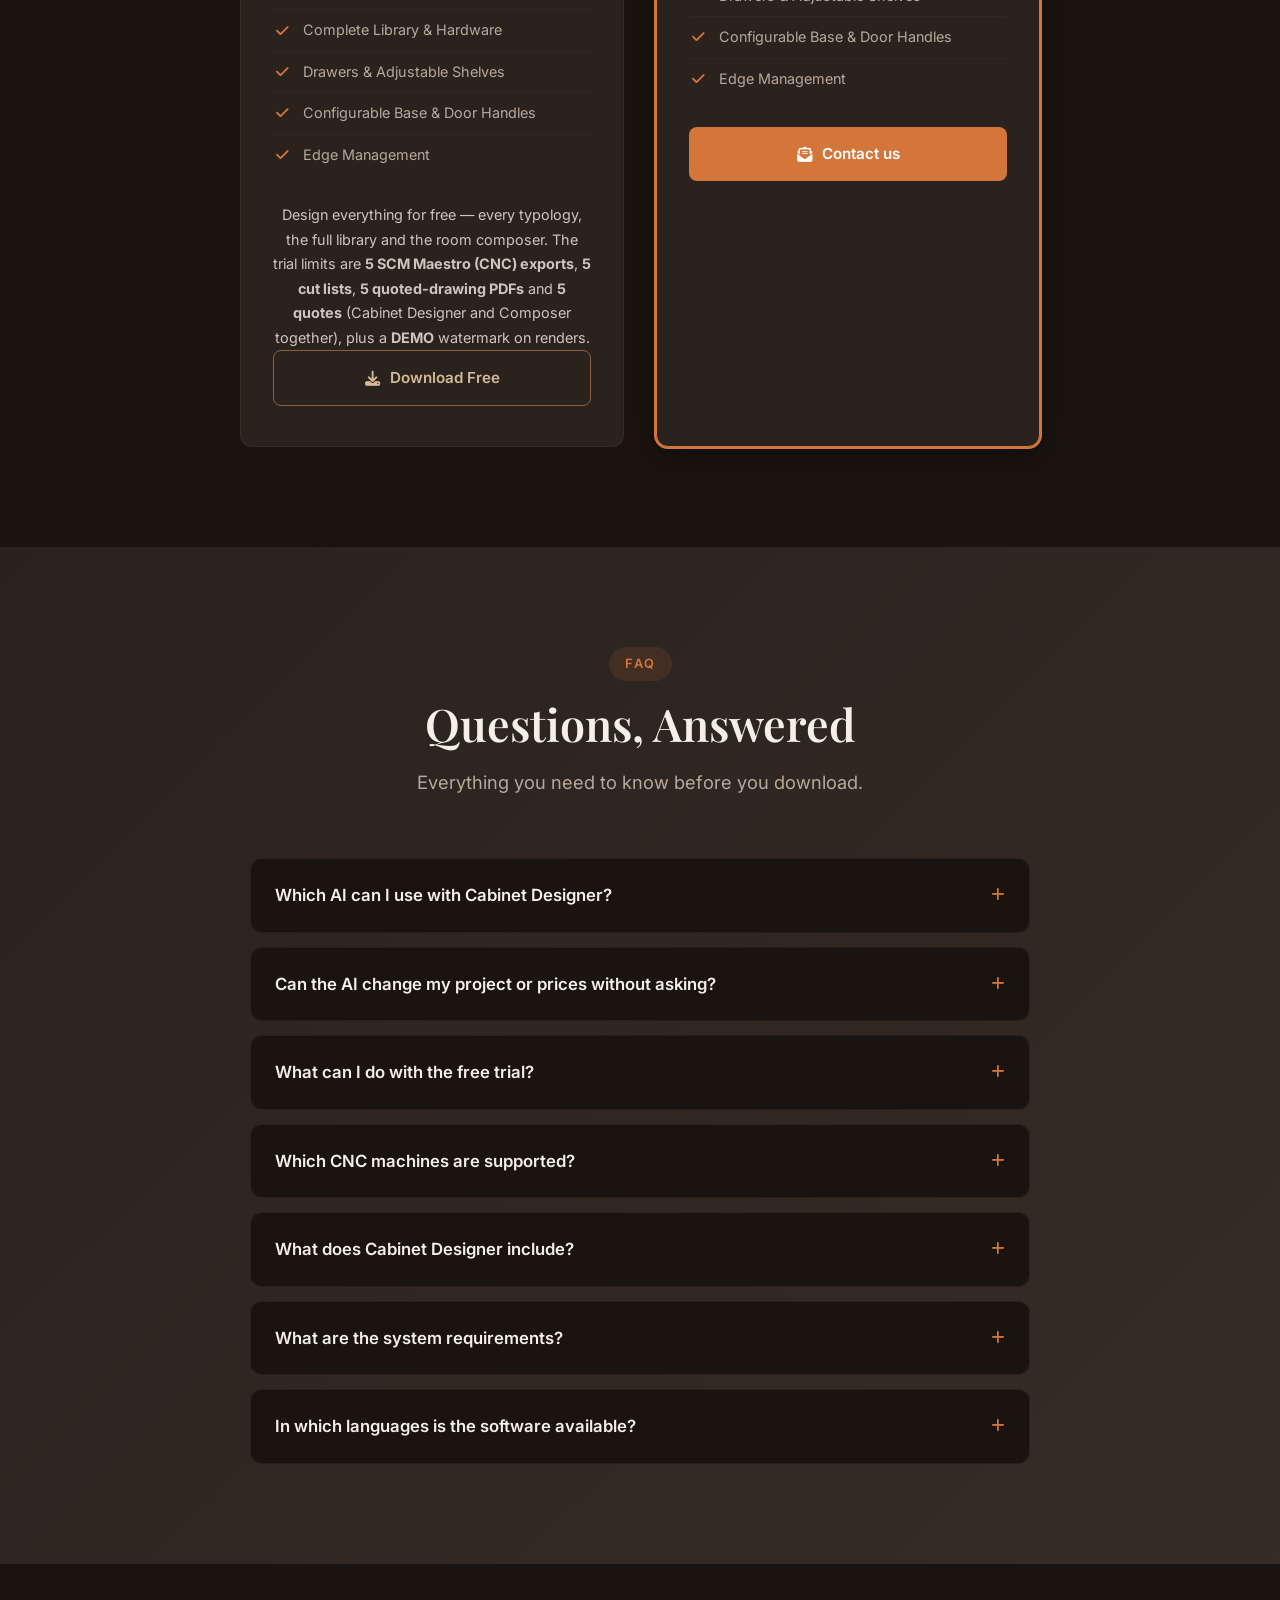
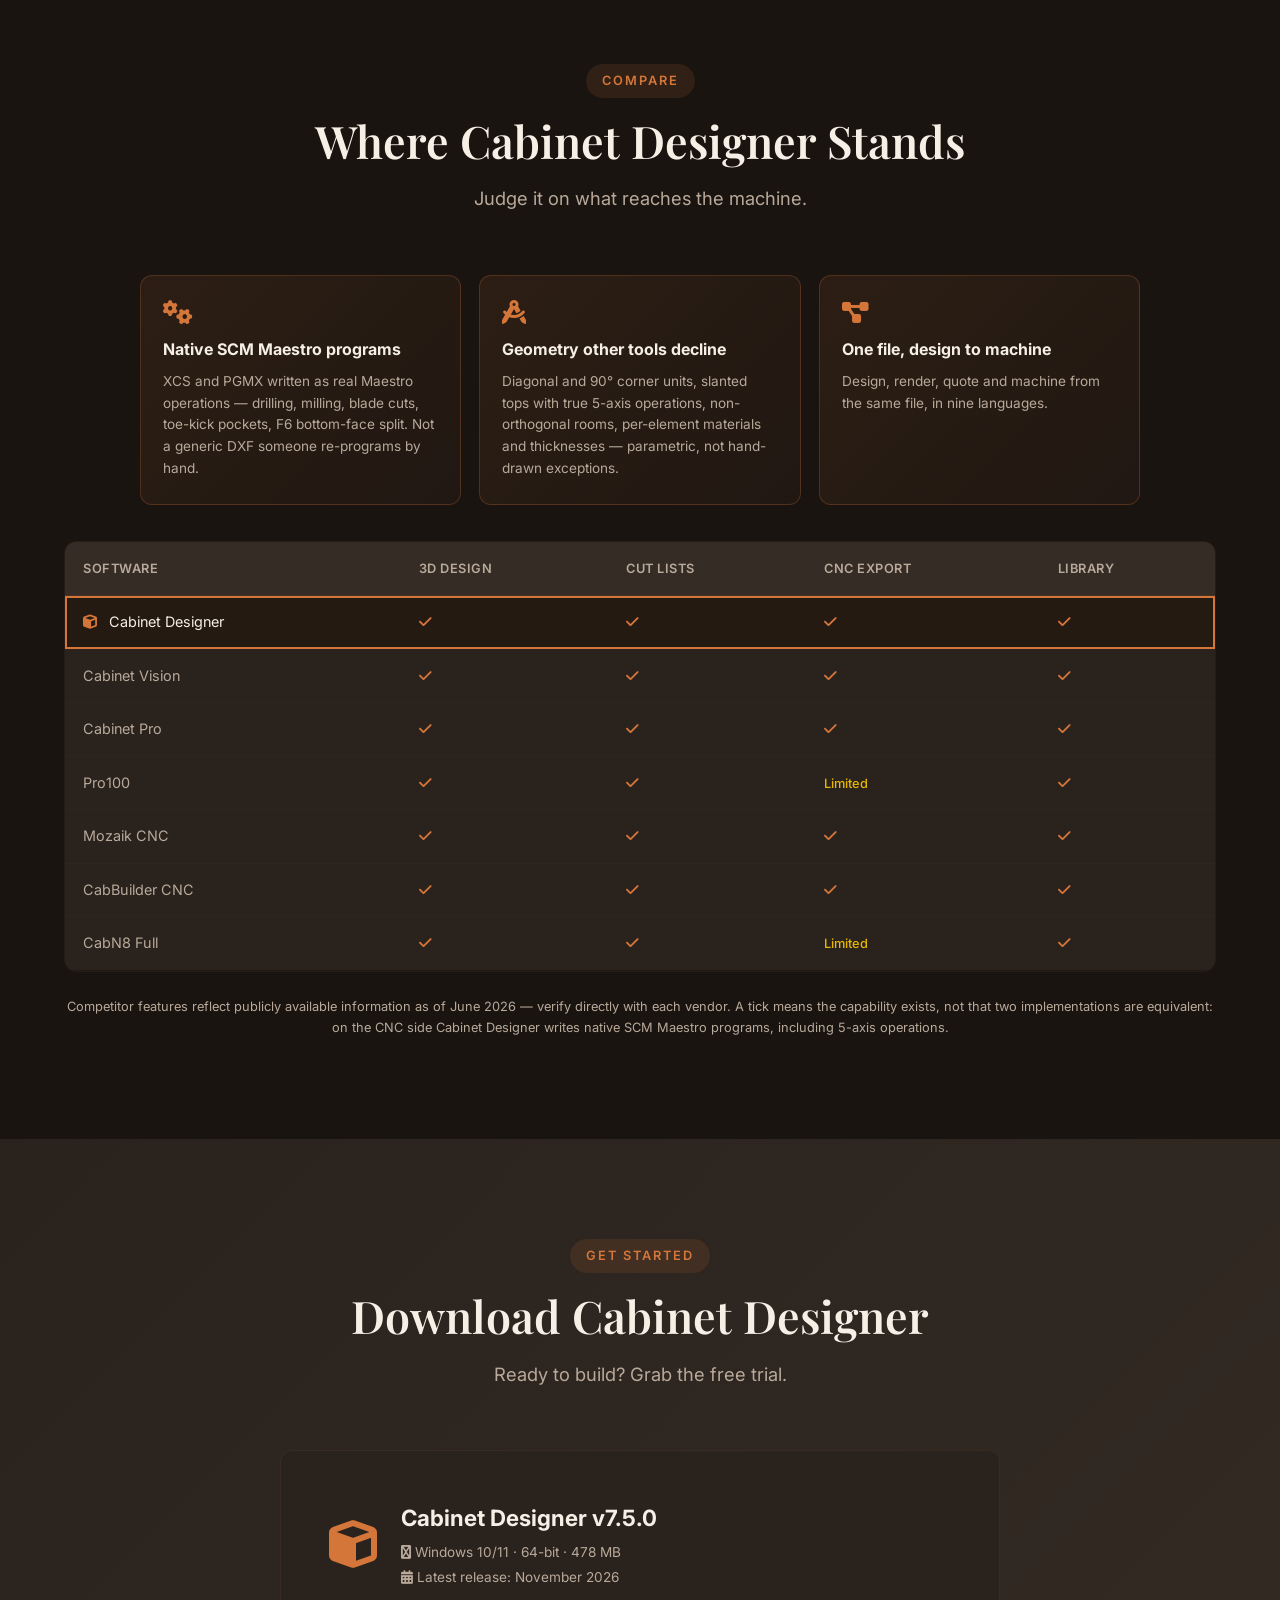
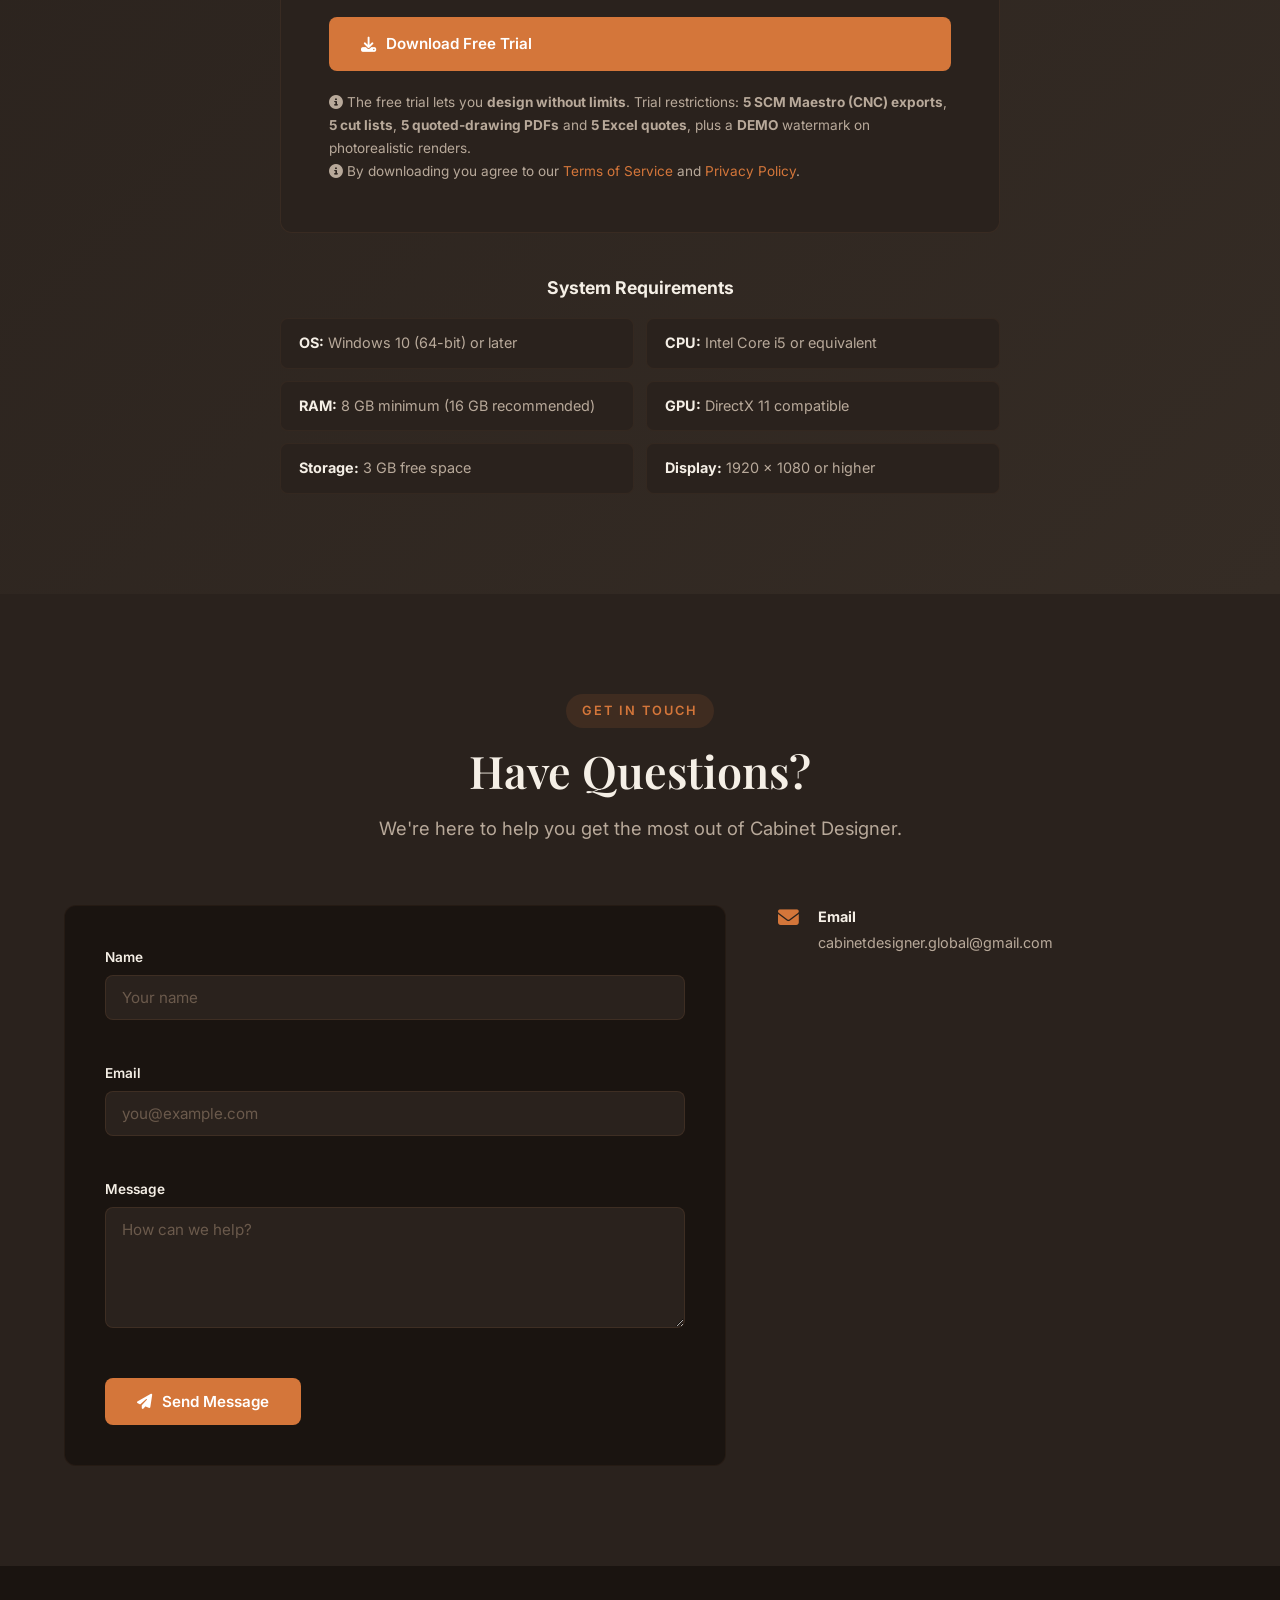
==== commit f2ca66e0: "Sito: rilascio 7.5.0 Aggiornato da rilascia_sito.py (latest.json, note, link Full/Demo).  Co-Authore" ====
--- a/index.html
+++ b/index.html
@@ -183,7 +183,7 @@
         in one application.
       </p>
       <div class="hero-actions">
-        <a href="https://github.com/Novermax/cabinet_designer/releases/download/Demo/CabinetDesigner-Setup-Demo-7.0.0.exe" class="btn btn-primary"><i class="fas fa-download"></i> Download Free Trial</a>
+        <a href="https://github.com/Novermax/cabinet_designer/releases/download/Demo/CabinetDesigner-Setup-Demo-7.5.0.exe" class="btn btn-primary"><i class="fas fa-download"></i> Download Free Trial</a>
         <a href="#features" class="btn btn-secondary"><i class="fas fa-list-ul"></i> See the features</a>
       </div>
       <div class="hero-badge">
@@ -351,9 +351,9 @@
   <section class="section features" id="features">
     <div class="container">
       <div class="section-header fade-section">
-        <span class="section-label">Powerful Features</span>
-        <h2>Everything You Need<br>to Build Beautiful Cabinets</h2>
-        <p>Designed for professional woodworkers and hobbyists alike.</p>
+        <span class="section-label"><i class="fas fa-toolbox"></i> Under the Hood</span>
+        <h2>One Toolset,<br><span class="ai-accent">for You and Your AI</span></h2>
+        <p>The AI works with the same tools you click: parametric design, renders, cut lists, drawings, quotes and native CNC. Each one is a full workflow of its own, with or without an assistant.</p>
       </div>
       <div class="features-grid">
         <div class="feature-card fade-section">
@@ -367,6 +367,7 @@
             <li><i class="fas fa-check"></i> Real-time 3D preview</li>
             <li><i class="fas fa-check"></i> Undo / redo &amp; project save</li>
           </ul>
+          <p class="feature-ask"><i class="fas fa-wand-magic-sparkles"></i> &ldquo;Make it 900 wide and split it into three bays.&rdquo;</p>
         </div>
         <div class="feature-card fade-section">
           <div class="feature-icon">
@@ -379,6 +380,7 @@
             <li><i class="fas fa-check"></i> Real materials &amp; lighting</li>
             <li><i class="fas fa-check"></i> Share visuals with clients</li>
           </ul>
+          <p class="feature-ask"><i class="fas fa-wand-magic-sparkles"></i> &ldquo;Render the kitchen with oak fronts.&rdquo;</p>
         </div>
         <div class="feature-card fade-section">
           <div class="feature-icon">
@@ -391,6 +393,7 @@
             <li><i class="fas fa-check"></i> Diagonal &amp; 90° corner units (angoliera)</li>
             <li><i class="fas fa-check"></i> Slanted-top unit — 5-axis machining</li>
           </ul>
+          <p class="feature-ask"><i class="fas fa-wand-magic-sparkles"></i> &ldquo;Turn this into a diagonal corner unit.&rdquo;</p>
         </div>
         <div class="feature-card fade-section">
           <div class="feature-icon">
@@ -403,6 +406,7 @@
             <li><i class="fas fa-check"></i> Hinges, guides, handles, feet, joints</li>
             <li><i class="fas fa-check"></i> Blum Tandem / Movento guides</li>
           </ul>
+          <p class="feature-ask"><i class="fas fa-wand-magic-sparkles"></i> &ldquo;Use soft-close hinges on every door.&rdquo;</p>
         </div>
         <div class="feature-card fade-section">
           <div class="feature-icon">
@@ -415,6 +419,7 @@
             <li><i class="fas fa-check"></i> Edge-band size compensation</li>
             <li><i class="fas fa-check"></i> Export to Excel / CSV</li>
           </ul>
+          <p class="feature-ask"><i class="fas fa-wand-magic-sparkles"></i> &ldquo;Export the cut list for the whole room.&rdquo;</p>
         </div>
         <div class="feature-card fade-section">
           <div class="feature-icon">
@@ -427,6 +432,7 @@
             <li><i class="fas fa-check"></i> Milling, blade cuts, toe-kick pockets</li>
             <li><i class="fas fa-check"></i> F6 bottom-face split &amp; DXF / CSV</li>
           </ul>
+          <p class="feature-ask"><i class="fas fa-wand-magic-sparkles"></i> &ldquo;Prepare the Maestro programs &mdash; I&rsquo;ll confirm.&rdquo;</p>
         </div>
         <div class="feature-card fade-section">
           <div class="feature-icon">
@@ -439,6 +445,7 @@
             <li><i class="fas fa-check"></i> Edge banding on the plate: stroke, code &amp; legend</li>
             <li><i class="fas fa-check"></i> Finished or pre-banding sizes, stated on the plate</li>
           </ul>
+          <p class="feature-ask"><i class="fas fa-wand-magic-sparkles"></i> &ldquo;Make the drawings for every piece.&rdquo;</p>
         </div>
         <div class="feature-card fade-section">
           <div class="feature-icon">
@@ -451,6 +458,7 @@
             <li><i class="fas fa-check"></i> Native Maestro output on 5-axis machines</li>
             <li><i class="fas fa-check"></i> Off-machine cuts documented on the drawings</li>
           </ul>
+          <p class="feature-ask"><i class="fas fa-wand-magic-sparkles"></i> &ldquo;Slope the top by 15 degrees.&rdquo;</p>
         </div>
         <div class="feature-card fade-section">
           <div class="feature-icon">
@@ -463,6 +471,7 @@
             <li><i class="fas fa-check"></i> Waste % in one cell, a labour line you fill in</li>
             <li><i class="fas fa-check"></i> Rows without a price listed, never counted as zero</li>
           </ul>
+          <p class="feature-ask"><i class="fas fa-wand-magic-sparkles"></i> &ldquo;How much will this kitchen cost?&rdquo;</p>
         </div>
       </div>
     </div>
@@ -940,16 +949,16 @@
         <div class="download-info">
           <i class="fas fa-cube download-icon-large"></i>
           <div>
-            <h3>Cabinet Designer v7.0.0</h3>
+            <h3>Cabinet Designer v7.5.0</h3>
             <p class="download-meta"><i class="fas fa-windows"></i> Windows 10/11 &middot; 64-bit &middot; 478 MB</p>
-            <p class="download-meta"><i class="fas fa-calendar-alt"></i> Latest release: July 2026</p>
+            <p class="download-meta"><i class="fas fa-calendar-alt"></i> Latest release: November 2026</p>
           </div>
         </div>
         <div class="download-actions">
-          <a href="https://github.com/Novermax/cabinet_designer/releases/download/Demo/CabinetDesigner-Setup-Demo-7.0.0.exe" class="btn btn-primary"><i class="fas fa-download"></i> Download Free Trial</a>
+          <a href="https://github.com/Novermax/cabinet_designer/releases/download/Demo/CabinetDesigner-Setup-Demo-7.5.0.exe" class="btn btn-primary"><i class="fas fa-download"></i> Download Free Trial</a>
         </div>
         <div class="download-notes">
-          <p><i class="fas fa-info-circle"></i> The free trial lets you <strong>design without limits</strong>. Trial restrictions: <strong>5 SCM Maestro (CNC) exports</strong>, <strong>5 cut lists</strong> and <strong>5 quoted-drawing PDFs</strong>, plus a <strong>DEMO</strong> watermark on photorealistic renders.</p>
+          <p><i class="fas fa-info-circle"></i> The free trial lets you <strong>design without limits</strong>. Trial restrictions: <strong>5 SCM Maestro (CNC) exports</strong>, <strong>5 cut lists</strong>, <strong>5 quoted-drawing PDFs</strong> and <strong>5 Excel quotes</strong>, plus a <strong>DEMO</strong> watermark on photorealistic renders.</p>
           <p><i class="fas fa-info-circle"></i> By downloading you agree to our <a href="terms.html">Terms of Service</a> and <a href="privacy.html">Privacy Policy</a>.</p>
         </div>
       </div>
--- a/css/style.css
+++ b/css/style.css
@@ -2541,3 +2541,74 @@
 .new-card-ai { color: inherit; border-color: rgba(155, 128, 255, 0.55) !important; background: linear-gradient(160deg, rgba(124, 92, 255, 0.16), rgba(212, 118, 58, 0.08)) !important; }
 .new-card-ai:hover { color: inherit; }
 .new-card-ai .new-icon { color: #a48bff; }
+
+/* =============================================================
+   AI -> FEATURES: one story, not two sites
+   The AI section's glow fades out instead of being cut at its edge, the
+   features pick it up softly, and the cards speak the same language as
+   the AI cards (tile icons, same border, a sample request at the foot).
+   ============================================================= */
+.ai-bg {
+  -webkit-mask-image: linear-gradient(180deg, #000 0%, #000 72%, transparent 100%);
+  mask-image: linear-gradient(180deg, #000 0%, #000 72%, transparent 100%);
+}
+.ai-assistant { padding-bottom: 70px; }
+.features {
+  position: relative;
+  padding-top: 70px;
+  background:
+    radial-gradient(900px 420px at 88% 38%, rgba(212, 118, 58, 0.09), transparent 70%),
+    radial-gradient(800px 380px at 8% 30%, rgba(124, 92, 255, 0.06), transparent 70%),
+    var(--bg-dark);
+}
+.features::before {
+  /* the thread that ties the two sections: a fading accent line */
+  content: '';
+  position: absolute;
+  top: 0;
+  left: 50%;
+  width: min(560px, 70%);
+  height: 1px;
+  transform: translateX(-50%);
+  background: linear-gradient(90deg, transparent, rgba(164, 139, 255, 0.55), var(--accent), transparent);
+}
+.features .section-label i { margin-right: 6px; }
+.features-grid { gap: 24px; }
+.feature-card {
+  display: flex;
+  flex-direction: column;
+  padding: 30px 28px 24px;
+  border-color: rgba(255, 255, 255, 0.06);
+}
+.feature-card:hover {
+  border-color: rgba(212, 118, 58, 0.45);
+}
+.feature-icon {
+  width: 52px;
+  height: 52px;
+  border-radius: 14px;
+  margin-bottom: 18px;
+  font-size: 1.3rem;
+  color: #f0b27a;
+  background: linear-gradient(135deg, rgba(124, 92, 255, 0.22), rgba(212, 118, 58, 0.22));
+  border: 1px solid rgba(212, 118, 58, 0.25);
+}
+.feature-card h3 { font-size: 1.2rem; margin-bottom: 10px; }
+.feature-card p { font-size: 0.93rem; }
+.feature-ask {
+  margin: auto 0 0 !important;
+  padding-top: 16px;
+  border-top: 1px dashed rgba(255, 255, 255, 0.08);
+  color: var(--wood-pale) !important;
+  font-family: 'Playfair Display', serif;
+  font-style: italic;
+  font-size: 0.98rem !important;
+  line-height: 1.45;
+}
+.feature-ask i {
+  font-style: normal;
+  font-size: 0.8rem;
+  margin-right: 6px;
+  color: #a48bff;
+}
+.feature-list { margin-bottom: 18px; }
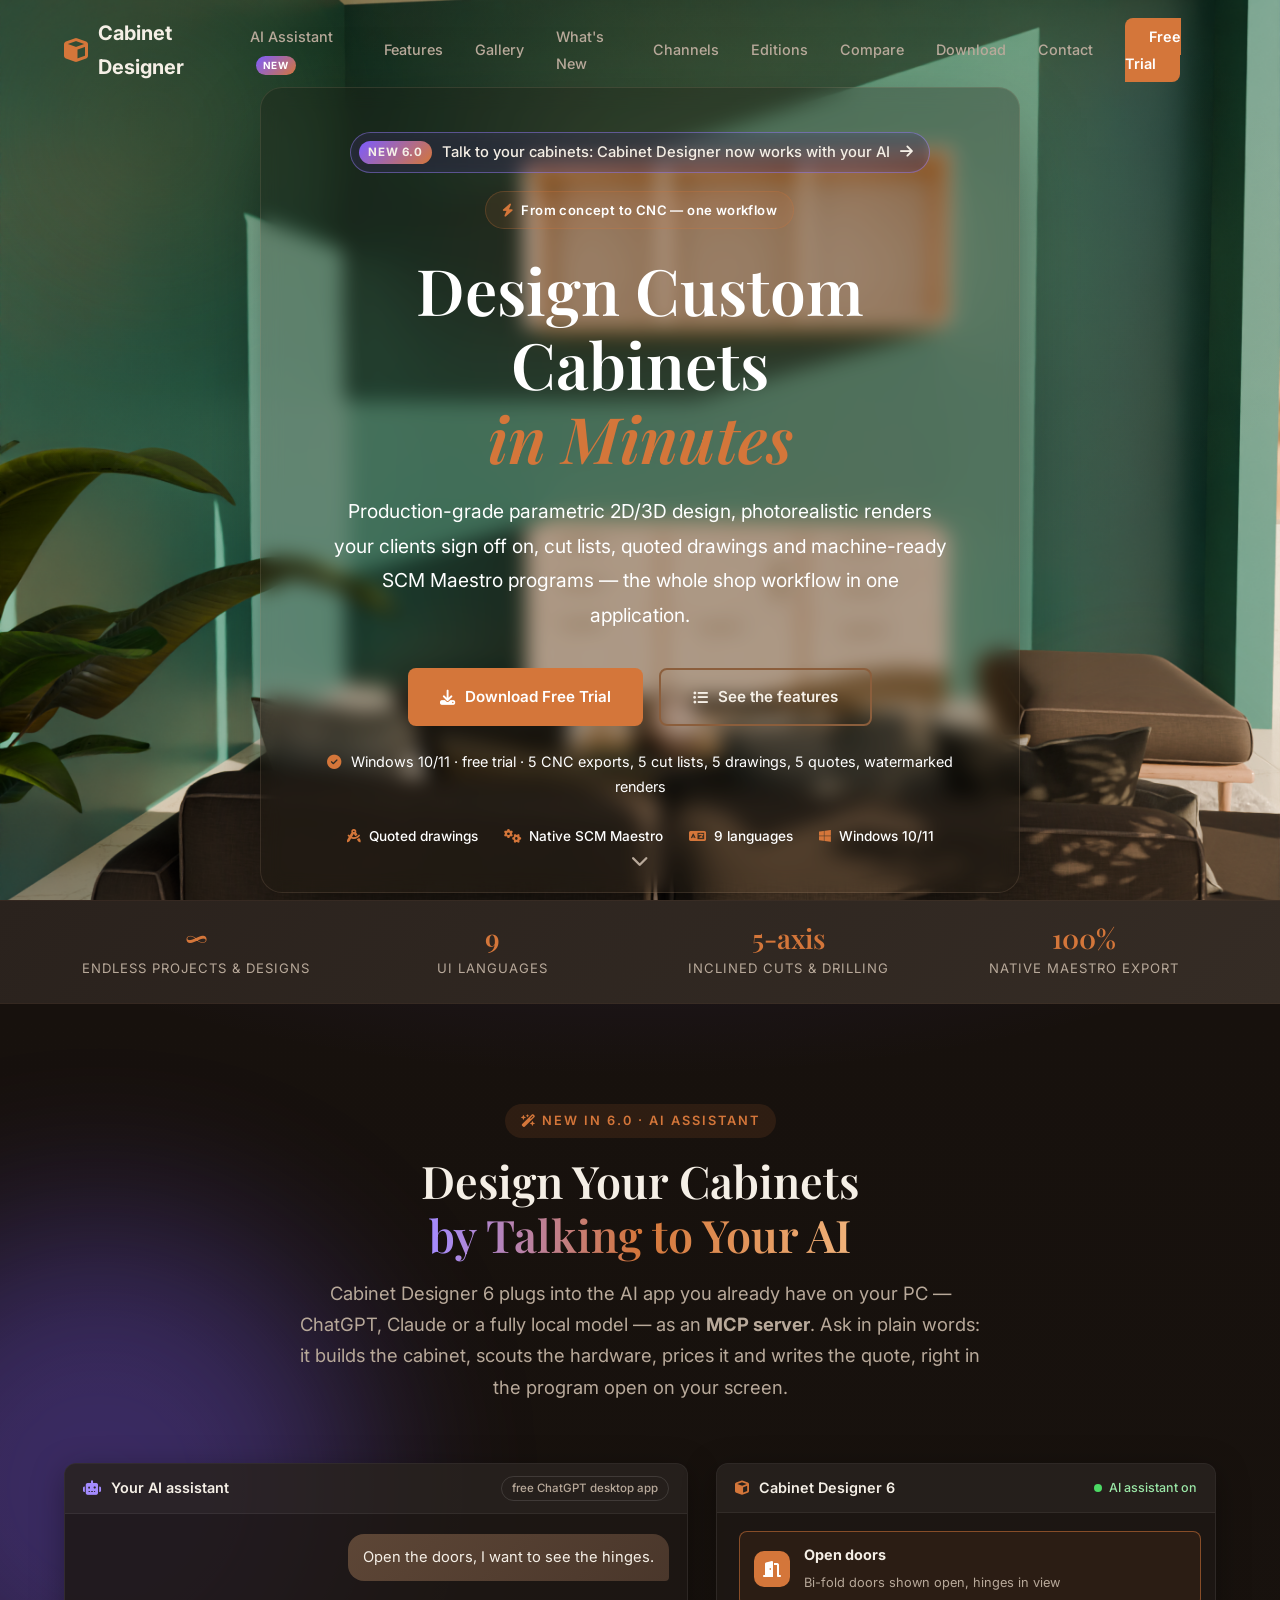
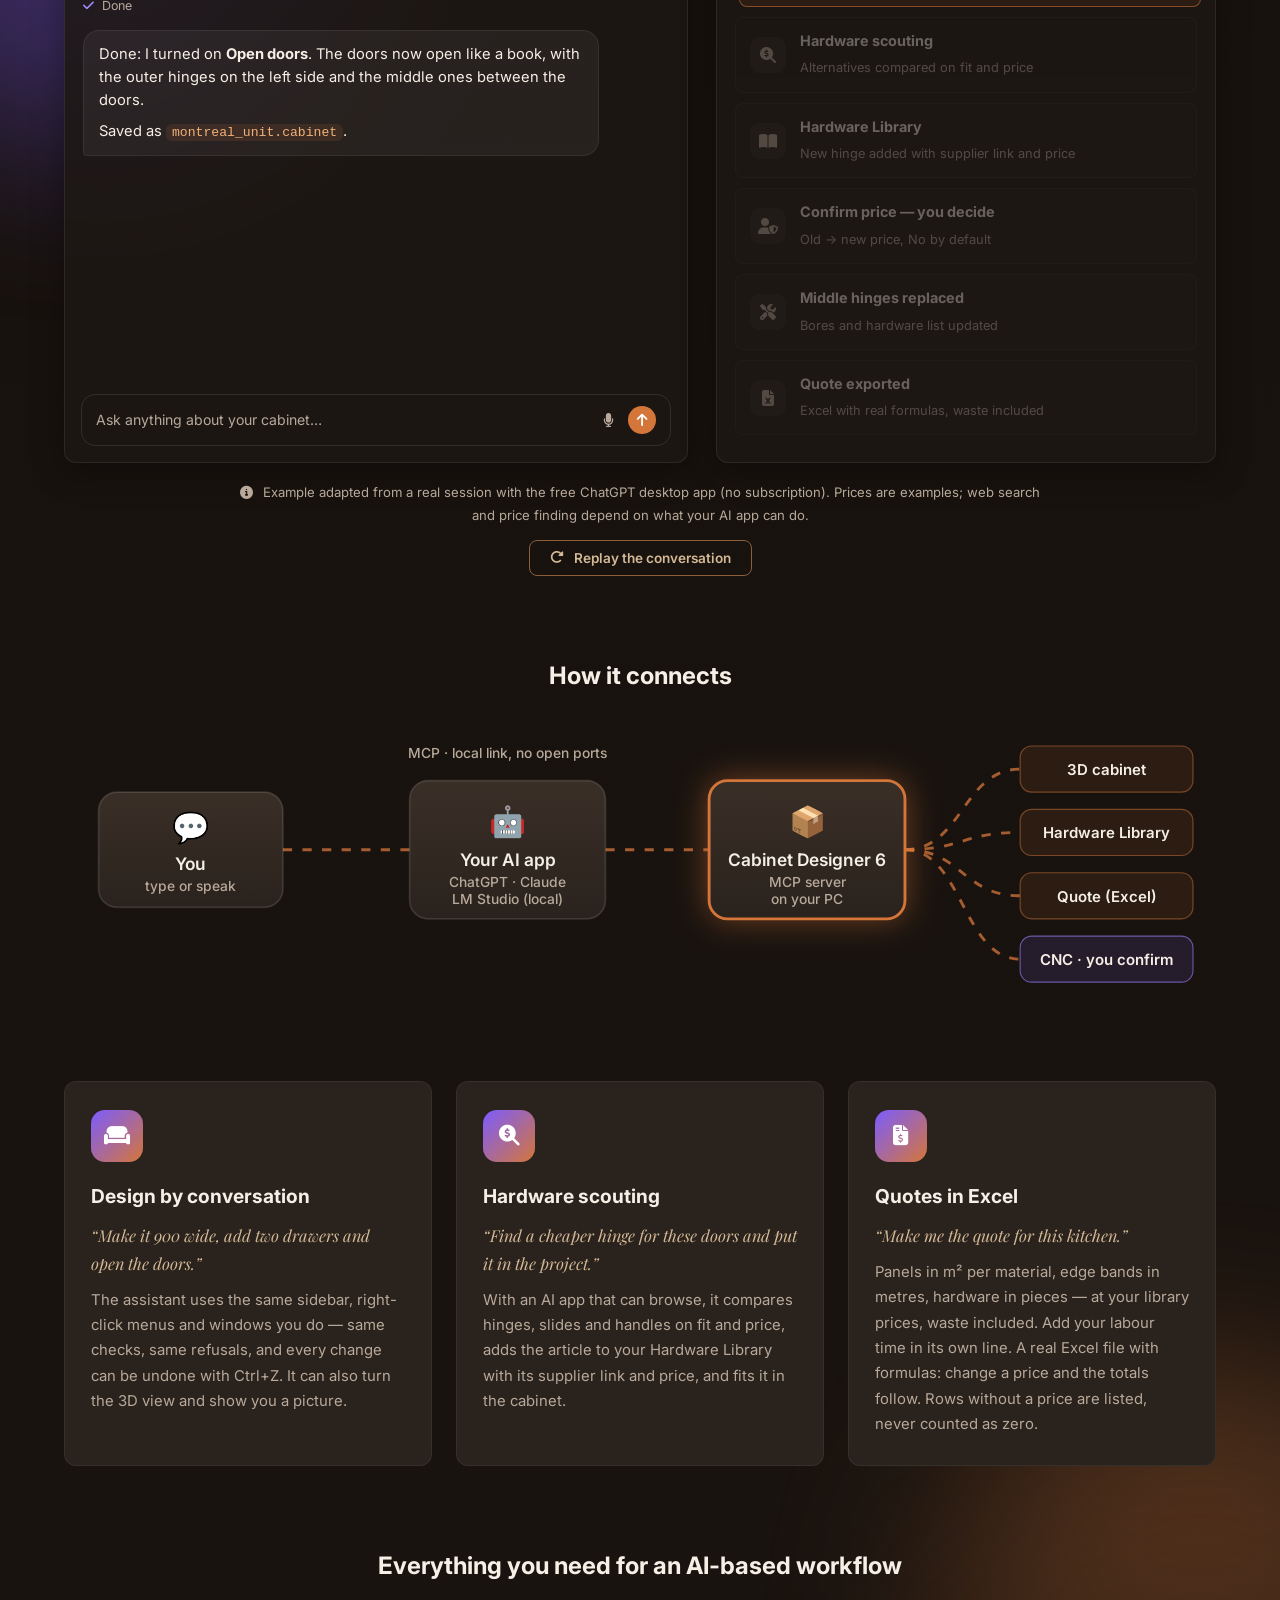
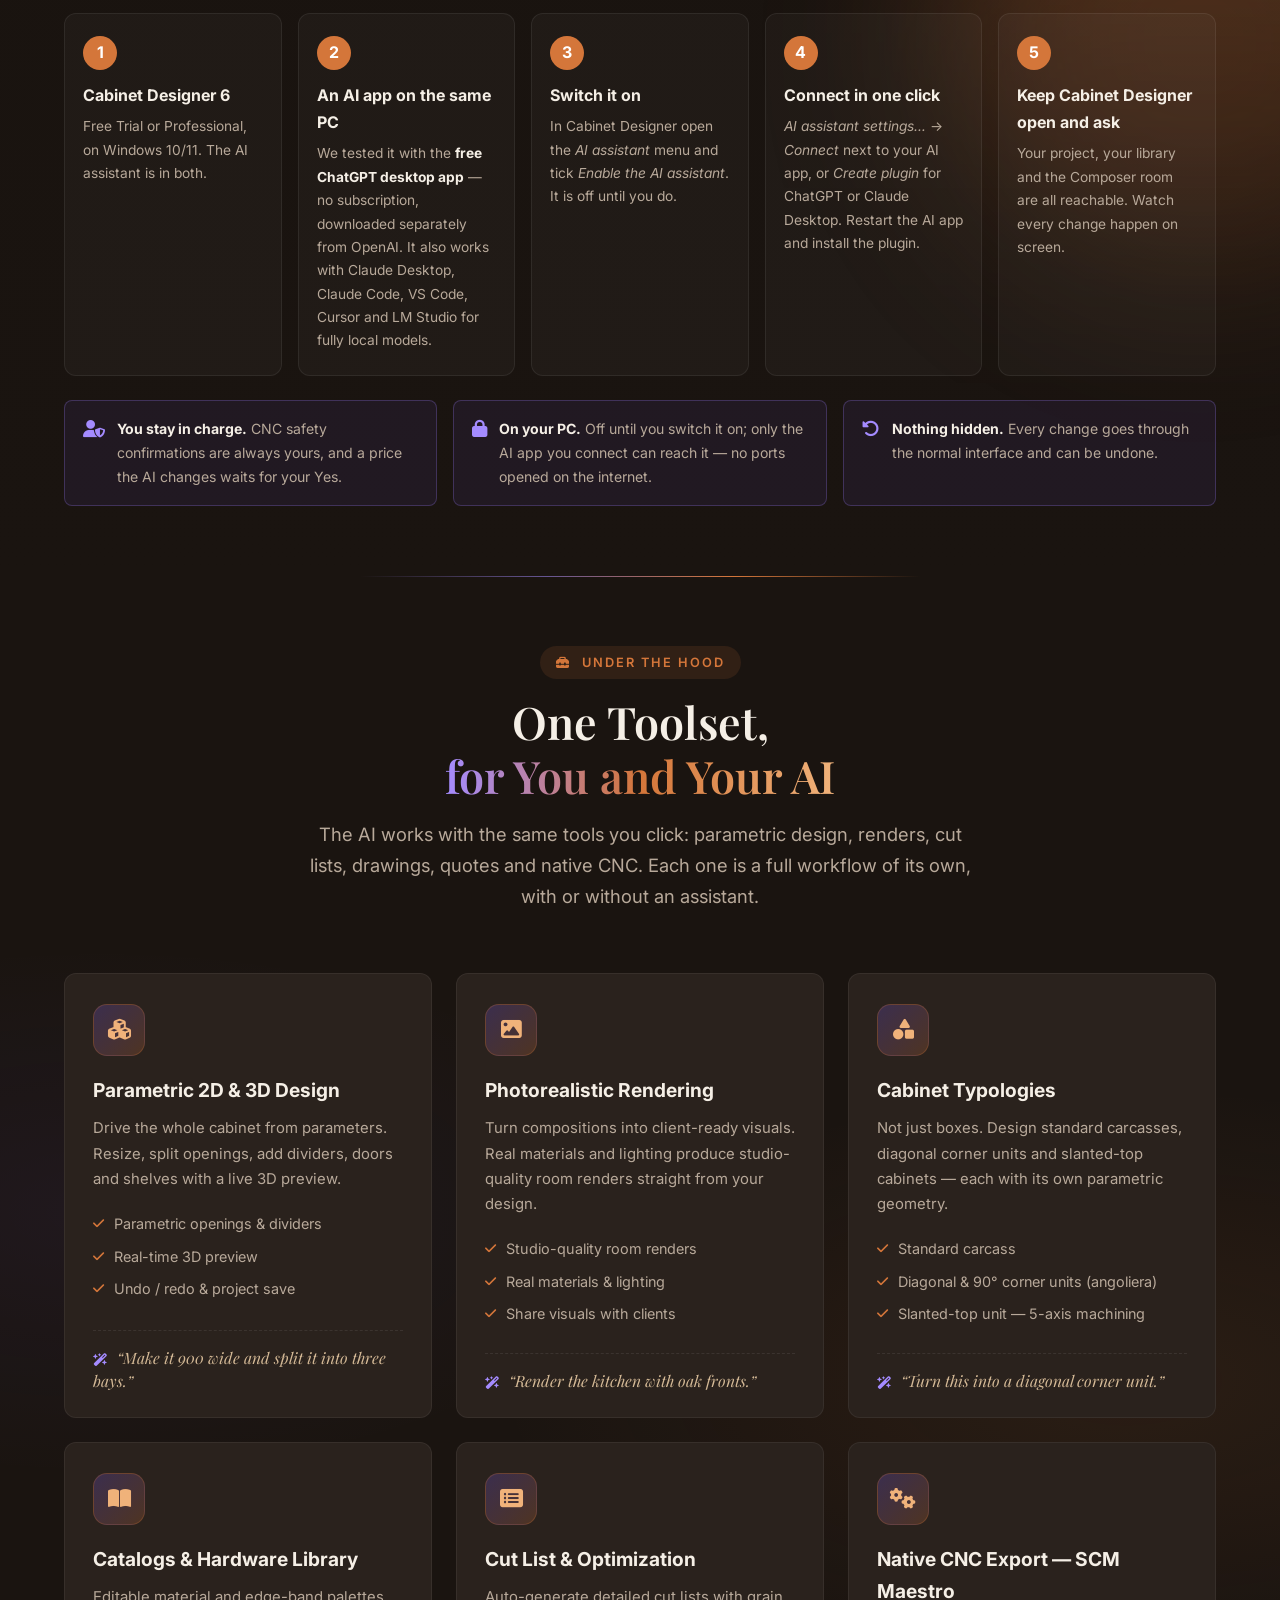
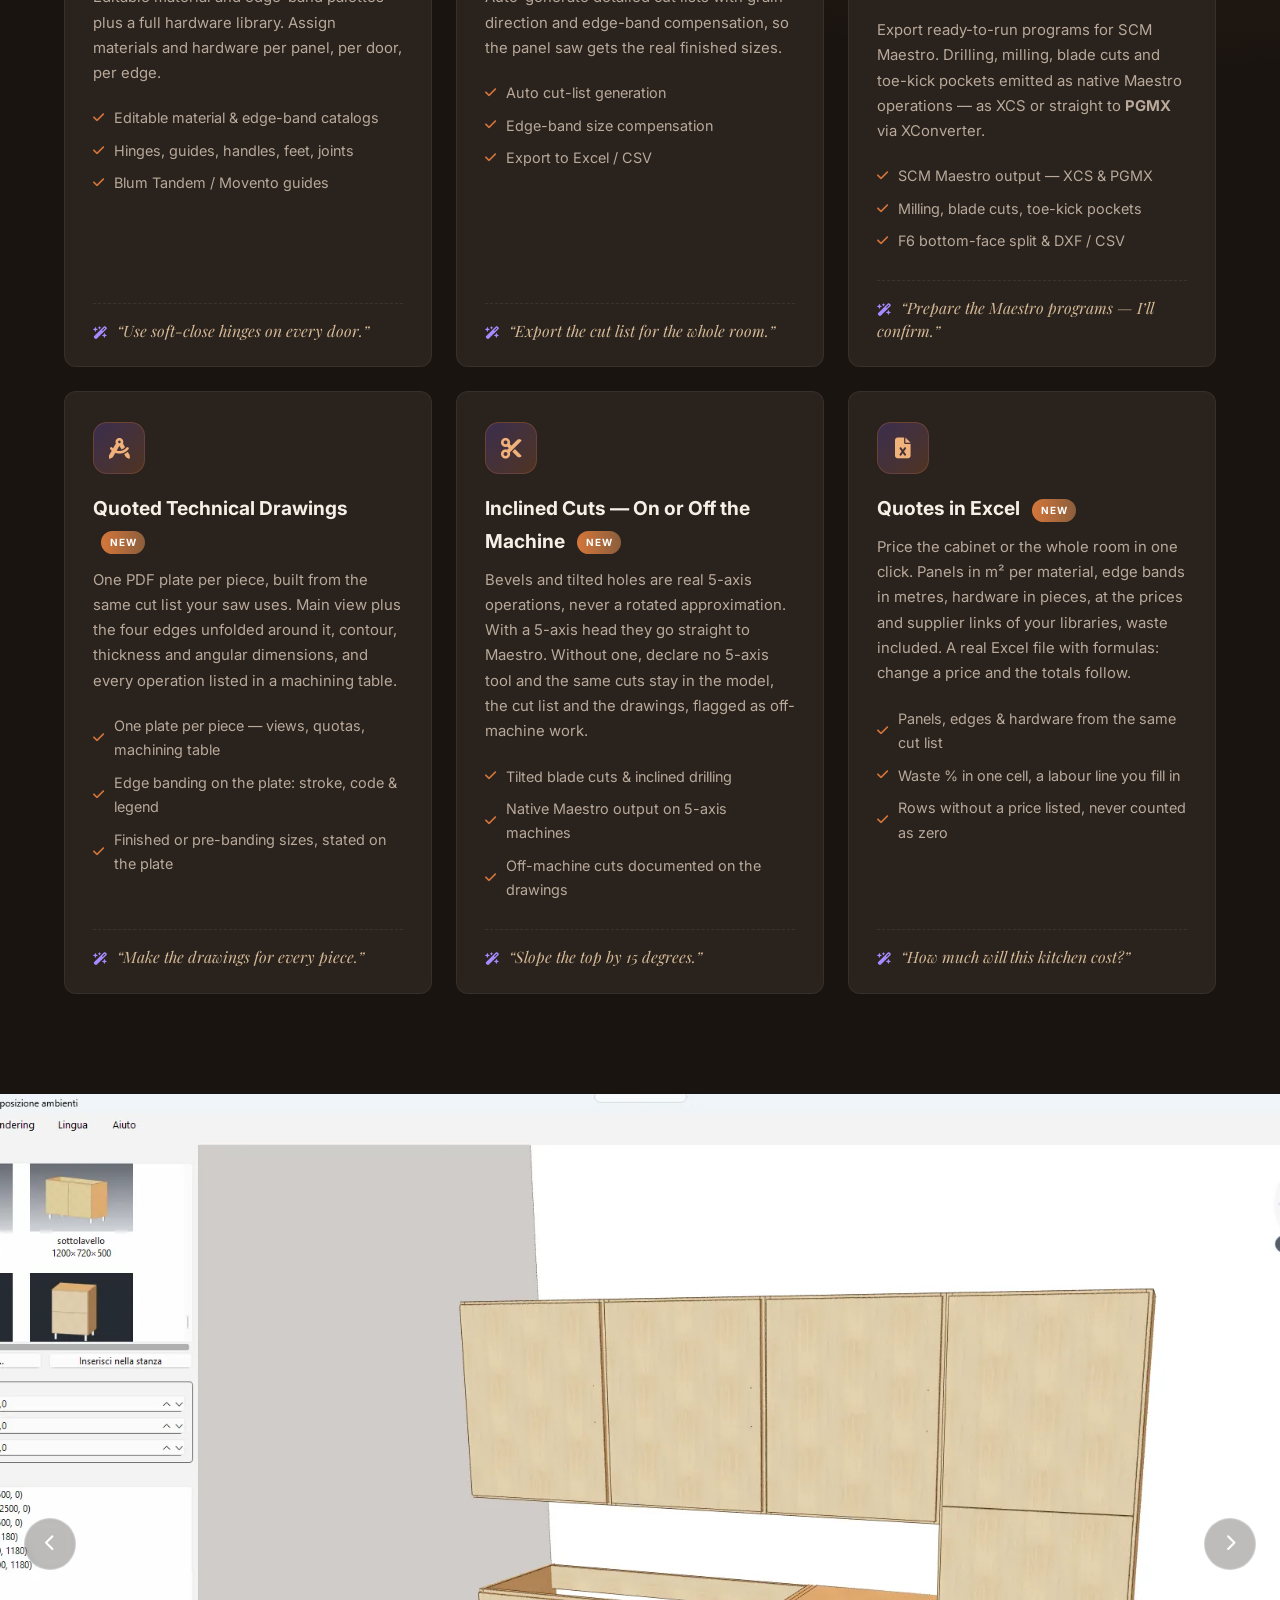
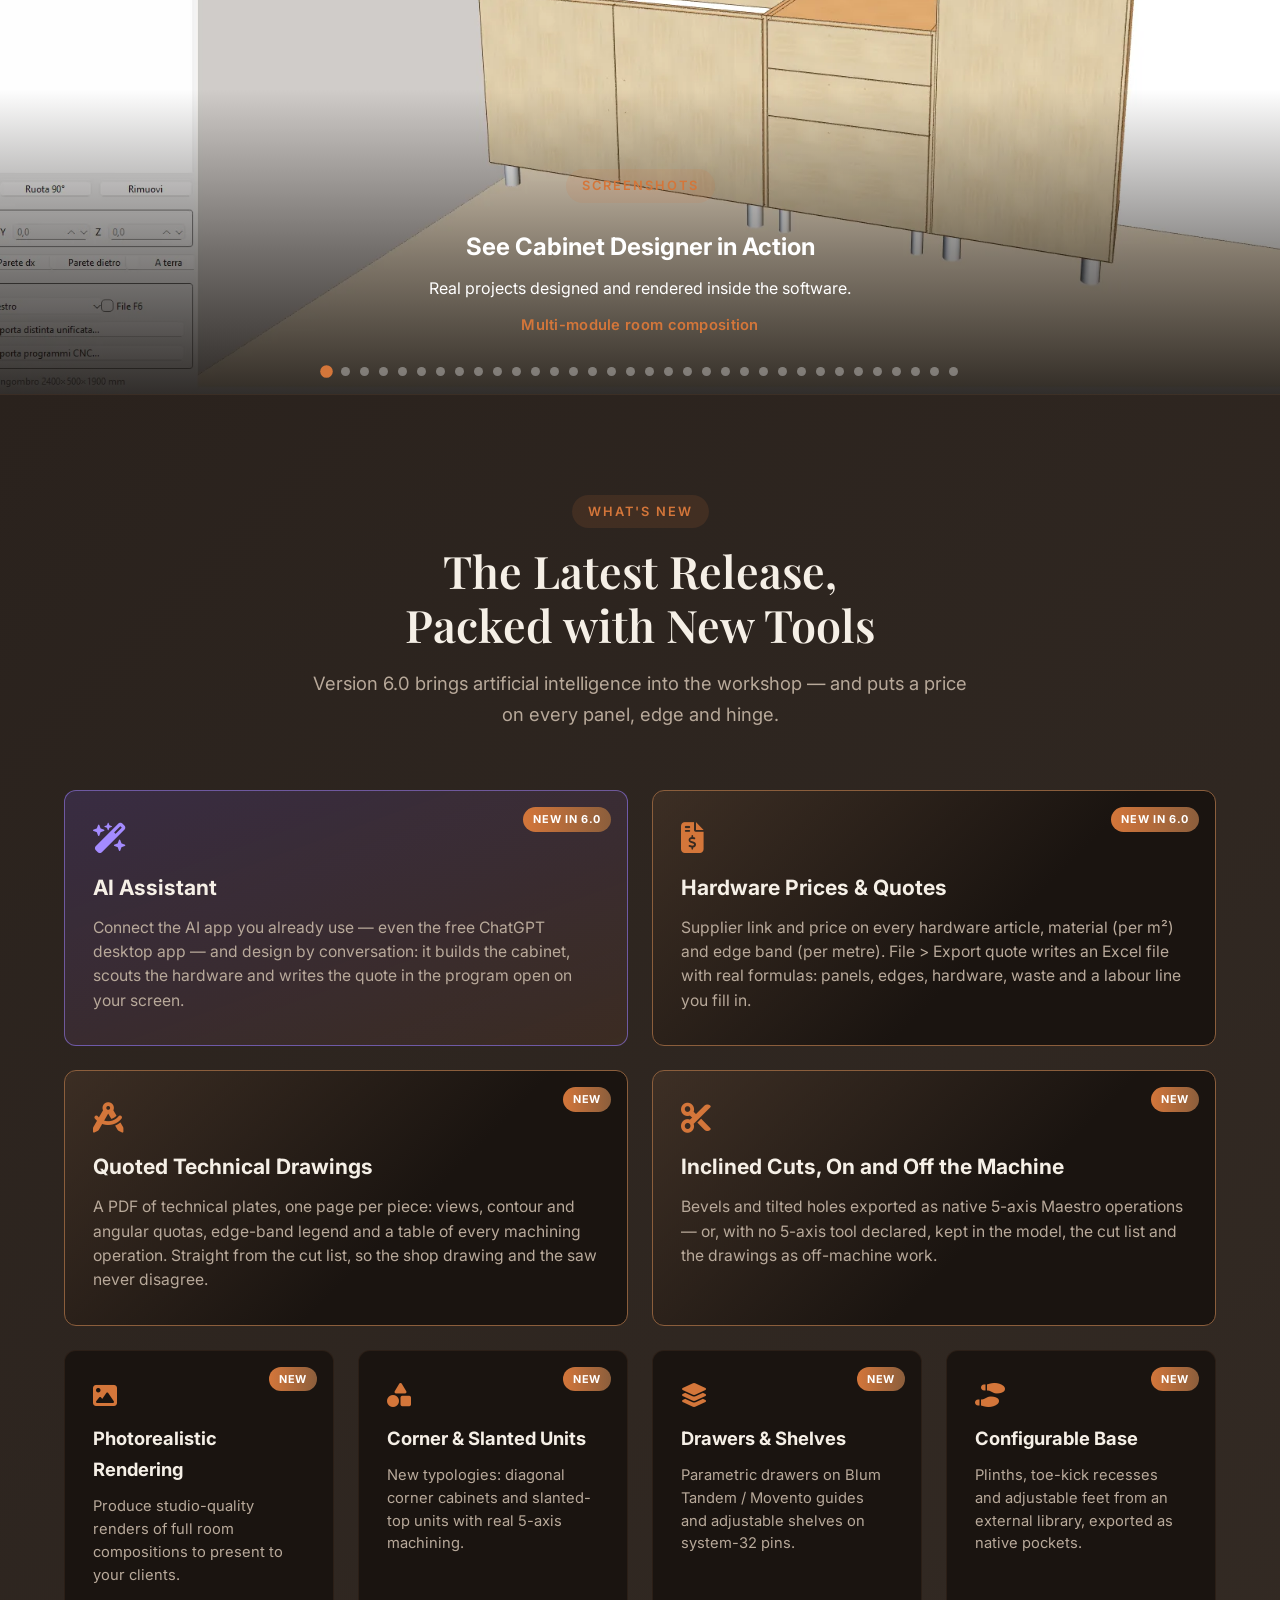
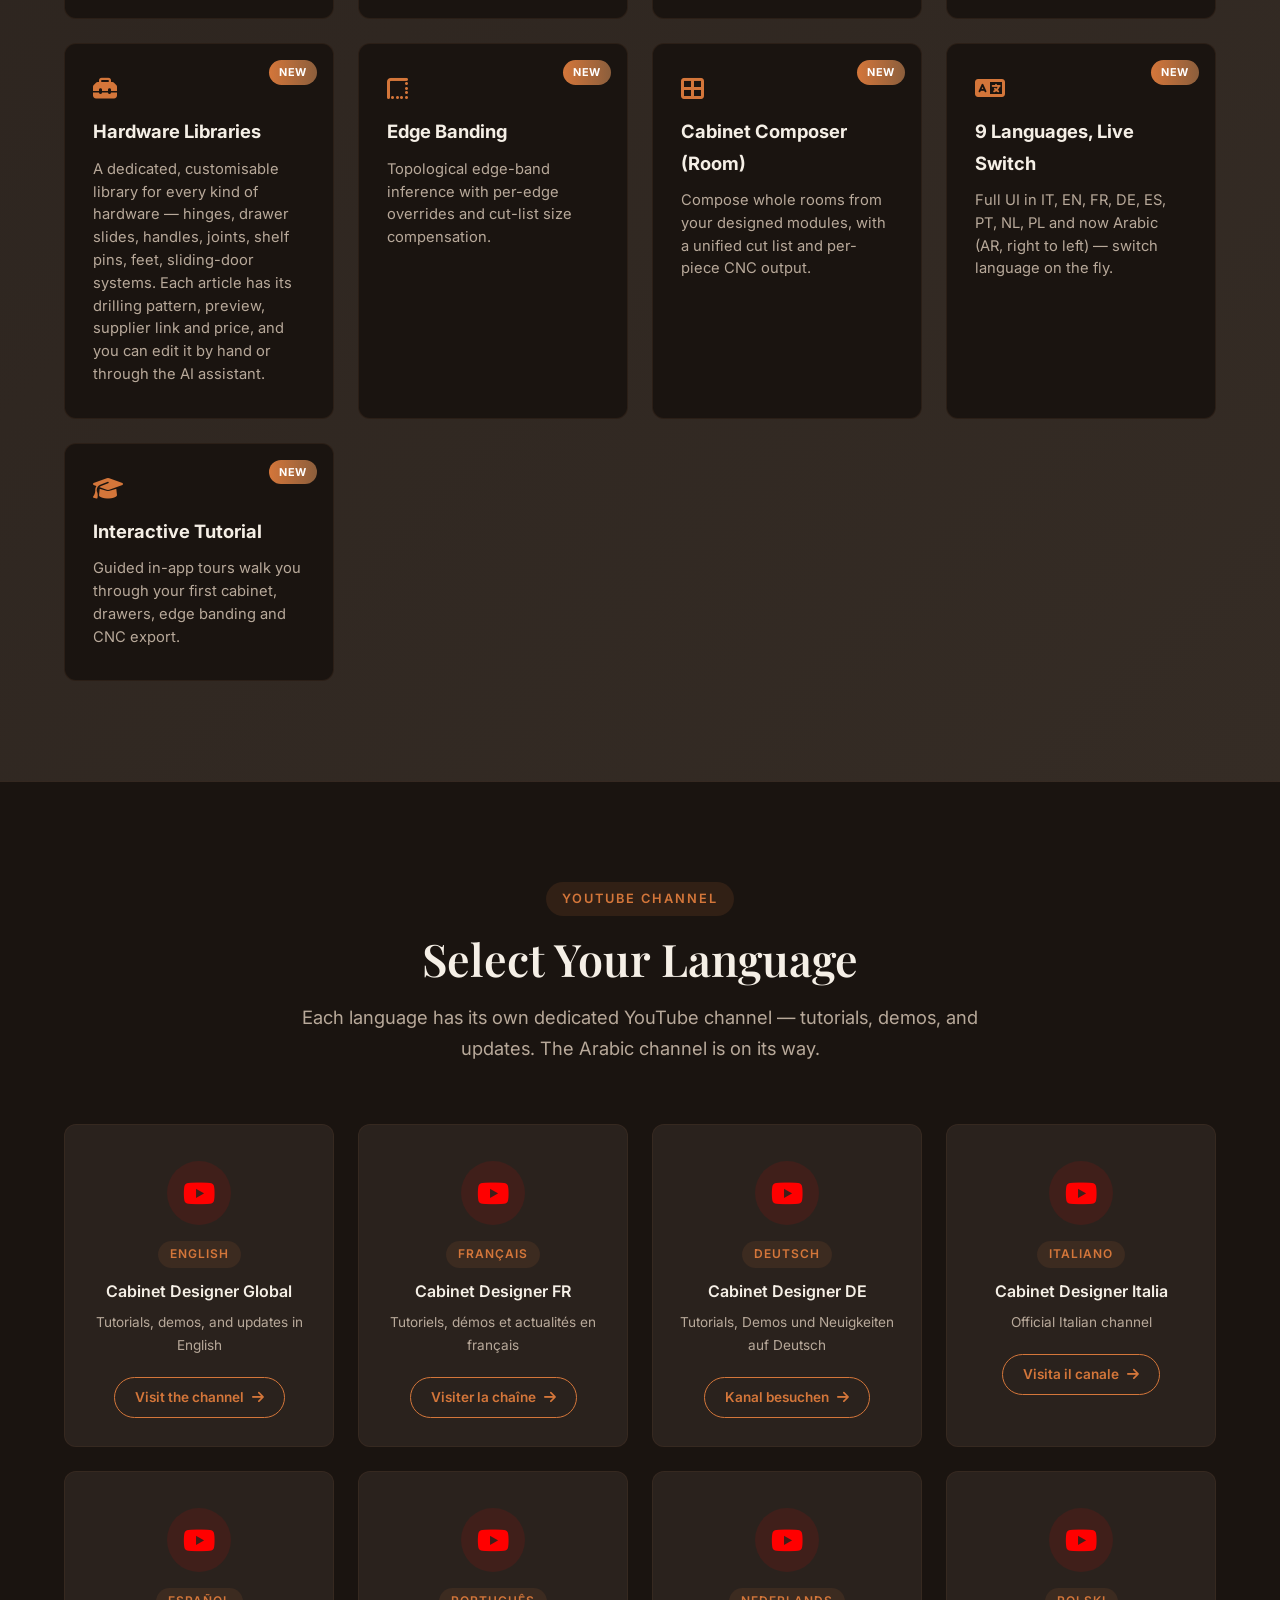
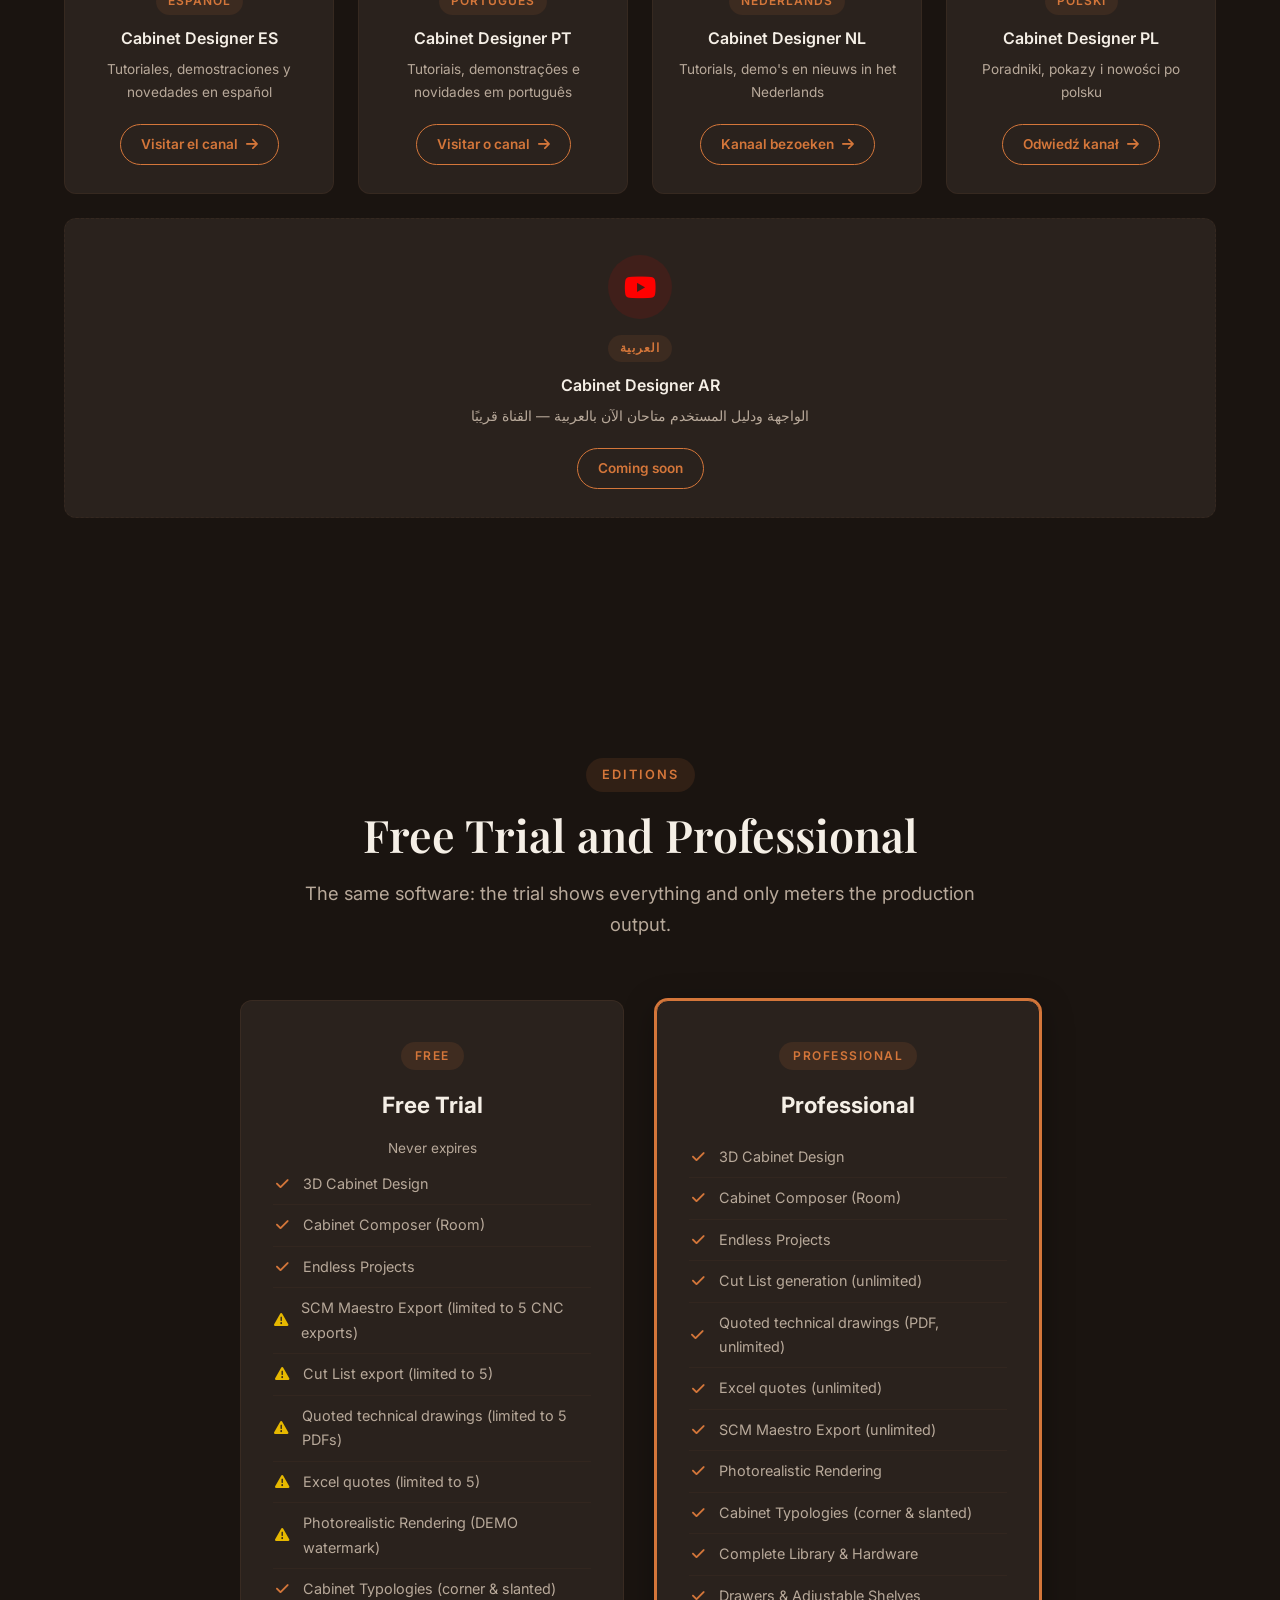
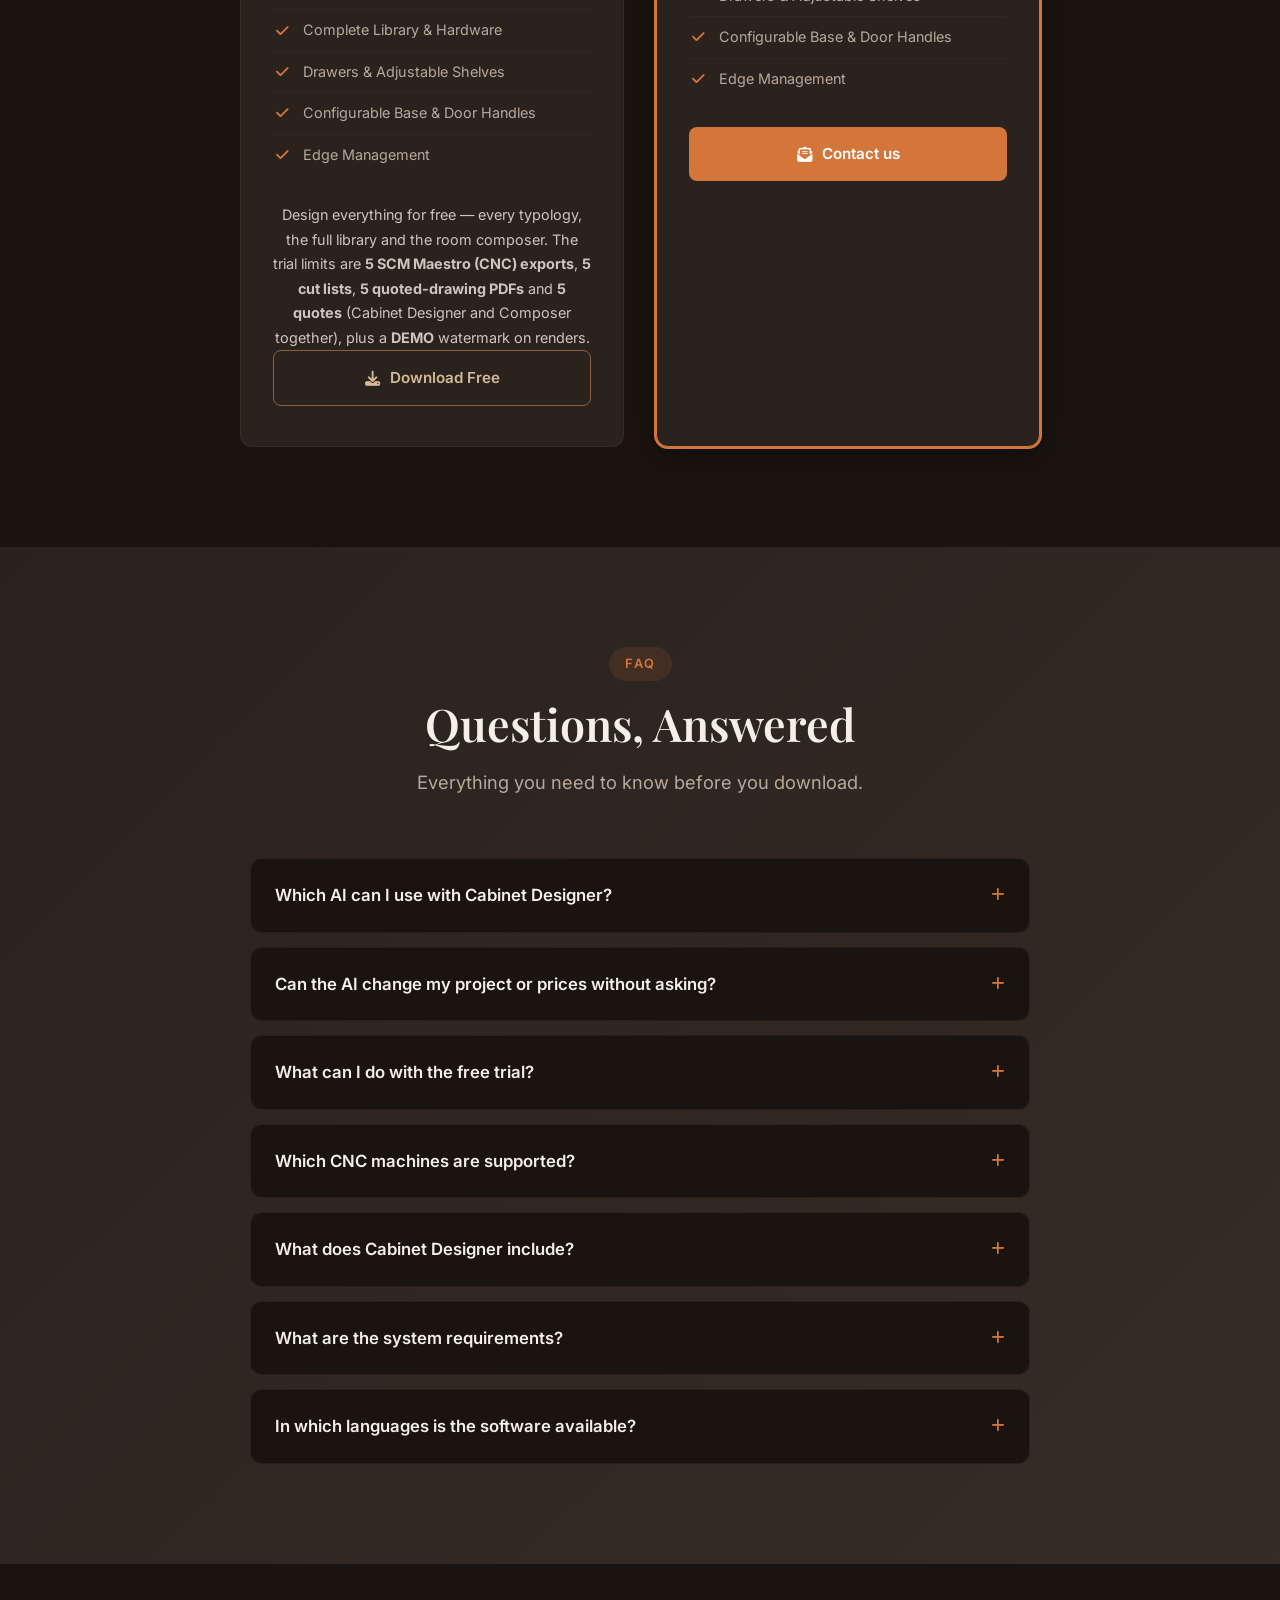
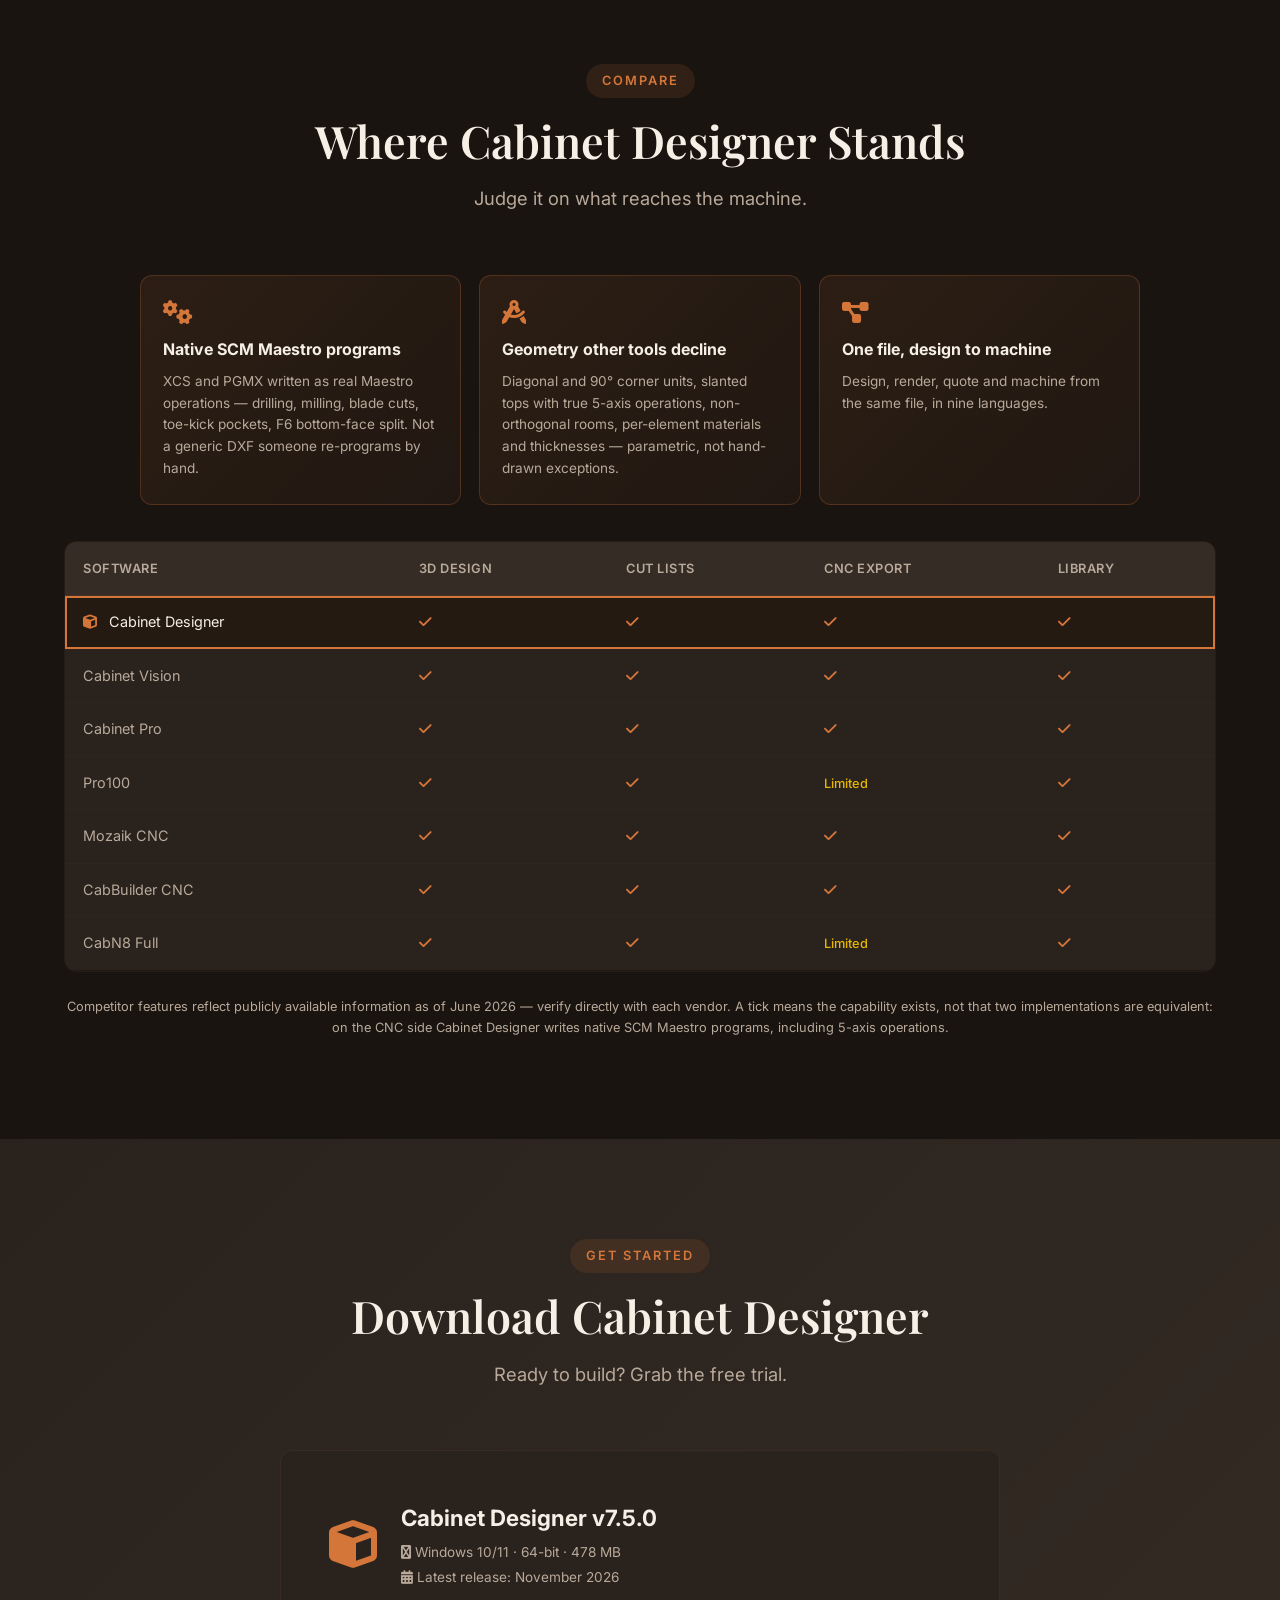
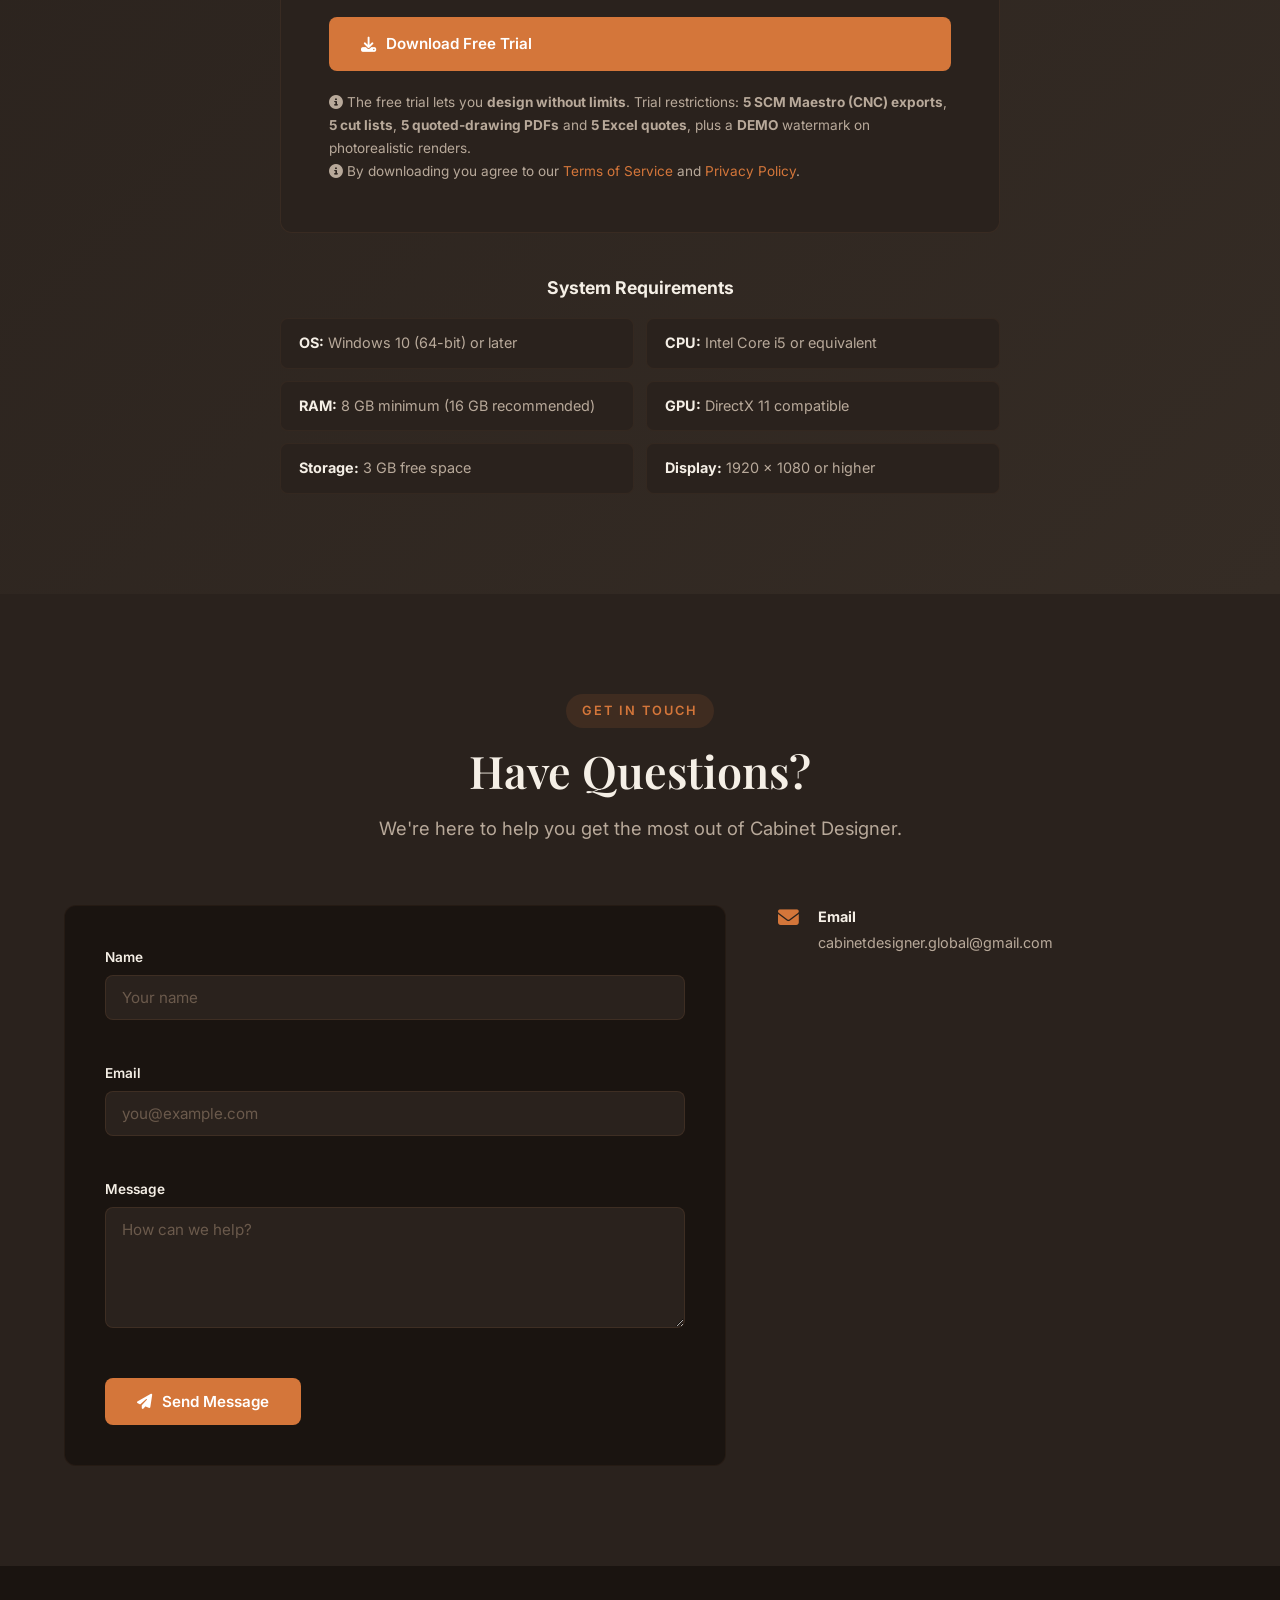
==== commit efd9bf31: "Sito: carosello con le immagini delle release 24 screenshot da assets/images/releases (dalla 7.5.0 a" ====
--- a/index.html
+++ b/index.html
@@ -544,6 +544,145 @@
           <img src="assets/images/gallery-10.png" alt="Cabinet Designer — element numbering: number and name of every panel drawn on the 3D view" width="1916" height="1135" loading="lazy" decoding="async">
         </picture>
       </div>
+      <!-- Release images (assets/images/releases), newest first -->
+      <div class="gallery-slide" data-title="NEW — Maestro Lab theme: the colours of SCM Maestro Lab">
+        <picture>
+          <source srcset="assets/images/releases/7.5.0/Maestrolabtheme.webp" type="image/webp">
+          <img src="assets/images/releases/7.5.0/Maestrolabtheme.png" alt="Cabinet Designer — Maestro Lab theme: the colours of SCM Maestro Lab" width="1919" height="1150" loading="lazy" decoding="async">
+        </picture>
+      </div>
+      <div class="gallery-slide" data-title="NEW — Dark theme">
+        <picture>
+          <source srcset="assets/images/releases/7.5.0/dark.webp" type="image/webp">
+          <img src="assets/images/releases/7.5.0/dark.png" alt="Cabinet Designer — Dark theme" width="1920" height="1152" loading="lazy" decoding="async">
+        </picture>
+      </div>
+      <div class="gallery-slide" data-title="NEW — Cabinet Designer light theme">
+        <picture>
+          <source srcset="assets/images/releases/7.5.0/light.webp" type="image/webp">
+          <img src="assets/images/releases/7.5.0/light.png" alt="Cabinet Designer — Cabinet Designer light theme" width="1920" height="1152" loading="lazy" decoding="async">
+        </picture>
+      </div>
+      <div class="gallery-slide is-fit" data-title="NEW — Right-click menus in coloured sections">
+        <picture>
+          <source srcset="assets/images/releases/7.5.0/new_menus.webp" type="image/webp">
+          <img src="assets/images/releases/7.5.0/new_menus.png" alt="Cabinet Designer — Right-click menus in coloured sections" width="728" height="840" loading="lazy" decoding="async">
+        </picture>
+      </div>
+      <div class="gallery-slide is-fit" data-title="NEW — Drawers beside beams, pillars and pipes">
+        <picture>
+          <source srcset="assets/images/releases/7.5.0/drawers.webp" type="image/webp">
+          <img src="assets/images/releases/7.5.0/drawers.png" alt="Cabinet Designer — Drawers beside beams, pillars and pipes" width="1068" height="930" loading="lazy" decoding="async">
+        </picture>
+      </div>
+      <div class="gallery-slide is-fit" data-title="NEW — Tool too wide for the groove: pick another from the .tlgx">
+        <picture>
+          <source srcset="assets/images/releases/7.5.0/direct_control.webp" type="image/webp">
+          <img src="assets/images/releases/7.5.0/direct_control.png" alt="Cabinet Designer — Tool too wide for the groove: pick another from the .tlgx" width="470" height="578" loading="lazy" decoding="async">
+        </picture>
+      </div>
+      <div class="gallery-slide" data-title="Free machining on any panel">
+        <picture>
+          <source srcset="assets/images/releases/7.0.0/free.webp" type="image/webp">
+          <img src="assets/images/releases/7.0.0/free.png" alt="Cabinet Designer — Free machining on any panel" width="1916" height="1150" loading="lazy" decoding="async">
+        </picture>
+      </div>
+      <div class="gallery-slide is-fit" data-title="Sink unit: vertical dividers fixed to the rails">
+        <picture>
+          <source srcset="assets/images/releases/5.5.3/02_sink_vertical_dividers.webp" type="image/webp">
+          <img src="assets/images/releases/5.5.3/02_sink_vertical_dividers.png" alt="Cabinet Designer — Sink unit: vertical dividers fixed to the rails" width="827" height="877" loading="lazy" decoding="async">
+        </picture>
+      </div>
+      <div class="gallery-slide is-fit" data-title="Dividers in contact with each other">
+        <picture>
+          <source srcset="assets/images/releases/5.5.3/03_dividers_in_contact.webp" type="image/webp">
+          <img src="assets/images/releases/5.5.3/03_dividers_in_contact.png" alt="Cabinet Designer — Dividers in contact with each other" width="852" height="958" loading="lazy" decoding="async">
+        </picture>
+      </div>
+      <div class="gallery-slide is-fit" data-title="3-sided handle notch">
+        <picture>
+          <source srcset="assets/images/releases/5.2.0/maniglia_3lati.webp" type="image/webp">
+          <img src="assets/images/releases/5.2.0/maniglia_3lati.png" alt="Cabinet Designer — 3-sided handle notch" width="845" height="901" loading="lazy" decoding="async">
+        </picture>
+      </div>
+      <div class="gallery-slide is-fit" data-title="Fillers between drawers">
+        <picture>
+          <source srcset="assets/images/releases/5.2.0/traversini.webp" type="image/webp">
+          <img src="assets/images/releases/5.2.0/traversini.png" alt="Cabinet Designer — Fillers between drawers" width="583" height="768" loading="lazy" decoding="async">
+        </picture>
+      </div>
+      <div class="gallery-slide is-fit" data-title="Beams and pillars right inside the cabinet">
+        <picture>
+          <source srcset="assets/images/releases/5.0.0/01_obstacles.webp" type="image/webp">
+          <img src="assets/images/releases/5.0.0/01_obstacles.png" alt="Cabinet Designer — Beams and pillars right inside the cabinet" width="1300" height="1030" loading="lazy" decoding="async">
+        </picture>
+      </div>
+      <div class="gallery-slide is-fit" data-title="Closing walls built around the obstacle">
+        <picture>
+          <source srcset="assets/images/releases/5.0.0/02_gap_closure.webp" type="image/webp">
+          <img src="assets/images/releases/5.0.0/02_gap_closure.png" alt="Cabinet Designer — Closing walls built around the obstacle" width="1300" height="1030" loading="lazy" decoding="async">
+        </picture>
+      </div>
+      <div class="gallery-slide is-fit" data-title="Obstacle notch milled in one go, before any drilling">
+        <picture>
+          <source srcset="assets/images/releases/5.0.0/03_cnc_notch.webp" type="image/webp">
+          <img src="assets/images/releases/5.0.0/03_cnc_notch.png" alt="Cabinet Designer — Obstacle notch milled in one go, before any drilling" width="1300" height="1030" loading="lazy" decoding="async">
+        </picture>
+      </div>
+      <div class="gallery-slide is-fit" data-title="Two fixings or none, never just one">
+        <picture>
+          <source srcset="assets/images/releases/5.0.0/04_two_fixings.webp" type="image/webp">
+          <img src="assets/images/releases/5.0.0/04_two_fixings.png" alt="Cabinet Designer — Two fixings or none, never just one" width="1406" height="992" loading="lazy" decoding="async">
+        </picture>
+      </div>
+      <div class="gallery-slide is-fit" data-title="Drawings open with 3/4 views and the hardware list">
+        <picture>
+          <source srcset="assets/images/releases/5.0.0/05_drawing_summary.webp" type="image/webp">
+          <img src="assets/images/releases/5.0.0/05_drawing_summary.png" alt="Cabinet Designer — Drawings open with 3/4 views and the hardware list" width="1404" height="992" loading="lazy" decoding="async">
+        </picture>
+      </div>
+      <div class="gallery-slide is-fit" data-title="Room drawings with the same summary page">
+        <picture>
+          <source srcset="assets/images/releases/5.0.0/06_composer_drawings.webp" type="image/webp">
+          <img src="assets/images/releases/5.0.0/06_composer_drawings.png" alt="Cabinet Designer — Room drawings with the same summary page" width="1404" height="992" loading="lazy" decoding="async">
+        </picture>
+      </div>
+      <div class="gallery-slide is-fit" data-title="Composer: CNC programs, cut list and drawings for the whole room">
+        <picture>
+          <source srcset="assets/images/releases/5.0.0/07_composer_file_menu.webp" type="image/webp">
+          <img src="assets/images/releases/5.0.0/07_composer_file_menu.png" alt="Cabinet Designer — Composer: CNC programs, cut list and drawings for the whole room" width="1300" height="1030" loading="lazy" decoding="async">
+        </picture>
+      </div>
+      <div class="gallery-slide is-fit" data-title="Filler cabinet: oblique front with its door">
+        <picture>
+          <source srcset="assets/images/releases/5.0.0/08_filler_doors.webp" type="image/webp">
+          <img src="assets/images/releases/5.0.0/08_filler_doors.png" alt="Cabinet Designer — Filler cabinet: oblique front with its door" width="1300" height="1030" loading="lazy" decoding="async">
+        </picture>
+      </div>
+      <div class="gallery-slide is-fit" data-title="Filler cabinet in a composed room">
+        <picture>
+          <source srcset="assets/images/releases/5.0.0/09_filler_composer.webp" type="image/webp">
+          <img src="assets/images/releases/5.0.0/09_filler_composer.png" alt="Cabinet Designer — Filler cabinet in a composed room" width="1300" height="1030" loading="lazy" decoding="async">
+        </picture>
+      </div>
+      <div class="gallery-slide is-fit" data-title="Composer view and photorealistic rendering, same camera">
+        <picture>
+          <source srcset="assets/images/releases/5.0.0/10_render_camera.webp" type="image/webp">
+          <img src="assets/images/releases/5.0.0/10_render_camera.png" alt="Cabinet Designer — Composer view and photorealistic rendering, same camera" width="1697" height="976" loading="lazy" decoding="async">
+        </picture>
+      </div>
+      <div class="gallery-slide is-fit" data-title="Corner units with backs and post">
+        <picture>
+          <source srcset="assets/images/releases/4.10.0/backs.webp" type="image/webp">
+          <img src="assets/images/releases/4.10.0/backs.png" alt="Cabinet Designer — Corner units with backs and post" width="782" height="937" loading="lazy" decoding="async">
+        </picture>
+      </div>
+      <div class="gallery-slide is-fit" data-title="New typology: filler cabinet">
+        <picture>
+          <source srcset="assets/images/releases/4.10.0/filler.webp" type="image/webp">
+          <img src="assets/images/releases/4.10.0/filler.png" alt="Cabinet Designer — New typology: filler cabinet" width="1301" height="1031" loading="lazy" decoding="async">
+        </picture>
+      </div>
     </div>
 
     <button class="gallery-arrow gallery-prev" type="button" aria-label="Previous screenshot" aria-controls="galleryCarousel">
--- a/css/style.css
+++ b/css/style.css
@@ -786,6 +786,18 @@
 .gallery-slide.is-doc img {
   object-fit: cover;            /* full-bleed like every other slide */
   object-position: top center;  /* the crop falls at the bottom, under the caption */
+}
+/* Release screenshots: dialogs, details and small captures. Shown whole and
+   never enlarged past their own size (a 400 px capture stretched to full page
+   is a blur), centred above the caption. */
+.gallery-slide.is-fit {
+  background: var(--bg-dark);
+}
+.gallery-slide.is-fit img {
+  object-fit: scale-down;
+  object-position: center;
+  padding: 10vh 6vw 26vh;
+  box-sizing: border-box;
 }
 /* White paper under white caption text is unreadable: while the plate is the
    slide on screen, the scrim goes near-opaque. JS sets the class on the
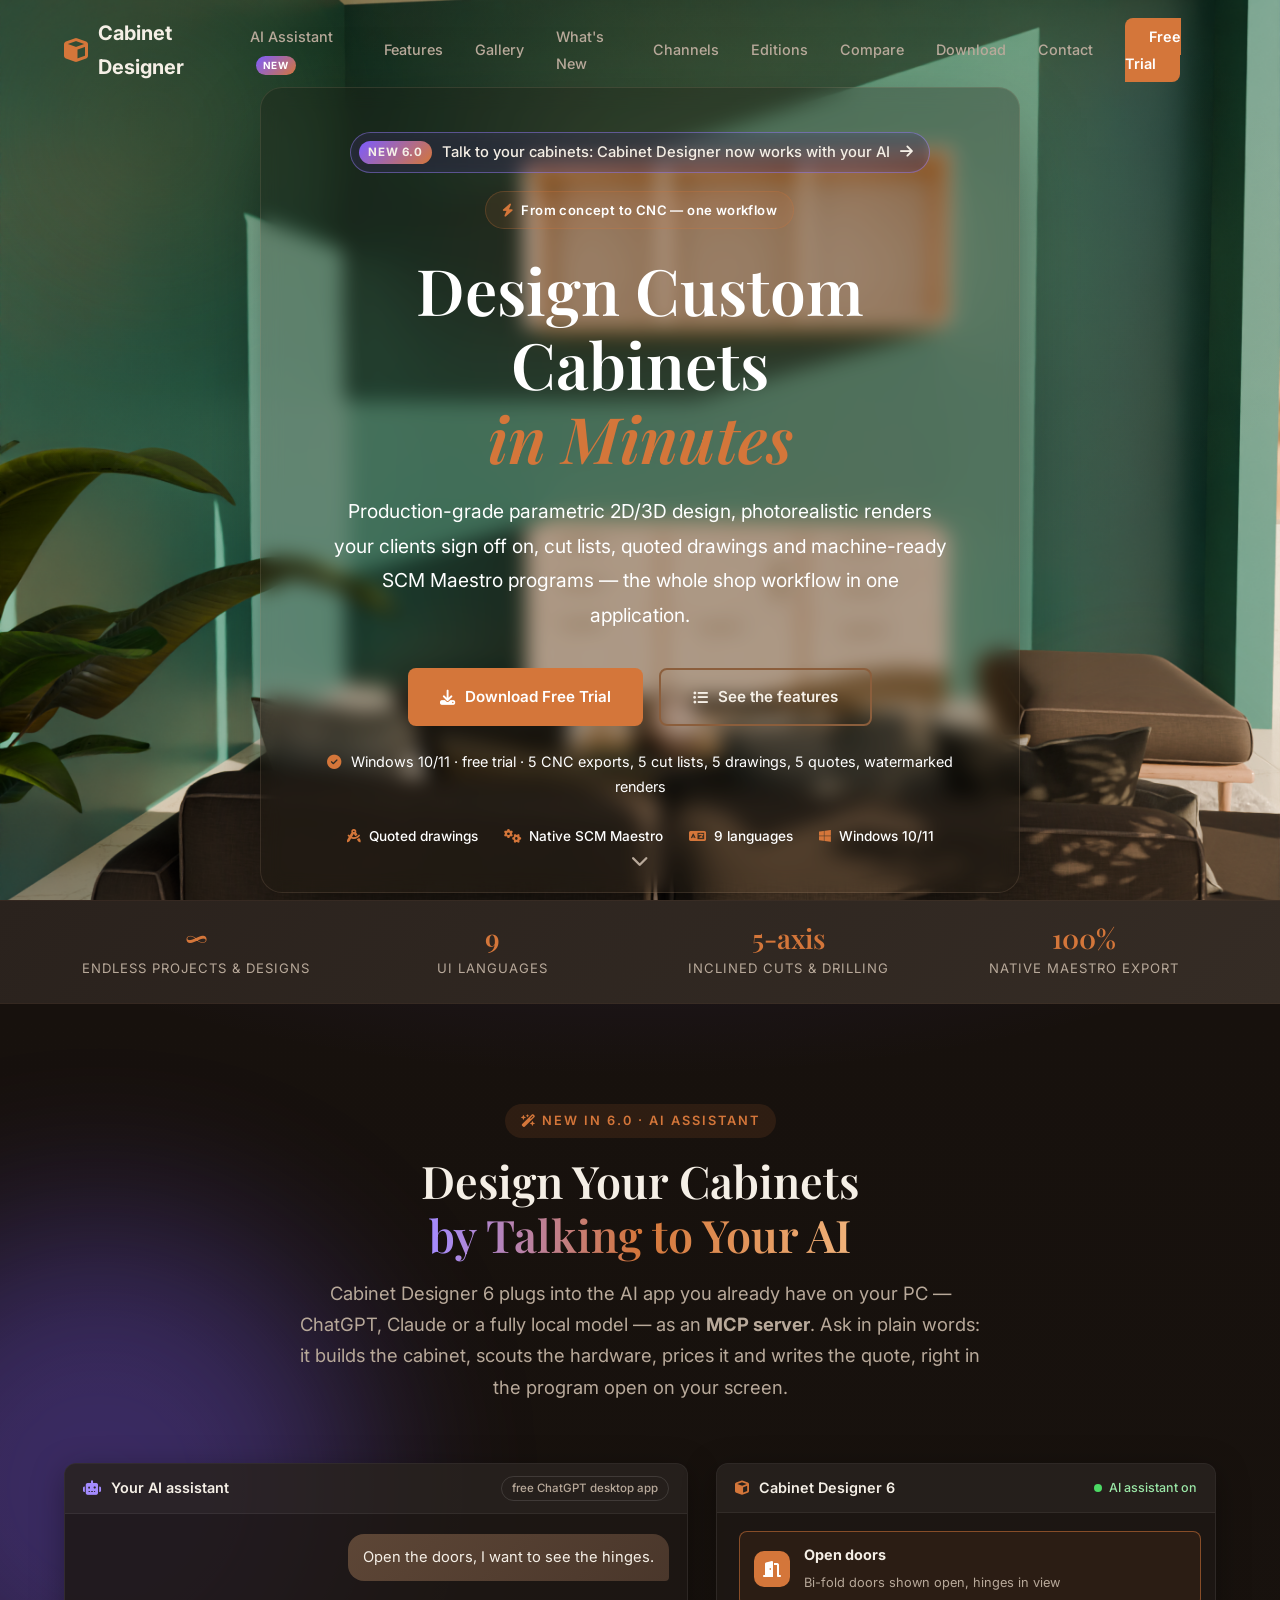
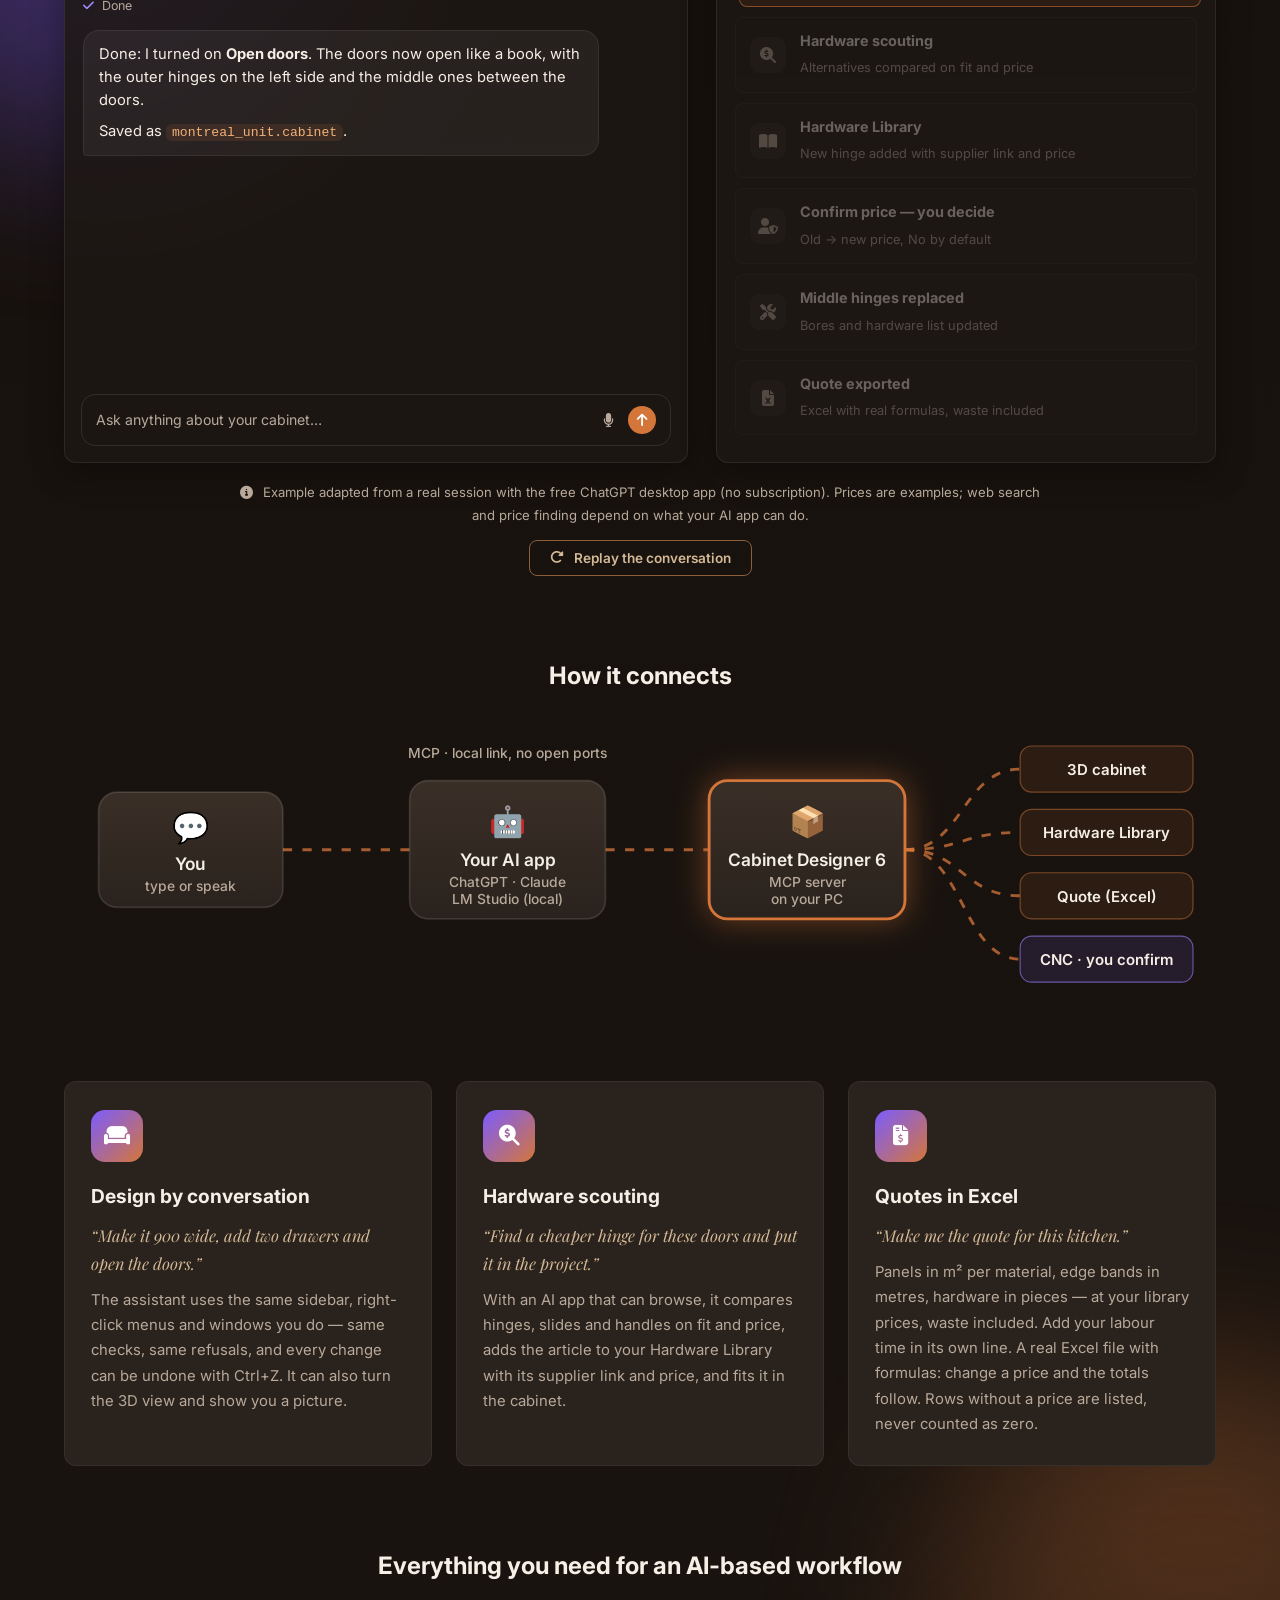
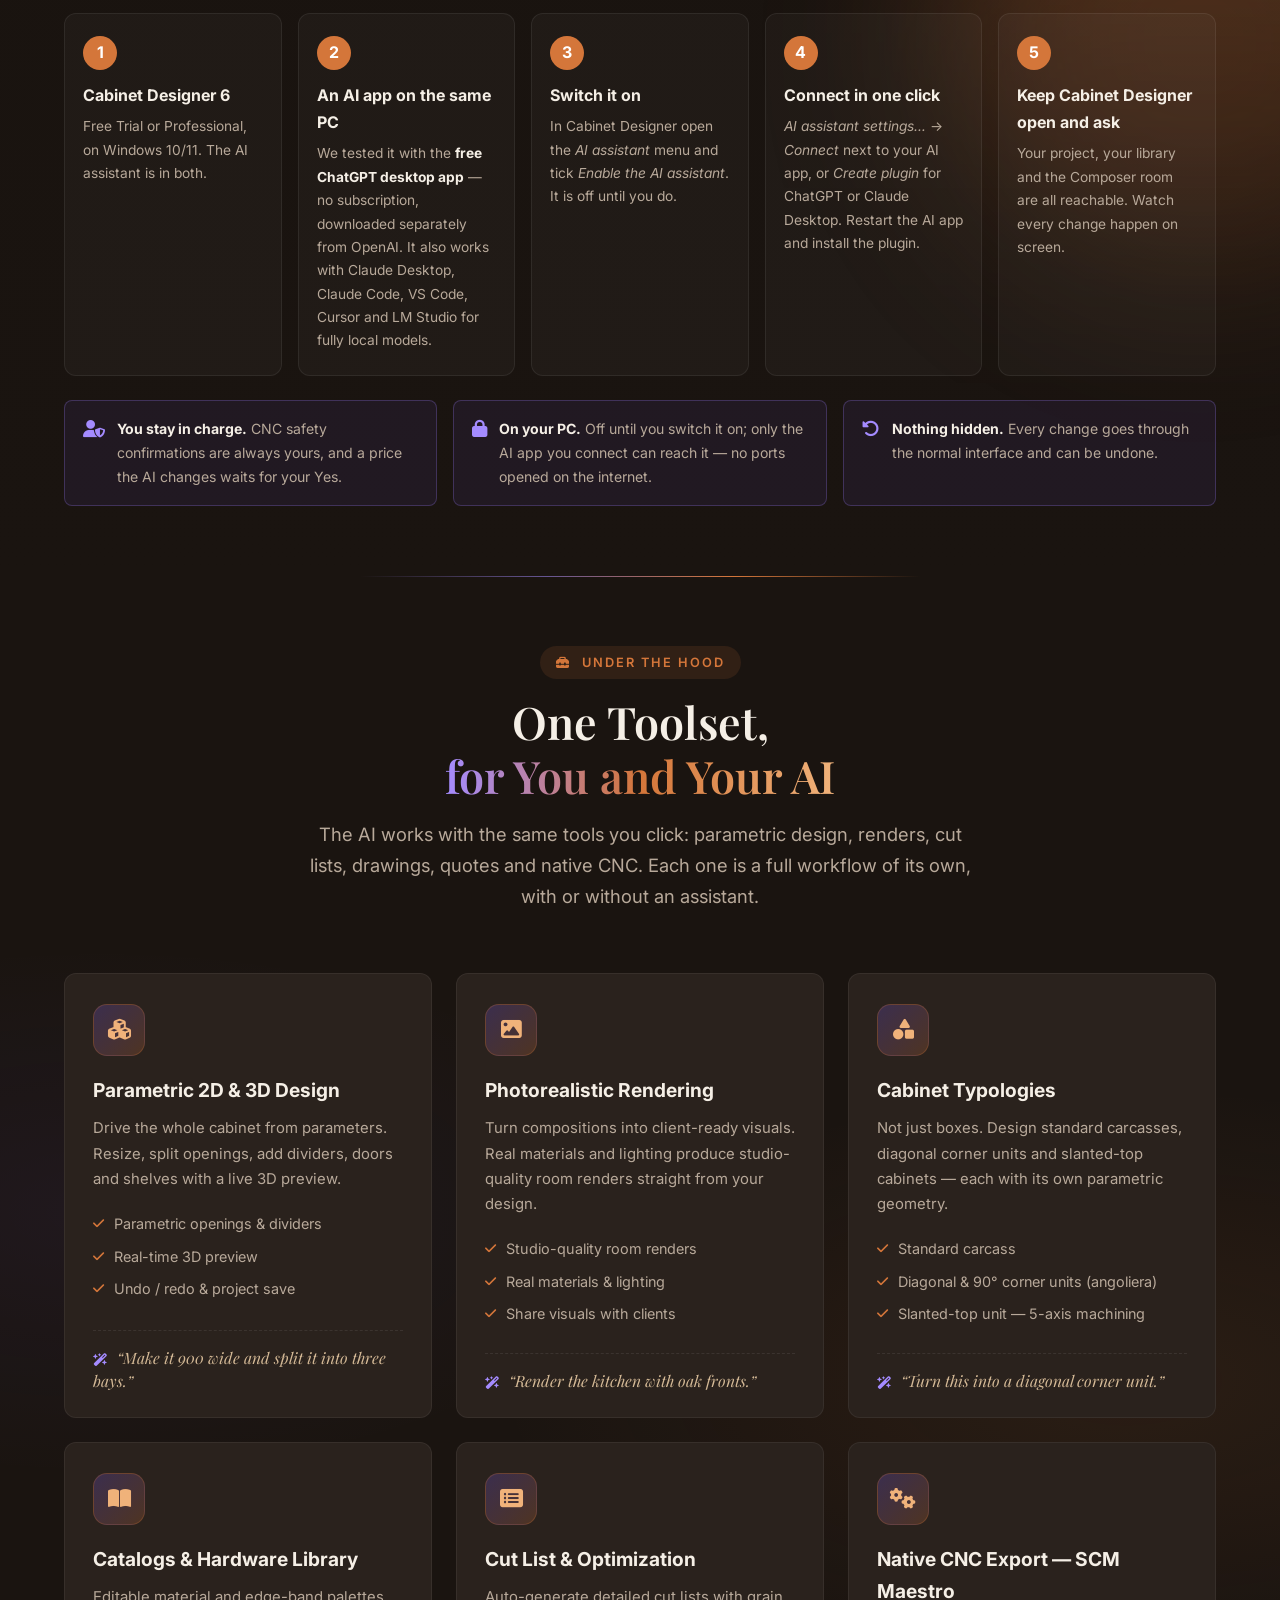
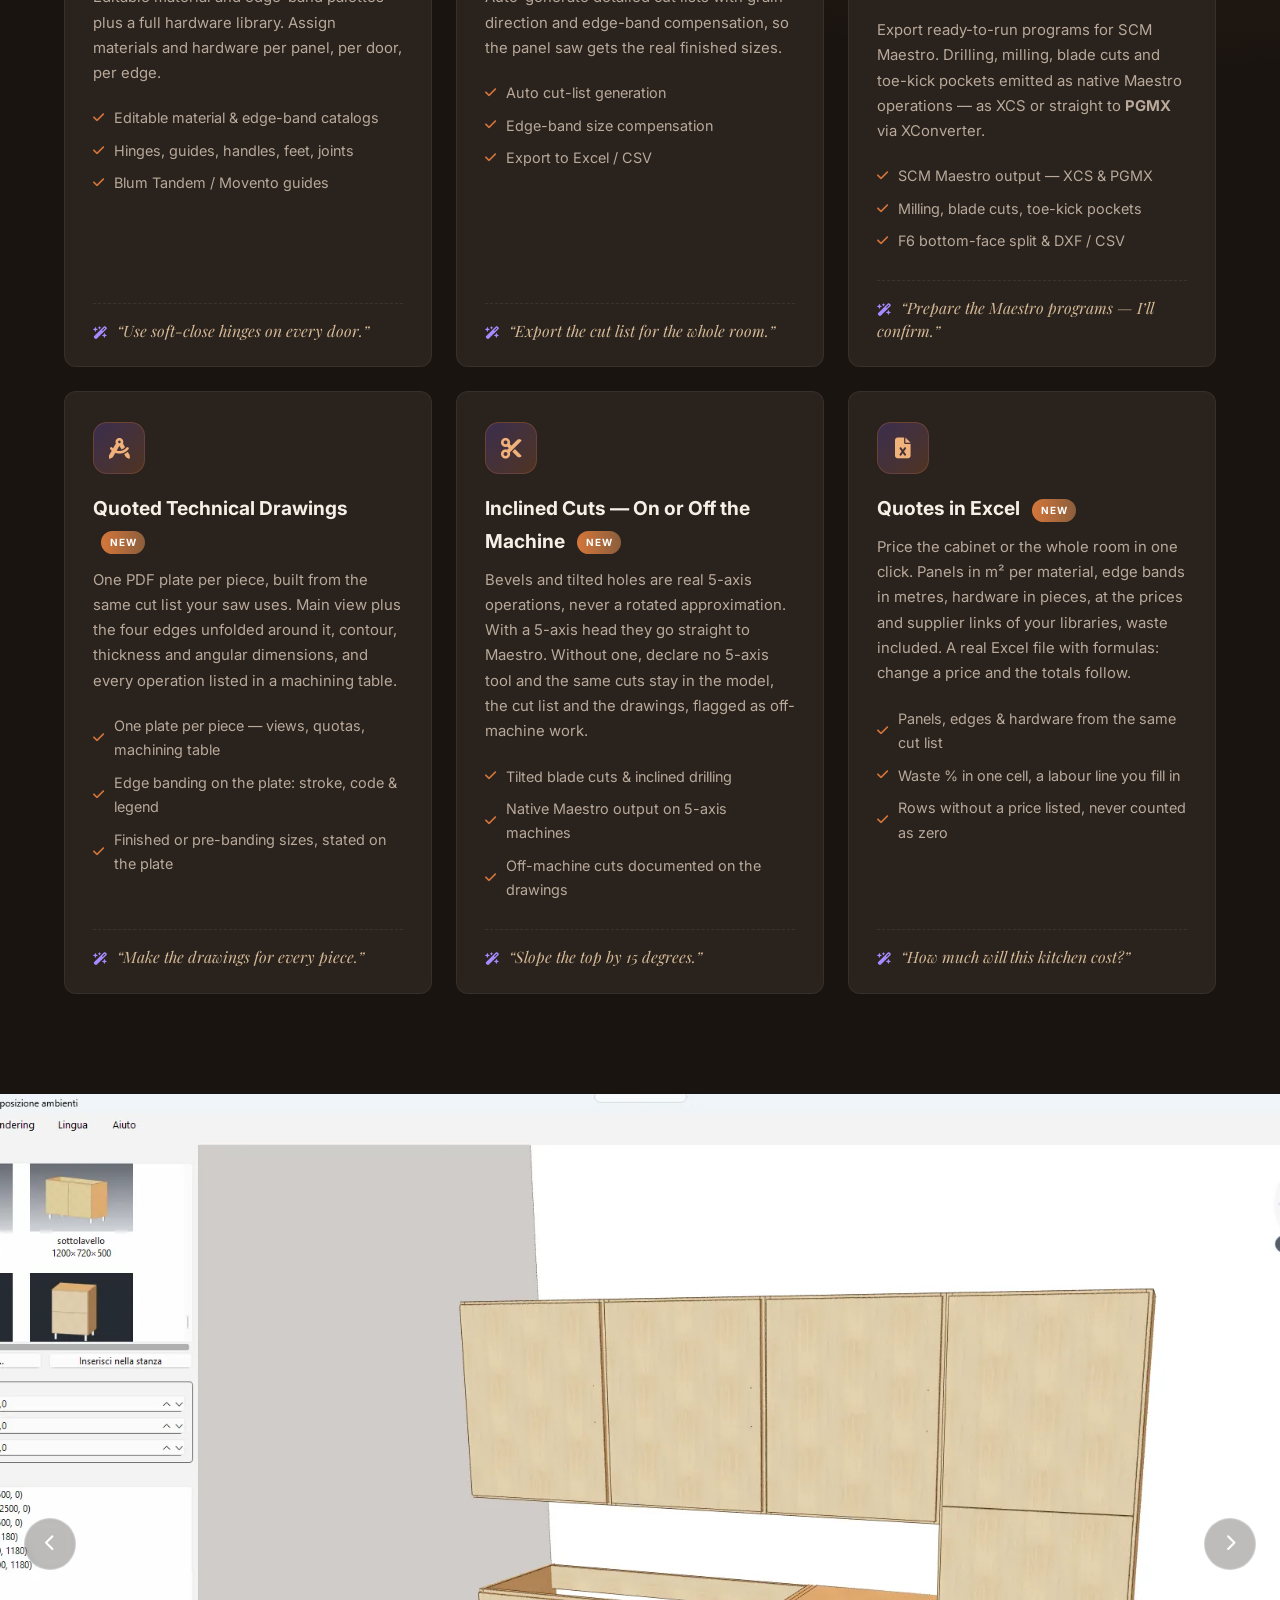
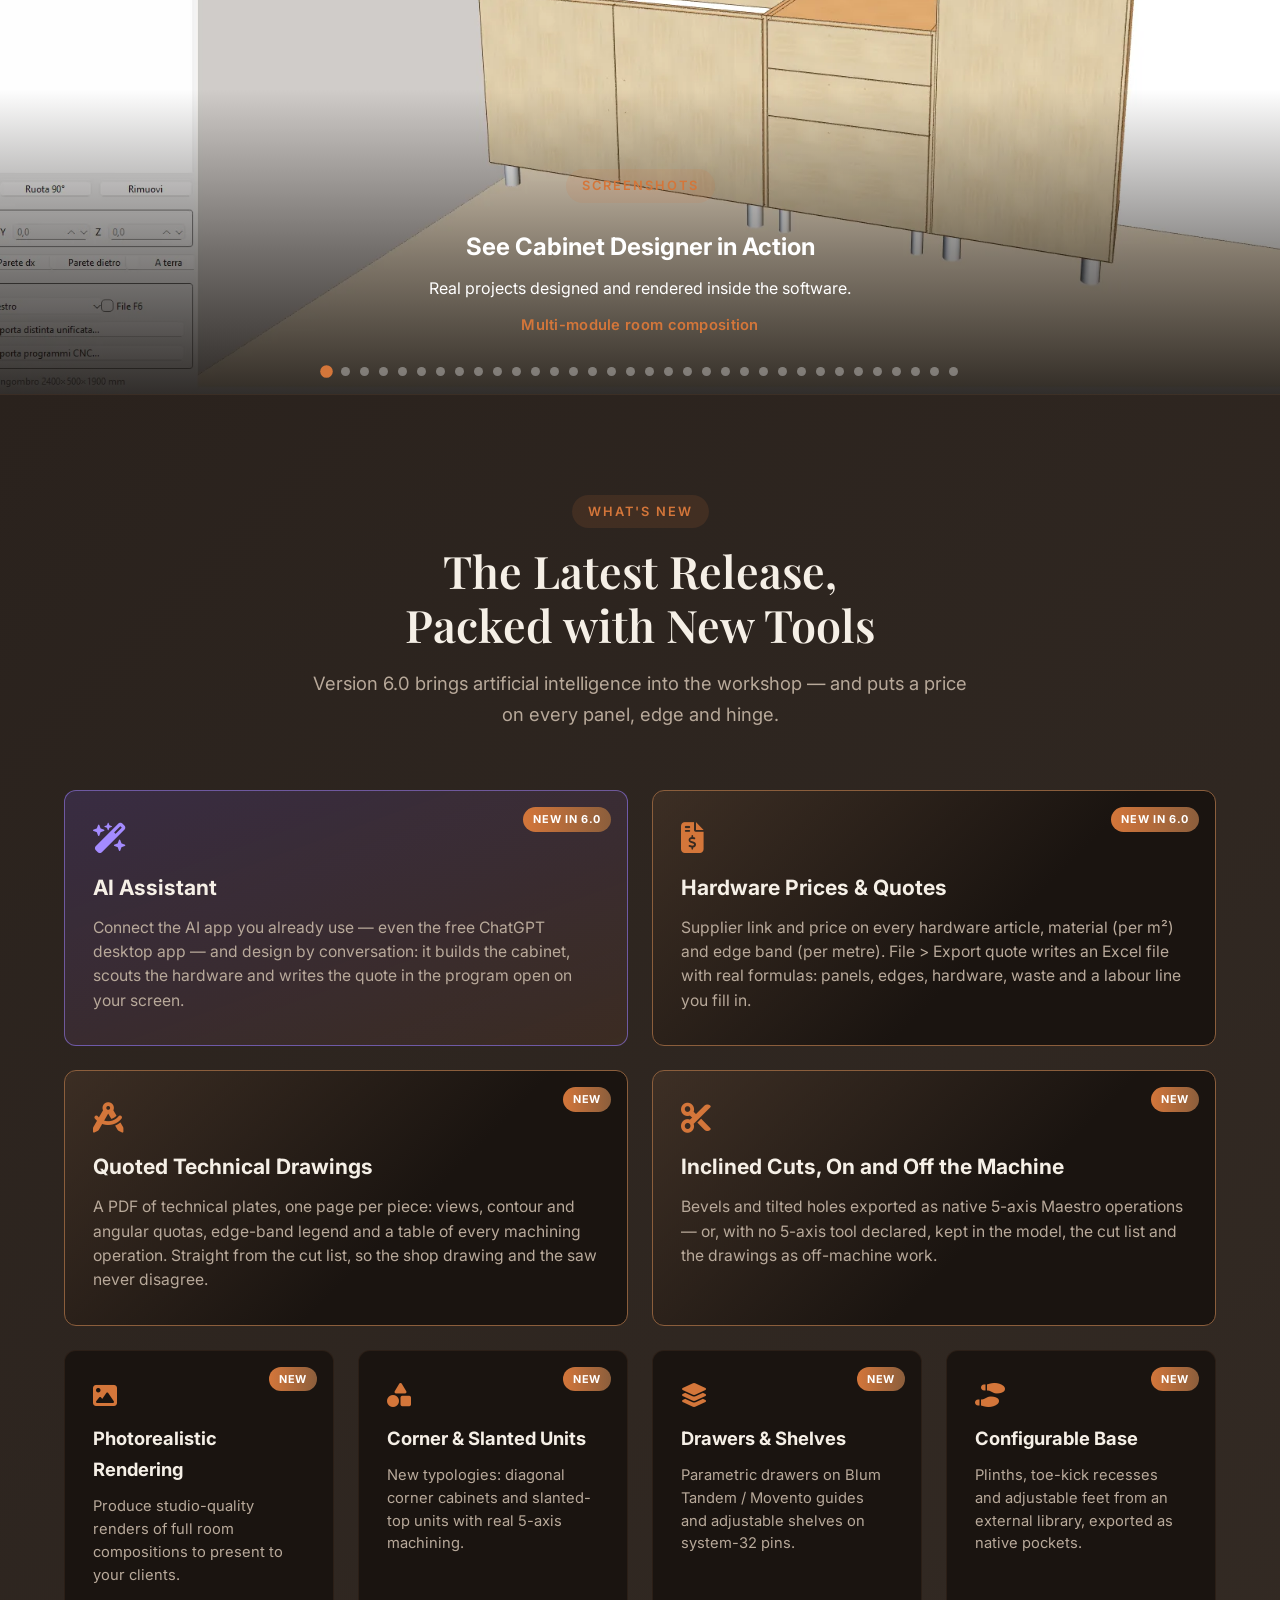
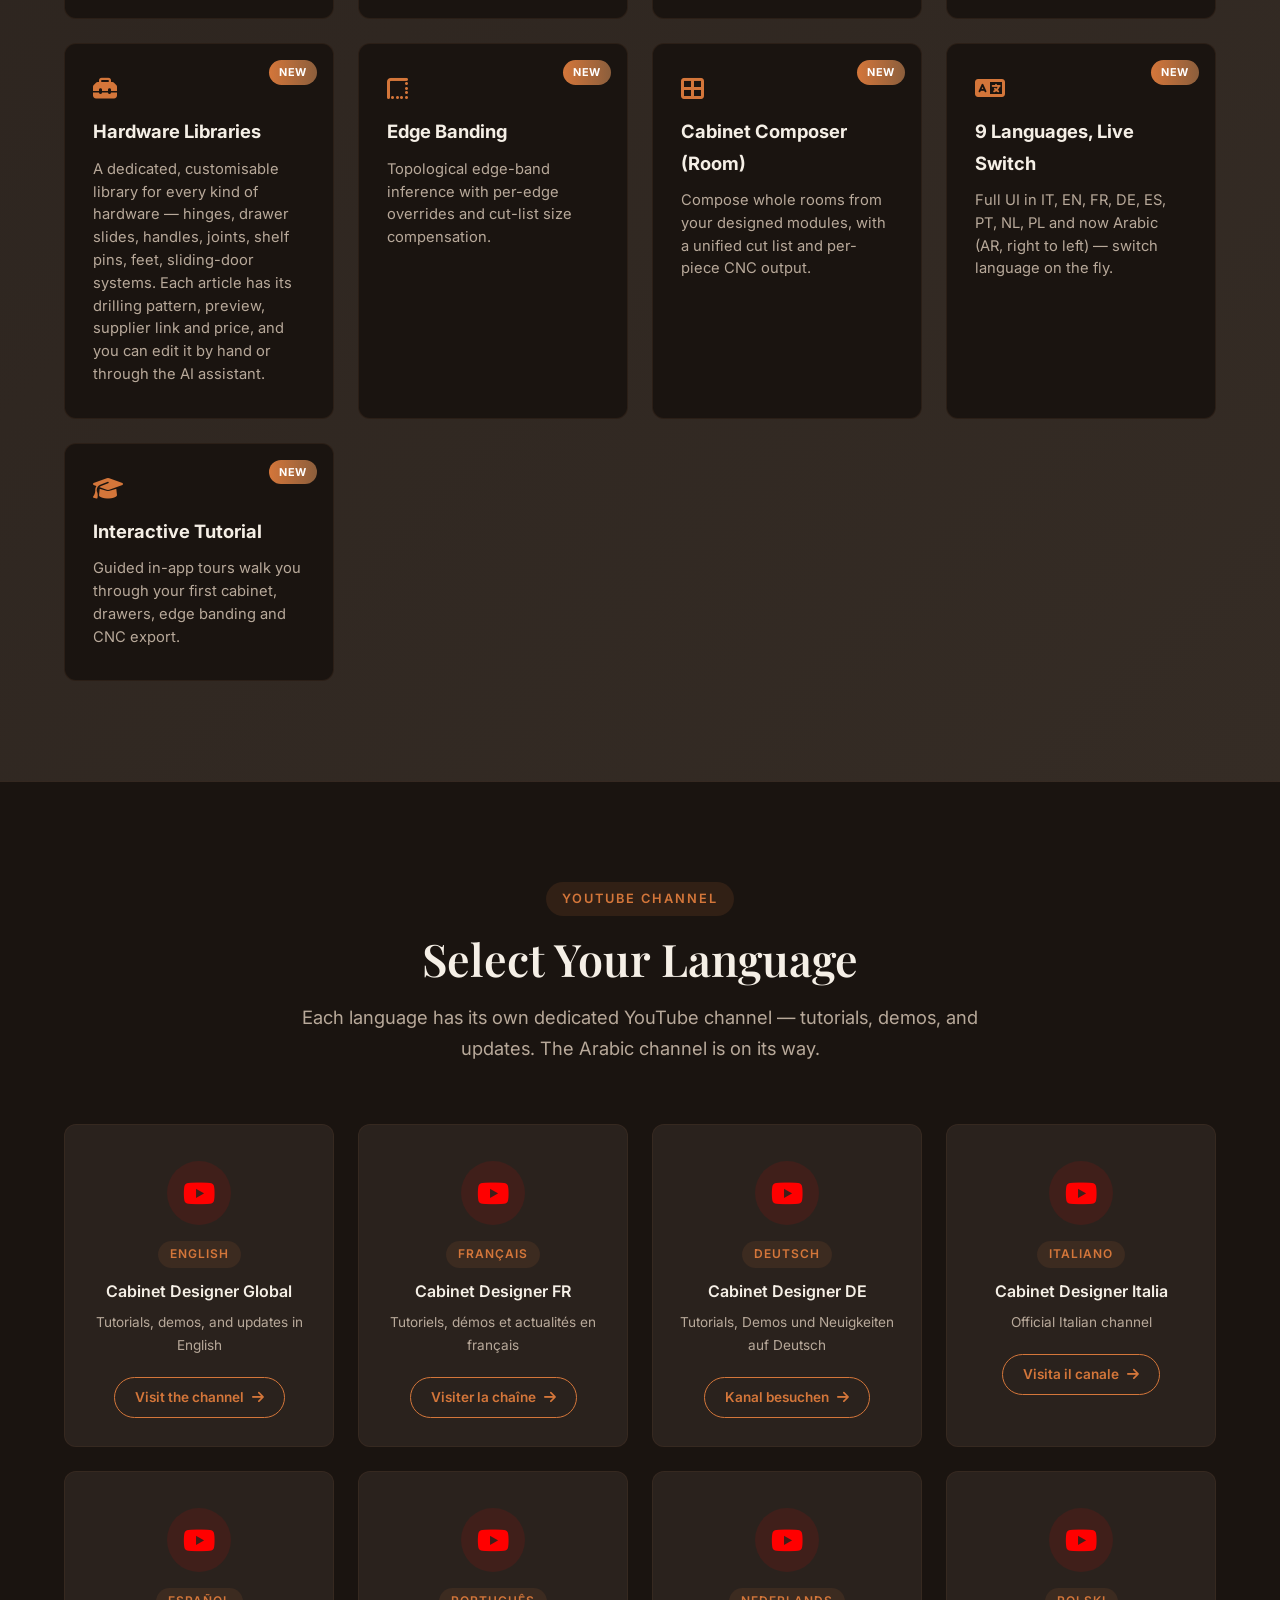
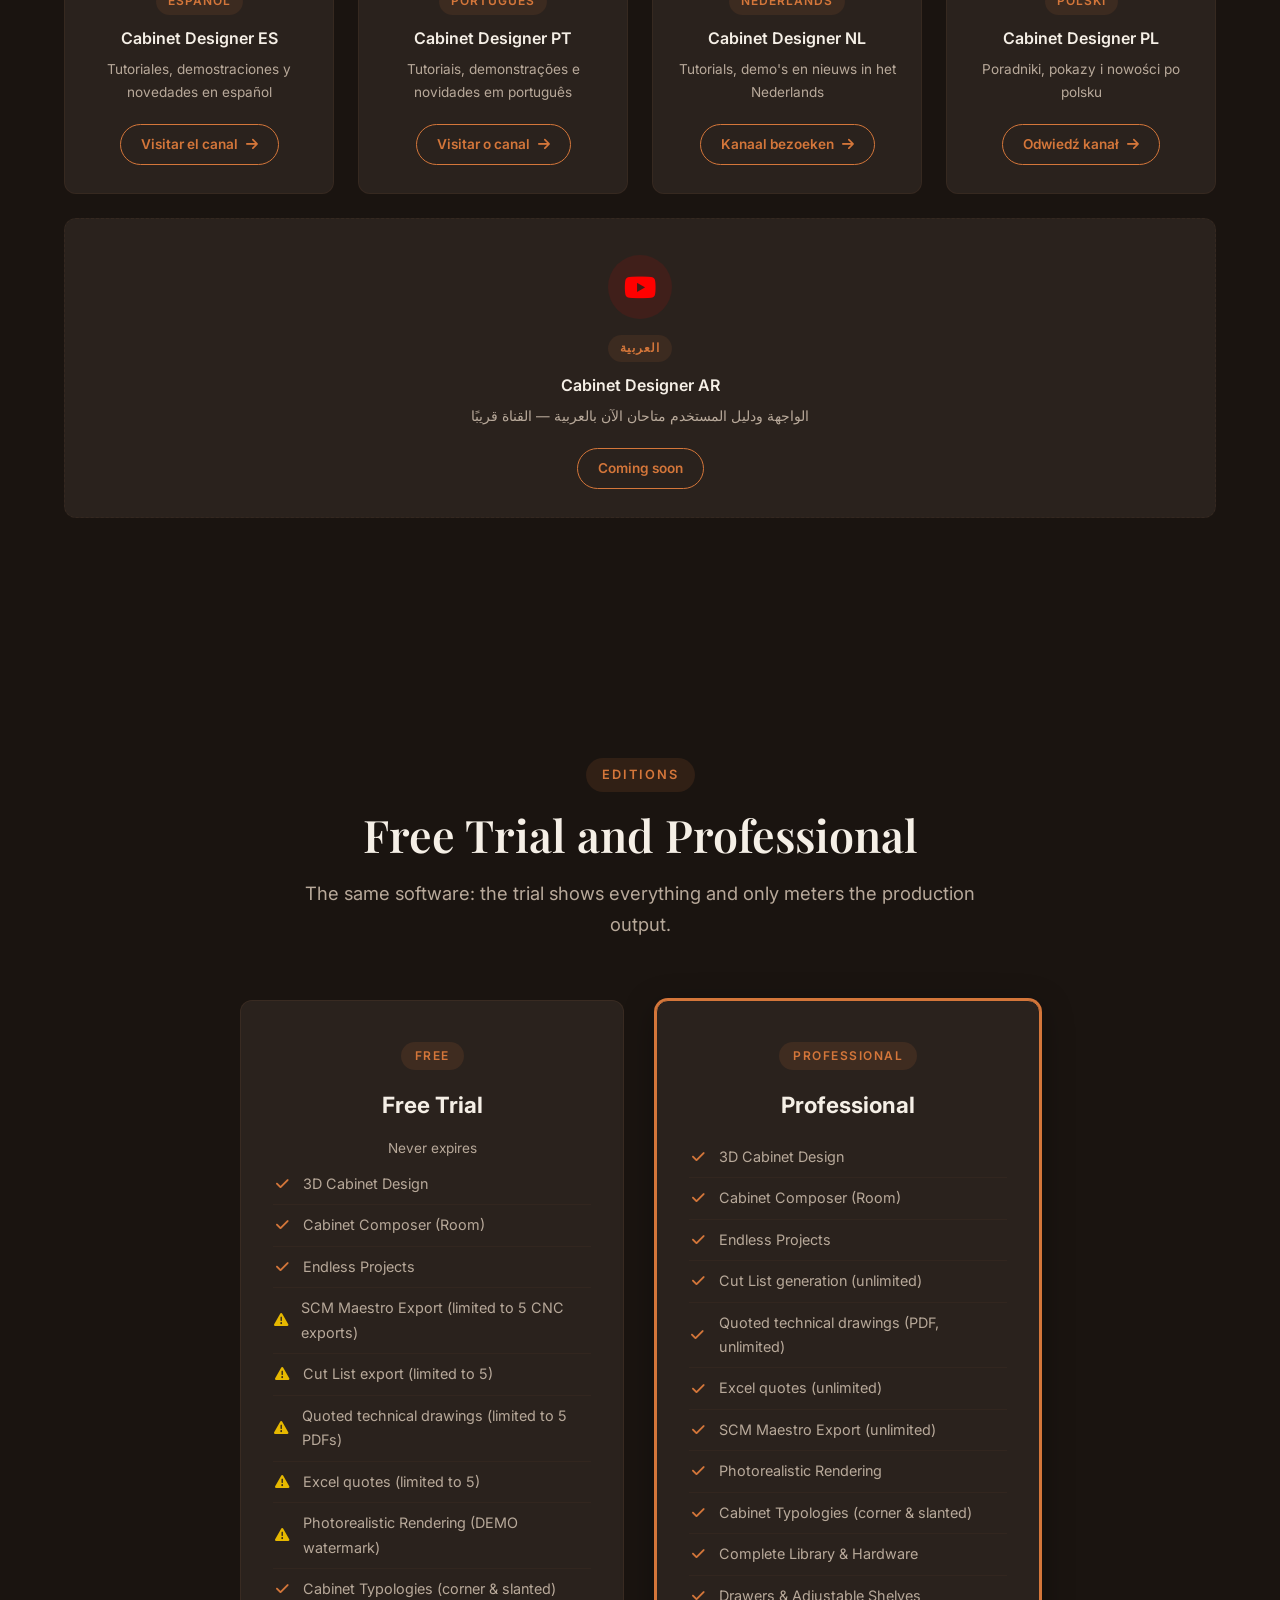
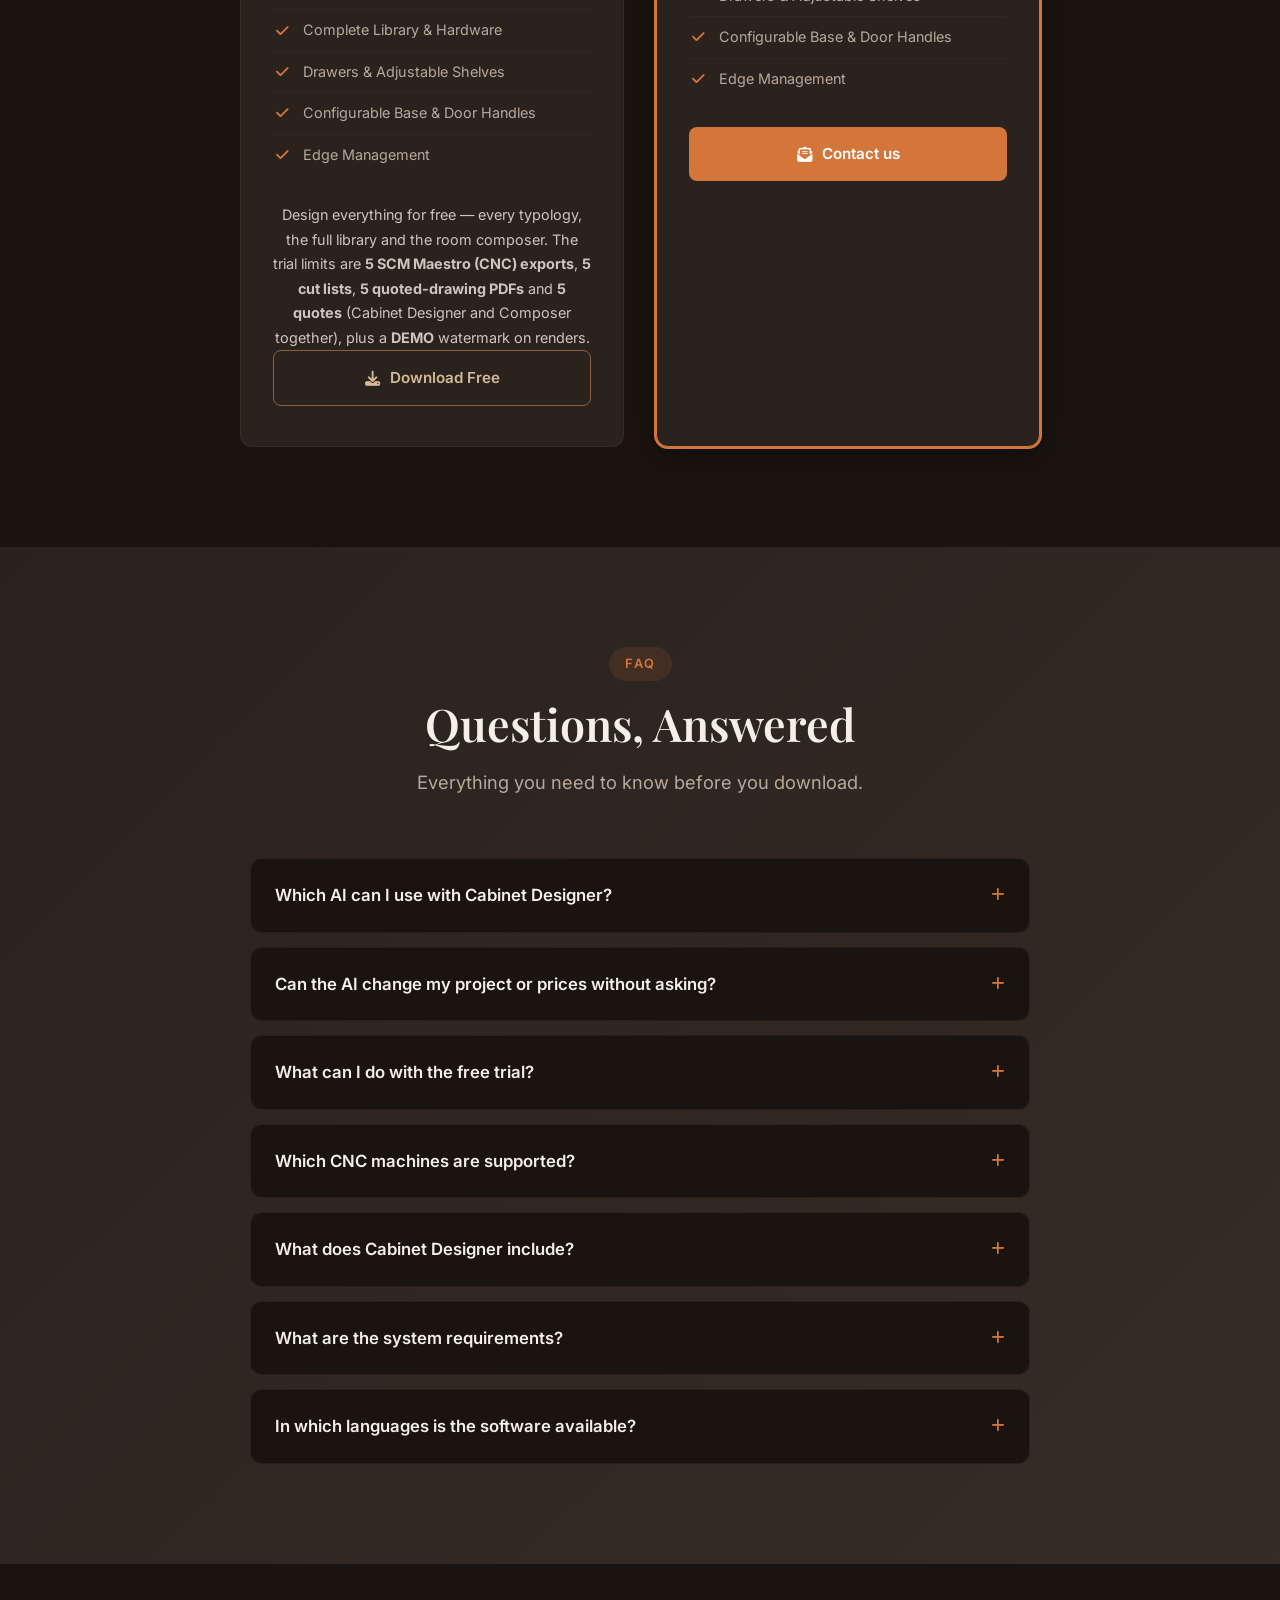
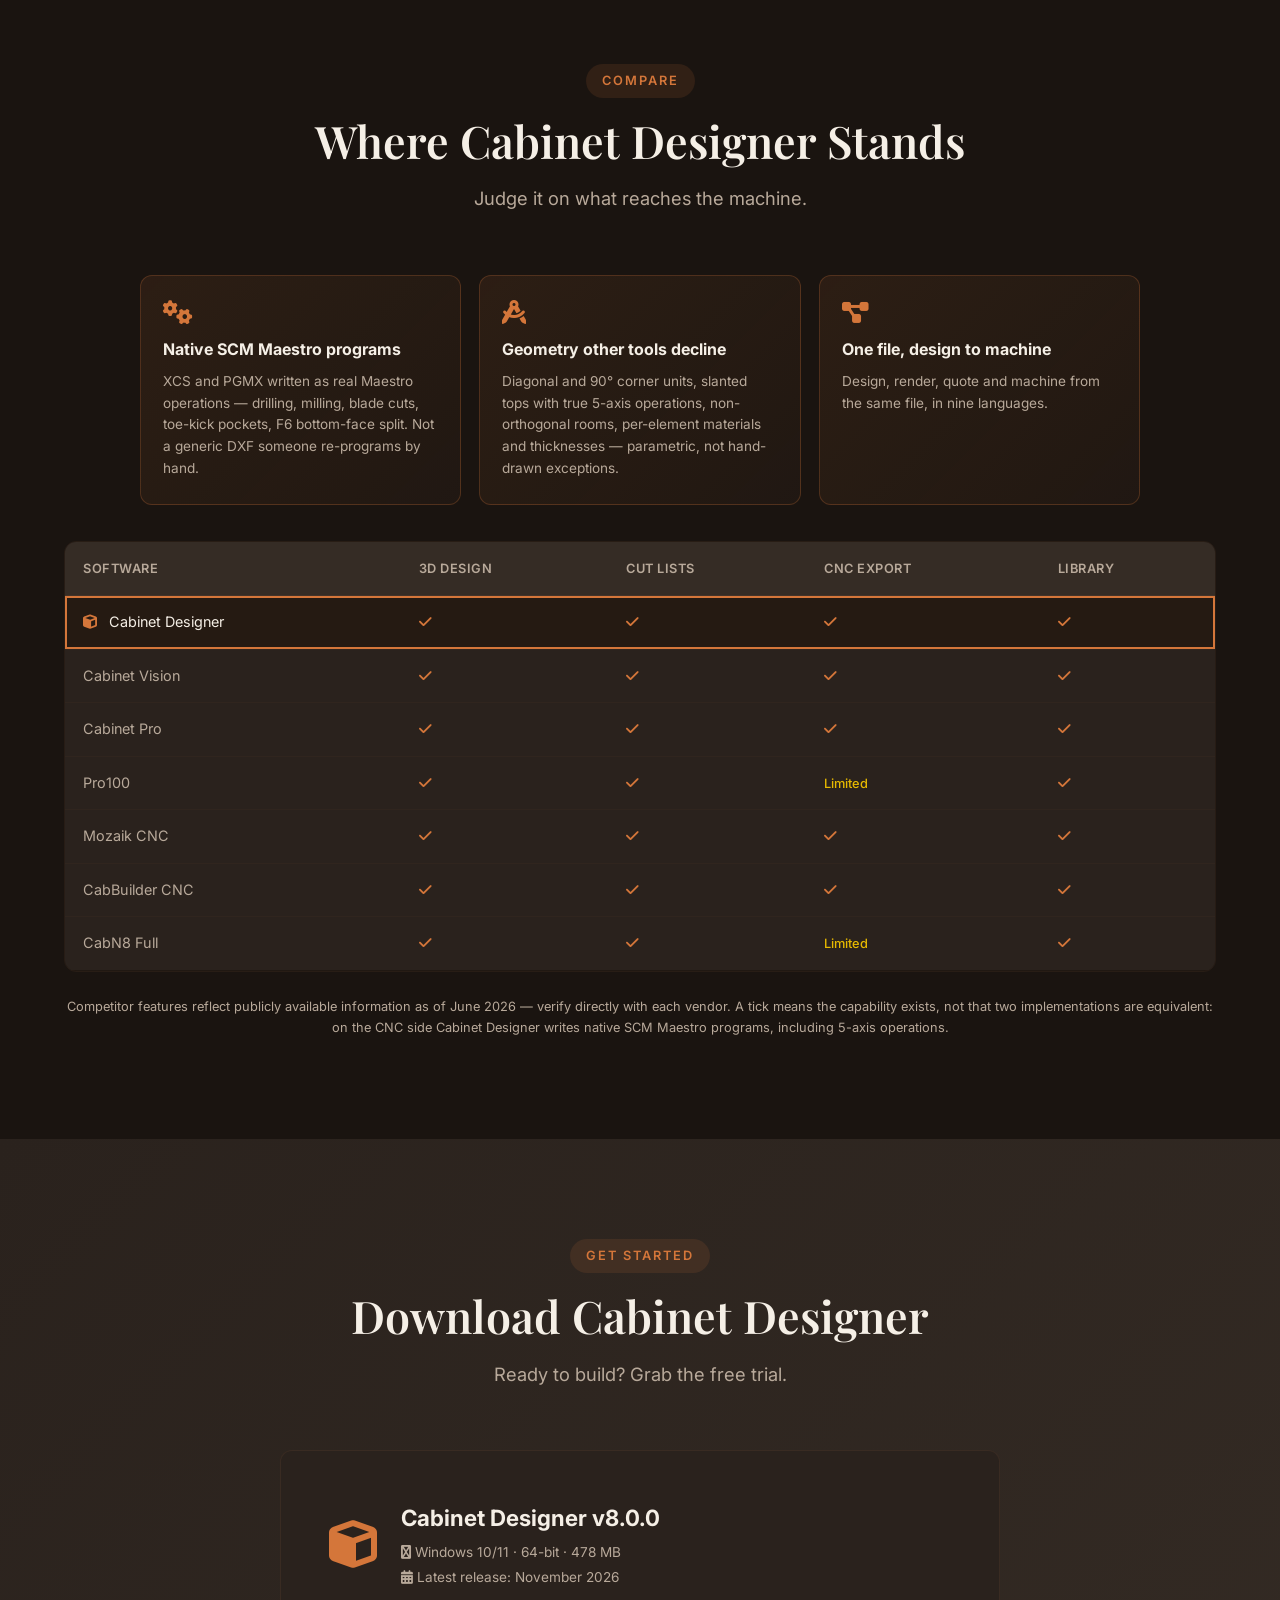
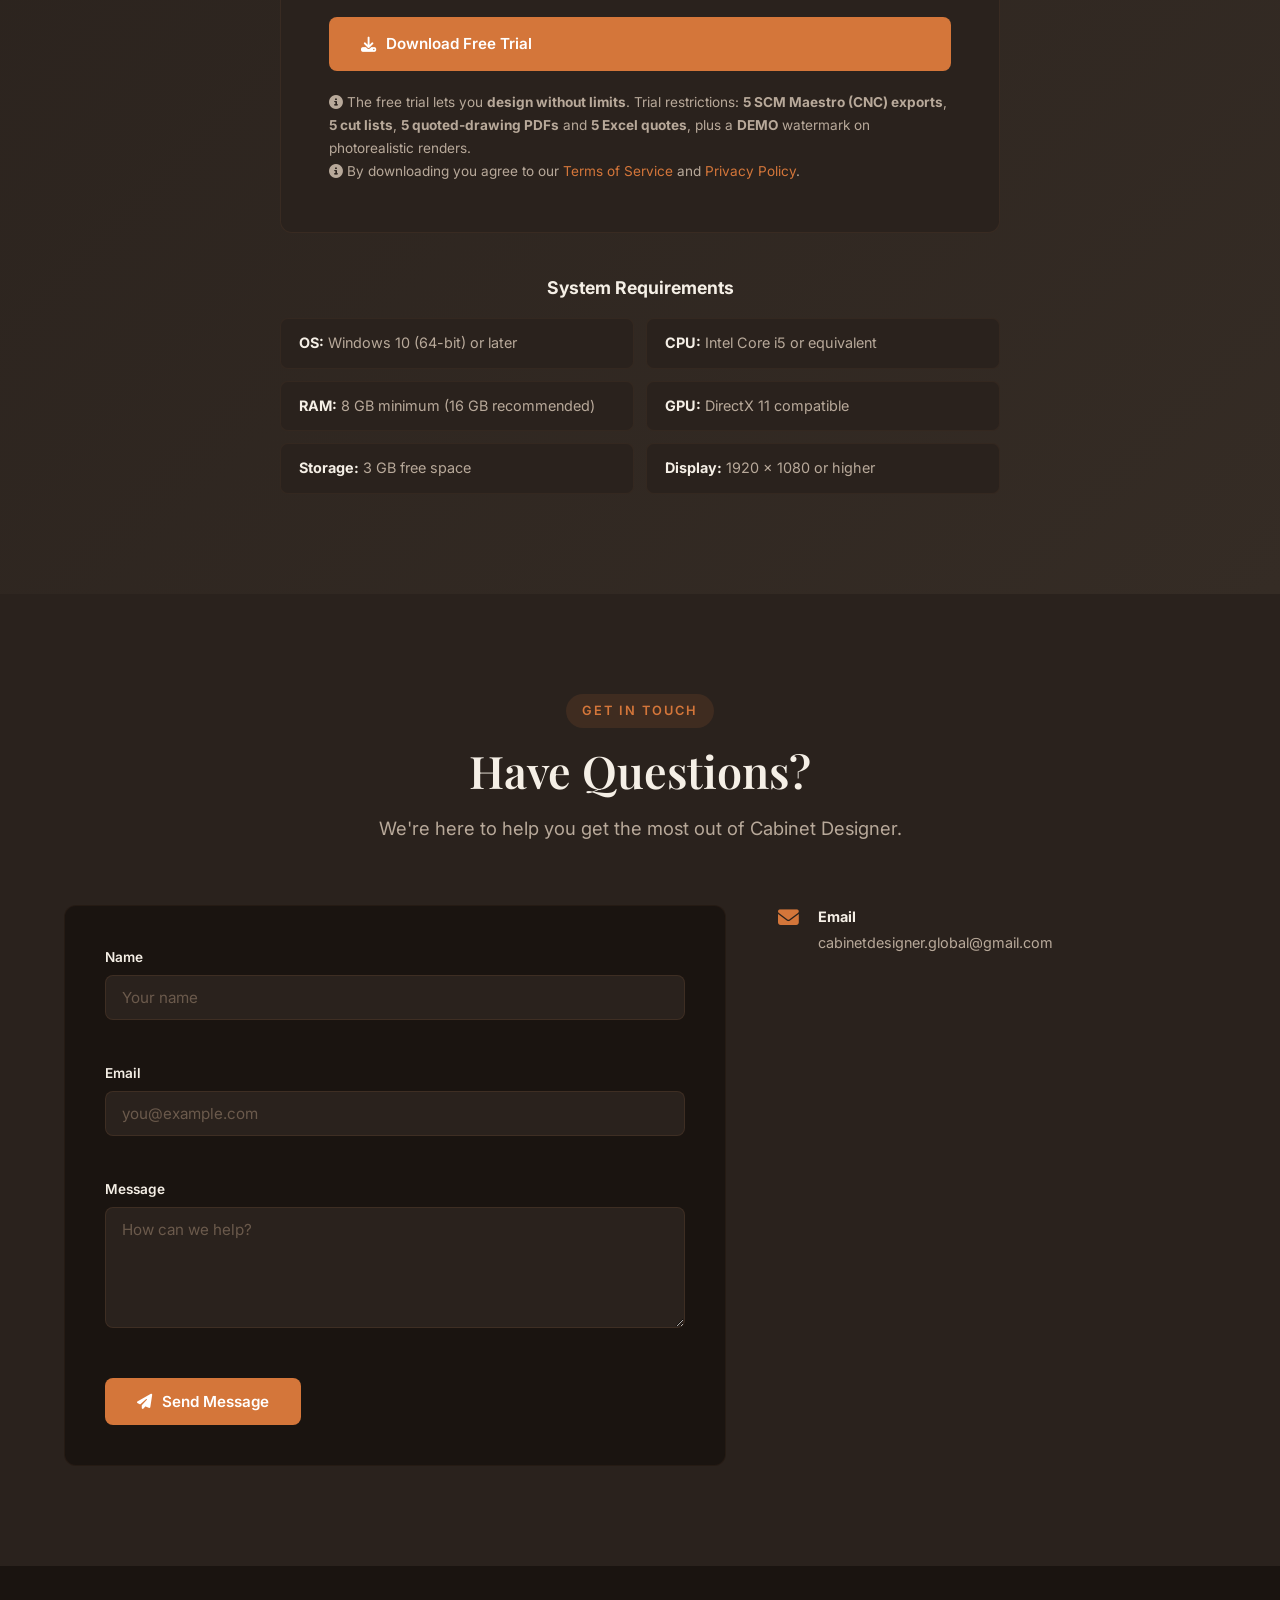
==== commit 3418fc9e: "Sito: rilascio 8.0.0 Aggiornato da rilascia_sito.py (latest.json, note, link Full/Demo).  Co-Authore" ====
--- a/index.html
+++ b/index.html
@@ -183,7 +183,7 @@
         in one application.
       </p>
       <div class="hero-actions">
-        <a href="https://github.com/Novermax/cabinet_designer/releases/download/Demo/CabinetDesigner-Setup-Demo-7.5.0.exe" class="btn btn-primary"><i class="fas fa-download"></i> Download Free Trial</a>
+        <a href="https://github.com/Novermax/cabinet_designer/releases/download/Demo/CabinetDesigner-Setup-Demo-8.0.0.exe" class="btn btn-primary"><i class="fas fa-download"></i> Download Free Trial</a>
         <a href="#features" class="btn btn-secondary"><i class="fas fa-list-ul"></i> See the features</a>
       </div>
       <div class="hero-badge">
@@ -1088,13 +1088,13 @@
         <div class="download-info">
           <i class="fas fa-cube download-icon-large"></i>
           <div>
-            <h3>Cabinet Designer v7.5.0</h3>
+            <h3>Cabinet Designer v8.0.0</h3>
             <p class="download-meta"><i class="fas fa-windows"></i> Windows 10/11 &middot; 64-bit &middot; 478 MB</p>
             <p class="download-meta"><i class="fas fa-calendar-alt"></i> Latest release: November 2026</p>
           </div>
         </div>
         <div class="download-actions">
-          <a href="https://github.com/Novermax/cabinet_designer/releases/download/Demo/CabinetDesigner-Setup-Demo-7.5.0.exe" class="btn btn-primary"><i class="fas fa-download"></i> Download Free Trial</a>
+          <a href="https://github.com/Novermax/cabinet_designer/releases/download/Demo/CabinetDesigner-Setup-Demo-8.0.0.exe" class="btn btn-primary"><i class="fas fa-download"></i> Download Free Trial</a>
         </div>
         <div class="download-notes">
           <p><i class="fas fa-info-circle"></i> The free trial lets you <strong>design without limits</strong>. Trial restrictions: <strong>5 SCM Maestro (CNC) exports</strong>, <strong>5 cut lists</strong>, <strong>5 quoted-drawing PDFs</strong> and <strong>5 Excel quotes</strong>, plus a <strong>DEMO</strong> watermark on photorealistic renders.</p>
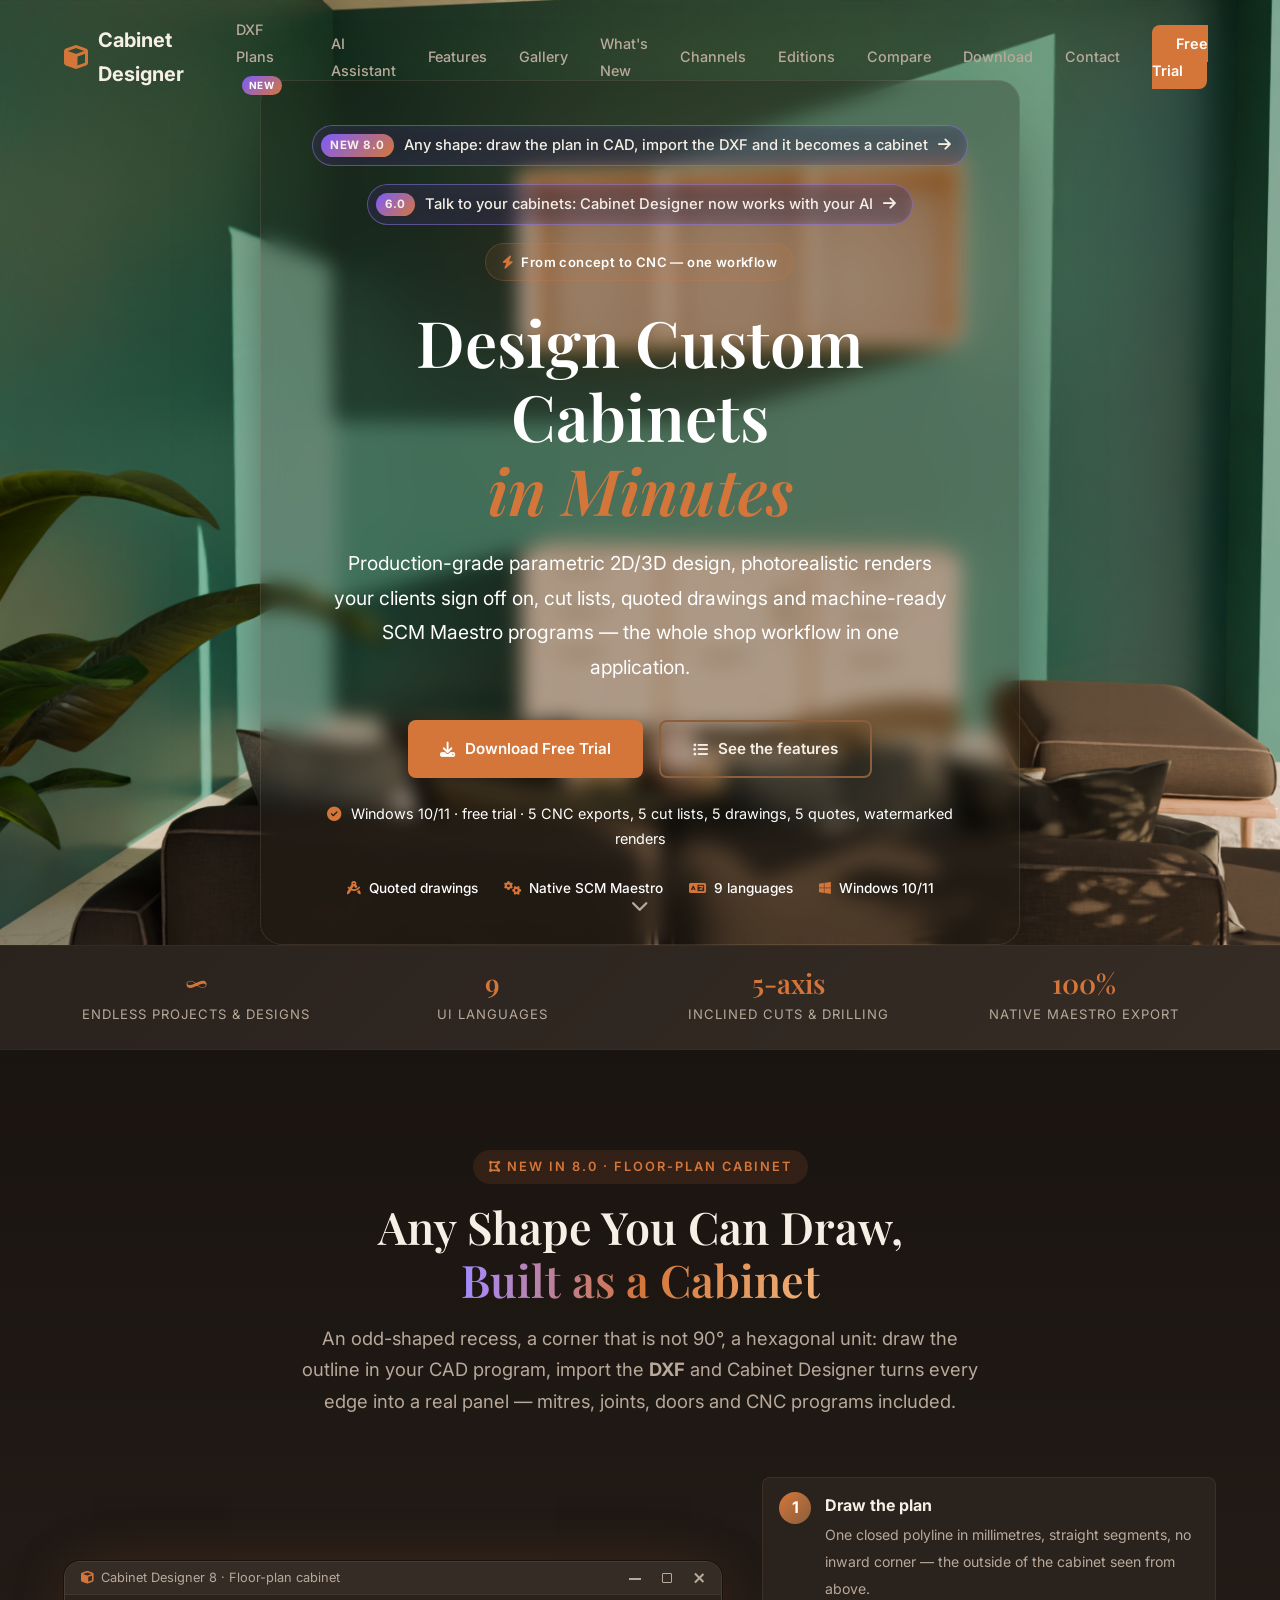
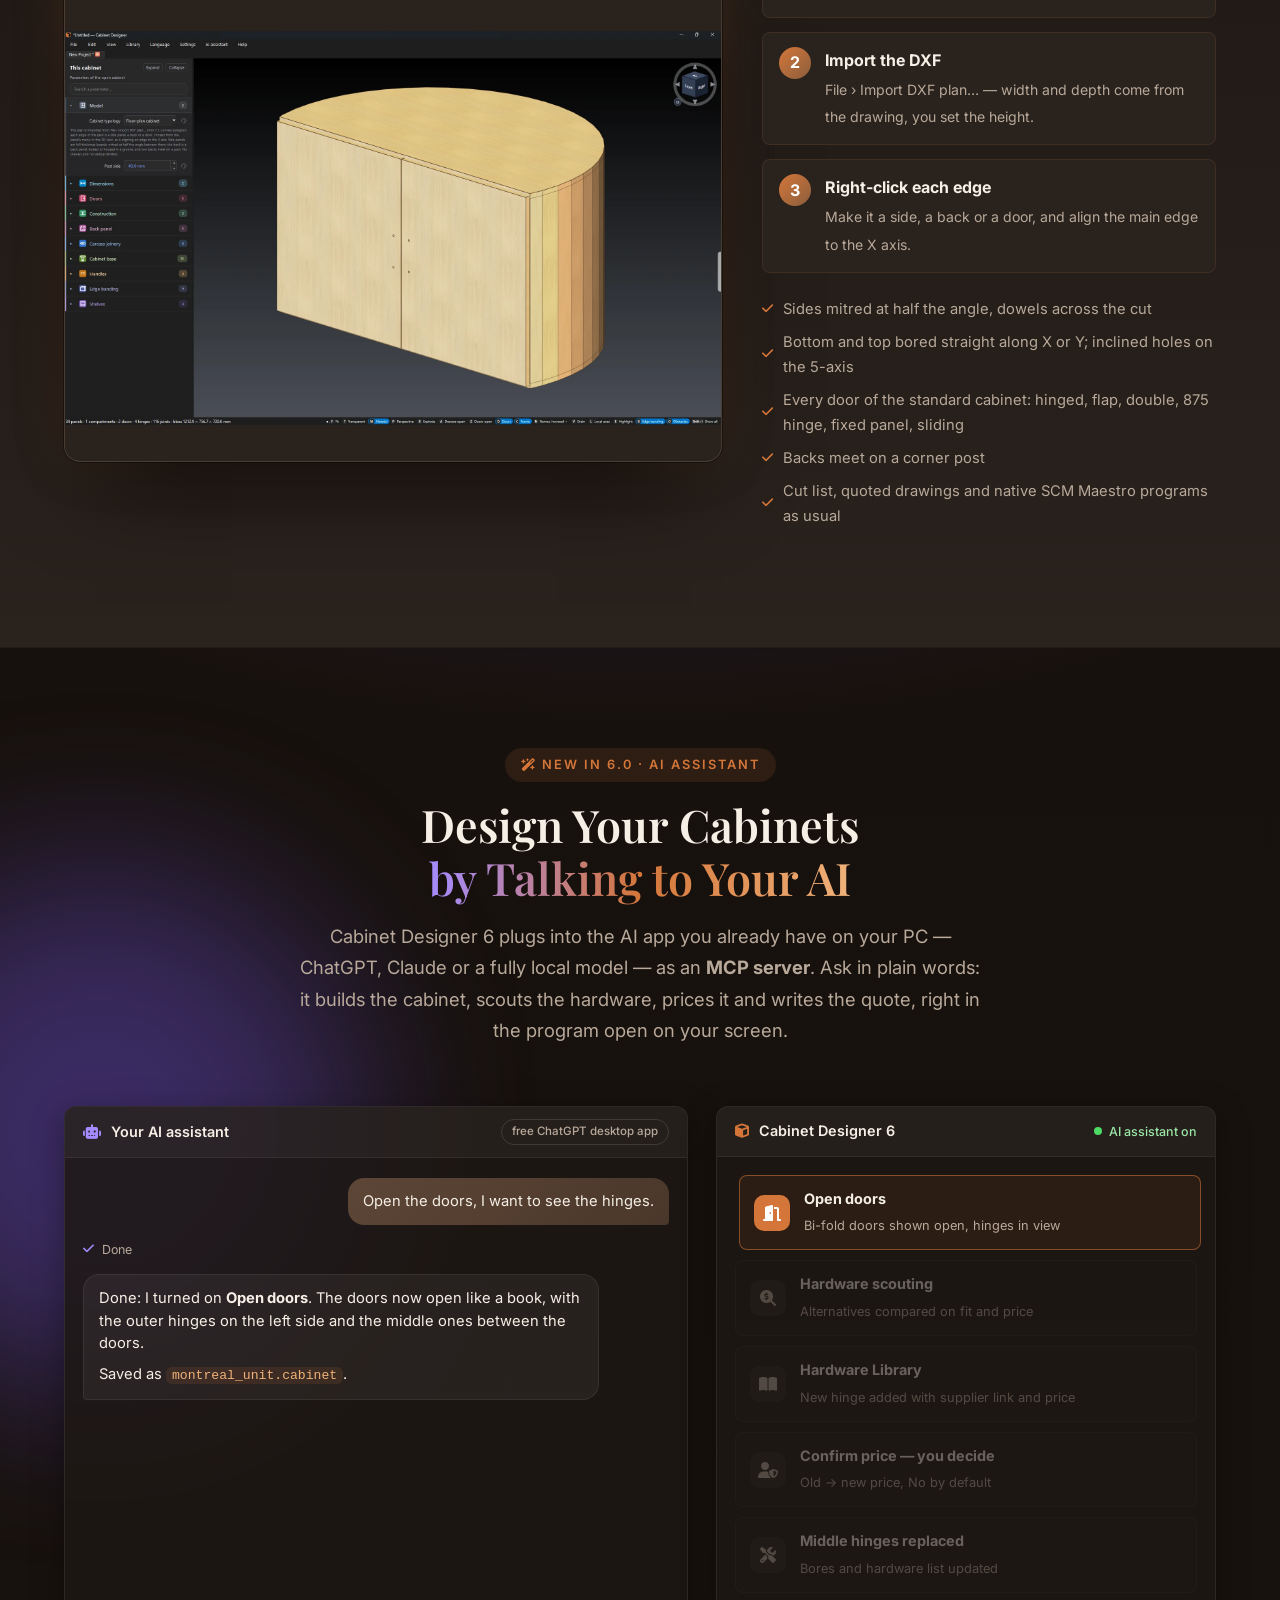
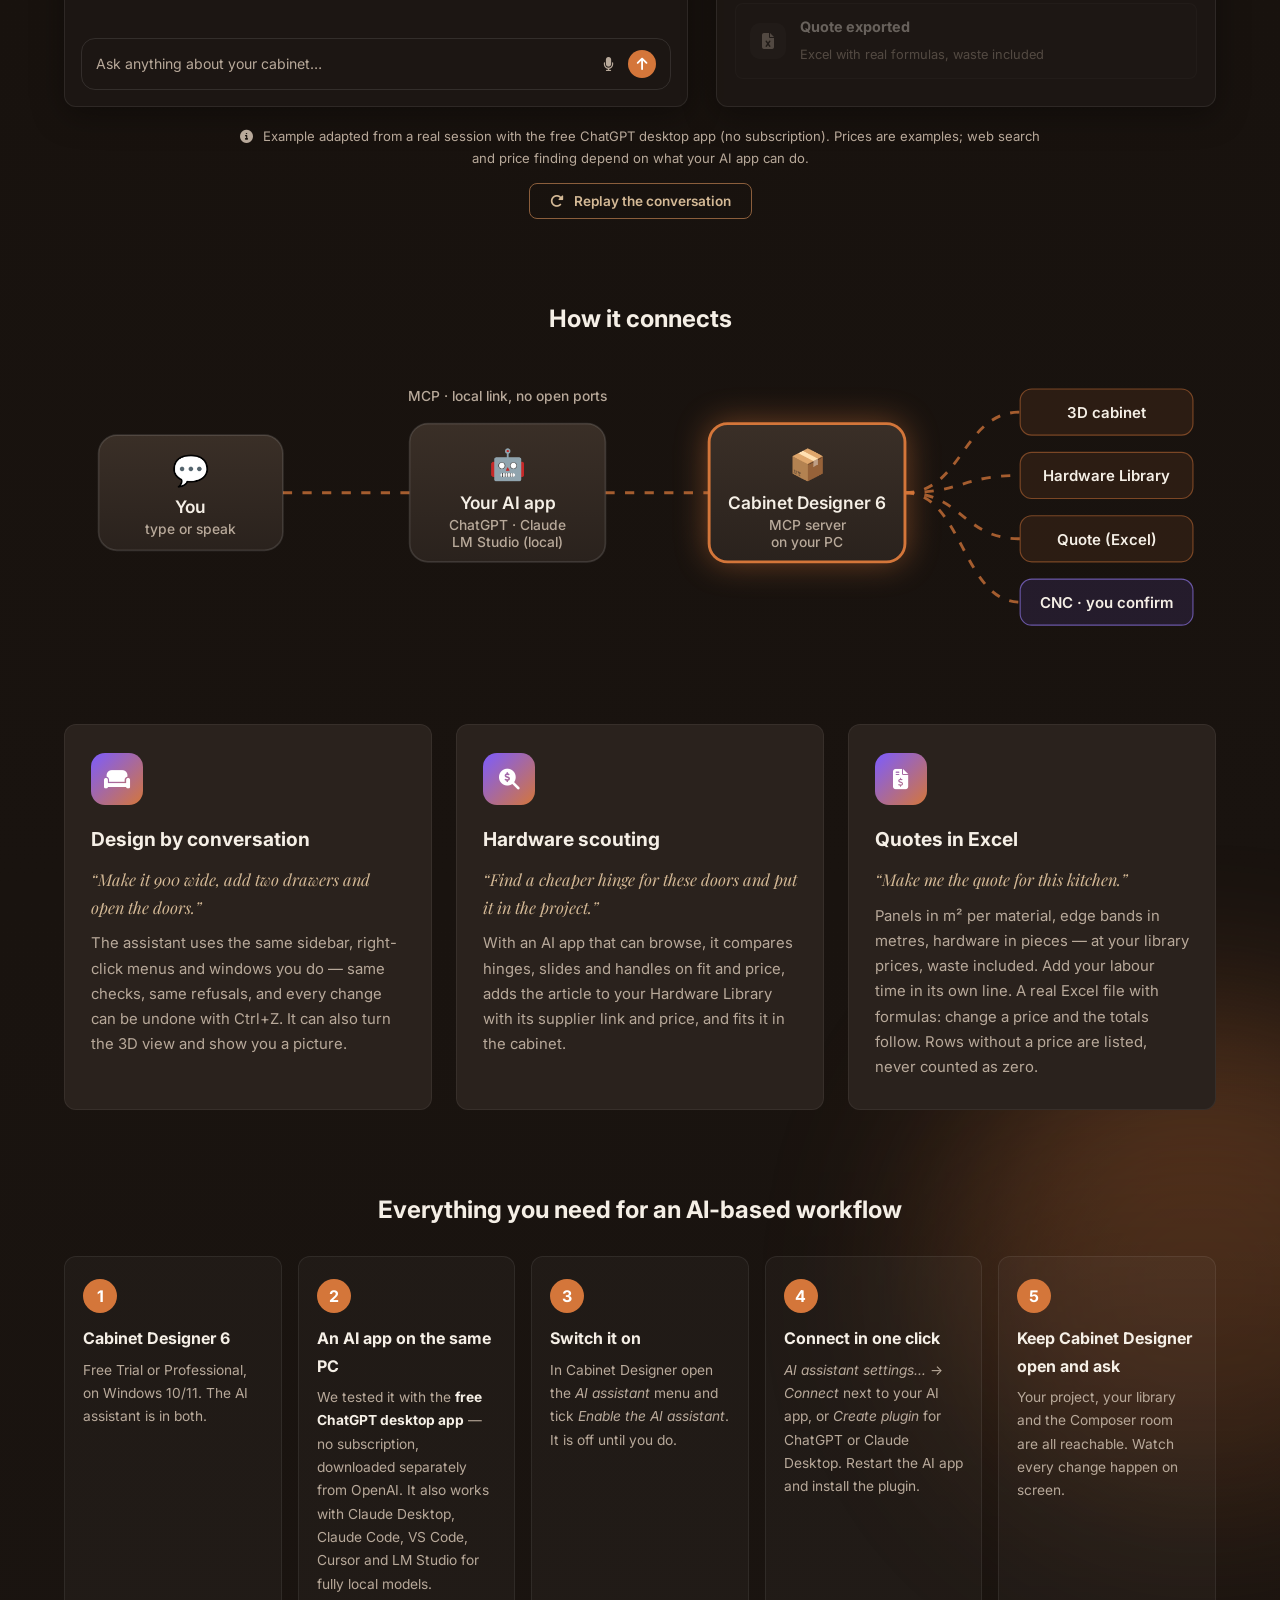
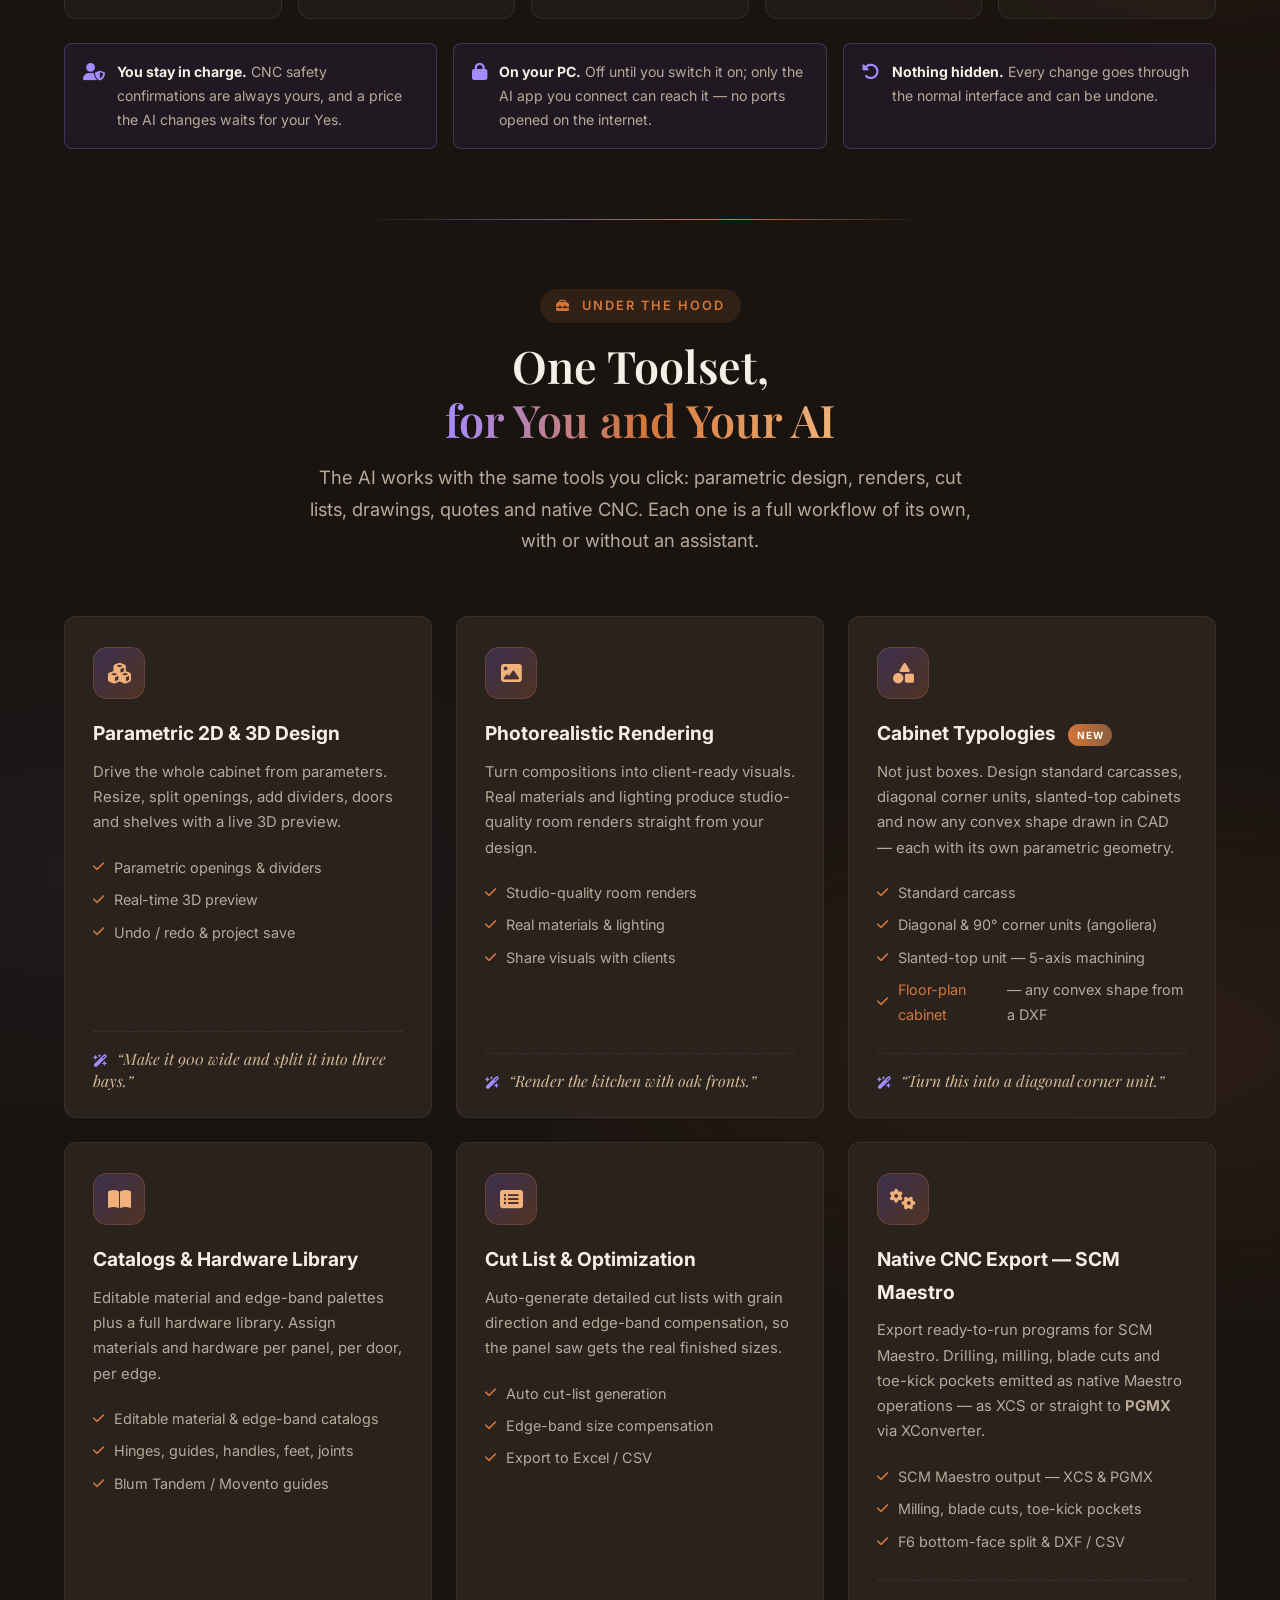
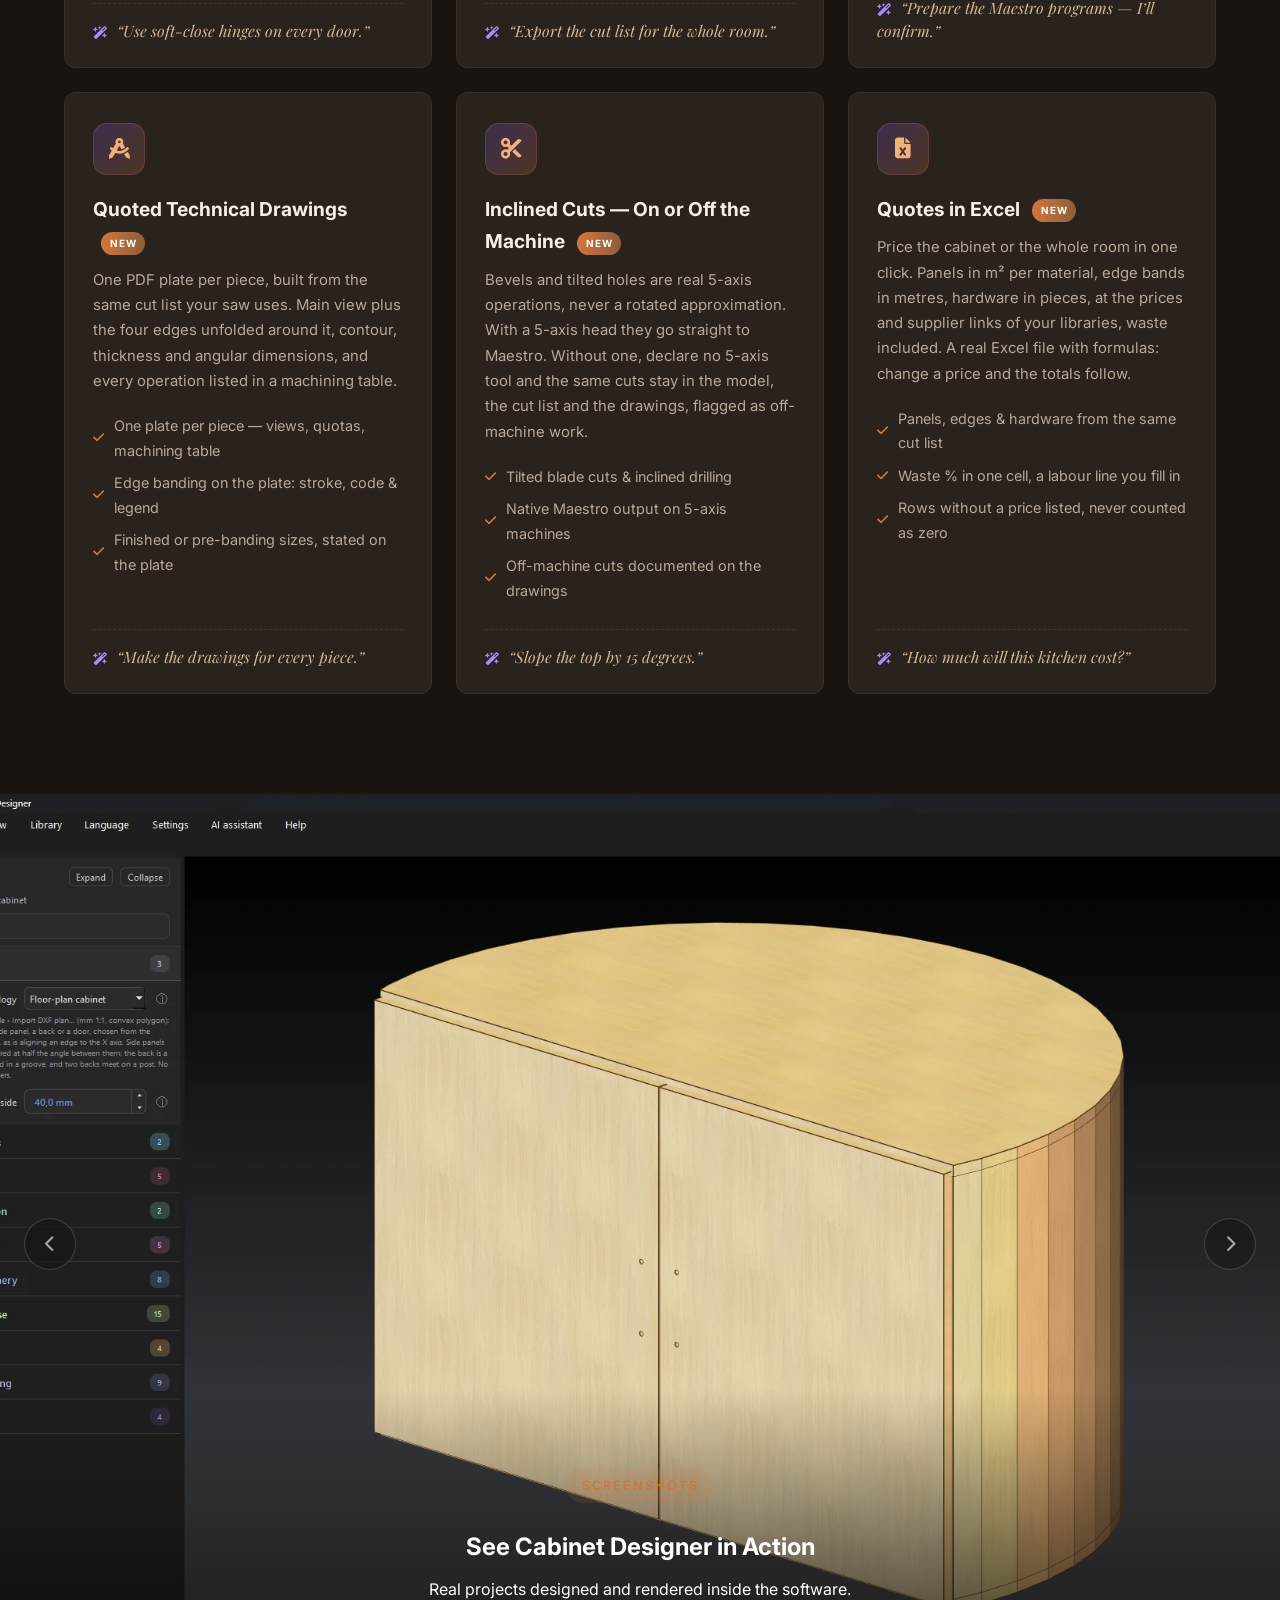
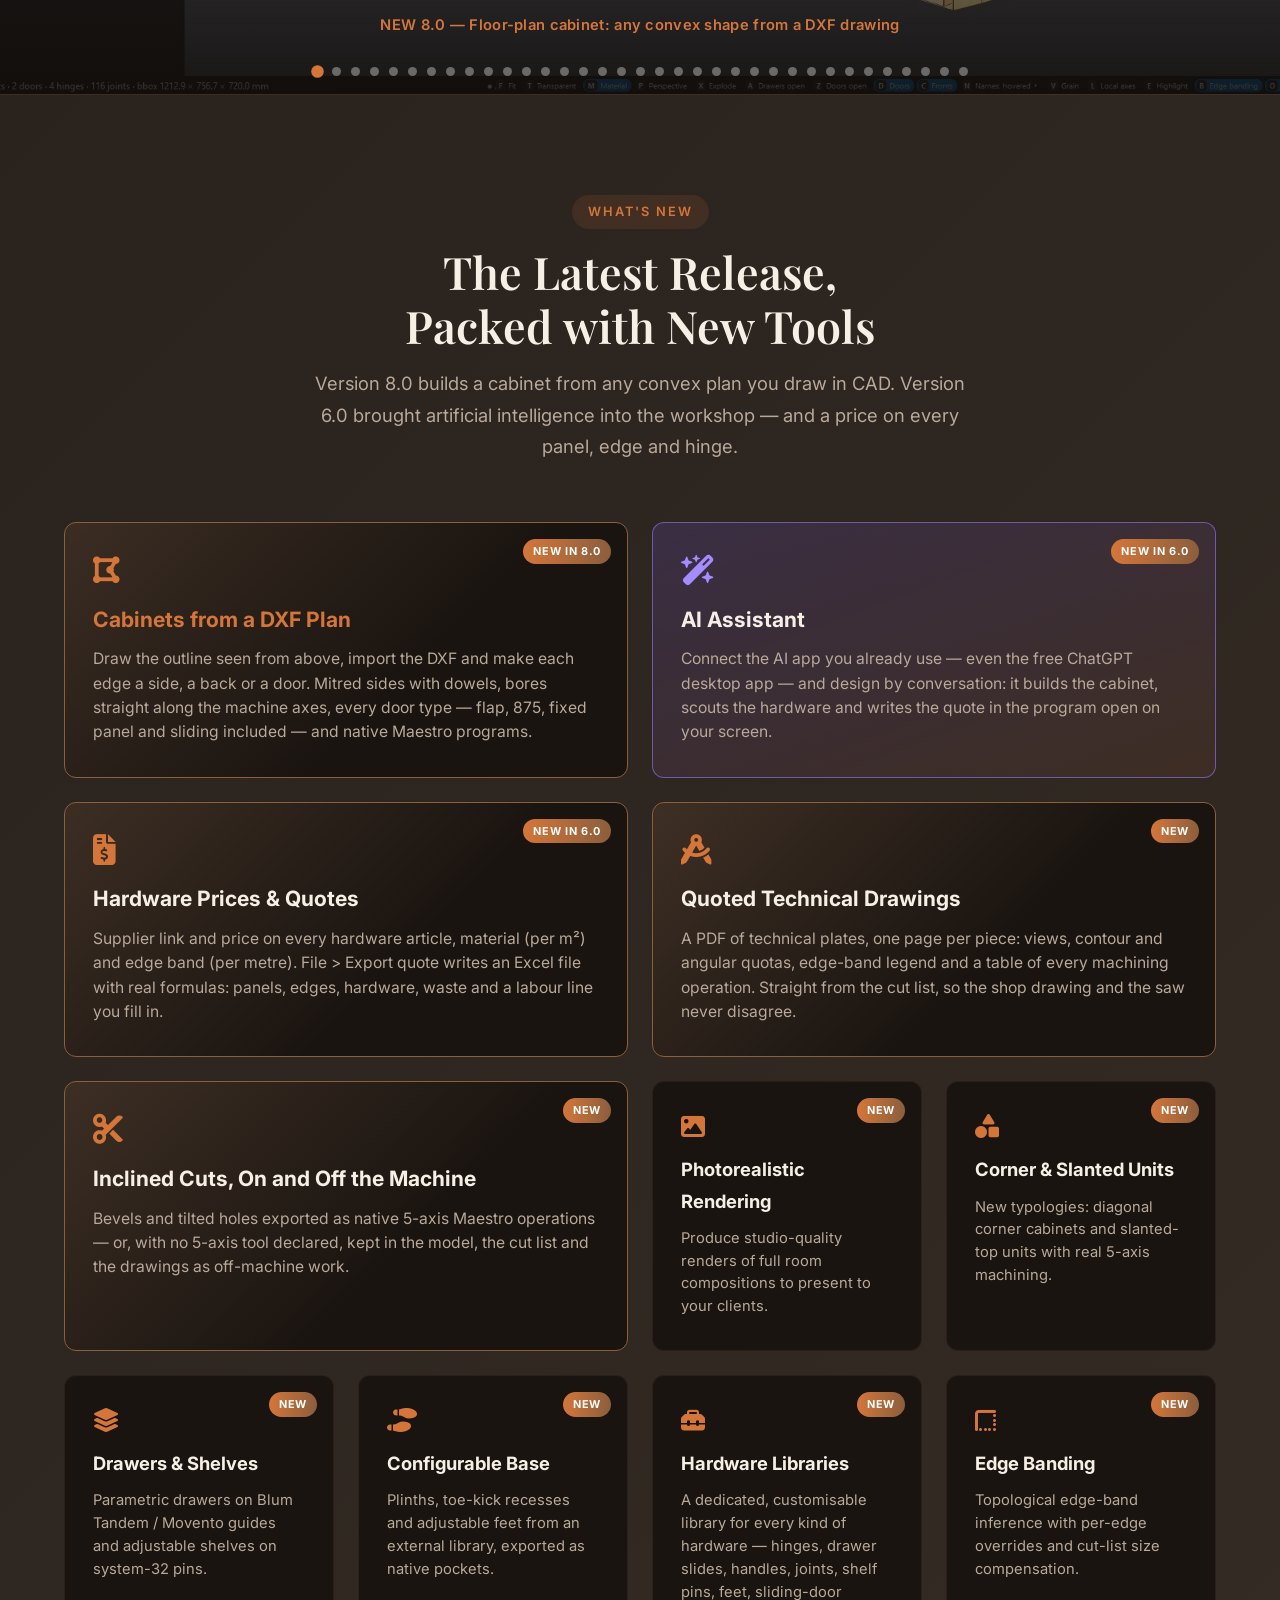
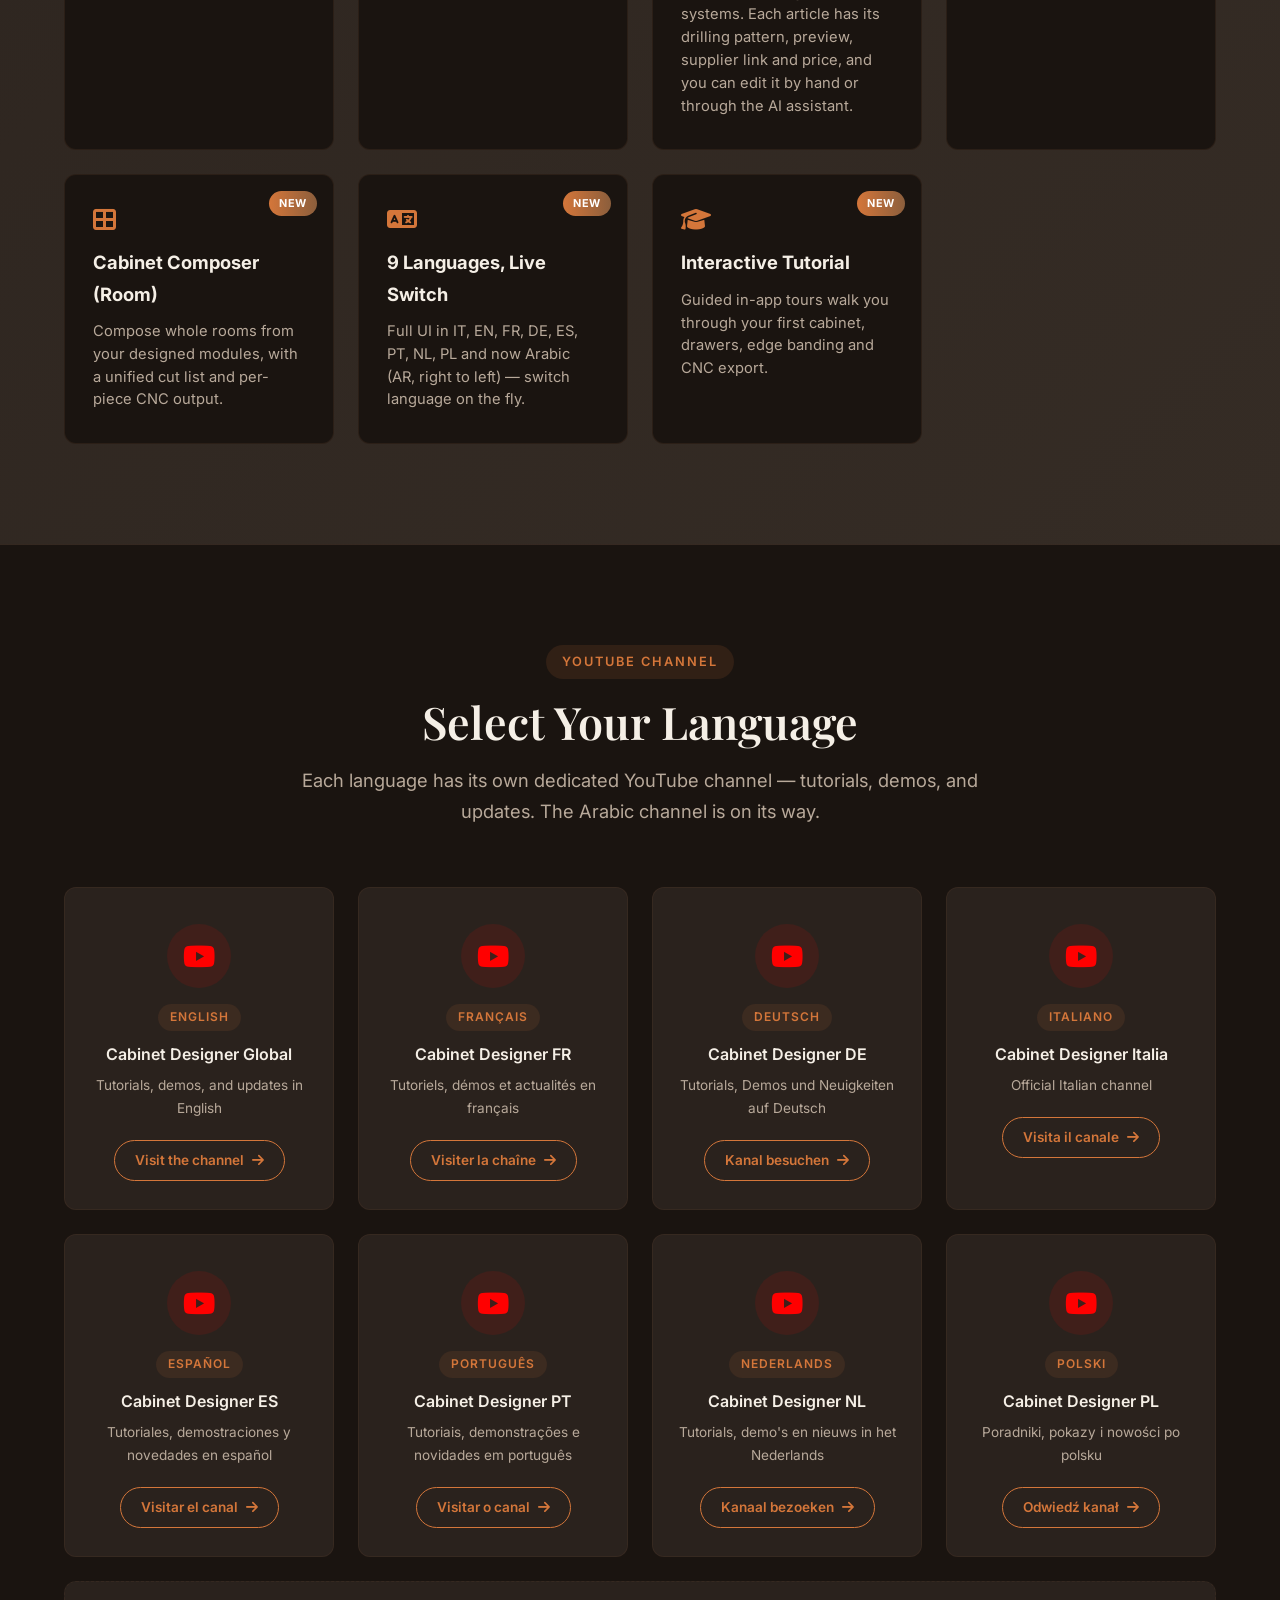
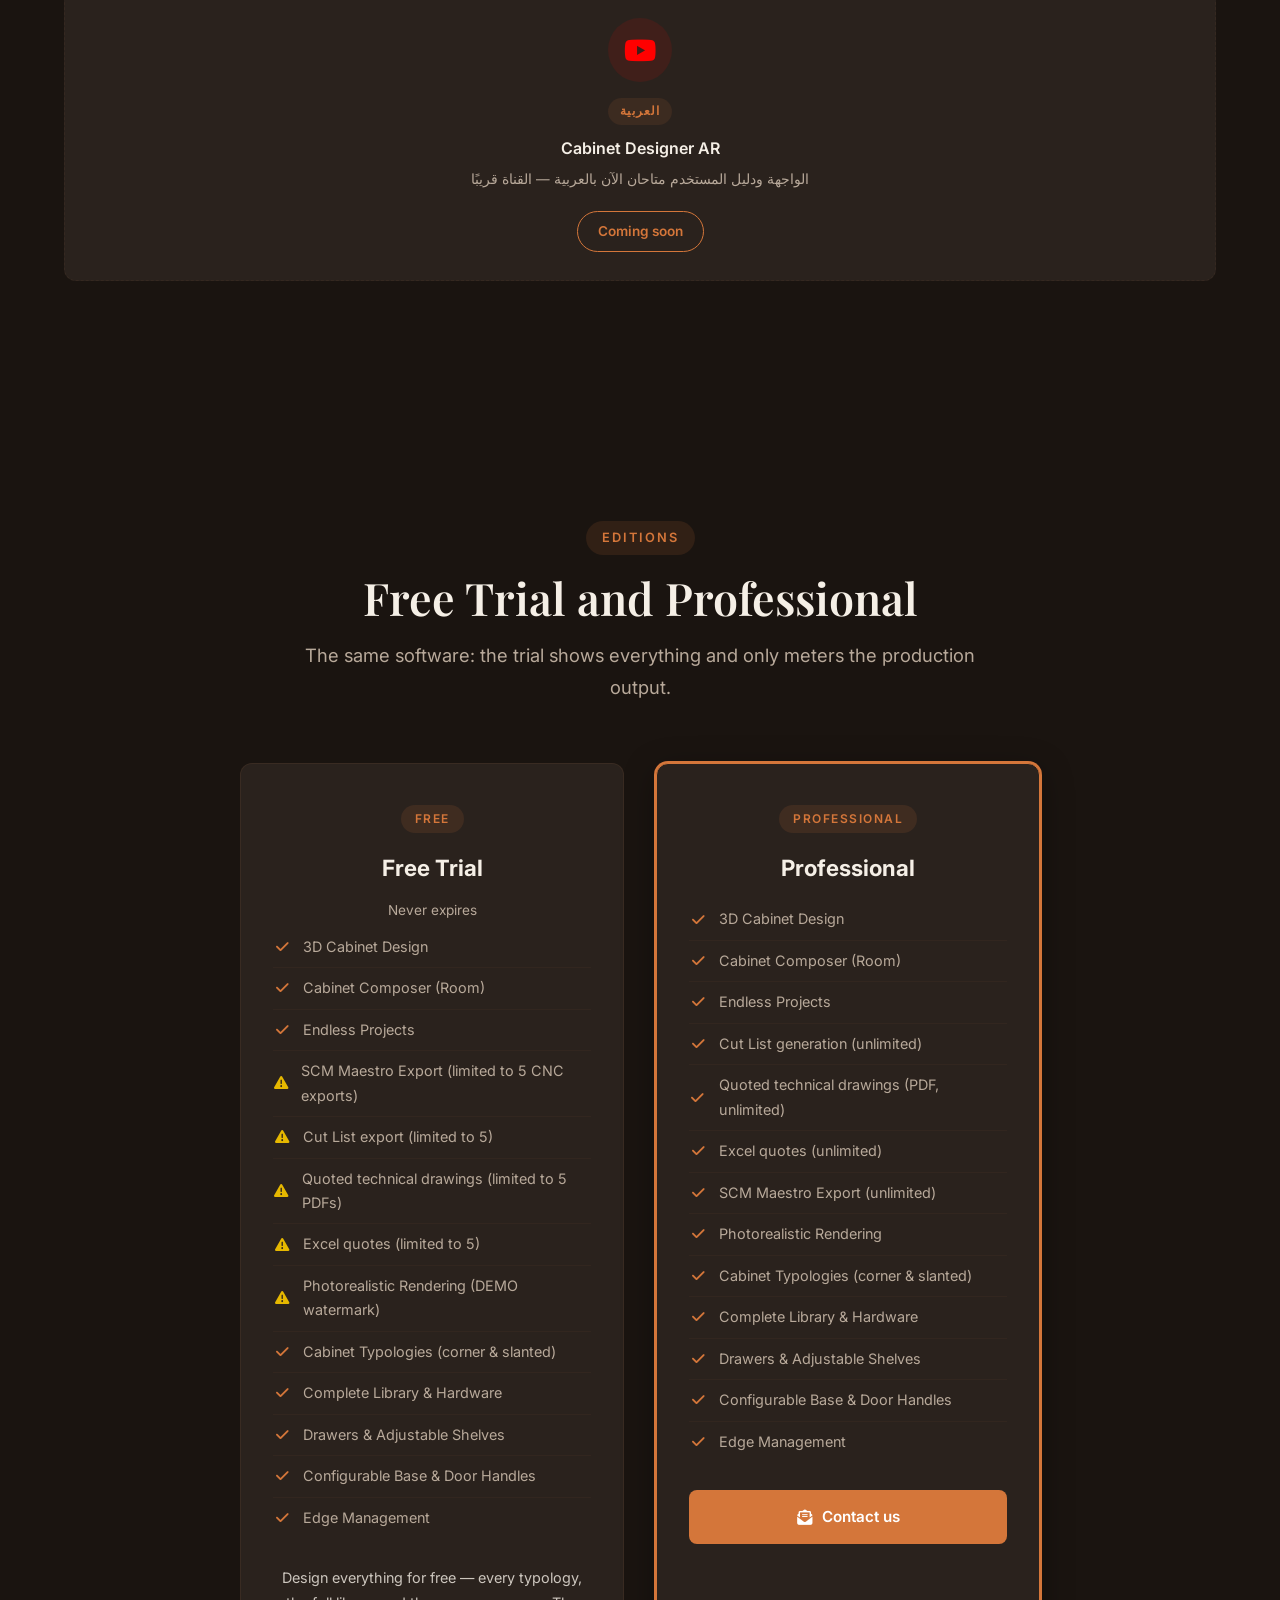
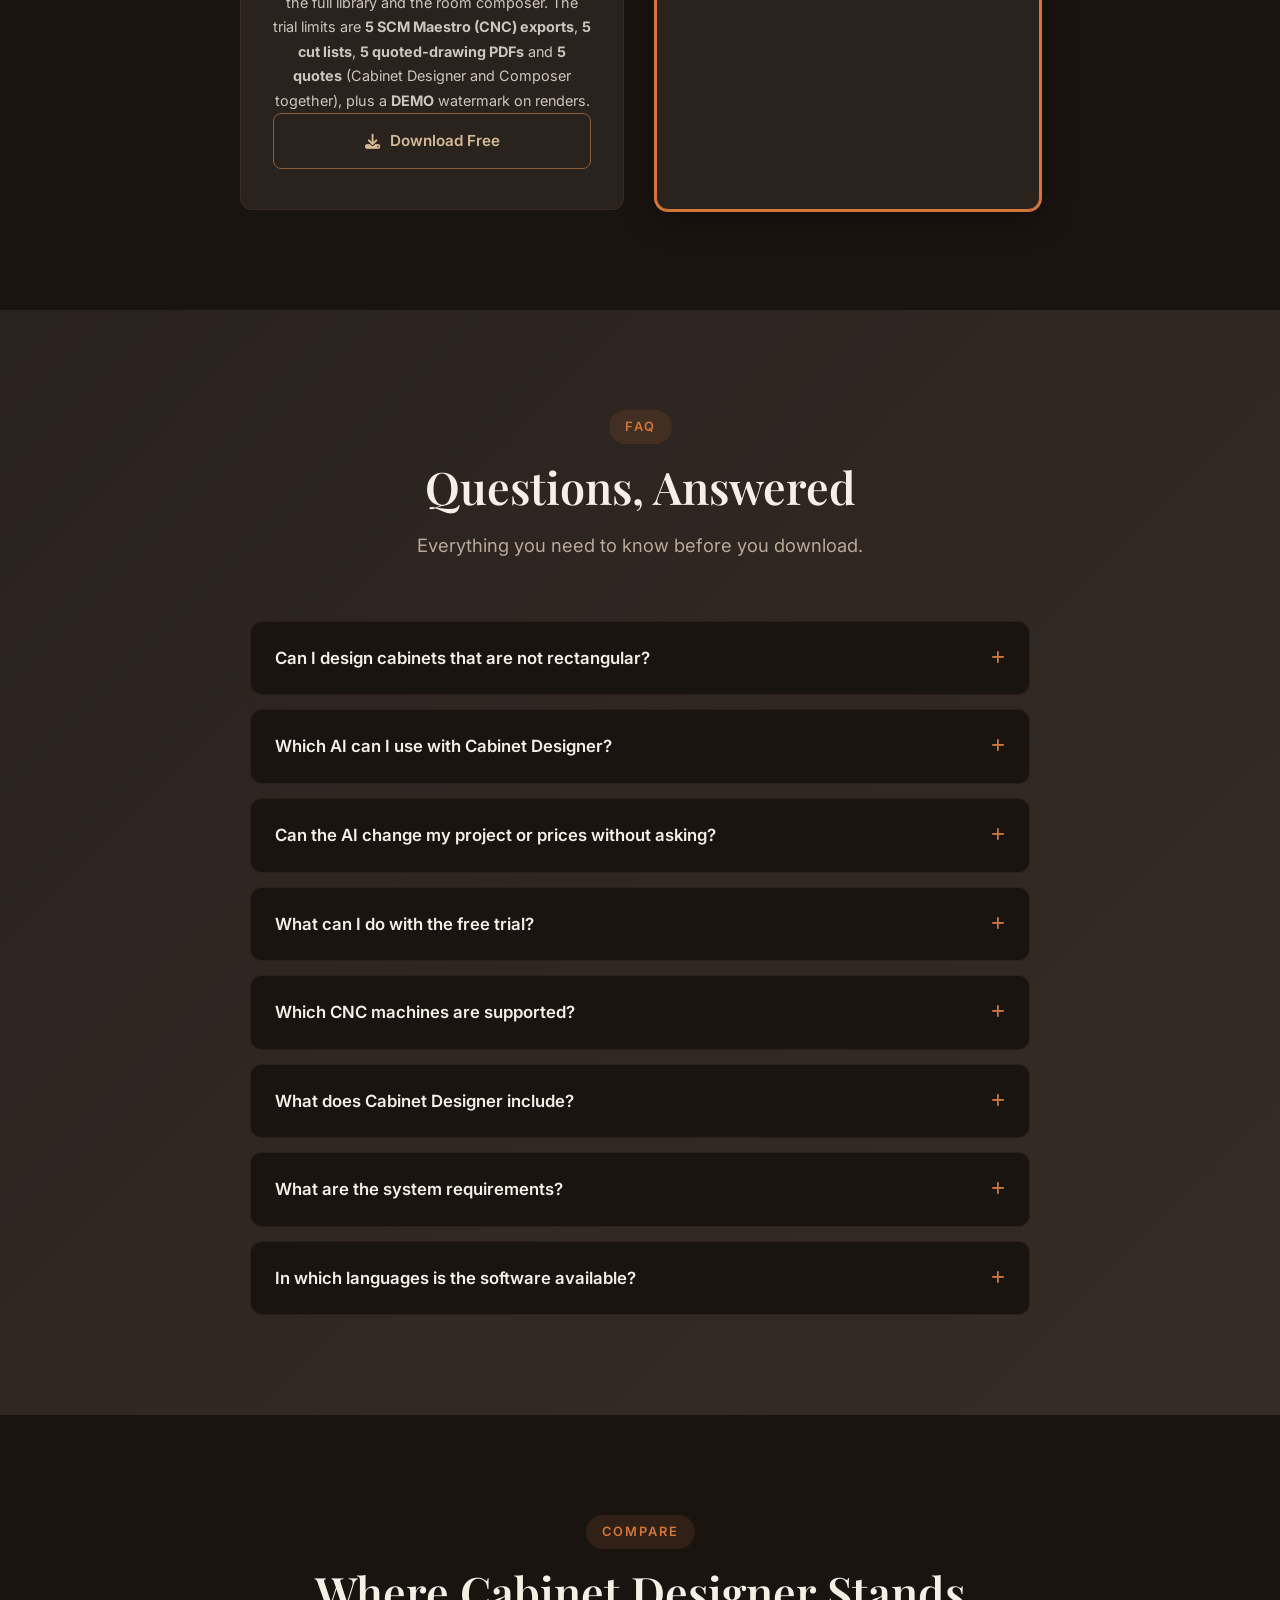
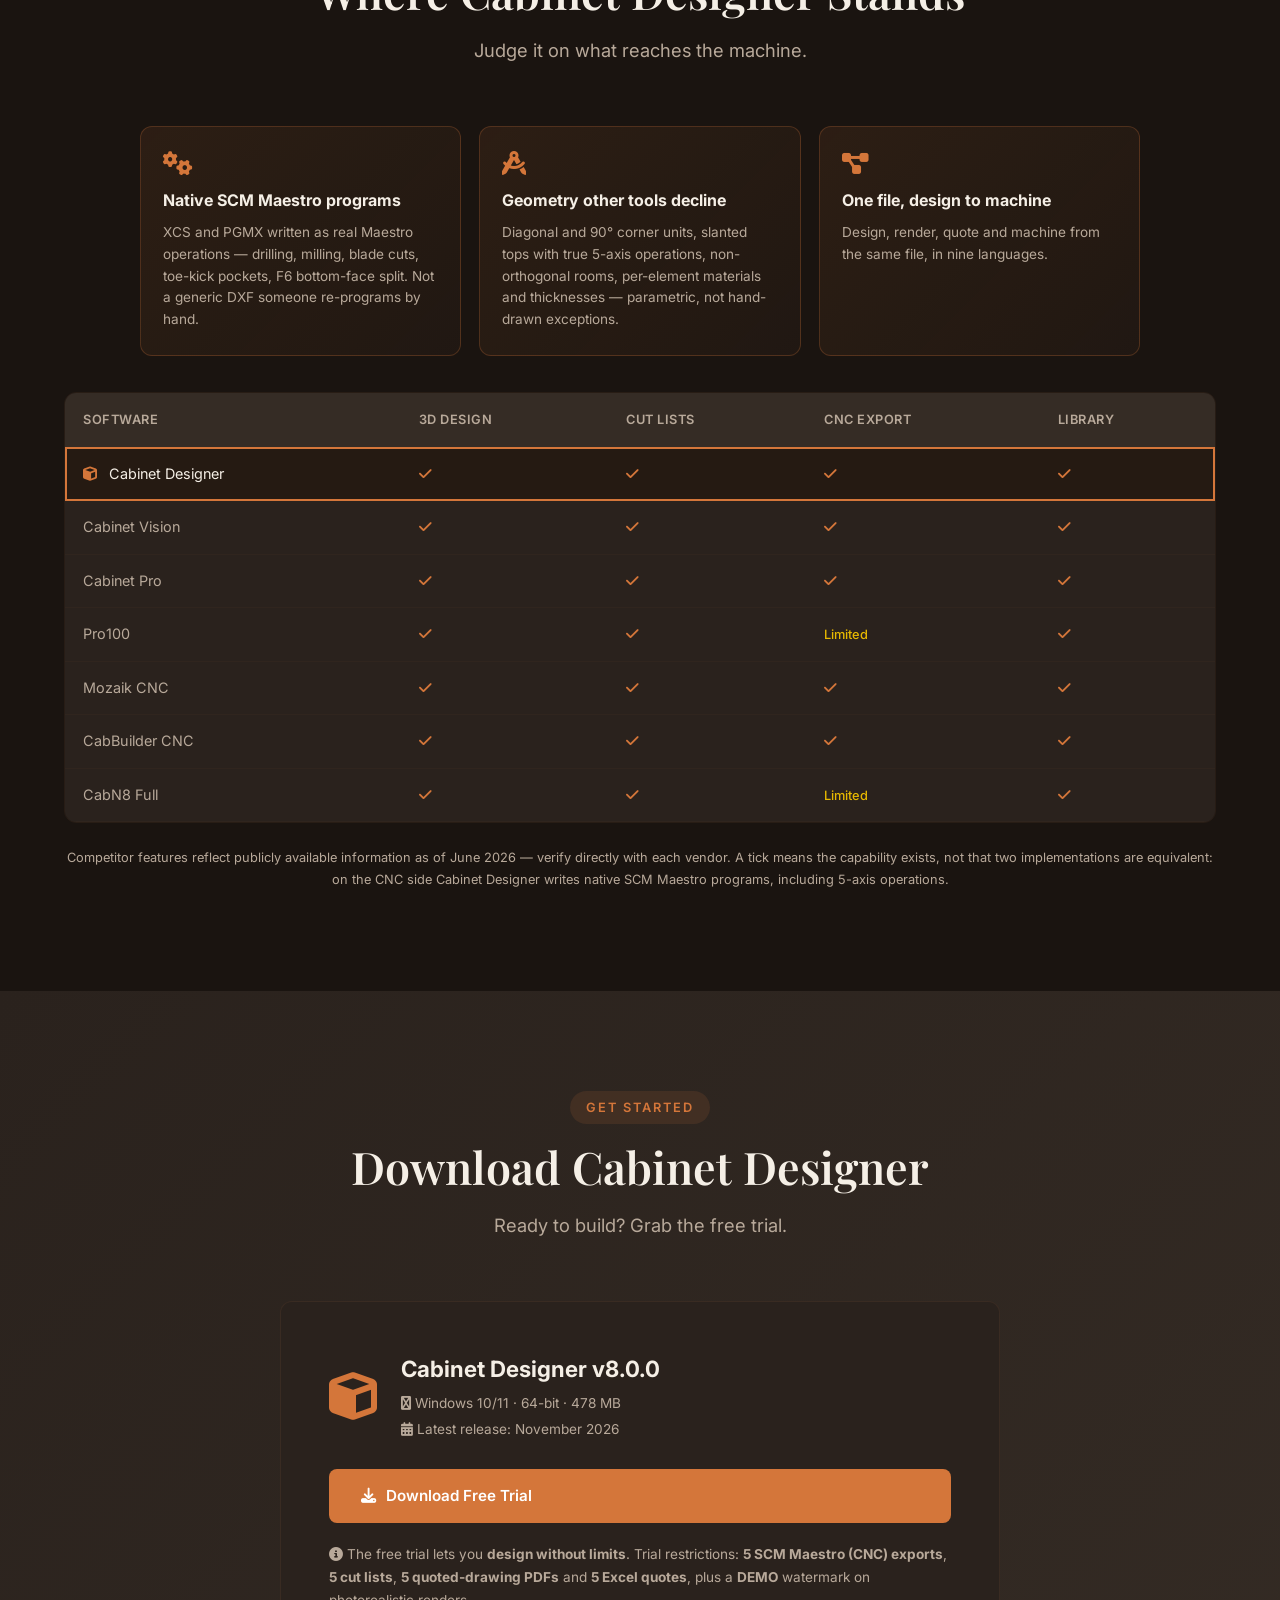
==== commit 6d57e88f: "Sito: mobile da pianta DXF in evidenza (8.0) Sezione dedicata, badge in apertura, voce di menu, sche" ====
--- a/index.html
+++ b/index.html
@@ -3,7 +3,7 @@
 <head>
   <meta charset="UTF-8">
   <meta name="viewport" content="width=device-width, initial-scale=1.0">
-  <meta name="description" content="Cabinet Designer — professional parametric cabinet design software, now with an AI assistant (MCP) and quotes. 2D/3D design, photorealistic rendering, corner &amp; slanted typologies, cut lists and native SCM Maestro CNC export.">
+  <meta name="description" content="Cabinet Designer — professional parametric cabinet design software, now with floor-plan cabinets from a DXF drawing, an AI assistant (MCP) and quotes. 2D/3D design, photorealistic rendering, corner &amp; slanted typologies, cut lists and native SCM Maestro CNC export.">
   <meta name="keywords" content="cabinet design software, parametric furniture, CNC export, SCM Maestro, cut list, cabinet maker, woodworking software, photorealistic rendering">
   <meta name="author" content="Cabinet Designer">
   <title>Cabinet Designer — Professional Cabinet Design Software</title>
@@ -73,6 +73,14 @@
     "@context": "https://schema.org",
     "@type": "FAQPage",
     "mainEntity": [
+      {
+        "@type": "Question",
+        "name": "Can I design cabinets that are not rectangular?",
+        "acceptedAnswer": {
+          "@type": "Answer",
+          "text": "Yes. Draw the outline of the cabinet seen from above in any CAD program as one closed polyline in millimetres, straight segments only, with no inward corner, and import it with File › Import DXF plan…. Every edge becomes a side, a back or a door: sides are mitred at half the angle with dowels across the cut, bottom and top bore straight along X or Y, and doors can be hinged, flap, double, with a fixed panel or sliding. Inclined cuts and holes need a 5-axis machine, as with corner units."
+        }
+      },
       {
         "@type": "Question",
         "name": "Which AI can I use with Cabinet Designer?",
@@ -151,7 +159,8 @@
         <i class="fas fa-bars"></i>
       </button>
       <ul class="nav-links" id="navLinks">
-        <li><a href="#ai-assistant" class="nav-link">AI Assistant<span class="nav-new">NEW</span></a></li>
+        <li><a href="#floor-plan" class="nav-link">DXF Plans<span class="nav-new">NEW</span></a></li>
+        <li><a href="#ai-assistant" class="nav-link">AI Assistant</a></li>
         <li><a href="#features" class="nav-link">Features</a></li>
         <li><a href="#gallery" class="nav-link">Gallery</a></li>
         <li><a href="#whats-new" class="nav-link">What's New</a></li>
@@ -174,7 +183,8 @@
       <span class="orb orb-3"></span>
     </div>
     <div class="container hero-content">
-      <a href="#ai-assistant" class="hero-ai-pill"><span class="pill-tag">NEW 6.0</span> Talk to your cabinets: Cabinet Designer now works with your AI <i class="fas fa-arrow-right"></i></a><br>
+      <a href="#floor-plan" class="hero-ai-pill"><span class="pill-tag">NEW 8.0</span> Any shape: draw the plan in CAD, import the DXF and it becomes a cabinet <i class="fas fa-arrow-right"></i></a><br>
+      <a href="#ai-assistant" class="hero-ai-pill"><span class="pill-tag">6.0</span> Talk to your cabinets: Cabinet Designer now works with your AI <i class="fas fa-arrow-right"></i></a><br>
       <span class="hero-eyebrow"><i class="fas fa-bolt"></i> From concept to CNC — one workflow</span>
       <h1 class="hero-title">Design Custom Cabinets<br><span class="hero-accent">in Minutes</span></h1>
       <p class="hero-subtitle">
@@ -231,6 +241,43 @@
       <div class="stat-item fade-section">
         <span class="stat-number" data-count="100" data-suffix="%">0</span>
         <span class="stat-label">Native Maestro export</span>
+      </div>
+    </div>
+  </section>
+
+  <!-- ===== FLOOR-PLAN CABINET (new in 8.0) ===== -->
+  <section class="section floor-plan" id="floor-plan">
+    <div class="container">
+      <div class="section-header fade-section">
+        <span class="section-label"><i class="fas fa-draw-polygon"></i> New in 8.0 &middot; Floor-plan cabinet</span>
+        <h2>Any Shape You Can Draw,<br><span class="ai-accent">Built as a Cabinet</span></h2>
+        <p>An odd-shaped recess, a corner that is not 90&deg;, a hexagonal unit: draw the outline in your CAD program, import the <strong>DXF</strong> and Cabinet Designer turns every edge into a real panel &mdash; mitres, joints, doors and CNC programs included.</p>
+      </div>
+      <div class="plan-grid">
+        <div class="showcase-window plan-shot fade-section">
+          <div class="showcase-bar">
+            <span class="showcase-title"><i class="fas fa-cube"></i> Cabinet Designer 8 &middot; Floor-plan cabinet</span>
+            <span class="win-controls" aria-hidden="true"><span class="wc-min"></span><span class="wc-max"></span><span class="wc-close"></span></span>
+          </div>
+          <picture>
+            <source srcset="assets/images/releases/8.0.0/floorplan_dxf.webp" type="image/webp">
+            <img src="assets/images/releases/8.0.0/floorplan_dxf.png" alt="Cabinet Designer — floor-plan cabinet with a many-sided outline imported from a DXF drawing" width="1920" height="1152" loading="lazy" decoding="async">
+          </picture>
+        </div>
+        <div class="plan-side fade-section">
+          <ol class="plan-steps">
+            <li><span class="plan-num">1</span><div><strong>Draw the plan</strong><span>One closed polyline in millimetres, straight segments, no inward corner &mdash; the outside of the cabinet seen from above.</span></div></li>
+            <li><span class="plan-num">2</span><div><strong>Import the DXF</strong><span>File &rsaquo; Import DXF plan&hellip; &mdash; width and depth come from the drawing, you set the height.</span></div></li>
+            <li><span class="plan-num">3</span><div><strong>Right-click each edge</strong><span>Make it a side, a back or a door, and align the main edge to the X axis.</span></div></li>
+          </ol>
+          <ul class="feature-list plan-list">
+            <li><i class="fas fa-check"></i> Sides mitred at half the angle, dowels across the cut</li>
+            <li><i class="fas fa-check"></i> Bottom and top bored straight along X or Y; inclined holes on the 5-axis</li>
+            <li><i class="fas fa-check"></i> Every door of the standard cabinet: hinged, flap, double, 875 hinge, fixed panel, sliding</li>
+            <li><i class="fas fa-check"></i> Backs meet on a corner post</li>
+            <li><i class="fas fa-check"></i> Cut list, quoted drawings and native SCM Maestro programs as usual</li>
+          </ul>
+        </div>
       </div>
     </div>
   </section>
@@ -386,12 +433,13 @@
           <div class="feature-icon">
             <i class="fas fa-shapes"></i>
           </div>
-          <h3>Cabinet Typologies</h3>
-          <p>Not just boxes. Design standard carcasses, diagonal corner units and slanted-top cabinets — each with its own parametric geometry.</p>
+          <h3>Cabinet Typologies <span class="feature-tag">New</span></h3>
+          <p>Not just boxes. Design standard carcasses, diagonal corner units, slanted-top cabinets and now any convex shape drawn in CAD — each with its own parametric geometry.</p>
           <ul class="feature-list">
             <li><i class="fas fa-check"></i> Standard carcass</li>
             <li><i class="fas fa-check"></i> Diagonal &amp; 90° corner units (angoliera)</li>
             <li><i class="fas fa-check"></i> Slanted-top unit — 5-axis machining</li>
+            <li><i class="fas fa-check"></i> <a href="#floor-plan">Floor-plan cabinet</a> — any convex shape from a DXF</li>
           </ul>
           <p class="feature-ask"><i class="fas fa-wand-magic-sparkles"></i> &ldquo;Turn this into a diagonal corner unit.&rdquo;</p>
         </div>
@@ -481,10 +529,16 @@
   <section class="gallery" id="gallery">
     <div class="gallery-slideshow" id="galleryCarousel"
          role="region" aria-roledescription="carousel" aria-label="Cabinet Designer screenshots">
-      <div class="gallery-slide is-active" data-title="Multi-module room composition">
+      <div class="gallery-slide is-active" data-title="NEW 8.0 — Floor-plan cabinet: any convex shape from a DXF drawing">
+        <picture>
+          <source srcset="assets/images/releases/8.0.0/floorplan_dxf.webp" type="image/webp">
+          <img src="assets/images/releases/8.0.0/floorplan_dxf.png" alt="Cabinet Designer — floor-plan cabinet imported from a DXF drawing" width="1920" height="1152" decoding="async">
+        </picture>
+      </div>
+      <div class="gallery-slide" data-title="Multi-module room composition">
         <picture>
           <source srcset="assets/images/gallery-1.webp" type="image/webp">
-          <img src="assets/images/gallery-1.png" alt="Cabinet Designer — multi-module room composition" width="1920" height="1152" decoding="async">
+          <img src="assets/images/gallery-1.png" alt="Cabinet Designer — multi-module room composition" width="1920" height="1152" loading="lazy" decoding="async">
         </picture>
       </div>
       <div class="gallery-slide" data-title="Photorealistic room rendering">
@@ -707,9 +761,15 @@
       <div class="section-header fade-section">
         <span class="section-label">What's New</span>
         <h2>The Latest Release,<br>Packed with New Tools</h2>
-        <p>Version 6.0 brings artificial intelligence into the workshop &mdash; and puts a price on every panel, edge and hinge.</p>
+        <p>Version 8.0 builds a cabinet from any convex plan you draw in CAD. Version 6.0 brought artificial intelligence into the workshop &mdash; and a price on every panel, edge and hinge.</p>
       </div>
       <div class="new-grid">
+        <a href="#floor-plan" class="new-card new-card-hero fade-section">
+          <span class="new-badge">New in 8.0</span>
+          <i class="fas fa-draw-polygon new-icon"></i>
+          <h3>Cabinets from a DXF Plan</h3>
+          <p>Draw the outline seen from above, import the DXF and make each edge a side, a back or a door. Mitred sides with dowels, bores straight along the machine axes, every door type &mdash; flap, 875, fixed panel and sliding included &mdash; and native Maestro programs.</p>
+        </a>
         <a href="#ai-assistant" class="new-card new-card-hero new-card-ai fade-section">
           <span class="new-badge">New in 6.0</span>
           <i class="fas fa-wand-magic-sparkles new-icon"></i>
@@ -951,6 +1011,10 @@
         <p>Everything you need to know before you download.</p>
       </div>
       <div class="faq-list">
+        <details class="faq-item fade-section">
+          <summary>Can I design cabinets that are not rectangular?<i class="fas fa-plus"></i></summary>
+          <p>Yes. Draw the outline of the cabinet seen from above in any CAD program as one closed polyline in millimetres, straight segments only, with no inward corner, and import it with File › Import DXF plan…. Every edge becomes a side, a back or a door: sides are mitred at half the angle with dowels across the cut, bottom and top bore straight along X or Y, and doors can be hinged, flap, double, with a fixed panel or sliding. Inclined cuts and holes need a 5-axis machine, as with corner units.</p>
+        </details>
         <details class="faq-item fade-section">
           <summary>Which AI can I use with Cabinet Designer?<i class="fas fa-plus"></i></summary>
           <p>Any AI app that speaks MCP and runs on the same PC. We tested it with the free ChatGPT desktop app (no subscription; download it separately from OpenAI); it also works with Claude Desktop, Claude Code, VS Code, Cursor and LM Studio for fully local models. In Cabinet Designer open the AI assistant menu, tick Enable the AI assistant, then use AI assistant settings to connect your app in one click or create its plugin.</p>
--- a/css/style.css
+++ b/css/style.css
@@ -2624,3 +2624,43 @@
   color: #a48bff;
 }
 .feature-list { margin-bottom: 18px; }
+
+/* ===== FLOOR-PLAN CABINET (new in 8.0) ===== */
+.floor-plan {
+  background: linear-gradient(180deg, var(--bg-dark), var(--bg-card));
+  border-bottom: 1px solid rgba(139,94,60,0.1);
+}
+.plan-grid {
+  display: grid;
+  grid-template-columns: minmax(0, 1.45fr) minmax(0, 1fr);
+  gap: 40px;
+  align-items: center;
+}
+.plan-shot picture, .plan-shot img { display: block; width: 100%; height: auto; }
+.plan-steps { list-style: none; padding: 0; margin: 0 0 24px; display: flex; flex-direction: column; gap: 14px; }
+.plan-steps li {
+  display: flex;
+  gap: 14px;
+  align-items: flex-start;
+  padding: 14px 16px;
+  background: var(--bg-card);
+  border: 1px solid rgba(139,94,60,0.2);
+  border-radius: var(--radius-sm);
+}
+.plan-num {
+  flex: 0 0 32px;
+  height: 32px;
+  border-radius: 50%;
+  display: inline-flex;
+  align-items: center;
+  justify-content: center;
+  font-weight: 700;
+  color: #fff;
+  background: linear-gradient(135deg, var(--accent), var(--wood-medium));
+}
+.plan-steps strong { display: block; margin-bottom: 2px; }
+.plan-steps span:not(.plan-num) { font-size: 0.88rem; color: var(--text-muted); line-height: 1.5; }
+.plan-list li { font-size: 0.92rem; }
+@media (max-width: 900px) {
+  .plan-grid { grid-template-columns: 1fr; gap: 28px; }
+}
